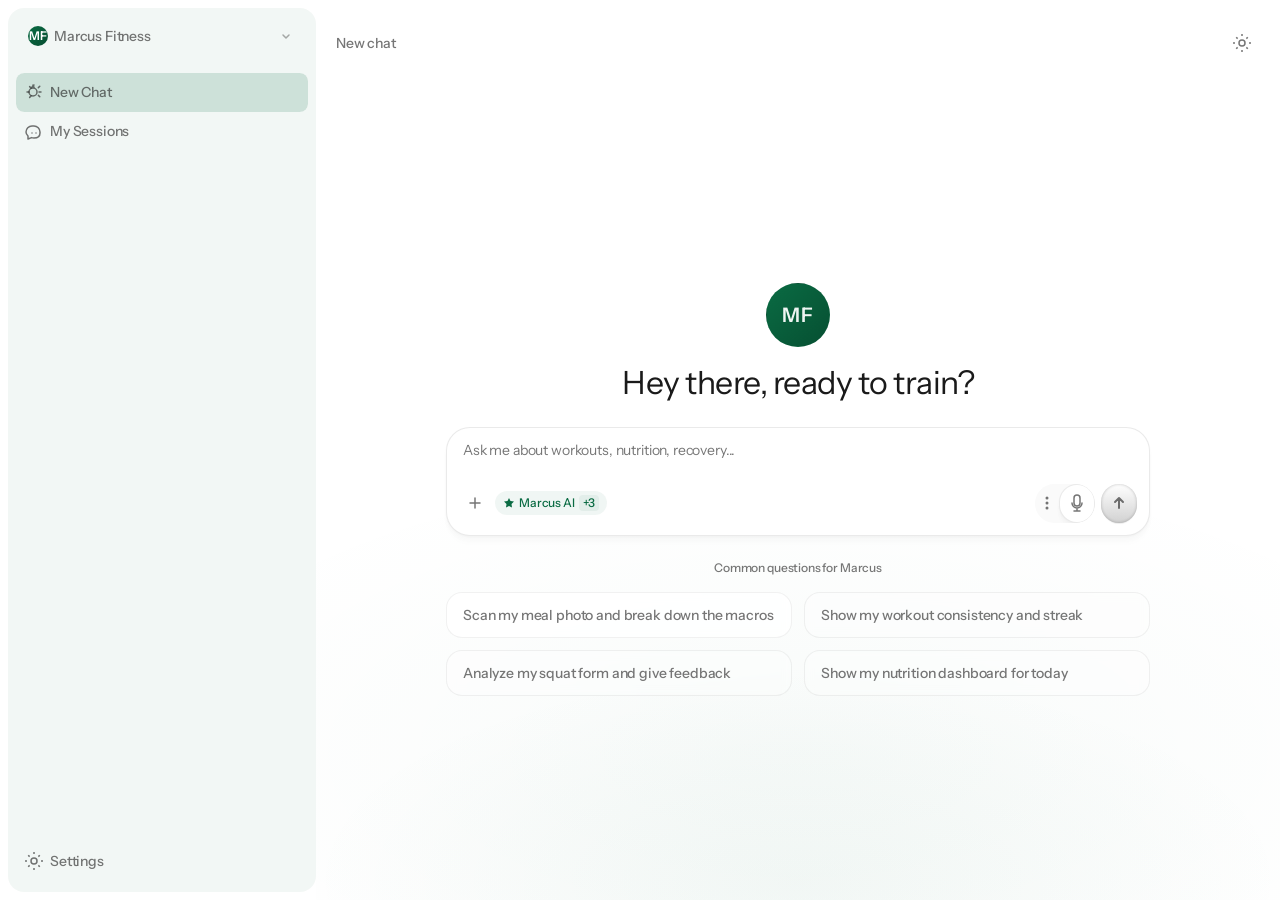
==== index.html @ bab1c17f "Add per-demo design system with 16 themed color palettes Replace the single hardcoded green brand wi" ====
<!DOCTYPE html>
<html lang="en">
<head>
  <meta charset="UTF-8">
  <meta name="viewport" content="width=device-width, initial-scale=1.0">
  <title>Coach Marcus Fitness AI — Kodara</title>
  <link rel="preconnect" href="https://fonts.googleapis.com">
  <link rel="preconnect" href="https://fonts.gstatic.com" crossorigin>
  <link href="https://fonts.googleapis.com/css2?family=Instrument+Sans:ital,wdth,wght@0,75..100,400..700;1,75..100,400..700&display=swap" rel="stylesheet">
  <link rel="stylesheet" href="design-tokens.css">
  <link rel="stylesheet" href="styles.css">
</head>
<body>
  <div class="app-frame" id="app" data-demo="marcus">

    <!-- ===== SIDEBAR ===== -->
    <aside class="sidebar">
      <div class="sidebar-inner">
        <!-- User Info + Demo Switcher -->
        <div class="sidebar-header">
          <div class="sidebar-user" id="userProfileBtn">
            <div class="avatar avatar--sm">
              <div class="avatar-initials" id="sidebarAvatar">MF</div>
            </div>
            <span class="sidebar-username" id="sidebarUsername">Marcus Fitness</span>
            <svg class="sidebar-user-chevron" viewBox="0 0 12 12" fill="none" stroke="currentColor" stroke-width="1.5">
              <path d="M3 5l3 3 3-3" stroke-linecap="round" stroke-linejoin="round"/>
            </svg>
          </div>
          <!-- Demo switcher dropdown -->
          <div class="demo-dropdown hidden" id="demoDropdown">
            <div class="demo-dropdown__label">Switch coach</div>
            <div class="demo-dropdown__list" id="demoList">
              <!-- Items injected by JS -->
            </div>
          </div>
        </div>

        <!-- Nav Items -->
        <nav class="sidebar-nav">
          <a href="#" class="sidebar-item sidebar-item--active" data-view="dashboard">
            <svg class="icon" viewBox="0 0 20 20" fill="none" stroke="currentColor" stroke-width="1.5">
              <path d="M10 3l-1 1m0 0l-1 1M9 4l1 1m-1-1V3m4 7a4 4 0 11-8 0 4 4 0 018 0z" stroke-linecap="round" stroke-linejoin="round"/>
              <path d="M5 10H3m14 0h-2M7.05 6.05L5.636 4.636m8.728 8.728L15.778 14.778M7.05 13.95l-1.414 1.414M14.364 5.636L15.778 4.222" stroke-linecap="round"/>
            </svg>
            <span>New Chat</span>
          </a>
          <a href="#" class="sidebar-item" data-view="chat">
            <svg class="icon" viewBox="0 0 20 20" fill="none" stroke="currentColor" stroke-width="1.5">
              <path d="M8 12h.01M12 12h.01M16 12c0 3.314-2.686 5-6 5a8.065 8.065 0 01-2.472-.379L4 18v-3.08C2.78 13.752 2 12.428 2 11c0-3.314 2.686-6 6-6h2c3.314 0 6 2.686 6 6z" stroke-linecap="round" stroke-linejoin="round"/>
            </svg>
            <span>My Sessions</span>
          </a>
        </nav>

        <!-- Bottom Settings -->
        <div class="sidebar-footer">
          <a href="#" class="sidebar-item" id="settingsBtn">
            <svg class="icon" viewBox="0 0 20 20" fill="none" stroke="currentColor" stroke-width="1.5">
              <path d="M10 13a3 3 0 100-6 3 3 0 000 6z"/>
              <path d="M10 1v2m0 14v2M4.22 4.22l1.42 1.42m8.72 8.72l1.42 1.42M1 10h2m14 0h2M4.22 15.78l1.42-1.42m8.72-8.72l1.42-1.42"/>
            </svg>
            <span>Settings</span>
          </a>
        </div>
      </div>
    </aside>
    <div class="sidebar-overlay" id="sidebarOverlay"></div>

    <!-- ===== MAIN CONTENT ===== -->
    <main class="main">

      <!-- Top Bar -->
      <header class="topbar">
        <div class="topbar-inner">
          <button class="hamburger-btn" id="hamburgerBtn" aria-label="Toggle menu">
            <svg class="icon" viewBox="0 0 20 20" fill="none" stroke="currentColor" stroke-width="1.5">
              <path d="M3 5h14M3 10h14M3 15h14" stroke-linecap="round"/>
            </svg>
          </button>
          <div class="topbar-left">
            <span class="topbar-label">New chat</span>
          </div>
          <button class="icon-btn" id="settingsTopBtn" aria-label="Settings">
            <svg class="icon" viewBox="0 0 20 20" fill="none" stroke="currentColor" stroke-width="1.5">
              <path d="M10 13a3 3 0 100-6 3 3 0 000 6z"/>
              <path d="M10 1v2m0 14v2M4.22 4.22l1.42 1.42m8.72 8.72l1.42 1.42M1 10h2m14 0h2M4.22 15.78l1.42-1.42m8.72-8.72l1.42-1.42"/>
            </svg>
          </button>
        </div>
      </header>

      <!-- Background shapes -->
      <div class="bg-shapes">
        <div class="bg-ellipse bg-ellipse--1"></div>
        <div class="bg-ellipse bg-ellipse--2"></div>
      </div>

      <!-- ===== VIEW: DASHBOARD (empty state) ===== -->
      <section class="view view--dashboard" id="viewDashboard">
        <div class="dashboard-content">
          <!-- Hero Greeting -->
          <div class="hero-greeting">
            <div class="avatar avatar--lg">
              <div class="avatar-glow"></div>
              <div class="avatar-initials avatar-initials--lg">MF</div>
            </div>
            <h1 class="hero-heading">Hey there, ready to train?</h1>
          </div>

          <!-- Chat Input -->
          <div class="chat-input-card">
            <div class="chat-input-area">
              <textarea class="chat-textarea" id="chatInput" placeholder="Ask me about workouts, nutrition, recovery..." rows="1"></textarea>
            </div>
            <div class="chat-input-toolbar">
              <div class="toolbar-left">
                <button class="icon-btn icon-btn--subtle" aria-label="Attach file">
                  <svg class="icon" viewBox="0 0 20 20" fill="none" stroke="currentColor" stroke-width="1.5">
                    <path d="M10 5v10M5 10h10" stroke-linecap="round"/>
                  </svg>
                </button>
                <div class="agent-chip">
                  <svg class="agent-chip-icon" viewBox="0 0 12 12" fill="none">
                    <path d="M6 1l1.5 3 3.5.5-2.5 2.5.5 3.5L6 9l-3 1.5.5-3.5L1 4.5 4.5 4 6 1z" fill="currentColor"/>
                  </svg>
                  <span>Marcus AI</span>
                  <span class="agent-chip-badge">+3</span>
                </div>
              </div>
              <div class="toolbar-right">
                <div class="btn-group">
                  <button class="icon-btn icon-btn--subtle" aria-label="More options">
                    <svg class="icon" viewBox="0 0 20 20" fill="currentColor">
                      <circle cx="10" cy="5" r="1.5"/><circle cx="10" cy="10" r="1.5"/><circle cx="10" cy="15" r="1.5"/>
                    </svg>
                  </button>
                  <button class="icon-btn icon-btn--mic" aria-label="Voice input">
                    <svg class="icon" viewBox="0 0 20 20" fill="none" stroke="currentColor" stroke-width="1.5">
                      <path d="M10 2a3 3 0 00-3 3v5a3 3 0 006 0V5a3 3 0 00-3-3z"/>
                      <path d="M5 10a5 5 0 0010 0M10 15v3m-3 0h6" stroke-linecap="round"/>
                    </svg>
                  </button>
                </div>
                <button class="send-btn" id="sendBtn" aria-label="Send message">
                  <svg class="icon" viewBox="0 0 20 20" fill="none" stroke="currentColor" stroke-width="2">
                    <path d="M10 15V5m0 0l-4 4m4-4l4 4" stroke-linecap="round" stroke-linejoin="round"/>
                  </svg>
                  <div class="send-btn-inset"></div>
                </button>
              </div>
            </div>
          </div>

          <!-- Suggestion Cards -->
          <div class="suggestions">
            <p class="suggestions-label">Common questions for Marcus</p>
            <div class="suggestions-grid">
              <button class="suggestion-card suggestion-card--highlighted" data-prompt="Scan this food photo and tell me the macros">
                Scan my meal photo and break down the macros
              </button>
              <button class="suggestion-card" data-prompt="Show my workouts and streak this month">
                Show my workout consistency and streak
              </button>
              <button class="suggestion-card" data-prompt="Can you do a form check on my squat?">
                Analyze my squat form and give feedback
              </button>
              <button class="suggestion-card" data-prompt="Show my macros and calories today">
                Show my nutrition dashboard for today
              </button>
            </div>
          </div>
        </div>
      </section>

      <!-- ===== VIEW: CHAT CONVERSATION ===== -->
      <section class="view view--chat hidden" id="viewChat">
        <div class="chat-messages" id="chatMessages">
          <!-- Messages will be injected here -->
        </div>

        <!-- Chat Input (bottom) -->
        <div class="chat-input-bottom">
          <div class="chat-input-card">
            <div class="chat-input-area">
              <textarea class="chat-textarea" id="chatInputBottom" placeholder="Ask me about workouts, nutrition, recovery..." rows="1"></textarea>
            </div>
            <div class="chat-input-toolbar">
              <div class="toolbar-left">
                <button class="icon-btn icon-btn--subtle" aria-label="Attach file">
                  <svg class="icon" viewBox="0 0 20 20" fill="none" stroke="currentColor" stroke-width="1.5">
                    <path d="M10 5v10M5 10h10" stroke-linecap="round"/>
                  </svg>
                </button>
                <div class="agent-chip">
                  <svg class="agent-chip-icon" viewBox="0 0 12 12" fill="none">
                    <path d="M6 1l1.5 3 3.5.5-2.5 2.5.5 3.5L6 9l-3 1.5.5-3.5L1 4.5 4.5 4 6 1z" fill="currentColor"/>
                  </svg>
                  <span>Marcus AI</span>
                  <span class="agent-chip-badge">+3</span>
                </div>
              </div>
              <div class="toolbar-right">
                <div class="btn-group">
                  <button class="icon-btn icon-btn--subtle" aria-label="More options">
                    <svg class="icon" viewBox="0 0 20 20" fill="currentColor">
                      <circle cx="10" cy="5" r="1.5"/><circle cx="10" cy="10" r="1.5"/><circle cx="10" cy="15" r="1.5"/>
                    </svg>
                  </button>
                  <button class="icon-btn icon-btn--mic" aria-label="Voice input">
                    <svg class="icon" viewBox="0 0 20 20" fill="none" stroke="currentColor" stroke-width="1.5">
                      <path d="M10 2a3 3 0 00-3 3v5a3 3 0 006 0V5a3 3 0 00-3-3z"/>
                      <path d="M5 10a5 5 0 0010 0M10 15v3m-3 0h6" stroke-linecap="round"/>
                    </svg>
                  </button>
                </div>
                <button class="send-btn" aria-label="Send message">
                  <svg class="icon" viewBox="0 0 20 20" fill="none" stroke="currentColor" stroke-width="2">
                    <path d="M10 15V5m0 0l-4 4m4-4l4 4" stroke-linecap="round" stroke-linejoin="round"/>
                  </svg>
                  <div class="send-btn-inset"></div>
                </button>
              </div>
            </div>
          </div>
        </div>
      </section>

    </main>

    <!-- ===== SETTINGS MODAL ===== -->
    <div class="modal-overlay hidden" id="settingsModal">
      <div class="modal-backdrop"></div>
      <div class="settings-dialog">
        <div class="settings-header">
          <h2 class="settings-title">Settings</h2>
          <button class="close-btn" id="closeSettings" aria-label="Close">
            <svg class="icon" viewBox="0 0 20 20" fill="none" stroke="currentColor" stroke-width="1.8">
              <path d="M6 6l8 8M14 6l-8 8" stroke-linecap="round"/>
            </svg>
          </button>
        </div>

        <!-- Account Section -->
        <div class="settings-section">
          <div class="settings-section-header">
            <span class="settings-section-label">Account</span>
            <button class="settings-edit-btn">Edit</button>
          </div>
          <div class="settings-info-card">
            <div class="settings-row settings-row--bordered">
              <div class="settings-row-left">
                <svg class="icon" viewBox="0 0 20 20" fill="none" stroke="currentColor" stroke-width="1.5">
                  <circle cx="10" cy="7" r="3"/><path d="M3 18c0-3.314 3.134-6 7-6s7 2.686 7 6"/>
                </svg>
                <span>Name</span>
              </div>
              <span class="settings-row-value">Jamie Rodriguez</span>
            </div>
            <div class="settings-row settings-row--bordered">
              <div class="settings-row-left">
                <svg class="icon" viewBox="0 0 20 20" fill="none" stroke="currentColor" stroke-width="1.5">
                  <rect x="2" y="4" width="16" height="12" rx="2"/><path d="M2 6l8 5 8-5"/>
                </svg>
                <span>Email</span>
              </div>
              <span class="settings-row-value">jamie@email.com</span>
            </div>
            <div class="settings-row">
              <div class="settings-row-left">
                <svg class="icon" viewBox="0 0 20 20" fill="none" stroke="currentColor" stroke-width="1.5">
                  <path d="M3 5a2 2 0 012-2h2.28a1 1 0 01.948.684l.74 2.22a1 1 0 01-.45 1.13l-.85.56a10 10 0 004.77 4.77l.56-.85a1 1 0 011.13-.45l2.22.74a1 1 0 01.684.949V15a2 2 0 01-2 2h-1C7.61 17 3 12.39 3 6.5V5z"/>
                </svg>
                <span>Phone</span>
              </div>
              <span class="settings-row-value">+1 415 555 0142</span>
            </div>
          </div>
        </div>

        <!-- Password Section -->
        <div class="settings-section">
          <div class="settings-section-header">
            <span class="settings-section-label">Security</span>
            <button class="settings-edit-btn">Edit</button>
          </div>
          <div class="settings-info-card">
            <div class="settings-row">
              <div class="settings-row-left">
                <svg class="icon" viewBox="0 0 20 20" fill="none" stroke="currentColor" stroke-width="1.5">
                  <rect x="5" y="9" width="10" height="8" rx="2"/><path d="M7 9V6a3 3 0 016 0v3"/>
                </svg>
                <span>Password</span>
              </div>
              <span class="settings-row-value password-dots">••••••••••</span>
            </div>
          </div>
        </div>

        <button class="btn btn--primary btn--full">Save changes</button>
      </div>
    </div>

  </div>

  <script src="app.js"></script>
</body>
</html>
---- design-tokens.css ----
/* ========================================================
   Design Tokens — Per-Demo Theming System
   Each demo gets a purpose-built palette, typography,
   spacing, shadows, and interactive states.

   Activated via [data-demo="<id>"] on .app-frame
   ======================================================== */

/* --------------------------------------------------------
   GLOBAL FOUNDATIONS
   Shared across all demos — structural tokens only
   -------------------------------------------------------- */
:root {
  /* --- Spacing Scale (4px base) --- */
  --space-1: 0.25rem;   /* 4px */
  --space-2: 0.5rem;    /* 8px */
  --space-3: 0.75rem;   /* 12px */
  --space-4: 1rem;      /* 16px */
  --space-5: 1.25rem;   /* 20px */
  --space-6: 1.5rem;    /* 24px */
  --space-7: 1.75rem;   /* 28px */
  --space-8: 2rem;      /* 32px */
  --space-9: 2.25rem;   /* 36px */
  --space-10: 2.5rem;   /* 40px */
  --space-11: 2.75rem;  /* 44px */
  --space-12: 3rem;     /* 48px */

  /* --- Border Radius --- */
  --radius-sm: 0.25rem;   /* 4px */
  --radius-md: 0.5rem;    /* 8px */
  --radius-lg: 0.75rem;   /* 12px */
  --radius-xl: 1rem;      /* 16px */
  --radius-2xl: 1.5rem;   /* 24px */
  --radius-full: 999px;

  /* --- Container --- */
  --container-max-width: 720px;
  --grid-gap: 1rem;

  /* --- Transition Timing --- */
  --transition-fast: 150ms ease;
  --transition-normal: 250ms ease;
  --transition-slow: 400ms ease;

  /* --- Breakpoints (for reference, used in media queries) --- */
  /* --bp-sm: 640px */
  /* --bp-md: 768px */
  /* --bp-lg: 1024px */
  /* --bp-xl: 1280px */

  /* --- Typography Scale (fluid with clamp) --- */
  --font-size-xs: clamp(0.6875rem, 0.65rem + 0.15vw, 0.75rem);        /* ~11-12px */
  --font-size-sm: clamp(0.8125rem, 0.775rem + 0.15vw, 0.875rem);      /* ~13-14px */
  --font-size-base: clamp(0.875rem, 0.825rem + 0.2vw, 1rem);          /* ~14-16px */
  --font-size-lg: clamp(1.125rem, 1.05rem + 0.3vw, 1.25rem);          /* ~18-20px */
  --font-size-xl: clamp(1.25rem, 1.1rem + 0.5vw, 1.5rem);             /* ~20-24px */
  --font-size-2xl: clamp(1.5rem, 1.3rem + 0.7vw, 1.875rem);           /* ~24-30px */
  --font-size-3xl: clamp(1.75rem, 1.5rem + 0.9vw, 2.25rem);           /* ~28-36px */
  --font-size-4xl: clamp(2rem, 1.7rem + 1.1vw, 2.75rem);              /* ~32-44px */

  --font-weight-normal: 400;
  --font-weight-medium: 500;
  --font-weight-bold: 600;

  --line-height-tight: 1.2;
  --line-height-normal: 1.5;
  --line-height-relaxed: 1.7;

  --letter-spacing-tight: -0.02em;
  --letter-spacing-normal: -0.01em;
  --letter-spacing-wide: 0.02em;
}

/* --------------------------------------------------------
   DEFAULT THEME (Marcus Fitness — Personal Trainer)
   Bold, energetic fitness: deep charcoal + electric green
   -------------------------------------------------------- */
:root,
[data-demo="marcus"] {
  --font-family-heading: 'Instrument Sans', system-ui, sans-serif;
  --font-family-body: 'Instrument Sans', system-ui, sans-serif;

  --color-primary: #0a6b43;
  --color-primary-light: #10b981;
  --color-primary-dark: #064e31;
  --color-secondary: #f59e0b;
  --color-background: #ffffff;
  --color-surface: #f9fafb;
  --color-text-primary: #1a1a1a;
  --color-text-secondary: #6b7280;
  --color-text-on-primary: #ffffff;
  --color-success: #059669;
  --color-warning: #d97706;
  --color-error: #dc2626;
  --color-border: #e5e7eb;

  --shadow-sm: 0 1px 2px rgba(0, 0, 0, 0.05);
  --shadow-md: 0 4px 6px -1px rgba(0, 0, 0, 0.07), 0 2px 4px -2px rgba(0, 0, 0, 0.05);
  --shadow-lg: 0 10px 15px -3px rgba(0, 0, 0, 0.08), 0 4px 6px -4px rgba(0, 0, 0, 0.04);
}

/* --------------------------------------------------------
   LUCAS AI — Media Buyer
   Professional, data-driven: slate + vibrant blue + green accents
   -------------------------------------------------------- */
[data-demo="lucas"] {
  --font-family-heading: 'Instrument Sans', system-ui, sans-serif;
  --font-family-body: 'Instrument Sans', system-ui, sans-serif;

  --color-primary: #1d4ed8;
  --color-primary-light: #3b82f6;
  --color-primary-dark: #1e3a8a;
  --color-secondary: #10b981;
  --color-background: #ffffff;
  --color-surface: #f8fafc;
  --color-text-primary: #0f172a;
  --color-text-secondary: #64748b;
  --color-text-on-primary: #ffffff;
  --color-success: #059669;
  --color-warning: #d97706;
  --color-error: #dc2626;
  --color-border: #e2e8f0;

  --shadow-sm: 0 1px 2px rgba(15, 23, 42, 0.05);
  --shadow-md: 0 4px 6px -1px rgba(15, 23, 42, 0.07), 0 2px 4px -2px rgba(15, 23, 42, 0.04);
  --shadow-lg: 0 10px 15px -3px rgba(15, 23, 42, 0.08), 0 4px 6px -4px rgba(15, 23, 42, 0.03);
}

/* --------------------------------------------------------
   ALEX RIVERA — Mindset Coach
   Warm, approachable: soft purples + warm highlights
   -------------------------------------------------------- */
[data-demo="alex"] {
  --font-family-heading: 'Instrument Sans', system-ui, sans-serif;
  --font-family-body: 'Instrument Sans', system-ui, sans-serif;

  --color-primary: #7c3aed;
  --color-primary-light: #a78bfa;
  --color-primary-dark: #5b21b6;
  --color-secondary: #f59e0b;
  --color-background: #ffffff;
  --color-surface: #faf5ff;
  --color-text-primary: #1c1917;
  --color-text-secondary: #78716c;
  --color-text-on-primary: #ffffff;
  --color-success: #059669;
  --color-warning: #d97706;
  --color-error: #dc2626;
  --color-border: #e7e5e4;

  --shadow-sm: 0 1px 2px rgba(28, 25, 23, 0.04);
  --shadow-md: 0 4px 6px -1px rgba(28, 25, 23, 0.06), 0 2px 4px -2px rgba(28, 25, 23, 0.04);
  --shadow-lg: 0 10px 15px -3px rgba(28, 25, 23, 0.07), 0 4px 6px -4px rgba(28, 25, 23, 0.03);
}

/* --------------------------------------------------------
   NATHAN CROSS — Business Operations
   Trustworthy, corporate: navy + blue accents + clean
   -------------------------------------------------------- */
[data-demo="nathan"] {
  --font-family-heading: 'Instrument Sans', system-ui, sans-serif;
  --font-family-body: 'Instrument Sans', system-ui, sans-serif;

  --color-primary: #1e3a5f;
  --color-primary-light: #3b82f6;
  --color-primary-dark: #172554;
  --color-secondary: #0ea5e9;
  --color-background: #ffffff;
  --color-surface: #f8fafc;
  --color-text-primary: #0f172a;
  --color-text-secondary: #64748b;
  --color-text-on-primary: #ffffff;
  --color-success: #059669;
  --color-warning: #d97706;
  --color-error: #dc2626;
  --color-border: #e2e8f0;

  --shadow-sm: 0 1px 2px rgba(15, 23, 42, 0.06);
  --shadow-md: 0 4px 6px -1px rgba(15, 23, 42, 0.08), 0 2px 4px -2px rgba(15, 23, 42, 0.04);
  --shadow-lg: 0 10px 15px -3px rgba(15, 23, 42, 0.1), 0 4px 6px -4px rgba(15, 23, 42, 0.04);
}

/* --------------------------------------------------------
   MIKE AI — Copywriting AI
   Creative, bold: rich purple + vibrant energy
   -------------------------------------------------------- */
[data-demo="mike"] {
  --font-family-heading: 'Instrument Sans', system-ui, sans-serif;
  --font-family-body: 'Instrument Sans', system-ui, sans-serif;

  --color-primary: #7c3aed;
  --color-primary-light: #a78bfa;
  --color-primary-dark: #5b21b6;
  --color-secondary: #ec4899;
  --color-background: #ffffff;
  --color-surface: #faf5ff;
  --color-text-primary: #1e1b4b;
  --color-text-secondary: #6b7280;
  --color-text-on-primary: #ffffff;
  --color-success: #059669;
  --color-warning: #d97706;
  --color-error: #dc2626;
  --color-border: #e9d5ff;

  --shadow-sm: 0 1px 2px rgba(30, 27, 75, 0.05);
  --shadow-md: 0 4px 6px -1px rgba(30, 27, 75, 0.07), 0 2px 4px -2px rgba(30, 27, 75, 0.04);
  --shadow-lg: 0 10px 15px -3px rgba(30, 27, 75, 0.08), 0 4px 6px -4px rgba(30, 27, 75, 0.03);
}

/* --------------------------------------------------------
   COACH FLEX — Personal Trainer (alt)
   Energetic fitness: bright emerald + high-energy accents
   -------------------------------------------------------- */
[data-demo="trainer"] {
  --font-family-heading: 'Instrument Sans', system-ui, sans-serif;
  --font-family-body: 'Instrument Sans', system-ui, sans-serif;

  --color-primary: #059669;
  --color-primary-light: #34d399;
  --color-primary-dark: #047857;
  --color-secondary: #f97316;
  --color-background: #ffffff;
  --color-surface: #f0fdf4;
  --color-text-primary: #14532d;
  --color-text-secondary: #6b7280;
  --color-text-on-primary: #ffffff;
  --color-success: #059669;
  --color-warning: #d97706;
  --color-error: #dc2626;
  --color-border: #d1fae5;

  --shadow-sm: 0 1px 2px rgba(5, 150, 105, 0.06);
  --shadow-md: 0 4px 6px -1px rgba(5, 150, 105, 0.08), 0 2px 4px -2px rgba(5, 150, 105, 0.04);
  --shadow-lg: 0 10px 15px -3px rgba(5, 150, 105, 0.1), 0 4px 6px -4px rgba(5, 150, 105, 0.04);
}

/* --------------------------------------------------------
   NEXUS AI — Business Consultant
   Executive polish: deep navy + blue gradient + authority
   -------------------------------------------------------- */
[data-demo="bizconsult"] {
  --font-family-heading: 'Instrument Sans', system-ui, sans-serif;
  --font-family-body: 'Instrument Sans', system-ui, sans-serif;

  --color-primary: #1e3a5f;
  --color-primary-light: #3b82f6;
  --color-primary-dark: #0f172a;
  --color-secondary: #06b6d4;
  --color-background: #ffffff;
  --color-surface: #f8fafc;
  --color-text-primary: #0f172a;
  --color-text-secondary: #64748b;
  --color-text-on-primary: #ffffff;
  --color-success: #059669;
  --color-warning: #d97706;
  --color-error: #dc2626;
  --color-border: #cbd5e1;

  --shadow-sm: 0 1px 2px rgba(15, 23, 42, 0.06);
  --shadow-md: 0 4px 6px -1px rgba(15, 23, 42, 0.08), 0 2px 4px -2px rgba(15, 23, 42, 0.05);
  --shadow-lg: 0 10px 15px -3px rgba(15, 23, 42, 0.1), 0 4px 6px -4px rgba(15, 23, 42, 0.04);
}

/* --------------------------------------------------------
   SAGE AI — Mindset & Relationship Coach
   Spiritual, calming: violet gradients + soft warmth
   -------------------------------------------------------- */
[data-demo="mindset"] {
  --font-family-heading: 'Instrument Sans', system-ui, sans-serif;
  --font-family-body: 'Instrument Sans', system-ui, sans-serif;

  --color-primary: #7c3aed;
  --color-primary-light: #c084fc;
  --color-primary-dark: #5b21b6;
  --color-secondary: #f472b6;
  --color-background: #ffffff;
  --color-surface: #faf5ff;
  --color-text-primary: #1e1b4b;
  --color-text-secondary: #6b7280;
  --color-text-on-primary: #ffffff;
  --color-success: #059669;
  --color-warning: #d97706;
  --color-error: #dc2626;
  --color-border: #e9d5ff;

  --shadow-sm: 0 1px 2px rgba(91, 33, 182, 0.05);
  --shadow-md: 0 4px 6px -1px rgba(91, 33, 182, 0.07), 0 2px 4px -2px rgba(91, 33, 182, 0.04);
  --shadow-lg: 0 10px 15px -3px rgba(91, 33, 182, 0.08), 0 4px 6px -4px rgba(91, 33, 182, 0.03);
}

/* --------------------------------------------------------
   CLOSER AI — Sales Call Coach
   High-energy sales: bold red/orange + conversion focus
   -------------------------------------------------------- */
[data-demo="salescoach"] {
  --font-family-heading: 'Instrument Sans', system-ui, sans-serif;
  --font-family-body: 'Instrument Sans', system-ui, sans-serif;

  --color-primary: #dc2626;
  --color-primary-light: #f87171;
  --color-primary-dark: #991b1b;
  --color-secondary: #f97316;
  --color-background: #ffffff;
  --color-surface: #fef2f2;
  --color-text-primary: #1c1917;
  --color-text-secondary: #78716c;
  --color-text-on-primary: #ffffff;
  --color-success: #059669;
  --color-warning: #d97706;
  --color-error: #dc2626;
  --color-border: #fecaca;

  --shadow-sm: 0 1px 2px rgba(220, 38, 38, 0.05);
  --shadow-md: 0 4px 6px -1px rgba(220, 38, 38, 0.07), 0 2px 4px -2px rgba(220, 38, 38, 0.04);
  --shadow-lg: 0 10px 15px -3px rgba(220, 38, 38, 0.08), 0 4px 6px -4px rgba(220, 38, 38, 0.03);
}

/* --------------------------------------------------------
   PROPVAL AI — Real Estate CMA Expert
   Sophisticated, grounded: teal + warm neutrals
   -------------------------------------------------------- */
[data-demo="realestate"] {
  --font-family-heading: 'Instrument Sans', system-ui, sans-serif;
  --font-family-body: 'Instrument Sans', system-ui, sans-serif;

  --color-primary: #0891b2;
  --color-primary-light: #22d3ee;
  --color-primary-dark: #0e7490;
  --color-secondary: #059669;
  --color-background: #ffffff;
  --color-surface: #f0fdfa;
  --color-text-primary: #134e4a;
  --color-text-secondary: #6b7280;
  --color-text-on-primary: #ffffff;
  --color-success: #059669;
  --color-warning: #d97706;
  --color-error: #dc2626;
  --color-border: #ccfbf1;

  --shadow-sm: 0 1px 2px rgba(8, 145, 178, 0.05);
  --shadow-md: 0 4px 6px -1px rgba(8, 145, 178, 0.07), 0 2px 4px -2px rgba(8, 145, 178, 0.04);
  --shadow-lg: 0 10px 15px -3px rgba(8, 145, 178, 0.08), 0 4px 6px -4px rgba(8, 145, 178, 0.03);
}

/* --------------------------------------------------------
   DEALFLOW AI — Transaction Coordinator
   Organized, reliable: teal/mint + clear structure
   -------------------------------------------------------- */
[data-demo="txcoord"] {
  --font-family-heading: 'Instrument Sans', system-ui, sans-serif;
  --font-family-body: 'Instrument Sans', system-ui, sans-serif;

  --color-primary: #0d9488;
  --color-primary-light: #2dd4bf;
  --color-primary-dark: #0f766e;
  --color-secondary: #6366f1;
  --color-background: #ffffff;
  --color-surface: #f0fdfa;
  --color-text-primary: #134e4a;
  --color-text-secondary: #6b7280;
  --color-text-on-primary: #ffffff;
  --color-success: #059669;
  --color-warning: #d97706;
  --color-error: #dc2626;
  --color-border: #99f6e4;

  --shadow-sm: 0 1px 2px rgba(13, 148, 136, 0.05);
  --shadow-md: 0 4px 6px -1px rgba(13, 148, 136, 0.07), 0 2px 4px -2px rgba(13, 148, 136, 0.04);
  --shadow-lg: 0 10px 15px -3px rgba(13, 148, 136, 0.08), 0 4px 6px -4px rgba(13, 148, 136, 0.03);
}

/* --------------------------------------------------------
   LEADIQ AI — Executive Leadership Coach
   Authoritative, refined: deep indigo + subtle violet
   -------------------------------------------------------- */
[data-demo="executive"] {
  --font-family-heading: 'Instrument Sans', system-ui, sans-serif;
  --font-family-body: 'Instrument Sans', system-ui, sans-serif;

  --color-primary: #4338ca;
  --color-primary-light: #818cf8;
  --color-primary-dark: #312e81;
  --color-secondary: #0ea5e9;
  --color-background: #ffffff;
  --color-surface: #eef2ff;
  --color-text-primary: #1e1b4b;
  --color-text-secondary: #6b7280;
  --color-text-on-primary: #ffffff;
  --color-success: #059669;
  --color-warning: #d97706;
  --color-error: #dc2626;
  --color-border: #c7d2fe;

  --shadow-sm: 0 1px 2px rgba(67, 56, 202, 0.05);
  --shadow-md: 0 4px 6px -1px rgba(67, 56, 202, 0.07), 0 2px 4px -2px rgba(67, 56, 202, 0.04);
  --shadow-lg: 0 10px 15px -3px rgba(67, 56, 202, 0.08), 0 4px 6px -4px rgba(67, 56, 202, 0.03);
}

/* --------------------------------------------------------
   WEALTHIQ AI — Financial Coach
   Trust and stability: emerald green + clean neutrals
   -------------------------------------------------------- */
[data-demo="finance"] {
  --font-family-heading: 'Instrument Sans', system-ui, sans-serif;
  --font-family-body: 'Instrument Sans', system-ui, sans-serif;

  --color-primary: #059669;
  --color-primary-light: #34d399;
  --color-primary-dark: #047857;
  --color-secondary: #0ea5e9;
  --color-background: #ffffff;
  --color-surface: #f0fdf4;
  --color-text-primary: #14532d;
  --color-text-secondary: #6b7280;
  --color-text-on-primary: #ffffff;
  --color-success: #059669;
  --color-warning: #d97706;
  --color-error: #dc2626;
  --color-border: #d1fae5;

  --shadow-sm: 0 1px 2px rgba(5, 150, 105, 0.05);
  --shadow-md: 0 4px 6px -1px rgba(5, 150, 105, 0.07), 0 2px 4px -2px rgba(5, 150, 105, 0.04);
  --shadow-lg: 0 10px 15px -3px rgba(5, 150, 105, 0.08), 0 4px 6px -4px rgba(5, 150, 105, 0.03);
}

/* --------------------------------------------------------
   VIRALMIND AI — Content & Reel Coach
   Vibrant, expressive: rose/pink + creative energy
   -------------------------------------------------------- */
[data-demo="influencer"] {
  --font-family-heading: 'Instrument Sans', system-ui, sans-serif;
  --font-family-body: 'Instrument Sans', system-ui, sans-serif;

  --color-primary: #e11d48;
  --color-primary-light: #fb7185;
  --color-primary-dark: #be123c;
  --color-secondary: #8b5cf6;
  --color-background: #ffffff;
  --color-surface: #fff1f2;
  --color-text-primary: #1c1917;
  --color-text-secondary: #78716c;
  --color-text-on-primary: #ffffff;
  --color-success: #059669;
  --color-warning: #d97706;
  --color-error: #dc2626;
  --color-border: #fecdd3;

  --shadow-sm: 0 1px 2px rgba(225, 29, 72, 0.05);
  --shadow-md: 0 4px 6px -1px rgba(225, 29, 72, 0.07), 0 2px 4px -2px rgba(225, 29, 72, 0.04);
  --shadow-lg: 0 10px 15px -3px rgba(225, 29, 72, 0.08), 0 4px 6px -4px rgba(225, 29, 72, 0.03);
}

/* --------------------------------------------------------
   REFLECT AI — Guided Journaling Coach
   Serene, contemplative: lavender + warm accents
   -------------------------------------------------------- */
[data-demo="journal"] {
  --font-family-heading: 'Instrument Sans', system-ui, sans-serif;
  --font-family-body: 'Instrument Sans', system-ui, sans-serif;

  --color-primary: #7c3aed;
  --color-primary-light: #c084fc;
  --color-primary-dark: #6d28d9;
  --color-secondary: #f59e0b;
  --color-background: #ffffff;
  --color-surface: #faf5ff;
  --color-text-primary: #1e1b4b;
  --color-text-secondary: #6b7280;
  --color-text-on-primary: #ffffff;
  --color-success: #059669;
  --color-warning: #d97706;
  --color-error: #dc2626;
  --color-border: #e9d5ff;

  --shadow-sm: 0 1px 2px rgba(124, 58, 237, 0.04);
  --shadow-md: 0 4px 6px -1px rgba(124, 58, 237, 0.06), 0 2px 4px -2px rgba(124, 58, 237, 0.03);
  --shadow-lg: 0 10px 15px -3px rgba(124, 58, 237, 0.07), 0 4px 6px -4px rgba(124, 58, 237, 0.03);
}

/* --------------------------------------------------------
   PULSE AI — Progress Report Generator
   Editorial, structured: navy + data-focused blue
   -------------------------------------------------------- */
[data-demo="reporter"] {
  --font-family-heading: 'Instrument Sans', system-ui, sans-serif;
  --font-family-body: 'Instrument Sans', system-ui, sans-serif;

  --color-primary: #1e3a5f;
  --color-primary-light: #60a5fa;
  --color-primary-dark: #172554;
  --color-secondary: #8b5cf6;
  --color-background: #ffffff;
  --color-surface: #f8fafc;
  --color-text-primary: #0f172a;
  --color-text-secondary: #64748b;
  --color-text-on-primary: #ffffff;
  --color-success: #059669;
  --color-warning: #d97706;
  --color-error: #dc2626;
  --color-border: #e2e8f0;

  --shadow-sm: 0 1px 2px rgba(15, 23, 42, 0.05);
  --shadow-md: 0 4px 6px -1px rgba(15, 23, 42, 0.07), 0 2px 4px -2px rgba(15, 23, 42, 0.04);
  --shadow-lg: 0 10px 15px -3px rgba(15, 23, 42, 0.09), 0 4px 6px -4px rgba(15, 23, 42, 0.04);
}


/* ========================================================
   INTERACTIVE STATES
   Applied to all demos using semantic color tokens
   ======================================================== */

/* Focus-visible outlines — all interactive elements */
:focus-visible {
  outline: 2px solid var(--color-primary);
  outline-offset: 2px;
}

/* Disabled state */
[disabled],
.disabled {
  opacity: 0.5;
  cursor: not-allowed;
  pointer-events: none;
}

/* ========================================================
   REDUCED MOTION
   ======================================================== */
@media (prefers-reduced-motion: reduce) {
  *,
  *::before,
  *::after {
    animation-duration: 0.01ms !important;
    animation-iteration-count: 1 !important;
    transition-duration: 0.01ms !important;
    scroll-behavior: auto !important;
  }
}

/* ========================================================
   MOBILE-FIRST BASELINE
   ======================================================== */

/* Minimum tap targets */
button,
a,
input,
select,
textarea,
[role="button"] {
  min-height: 2.75rem; /* 44px */
}

/* Prevent iOS zoom on input focus */
input,
select,
textarea {
  font-size: max(1rem, 16px);
}

/* Responsive images */
img {
  max-width: 100%;
  height: auto;
}
---- styles.css ----
/* ========================================================
   Kodara Whitelabel — Personal Trainer AI Mockup
   Design System: see DESIGN_SYSTEM.md
   ======================================================== */

/* --- CSS Custom Properties (from design system) --- */
:root {
  /* Base */
  --white: #ffffff;
  --black: #1a1a1a;

  /* Alpha Light (rgba 26,26,26) */
  --alpha-light-25: rgba(26, 26, 26, 0.04);
  --alpha-light-50: rgba(26, 26, 26, 0.06);
  --alpha-light-100: rgba(26, 26, 26, 0.09);
  --alpha-light-200: rgba(26, 26, 26, 0.20);
  --alpha-light-300: rgba(26, 26, 26, 0.28);
  --alpha-light-400: rgba(26, 26, 26, 0.36);
  --alpha-light-500: rgba(26, 26, 26, 0.48);
  --alpha-light-600: rgba(26, 26, 26, 0.60);
  --alpha-light-900: rgba(26, 26, 26, 0.80);

  /* Alpha Dark (rgba 255,255,255) */
  --alpha-dark-300: rgba(255, 255, 255, 0.28);
  --alpha-dark-600: rgba(255, 255, 255, 0.60);
  --alpha-dark-800: rgba(255, 255, 255, 0.75);
  --alpha-dark-900: rgba(255, 255, 255, 0.80);

  /* Brand — derived from --color-primary */
  --alpha-brand-50: color-mix(in srgb, var(--color-primary, #106844) 6%, transparent);
  --alpha-brand-100: color-mix(in srgb, var(--color-primary, #106844) 8%, transparent);
  --alpha-brand-950: var(--color-primary, #106844);

  /* Neutrals */
  --neutral-50: #fafafa;
  --neutral-200: #e5e5e5;
  --neutral-300: #d4d4d4;
  --neutral-500: #737373;
  --neutral-700: #404040;

  /* Semantic */
  --red-600: #dc2626;
  --green-600: #106844;
  --amber-500: #f59e0b;

  /* Shadows */
  --shadow-card: 0px 22px 6px rgba(0,0,0,0), 0px 14px 6px rgba(0,0,0,0), 0px 8px 5px rgba(0,0,0,0.01), 0px 4px 4px rgba(0,0,0,0.02), 0px 1px 2px rgba(0,0,0,0.02);
  --shadow-modal: 0px 67px 19px rgba(0,0,0,0), 0px 43px 17px rgba(0,0,0,0.01), 0px 24px 15px rgba(0,0,0,0.02), 0px 11px 11px rgba(0,0,0,0.03), 0px 3px 6px rgba(0,0,0,0.04);
  --shadow-avatar: 0px 20px 6px rgba(12,48,70,0), 0px 13px 5px rgba(12,48,70,0.02), 0px 7px 4px rgba(12,48,70,0.07), 0px 3px 3px rgba(12,48,70,0.12), 0px 1px 2px rgba(12,48,70,0.14);
  --shadow-send-outer: 0px 2px 1px -1px rgba(0,0,0,0.08);
  --shadow-send-inset: inset 0px 0px 3px rgba(26,26,26,0.28);

  /* Spacing (4px grid) */
  --space-0: 0px;
  --space-1: 1px;
  --space-2: 2px;
  --space-4: 4px;
  --space-6: 6px;
  --space-8: 8px;
  --space-10: 10px;
  --space-12: 12px;
  --space-16: 16px;
  --space-20: 20px;
  --space-24: 24px;
  --space-28: 28px;
  --space-32: 32px;

  /* Border Radius */
  --radius-4: 4px;
  --radius-6: 6px;
  --radius-8: 8px;
  --radius-12: 12px;
  --radius-16: 16px;
  --radius-24: 24px;
  --radius-full: 999px;

  /* Typography */
  --font-primary: 'Instrument Sans', sans-serif;
  --font-custom: 'Montserrat', sans-serif;
  --weight-regular: 400;
  --weight-medium: 500;
  --weight-semibold: 600;
  --text-xs: 12px;
  --text-sm: 14px;
  --text-base: 16px;
  --text-lg: 20px;
  --text-xl: 32px;
  --leading-xs: 16px;
  --leading-sm: 20px;
  --leading-base: 24px;
  --leading-lg: 28px;
  --leading-xl: 40px;

  /* Sidebar */
  --sidebar-width: 316px;
  --sidebar-tint: color-mix(in srgb, var(--color-primary, #00b4d4) 5%, transparent);
}

/* --- Reset & Base --- */
*, *::before, *::after {
  margin: 0;
  padding: 0;
  box-sizing: border-box;
}

html, body {
  height: 100%;
  font-family: 'Instrument Sans', sans-serif;
  font-variation-settings: 'wdth' 100;
  font-weight: 500;
  font-size: 14px;
  line-height: 20px;
  letter-spacing: -0.15px;
  color: var(--alpha-light-600);
  background: var(--white);
  -webkit-font-smoothing: antialiased;
}

.hidden { display: none !important; }

/* --- App Frame --- */
.app-frame {
  display: flex;
  width: 100vw;
  height: 100vh;
  overflow: hidden;
  background: var(--white);
  position: relative;
}

/* --- Sidebar --- */
.sidebar {
  width: var(--sidebar-width);
  background: var(--white);
  padding: 8px 0 8px 8px;
  flex-shrink: 0;
  display: flex;
}

.sidebar-inner {
  flex: 1;
  display: flex;
  flex-direction: column;
  gap: 1px;
  background: var(--sidebar-tint);
  backdrop-filter: blur(6px);
  border-radius: 16px;
  min-height: 0;
}

.sidebar-header {
  padding: 12px 16px 12px 12px;
  display: flex;
  flex-direction: column;
  gap: 24px;
  position: relative;
}

.sidebar-user {
  display: flex;
  align-items: center;
  gap: 6px;
  padding: 6px 8px;
  border-radius: 8px;
  cursor: pointer;
  transition: background-color 100ms ease-out;
}

.sidebar-user:hover {
  background: var(--alpha-light-50);
}

.sidebar-username {
  font-weight: 500;
  font-size: 14px;
  white-space: nowrap;
  flex: 1;
}

.sidebar-user-chevron {
  width: 12px;
  height: 12px;
  flex-shrink: 0;
  color: var(--alpha-light-400);
  transition: transform 150ms ease-out;
}

.sidebar-user--open .sidebar-user-chevron {
  transform: rotate(180deg);
}

/* Demo Switcher Dropdown */
.demo-dropdown {
  position: absolute;
  top: 100%;
  left: 8px;
  right: 8px;
  z-index: 50;
  background: var(--white);
  border: 1px solid var(--alpha-light-100);
  border-radius: 16px;
  box-shadow: var(--shadow-modal);
  padding: 6px;
  animation: dropdownIn 150ms ease-out;
}

@keyframes dropdownIn {
  from { opacity: 0; transform: translateY(-4px); }
  to { opacity: 1; transform: translateY(0); }
}

.demo-dropdown__label {
  font-size: 12px;
  font-weight: 500;
  color: var(--alpha-light-400);
  padding: 6px 8px 4px;
}

.demo-dropdown__list {
  display: flex;
  flex-direction: column;
  gap: 2px;
}

.demo-dropdown__item {
  display: flex;
  align-items: center;
  gap: 8px;
  padding: 8px;
  border-radius: 8px;
  cursor: pointer;
  transition: background-color 100ms ease-out;
  border: none;
  background: none;
  width: 100%;
  text-align: left;
  font-family: inherit;
  font-variation-settings: 'wdth' 100;
}

.demo-dropdown__item:hover {
  background: var(--alpha-light-50);
}

.demo-dropdown__item:active {
  background: var(--alpha-light-100);
}

.demo-dropdown__item:focus-visible {
  outline: 2px solid var(--alpha-light-200);
  outline-offset: -2px;
}

.demo-dropdown__item--active {
  background: var(--alpha-brand-50);
}

.demo-dropdown__item--active:hover {
  background: var(--alpha-brand-100);
}

.demo-dropdown__item-avatar {
  width: 24px;
  height: 24px;
  border-radius: 999px;
  display: flex;
  align-items: center;
  justify-content: center;
  font-size: 12px;
  font-weight: 600;
  color: var(--white);
  flex-shrink: 0;
}

.demo-dropdown__item-info {
  display: flex;
  flex-direction: column;
  min-width: 0;
}

.demo-dropdown__item-name {
  font-size: 14px;
  font-weight: 500;
  color: var(--alpha-light-900);
  white-space: nowrap;
  overflow: hidden;
  text-overflow: ellipsis;
}

.demo-dropdown__item-role {
  font-size: 12px;
  font-weight: 500;
  color: var(--alpha-light-500);
  white-space: nowrap;
  overflow: hidden;
  text-overflow: ellipsis;
}

.demo-dropdown__item-check {
  margin-left: auto;
  width: 16px;
  height: 16px;
  color: var(--alpha-brand-950);
  flex-shrink: 0;
}

/* Sidebar Nav */
.sidebar-nav {
  display: flex;
  flex-direction: column;
  padding: 8px 0;
  flex: 1;
}

.sidebar-item {
  display: flex;
  align-items: center;
  gap: 6px;
  height: 32px;
  padding: 8px 10px 8px 8px;
  margin: 0 8px;
  border-radius: 8px;
  text-decoration: none;
  color: var(--alpha-light-600);
  font-weight: 500;
  font-size: 14px;
  white-space: nowrap;
  overflow: hidden;
  text-overflow: ellipsis;
  cursor: pointer;
  transition: background-color 100ms ease-out;
  position: relative;
}

.sidebar-item:hover {
  background: var(--alpha-light-50);
}

.sidebar-item:focus-visible {
  outline: 2px solid var(--color-primary, var(--alpha-light-200));
  outline-offset: -2px;
}

.sidebar-item--active {
  background: color-mix(in srgb, var(--color-primary, #106844) 8%, transparent);
}

.sidebar-item--active:hover {
  background: color-mix(in srgb, var(--color-primary, #106844) 8%, transparent);
}

.sidebar-item--active::before {
  content: '';
  position: absolute;
  inset: 0;
  border-radius: 8px;
  background: color-mix(in srgb, var(--color-primary, #106844) 8%, transparent);
  mix-blend-mode: multiply;
  pointer-events: none;
}

.sidebar-footer {
  padding: 8px 0 12px;
}

/* --- Icons --- */
.icon {
  width: 20px;
  height: 20px;
  flex-shrink: 0;
}

/* --- Avatar --- */
.avatar {
  border-radius: 999px;
  overflow: hidden;
  flex-shrink: 0;
  position: relative;
  display: flex;
  align-items: center;
  justify-content: center;
}

.avatar--sm {
  width: 20px;
  height: 20px;
}

.avatar--lg {
  width: 64px;
  height: 64px;
}

.avatar--chat {
  width: 24px;
  height: 24px;
}

.avatar-initials {
  background: linear-gradient(135deg, var(--color-primary, rgba(16, 104, 68, 0.92)), var(--color-primary-dark, rgba(16, 104, 68, 0.80)));
  color: var(--color-text-on-primary, var(--white));
  font-size: 12px;
  font-weight: 600;
  width: 100%;
  height: 100%;
  display: flex;
  align-items: center;
  justify-content: center;
  letter-spacing: 0.5px;
}

.avatar-initials--lg {
  font-size: 20px;
  letter-spacing: 1px;
  box-shadow: var(--shadow-avatar);
  border: 1px solid var(--alpha-light-50);
}

.avatar-glow {
  position: absolute;
  width: 200%;
  height: 200%;
  top: -50%;
  left: -50%;
  background: radial-gradient(circle, color-mix(in srgb, var(--color-primary, #106844) 8%, transparent) 0%, transparent 70%);
  pointer-events: none;
}

/* --- Main Content --- */
.main {
  flex: 1;
  position: relative;
  display: flex;
  flex-direction: column;
  overflow: hidden;
}

/* Background shapes */
.bg-shapes {
  position: absolute;
  inset: 0;
  pointer-events: none;
  overflow: hidden;
}

.bg-ellipse {
  position: absolute;
  border-radius: 50%;
}

.bg-ellipse--1 {
  width: 1411px;
  height: 609px;
  bottom: -158px;
  left: 50%;
  transform: translateX(-50%);
  background: radial-gradient(ellipse, color-mix(in srgb, var(--color-primary, #106844) 3%, transparent) 0%, transparent 70%);
}

.bg-ellipse--2 {
  width: 1003px;
  height: 433px;
  bottom: -197px;
  left: 50%;
  transform: translateX(-50%);
  background: radial-gradient(ellipse, color-mix(in srgb, var(--color-primary, #106844) 4%, transparent) 0%, transparent 70%);
}

/* --- Top Bar --- */
.topbar {
  position: sticky;
  top: 0;
  z-index: 10;
  background: var(--alpha-dark-800);
  backdrop-filter: blur(4px);
  padding: 24px 20px 0;
}

.topbar-inner {
  display: flex;
  align-items: center;
  justify-content: space-between;
  padding-bottom: 16px;
}

.topbar-left {
  display: flex;
  align-items: center;
  gap: 6px;
}

.topbar-label {
  font-weight: 500;
  font-size: 14px;
}

/* --- Views --- */
.view {
  position: relative;
  z-index: 1;
}

.view--dashboard {
  flex: 1;
  display: flex;
  flex-direction: column;
  align-items: center;
  justify-content: center;
  padding: 0 20px;
}

.dashboard-content {
  display: flex;
  flex-direction: column;
  align-items: center;
  gap: 24px;
  width: 704px;
  max-width: 100%;
}

/* Hero Greeting */
.hero-greeting {
  display: flex;
  flex-direction: column;
  align-items: center;
  gap: 16px;
}

.hero-heading {
  font-size: 32px;
  line-height: 40px;
  letter-spacing: -0.5px;
  font-weight: 400;
  color: var(--black);
  text-align: center;
}

/* --- Chat Input Card --- */
.chat-input-card {
  background: var(--white);
  border: 1px solid var(--alpha-light-100);
  border-radius: 24px;
  box-shadow: var(--shadow-card);
  overflow: hidden;
  width: 100%;
  padding: 12px 12px 12px 16px;
  display: flex;
  flex-direction: column;
  gap: 24px;
  transition: border-color 150ms ease-out;
}

.chat-input-card:focus-within {
  border-color: color-mix(in srgb, var(--color-primary, #106844) 30%, var(--alpha-light-200));
}

.chat-input-area {
  display: flex;
  flex-direction: column;
  gap: 12px;
}

.chat-textarea {
  width: 100%;
  border: none;
  outline: none;
  resize: none;
  font-family: inherit;
  font-variation-settings: 'wdth' 100;
  font-size: 14px;
  line-height: 20px;
  letter-spacing: -0.15px;
  font-weight: 400;
  color: var(--alpha-light-900);
  background: transparent;
  min-height: 20px;
  max-height: 120px;
}

.chat-textarea::placeholder {
  color: var(--alpha-light-600);
}

.chat-input-toolbar {
  display: flex;
  align-items: flex-end;
  justify-content: space-between;
}

.toolbar-left,
.toolbar-right {
  display: flex;
  align-items: center;
  gap: 8px;
}

.toolbar-right {
  gap: 6px;
}

/* Button Group (dots + mic) */
.btn-group {
  display: flex;
  align-items: center;
  background: var(--neutral-50);
  border-radius: 999px;
  overflow: hidden;
}

/* --- Buttons --- */

/* Icon Button (Ghost) */
.icon-btn {
  display: flex;
  align-items: center;
  justify-content: center;
  width: 36px;
  height: 36px;
  border: none;
  border-radius: 24px;
  padding: 8px;
  background: transparent;
  color: var(--alpha-light-600);
  cursor: pointer;
  transition: background-color 150ms ease-out;
}

.icon-btn:hover {
  background: var(--alpha-light-50);
}

.icon-btn:active {
  background: var(--alpha-light-100);
}

.icon-btn:focus-visible {
  outline: 2px solid var(--color-primary, var(--alpha-light-300));
  outline-offset: 2px;
}

.icon-btn--subtle {
  width: 24px;
  height: 24px;
  padding: 2px;
  border-radius: 6px;
}

/* Mic Button */
.icon-btn--mic {
  background: var(--white);
  border: 1px solid var(--alpha-light-100);
  border-radius: 24px;
  box-shadow: var(--shadow-card);
}

.icon-btn--mic:hover {
  background: var(--neutral-50);
}

.icon-btn--mic:focus-visible {
  outline: 2px solid var(--color-primary, var(--alpha-light-300));
  outline-offset: 2px;
}

/* Send Button */
.send-btn {
  display: flex;
  align-items: center;
  justify-content: center;
  width: 36px;
  height: 36px;
  padding: 8px;
  border: none;
  border-radius: 999px;
  background-image:
    linear-gradient(180deg, transparent 0%, var(--alpha-light-200) 100%),
    linear-gradient(90deg, #fff 0%, #fff 100%);
  box-shadow: 0px 2px 1px -1px rgba(0,0,0,0.08);
  cursor: pointer;
  position: relative;
  color: var(--alpha-light-600);
  transition: opacity 150ms ease-out;
}

.send-btn:hover {
  opacity: 0.85;
}

.send-btn:focus-visible {
  outline: 2px solid var(--color-primary, var(--alpha-light-300));
  outline-offset: 2px;
}

.send-btn:disabled {
  opacity: 0.4;
  pointer-events: none;
}

.send-btn:disabled .send-btn-inset {
  box-shadow: none;
}

.send-btn-inset {
  position: absolute;
  inset: 0;
  border-radius: inherit;
  box-shadow: inset 0px 0px 3px rgba(26,26,26,0.28);
  pointer-events: none;
}

/* Agent Chip */
.agent-chip {
  display: flex;
  align-items: center;
  gap: 4px;
  background: color-mix(in srgb, var(--color-primary, #106844) 6%, transparent);
  border-radius: 24px;
  padding: 4px 8px;
  font-size: 12px;
  line-height: 16px;
  font-weight: 500;
  color: var(--color-primary, var(--alpha-brand-950));
  cursor: pointer;
  transition: background-color 150ms ease-out;
}

.agent-chip:hover {
  background: color-mix(in srgb, var(--color-primary, #106844) 10%, transparent);
}

.agent-chip:focus-visible {
  outline: 2px solid var(--color-primary, var(--alpha-brand-950));
  outline-offset: 2px;
}

.agent-chip-icon {
  width: 12px;
  height: 12px;
  flex-shrink: 0;
}

.agent-chip-badge {
  background: var(--alpha-brand-50);
  border-radius: 4px;
  padding: 0 2px;
  font-size: 12px;
  min-width: 20px;
  height: 16px;
  display: flex;
  align-items: center;
  justify-content: center;
}

/* --- Suggestion Cards --- */
.suggestions {
  display: flex;
  flex-direction: column;
  align-items: center;
  gap: 16px;
  width: 100%;
}

.suggestions-label {
  font-size: 12px;
  line-height: 16px;
  font-weight: 500;
  color: var(--alpha-light-600);
  text-align: center;
}

.suggestions-grid {
  display: grid;
  grid-template-columns: 1fr 1fr;
  gap: 12px;
  width: 100%;
}

.suggestion-card {
  background: var(--alpha-dark-300);
  border: 1px solid var(--alpha-light-50);
  border-radius: 16px;
  padding: 12px 16px;
  backdrop-filter: blur(4px);
  font-family: inherit;
  font-variation-settings: 'wdth' 100;
  font-size: 14px;
  line-height: 20px;
  letter-spacing: -0.15px;
  font-weight: 500;
  color: var(--alpha-light-600);
  text-align: left;
  cursor: pointer;
  transition: background-color 150ms ease-out, border-color 150ms ease-out;
}

.suggestion-card:hover {
  background: var(--alpha-dark-600);
  border-color: var(--alpha-light-100);
}

.suggestion-card:active {
  background: var(--alpha-dark-800);
}

.suggestion-card:focus-visible {
  outline: 2px solid var(--color-primary, var(--alpha-light-300));
  outline-offset: 2px;
}

.suggestion-card--highlighted {
  background: var(--alpha-dark-900);
}

/* --- Chat View --- */
.view--chat {
  flex: 1;
  display: flex;
  flex-direction: column;
  overflow: hidden;
}

.chat-messages {
  flex: 1;
  overflow-y: auto;
  padding: 24px 20px;
  display: flex;
  flex-direction: column;
  gap: 16px;
  max-width: 704px;
  width: 100%;
  margin: 0 auto;
}

.chat-input-bottom {
  padding: 16px 20px 20px;
  max-width: 704px;
  width: 100%;
  margin: 0 auto;
}

/* --- Chat Messages --- */

/* User message */
.message-user {
  display: flex;
  justify-content: flex-end;
}

.message-user-bubble {
  background: var(--alpha-dark-300);
  border: 1px solid var(--alpha-light-50);
  border-radius: 16px;
  padding: 16px;
  backdrop-filter: blur(4px);
  max-width: 480px;
  font-weight: 500;
  color: var(--alpha-light-900);
}

/* AI message */
.message-ai {
  display: flex;
  gap: 8px;
  align-items: flex-start;
  max-width: 600px;
}

.message-ai-content {
  display: flex;
  flex-direction: column;
  gap: 16px;
}

.message-ai-text {
  font-weight: 400;
  color: var(--alpha-light-900);
  line-height: 28px;
}

.message-ai-text--spaced {
  margin-bottom: 12px;
}

.message-ai-text p {
  margin-bottom: 12px;
}

.message-ai-text p:last-child {
  margin-bottom: 0;
}

.message-ai-text strong {
  font-weight: 600;
}

.message-ai-text ul, .message-ai-text ol {
  padding-left: 20px;
  margin-bottom: 12px;
}

.message-ai-text li {
  margin-bottom: 4px;
}

/* Action Chips (below AI response) */
.action-chips {
  display: flex;
  flex-direction: column;
  gap: 6px;
}

.action-chip {
  display: inline-flex;
  align-items: center;
  gap: 6px;
  background: var(--alpha-light-50);
  border: 1px solid var(--alpha-light-50);
  border-radius: 12px;
  padding: 8px 16px 8px 12px;
  backdrop-filter: blur(4px);
  font-family: inherit;
  font-variation-settings: 'wdth' 100;
  font-size: 14px;
  font-weight: 500;
  color: var(--alpha-light-900);
  cursor: pointer;
  width: fit-content;
  transition: background-color 150ms ease-out;
}

.action-chip:hover {
  background: var(--alpha-light-100);
  border-color: var(--alpha-light-100);
}

.action-chip:active {
  background: var(--alpha-light-200);
}

/* Loading / Thinking */
.message-loading {
  display: flex;
  align-items: center;
  gap: 8px;
}

.loading-text {
  font-weight: 500;
  color: var(--alpha-light-900);
}

.loading-dots {
  display: flex;
  gap: 4px;
  align-items: center;
}

.loading-dots span {
  width: 2px;
  height: 2px;
  background: var(--alpha-light-600);
  border-radius: 999px;
  animation: dotPulse 1.4s ease-in-out infinite;
}

.loading-dots span:nth-child(2) { animation-delay: 0.15s; }
.loading-dots span:nth-child(3) { animation-delay: 0.3s; }

@keyframes dotPulse {
  0%, 80%, 100% { opacity: 0.3; transform: scale(1); }
  40% { opacity: 1; transform: scale(1.3); }
}

/* Error state */
.message-error {
  display: flex;
  align-items: center;
  gap: 8px;
  color: var(--red-600);
  font-weight: 500;
}

.message-error .icon {
  color: var(--red-600);
}

/* --- Settings Modal --- */
.modal-overlay {
  position: absolute;
  inset: 0;
  z-index: 100;
  display: flex;
  align-items: center;
  justify-content: center;
}

.modal-backdrop {
  position: absolute;
  inset: 0;
  background: var(--alpha-dark-900);
  animation: backdropIn 200ms ease-out;
}

.modal-overlay.closing .modal-backdrop {
  animation: backdropOut 150ms ease-in forwards;
}

@keyframes backdropIn {
  from { opacity: 0; }
  to { opacity: 1; }
}

@keyframes backdropOut {
  from { opacity: 1; }
  to { opacity: 0; }
}

.settings-dialog {
  position: relative;
  width: 480px;
  background: var(--alpha-dark-600);
  backdrop-filter: blur(10px);
  border: 1px solid var(--alpha-light-100);
  border-radius: 16px;
  box-shadow: var(--shadow-modal);
  padding: 24px;
  display: flex;
  flex-direction: column;
  gap: 16px;
  animation: dialogIn 200ms ease-out;
}

.modal-overlay.closing .settings-dialog {
  animation: dialogOut 150ms ease-in forwards;
}

@keyframes dialogIn {
  from { opacity: 0; transform: scale(0.95); }
  to { opacity: 1; transform: scale(1); }
}

@keyframes dialogOut {
  from { opacity: 1; transform: scale(1); }
  to { opacity: 0; transform: scale(0.95); }
}

.settings-header {
  display: flex;
  align-items: center;
  justify-content: space-between;
}

.settings-title {
  font-size: 20px;
  line-height: 28px;
  font-weight: 500;
  color: var(--alpha-light-900);
  letter-spacing: 0;
}

/* Close Button */
.close-btn {
  display: flex;
  align-items: center;
  justify-content: center;
  width: 28px;
  height: 28px;
  padding: 4px;
  border: none;
  border-radius: 999px;
  background: var(--alpha-light-50);
  color: var(--alpha-light-600);
  cursor: pointer;
  transition: background-color 150ms ease-out;
}

.close-btn:hover {
  background: var(--alpha-light-100);
}

.close-btn:active {
  background: var(--alpha-light-200);
}

.close-btn:focus-visible {
  outline: 2px solid var(--alpha-light-300);
  outline-offset: 2px;
}

/* Settings Sections */
.settings-section {
  display: flex;
  flex-direction: column;
  gap: 12px;
}

.settings-section-header {
  display: flex;
  align-items: center;
  justify-content: space-between;
}

.settings-section-label {
  font-size: 14px;
  line-height: 20px;
  font-weight: 600;
  color: var(--alpha-light-900);
}

.settings-edit-btn {
  font-family: inherit;
  font-variation-settings: 'wdth' 100;
  font-size: 14px;
  line-height: 20px;
  font-weight: 600;
  color: var(--alpha-light-900);
  background: none;
  border: none;
  cursor: pointer;
  transition: opacity 150ms;
}

.settings-edit-btn:hover {
  opacity: 0.7;
}

.settings-edit-btn:focus-visible {
  outline: 2px solid var(--alpha-light-300);
  outline-offset: 2px;
}

.settings-info-card {
  background: var(--alpha-light-25);
  border-radius: 16px;
  padding: 12px;
  display: flex;
  flex-direction: column;
  gap: 10px;
}

.settings-row {
  display: flex;
  align-items: center;
  justify-content: space-between;
}

.settings-row--bordered {
  padding-bottom: 10px;
  border-bottom: 1px solid var(--alpha-light-50);
}

.settings-row-left {
  display: flex;
  align-items: center;
  gap: 8px;
  color: var(--alpha-light-600);
  font-weight: 500;
}

.settings-row-value {
  font-weight: 500;
  color: var(--alpha-light-900);
}

.password-dots {
  letter-spacing: 2px;
}

/* --- Primary Button --- */
.btn {
  font-family: inherit;
  font-variation-settings: 'wdth' 100;
  font-size: 14px;
  line-height: 20px;
  letter-spacing: -0.15px;
  font-weight: 500;
  border: none;
  border-radius: 8px;
  padding: 8px 20px;
  cursor: pointer;
  position: relative;
  overflow: hidden;
  text-align: center;
  transition: opacity 150ms ease-out;
}

.btn--primary {
  background: linear-gradient(to bottom, var(--neutral-500), var(--neutral-700));
  color: var(--alpha-dark-900);
}

.btn--primary::after {
  content: '';
  position: absolute;
  inset: 0;
  border: 1.5px solid var(--white);
  border-radius: inherit;
  filter: blur(0.2px);
  pointer-events: none;
}

.btn--primary:hover {
  background: linear-gradient(to bottom, #808080, #505050);
}

.btn--primary:active {
  background: linear-gradient(to bottom, #606060, #303030);
}

.btn:focus-visible {
  outline: 2px solid var(--color-primary, var(--alpha-brand-950));
  outline-offset: 2px;
}

.btn--full {
  width: 100%;
}

.btn--disabled {
  background: linear-gradient(to bottom, var(--neutral-200), var(--neutral-300));
  color: var(--alpha-light-400);
  cursor: not-allowed;
}

/* --- Utility --- */
::selection {
  background: color-mix(in srgb, var(--color-primary, #106844) 15%, transparent);
}

/* Scrollbar */
::-webkit-scrollbar {
  width: 6px;
}
::-webkit-scrollbar-track {
  background: transparent;
}
::-webkit-scrollbar-thumb {
  background: var(--alpha-light-200);
  border-radius: 999px;
}
::-webkit-scrollbar-thumb:hover {
  background: var(--alpha-light-300);
}

/* Firefox scrollbar */
* {
  scrollbar-width: thin;
  scrollbar-color: var(--alpha-light-200) transparent;
}

/* ========================================================
   CHAT RESPONSE COMPONENTS — Shared Card Base
   ======================================================== */

.chat-response-card {
  background: var(--white);
  border: 1px solid var(--alpha-light-100);
  border-radius: 16px;
  box-shadow: var(--shadow-card);
  overflow: hidden;
  width: 100%;
  max-width: 520px;
  animation: cardFadeIn 300ms ease-out;
}

@keyframes cardFadeIn {
  from { opacity: 0; transform: translateY(8px); }
  to { opacity: 1; transform: translateY(0); }
}

.chat-response-card__header {
  display: flex;
  align-items: center;
  justify-content: space-between;
  padding: 16px 16px 12px;
  border-bottom: 1px solid var(--alpha-light-50);
}

.chat-response-card__title {
  font-size: 14px;
  line-height: 20px;
  font-weight: 600;
  color: var(--alpha-light-900);
  letter-spacing: -0.15px;
}

.chat-response-card__subtitle {
  font-size: 12px;
  line-height: 16px;
  font-weight: 500;
  color: var(--alpha-light-500);
}

.chat-response-card__body {
  padding: 16px;
}

.chat-response-card__footer {
  padding: 12px 16px;
  border-top: 1px solid var(--alpha-light-50);
}

/* Toggle Pill (shared between components) */
.toggle-pill {
  display: inline-flex;
  background: var(--alpha-light-25);
  border-radius: 999px;
  padding: 2px;
  gap: 2px;
}

.toggle-pill__btn {
  font-family: inherit;
  font-variation-settings: 'wdth' 100;
  font-size: 12px;
  line-height: 16px;
  font-weight: 500;
  color: var(--alpha-light-500);
  background: transparent;
  border: none;
  border-radius: 999px;
  padding: 4px 12px;
  cursor: pointer;
  transition: all 150ms ease-out;
}

.toggle-pill__btn--active {
  background: var(--white);
  color: var(--alpha-light-900);
  box-shadow: 0px 1px 2px rgba(0,0,0,0.06);
}

.toggle-pill__btn:hover:not(.toggle-pill__btn--active) {
  color: var(--alpha-light-600);
}

/* ========================================================
   1. CAL AI — Photo-to-Macros Scanner
   ======================================================== */

.cal-ai__scanning {
  position: relative;
  padding: 24px 16px;
  display: flex;
  flex-direction: column;
  align-items: center;
  gap: 12px;
}

.cal-ai__scan-icon {
  width: 48px;
  height: 48px;
  border-radius: 999px;
  background: var(--alpha-brand-50);
  display: flex;
  align-items: center;
  justify-content: center;
  animation: scanPulse 1.5s ease-in-out infinite;
}

.cal-ai__scan-icon svg {
  width: 24px;
  height: 24px;
  color: var(--alpha-brand-950);
}

@keyframes scanPulse {
  0%, 100% { transform: scale(1); opacity: 0.8; }
  50% { transform: scale(1.08); opacity: 1; }
}

.cal-ai__scan-text {
  font-size: 14px;
  font-weight: 500;
  color: var(--alpha-light-600);
}

.cal-ai__scan-bar {
  width: 120px;
  height: 4px;
  background: var(--alpha-light-50);
  border-radius: 999px;
  overflow: hidden;
}

.cal-ai__scan-bar-fill {
  height: 100%;
  width: 0%;
  background: var(--alpha-brand-950);
  border-radius: 999px;
  animation: scanBarFill 2s ease-out forwards;
}

@keyframes scanBarFill {
  0% { width: 0%; }
  100% { width: 100%; }
}

.cal-ai__photo {
  width: 100%;
  height: 140px;
  background: linear-gradient(135deg, rgba(26,26,26,0.03) 0%, rgba(16,104,68,0.03) 100%);
  border-bottom: 1px solid var(--alpha-light-50);
  display: flex;
  align-items: center;
  justify-content: center;
  position: relative;
  overflow: hidden;
}

.cal-ai__photo-img {
  width: 100%;
  height: 100%;
  object-fit: cover;
}

.cal-ai__photo-placeholder {
  font-size: 32px;
  line-height: 1;
}

.cal-ai__photo-overlay {
  position: absolute;
  inset: 0;
  background: linear-gradient(180deg, transparent 60%, rgba(26,26,26,0.04) 100%);
  pointer-events: none;
}

.cal-ai__items {
  display: flex;
  flex-direction: column;
  gap: 8px;
  padding: 16px;
}

.cal-ai__item {
  display: flex;
  align-items: center;
  justify-content: space-between;
  padding-bottom: 8px;
  border-bottom: 1px solid var(--alpha-light-50);
}

.cal-ai__item:last-child {
  border-bottom: none;
  padding-bottom: 0;
}

.cal-ai__item-left {
  display: flex;
  align-items: center;
  gap: 8px;
}

.cal-ai__item-emoji {
  font-size: 16px;
  width: 24px;
  text-align: center;
}

.cal-ai__item-name {
  font-size: 14px;
  font-weight: 500;
  color: var(--alpha-light-900);
}

.cal-ai__item-portion {
  font-size: 12px;
  font-weight: 500;
  color: var(--alpha-light-500);
}

.cal-ai__item-macros {
  display: flex;
  gap: 12px;
  align-items: center;
}

.cal-ai__macro {
  text-align: right;
  min-width: 36px;
}

.cal-ai__macro-value {
  font-size: 14px;
  font-weight: 600;
  color: var(--alpha-light-900);
  display: block;
}

.cal-ai__macro-label {
  font-size: 12px;
  font-weight: 500;
  color: var(--alpha-light-400);
  letter-spacing: -0.15px;
}

.cal-ai__total {
  display: flex;
  align-items: center;
  justify-content: space-between;
  padding: 12px 16px;
  background: var(--alpha-light-25);
  border-top: 1px solid var(--alpha-light-50);
}

.cal-ai__total-label {
  font-size: 14px;
  font-weight: 600;
  color: var(--alpha-light-900);
}

.cal-ai__total-cal {
  font-size: 16px;
  font-weight: 600;
  color: var(--alpha-light-900);
}

.cal-ai__total-cal span {
  font-size: 12px;
  font-weight: 500;
  color: var(--alpha-light-500);
}

.cal-ai__add-btn {
  display: flex;
  align-items: center;
  justify-content: center;
  gap: 6px;
  width: 100%;
  padding: 10px 16px;
  font-family: inherit;
  font-variation-settings: 'wdth' 100;
  font-size: 14px;
  font-weight: 500;
  color: var(--alpha-brand-950);
  background: var(--alpha-brand-50);
  border: 1px solid color-mix(in srgb, var(--color-primary) 8%, transparent);
  border-radius: 8px;
  cursor: pointer;
  transition: all 150ms ease-out;
}

.cal-ai__add-btn:hover {
  background: var(--alpha-brand-100);
}

.cal-ai__add-btn:active {
  background: var(--alpha-brand-100);
}

.cal-ai__add-btn svg {
  width: 16px;
  height: 16px;
}

.cal-ai__added {
  display: flex;
  align-items: center;
  justify-content: center;
  gap: 6px;
  padding: 10px 16px;
  font-size: 14px;
  font-weight: 500;
  color: var(--alpha-brand-950);
  background: var(--alpha-brand-50);
  border-radius: 8px;
  animation: addedFade 300ms ease-out;
}

.cal-ai__added svg {
  width: 16px;
  height: 16px;
}

@keyframes addedFade {
  from { opacity: 0; transform: scale(0.95); }
  to { opacity: 1; transform: scale(1); }
}

/* ========================================================
   2. HABIT TRACKER — Minimal Workout Calendar
   ======================================================== */

/* Stats row */
.habit-stats {
  display: flex;
  gap: 1px;
  background: var(--alpha-light-50);
  margin: 0 16px;
  border-radius: 12px;
  overflow: hidden;
}

.habit-stat {
  flex: 1;
  display: flex;
  flex-direction: column;
  align-items: center;
  gap: 2px;
  padding: 12px 8px;
  background: var(--white);
}

.habit-stat--streak {
  position: relative;
}

.habit-stat__number {
  font-size: 20px;
  font-weight: 600;
  color: var(--alpha-light-900);
  line-height: 1;
}

.habit-stat__label {
  font-size: 12px;
  font-weight: 500;
  color: var(--alpha-light-500);
  line-height: 16px;
}

/* This week strip */
.habit-week-strip {
  padding: 16px 16px 12px;
}

.habit-week-title {
  font-size: 12px;
  font-weight: 600;
  color: var(--alpha-light-900);
  display: block;
  padding-bottom: 8px;
}

.habit-week-row {
  display: flex;
  gap: 6px;
}

.habit-week-col {
  flex: 1;
  display: flex;
  flex-direction: column;
  align-items: center;
  gap: 6px;
}

.habit-week-day {
  font-size: 12px;
  font-weight: 500;
  color: var(--alpha-light-400);
  line-height: 16px;
}

.habit-dot {
  width: 28px;
  height: 28px;
  border-radius: 999px;
  display: flex;
  align-items: center;
  justify-content: center;
  background: var(--alpha-light-25);
  transition: all 150ms ease-out;
}

.habit-dot svg {
  width: 12px;
  height: 12px;
}

.habit-dot--done {
  background: var(--alpha-brand-100);
  color: var(--alpha-brand-950);
}

.habit-dot--today {
  background: transparent;
  outline: 2px solid var(--alpha-light-300);
  outline-offset: -2px;
}

.habit-dot--future {
  background: var(--alpha-light-25);
  opacity: 0.5;
}

.habit-dot--rest {
  background: var(--alpha-light-25);
}

/* Month heatmap */
.habit-month {
  padding: 0 16px 16px;
  border-top: 1px solid var(--alpha-light-50);
}

.habit-month-header {
  display: grid;
  grid-template-columns: repeat(7, 1fr);
  gap: 4px;
  padding: 12px 0 6px;
}

.habit-month-header span {
  font-size: 12px;
  font-weight: 500;
  color: var(--alpha-light-400);
  text-align: center;
  line-height: 16px;
}

.habit-month-grid {
  display: grid;
  grid-template-columns: repeat(7, 1fr);
  gap: 4px;
}

.habit-cell {
  aspect-ratio: 1;
  border-radius: 4px;
  background: var(--alpha-light-25);
  transition: background-color 150ms ease-out;
}

.habit-cell--done {
  background: var(--alpha-brand-100);
}

.habit-cell--today {
  outline: 2px solid var(--alpha-light-300);
  outline-offset: -1px;
}

.habit-cell--future {
  background: var(--alpha-light-25);
  opacity: 0.4;
}

/* Legend */
.habit-legend {
  display: flex;
  gap: 16px;
  padding-top: 8px;
  justify-content: flex-end;
}

.habit-legend-item {
  display: flex;
  align-items: center;
  gap: 4px;
}

.habit-legend-item span {
  font-size: 12px;
  font-weight: 500;
  color: var(--alpha-light-400);
  line-height: 16px;
}

.habit-legend-swatch {
  width: 12px;
  height: 12px;
}

/* ========================================================
   3. EXERCISE FORM ANALYZER
   ======================================================== */

.form-analyzer__image-wrap {
  position: relative;
  width: 100%;
  aspect-ratio: 4/3;
  background: linear-gradient(180deg, rgba(26,26,26,0.02) 0%, rgba(26,26,26,0.04) 100%);
  overflow: hidden;
}

.form-analyzer__body-svg {
  width: 100%;
  height: 100%;
}

.form-analyzer__photo {
  width: 100%;
  height: 100%;
  object-fit: cover;
}

.form-analyzer__overlay-svg {
  position: absolute;
  inset: 0;
  width: 100%;
  height: 100%;
  pointer-events: none;
}

.form-analyzer__side-photo {
  width: 100%;
  height: 100%;
  object-fit: cover;
}

.form-analyzer__annotation {
  position: absolute;
  display: flex;
  align-items: flex-start;
  gap: 4px;
  pointer-events: none;
}

.form-analyzer__annotation-num {
  width: 20px;
  height: 20px;
  border-radius: 999px;
  font-size: 12px;
  font-weight: 600;
  display: flex;
  align-items: center;
  justify-content: center;
  flex-shrink: 0;
  box-shadow: var(--shadow-card);
}

.form-analyzer__annotation-num--good {
  background: var(--green-600);
  color: var(--white);
}

.form-analyzer__annotation-num--warning {
  background: var(--amber-500);
  color: var(--white);
}

.form-analyzer__annotation-num--fix {
  background: var(--red-600);
  color: var(--white);
}

.form-analyzer__annotation-text {
  font-size: 12px;
  font-weight: 500;
  color: var(--white);
  background: rgba(26, 26, 26, 0.7);
  backdrop-filter: blur(4px);
  padding: 2px 8px;
  border-radius: 6px;
  white-space: nowrap;
}

.form-analyzer__feedback {
  display: flex;
  flex-direction: column;
  gap: 8px;
  padding: 16px;
}

.form-analyzer__feedback-item {
  display: flex;
  align-items: flex-start;
  gap: 8px;
}

.form-analyzer__severity {
  width: 6px;
  height: 6px;
  border-radius: 999px;
  flex-shrink: 0;
  margin-top: 8px;
}

.form-analyzer__severity--good { background: var(--green-600); }
.form-analyzer__severity--warning { background: var(--amber-500); }
.form-analyzer__severity--fix { background: var(--red-600); }

.form-analyzer__feedback-text {
  font-size: 14px;
  font-weight: 500;
  color: var(--alpha-light-900);
  line-height: 20px;
}

.form-analyzer__feedback-detail {
  font-size: 12px;
  font-weight: 500;
  color: var(--alpha-light-500);
  line-height: 16px;
  margin-top: 2px;
}

.form-analyzer__compare {
  display: flex;
  align-items: center;
  gap: 8px;
  padding: 12px 16px;
  border-top: 1px solid var(--alpha-light-50);
  cursor: pointer;
  transition: background-color 150ms ease-out;
}

.form-analyzer__compare:hover {
  background: var(--alpha-light-25);
}

.form-analyzer__compare-toggle {
  width: 36px;
  height: 20px;
  background: var(--alpha-light-200);
  border-radius: 999px;
  position: relative;
  flex-shrink: 0;
  transition: background-color 200ms ease-out;
}

.form-analyzer__compare-toggle--active {
  background: var(--alpha-brand-950);
}

.form-analyzer__compare-toggle::after {
  content: '';
  position: absolute;
  width: 16px;
  height: 16px;
  background: var(--white);
  border-radius: 999px;
  top: 2px;
  left: 2px;
  box-shadow: 0 1px 2px rgba(0,0,0,0.12);
  transition: transform 200ms ease-out;
}

.form-analyzer__compare-toggle--active::after {
  transform: translateX(16px);
}

.form-analyzer__compare-label {
  font-size: 14px;
  font-weight: 500;
  color: var(--alpha-light-600);
}

.form-analyzer__side-by-side {
  display: grid;
  grid-template-columns: 1fr 1fr;
  gap: 2px;
  background: var(--alpha-light-50);
}

.form-analyzer__side-label {
  font-size: 12px;
  font-weight: 600;
  text-align: center;
  padding: 6px;
  letter-spacing: -0.15px;
}

.form-analyzer__side-label--yours {
  color: var(--alpha-light-600);
  background: var(--alpha-light-25);
}

.form-analyzer__side-label--ideal {
  color: var(--alpha-brand-950);
  background: var(--alpha-brand-50);
}

.form-analyzer__side-image {
  aspect-ratio: 3/4;
  background: var(--alpha-light-25);
  display: flex;
  align-items: center;
  justify-content: center;
}

.form-analyzer__side-image--ideal {
  background: var(--alpha-brand-50);
}

.form-analyzer__score {
  display: flex;
  align-items: center;
  gap: 6px;
  padding: 0 16px 4px;
}

.form-analyzer__score-value {
  font-size: 20px;
  font-weight: 600;
  color: var(--alpha-light-900);
}

.form-analyzer__score-max {
  font-size: 14px;
  font-weight: 500;
  color: var(--alpha-light-400);
}

.form-analyzer__score-label {
  font-size: 12px;
  font-weight: 500;
  color: var(--alpha-light-500);
}

/* ========================================================
   4. NUTRITION TRACKER — Daily/Weekly Macros Dashboard
   ======================================================== */

.nutrition__ring-section {
  display: flex;
  align-items: center;
  gap: 24px;
  padding: 16px;
}

.nutrition__ring-wrap {
  position: relative;
  width: 100px;
  height: 100px;
  flex-shrink: 0;
}

.nutrition__ring-svg {
  width: 100%;
  height: 100%;
  transform: rotate(-90deg);
}

.nutrition__ring-bg {
  fill: none;
  stroke: var(--alpha-light-50);
  stroke-width: 8;
}

.nutrition__ring-fill {
  fill: none;
  stroke-width: 8;
  stroke-linecap: round;
  transition: stroke-dashoffset 600ms ease-out;
}

.nutrition__ring-fill--cal {
  stroke: var(--alpha-light-900);
}

.nutrition__ring-center {
  position: absolute;
  inset: 0;
  display: flex;
  flex-direction: column;
  align-items: center;
  justify-content: center;
}

.nutrition__ring-number {
  font-size: 20px;
  font-weight: 600;
  color: var(--alpha-light-900);
  line-height: 1;
}

.nutrition__ring-label {
  font-size: 12px;
  font-weight: 500;
  color: var(--alpha-light-500);
  margin-top: 2px;
}

.nutrition__macro-list {
  display: flex;
  flex-direction: column;
  gap: 10px;
  flex: 1;
}

.nutrition__macro-row {
  display: flex;
  flex-direction: column;
  gap: 4px;
}

.nutrition__macro-row-top {
  display: flex;
  align-items: center;
  justify-content: space-between;
}

.nutrition__macro-name {
  font-size: 14px;
  font-weight: 500;
  color: var(--alpha-light-600);
}

.nutrition__macro-values {
  font-size: 14px;
  font-weight: 600;
  color: var(--alpha-light-900);
}

.nutrition__macro-values span {
  font-weight: 500;
  color: var(--alpha-light-400);
}

.nutrition__macro-bar {
  height: 4px;
  background: var(--alpha-light-50);
  border-radius: 999px;
  overflow: hidden;
}

.nutrition__macro-bar-fill {
  height: 100%;
  border-radius: 999px;
  transition: width 600ms ease-out;
}

.nutrition__macro-bar-fill--protein { background: color-mix(in srgb, var(--color-primary) 70%, transparent); }
.nutrition__macro-bar-fill--carbs { background: rgba(26, 26, 26, 0.5); }
.nutrition__macro-bar-fill--fat { background: rgba(26, 26, 26, 0.25); }

.nutrition__meals {
  display: flex;
  flex-direction: column;
  gap: 6px;
  padding: 0 16px 16px;
}

.nutrition__meals-title {
  font-size: 12px;
  font-weight: 600;
  color: var(--alpha-light-900);
  padding-bottom: 4px;
  letter-spacing: -0.15px;
}

.nutrition__meal {
  display: flex;
  align-items: center;
  justify-content: space-between;
  padding: 8px 12px;
  background: var(--alpha-light-25);
  border-radius: 8px;
  transition: background-color 150ms ease-out;
}

.nutrition__meal:hover {
  background: var(--alpha-light-50);
}

.nutrition__meal-left {
  display: flex;
  align-items: center;
  gap: 8px;
}

.nutrition__meal-icon {
  font-size: 16px;
  width: 20px;
  text-align: center;
}

.nutrition__meal-info {
  display: flex;
  flex-direction: column;
}

.nutrition__meal-name {
  font-size: 14px;
  font-weight: 500;
  color: var(--alpha-light-900);
}

.nutrition__meal-detail {
  font-size: 12px;
  font-weight: 500;
  color: var(--alpha-light-400);
}

.nutrition__meal-cal {
  font-size: 14px;
  font-weight: 600;
  color: var(--alpha-light-900);
}

.nutrition__meal-cal span {
  font-size: 12px;
  font-weight: 500;
  color: var(--alpha-light-400);
}

.nutrition__meal-cal--empty {
  color: var(--alpha-light-400);
}

.nutrition__quick-add {
  display: flex;
  align-items: center;
  justify-content: center;
  gap: 4px;
  padding: 8px 12px;
  background: transparent;
  border: 1px dashed var(--alpha-light-200);
  border-radius: 8px;
  font-family: inherit;
  font-variation-settings: 'wdth' 100;
  font-size: 14px;
  font-weight: 500;
  color: var(--alpha-light-500);
  cursor: pointer;
  transition: all 150ms ease-out;
}

.nutrition__quick-add:hover {
  background: var(--alpha-light-25);
  border-color: var(--alpha-light-300);
  color: var(--alpha-light-600);
}

.nutrition__quick-add svg {
  width: 14px;
  height: 14px;
}

.nutrition__weekly-chart {
  display: flex;
  align-items: flex-end;
  justify-content: space-between;
  gap: 4px;
  height: 120px;
  padding: 16px 16px 0;
  position: relative;
}

.nutrition__chart-target-line {
  position: absolute;
  left: 16px;
  right: 16px;
  border-top: 1.5px dashed var(--alpha-light-300);
  z-index: 1;
}

.nutrition__chart-target-label {
  position: absolute;
  right: 16px;
  font-size: 12px;
  font-weight: 500;
  color: var(--alpha-light-400);
  transform: translateY(-14px);
}

.nutrition__chart-bar-wrap {
  display: flex;
  flex-direction: column;
  align-items: center;
  gap: 4px;
  flex: 1;
}

.nutrition__chart-bar {
  width: 100%;
  max-width: 32px;
  border-radius: 4px 4px 0 0;
  transition: height 600ms ease-out;
}

.nutrition__chart-bar--under { background: var(--alpha-light-200); }
.nutrition__chart-bar--over { background: color-mix(in srgb, var(--color-primary) 50%, transparent); }
.nutrition__chart-bar--today { background: var(--alpha-light-900); }

.nutrition__chart-day-label {
  font-size: 12px;
  font-weight: 500;
  color: var(--alpha-light-400);
  padding-bottom: 8px;
}

.nutrition__chart-cal-label {
  font-size: 12px;
  font-weight: 500;
  color: var(--alpha-light-500);
  padding-top: 2px;
}

.nutrition__weekly-wrapper {
  position: relative;
  padding-bottom: 16px;
}

.nutrition__weekly-stats {
  padding: 0 16px 16px;
}

.nutrition__weekly-stats-row {
  display: flex;
  justify-content: space-between;
  padding-top: 8px;
  border-top: 1px solid var(--alpha-light-50);
}

.nutrition__weekly-stat-label {
  font-size: 12px;
  font-weight: 500;
  color: var(--alpha-light-500);
}

.nutrition__weekly-stat-value {
  font-size: 16px;
  font-weight: 600;
  color: var(--alpha-light-900);
}

.nutrition__weekly-stat-unit {
  font-size: 12px;
  font-weight: 500;
  color: var(--alpha-light-400);
}

.nutrition__weekly-stat--right {
  text-align: right;
}

/* User message with image */
.message-user-image {
  width: 100%;
  max-width: 200px;
  border-radius: 12px;
  overflow: hidden;
  margin-bottom: 8px;
  background: var(--alpha-light-25);
  display: flex;
  align-items: center;
  justify-content: center;
  aspect-ratio: 4/3;
  font-size: 32px;
}

.message-user-image img {
  width: 100%;
  height: 100%;
  object-fit: cover;
  border-radius: 12px;
}

.message-user--with-image {
  display: flex;
  flex-direction: column;
  align-items: flex-end;
  gap: 4px;
}

/* ========================================================
   5. FACEBOOK ADS PERFORMANCE ANALYZER
   ======================================================== */

/* Connection / syncing states */
.fb-ads__status {
  display: flex;
  align-items: center;
  gap: 8px;
  padding: 16px;
}

.fb-ads__status-dot {
  width: 8px;
  height: 8px;
  border-radius: 999px;
  background: var(--green-600);
  animation: fbAdsPulse 1.5s ease-in-out infinite;
  flex-shrink: 0;
}

@keyframes fbAdsPulse {
  0%, 100% { opacity: 0.4; transform: scale(1); }
  50% { opacity: 1; transform: scale(1.2); }
}

.fb-ads__status-text {
  font-size: 14px;
  font-weight: 500;
  color: var(--alpha-light-600);
}

.fb-ads__sync-details {
  display: flex;
  flex-direction: column;
  gap: 6px;
  padding: 0 16px 16px;
}

.fb-ads__sync-item {
  font-size: 12px;
  font-weight: 500;
  color: var(--alpha-light-500);
  display: flex;
  align-items: center;
  gap: 6px;
  animation: fbAdsSyncFade 400ms ease-out both;
}

.fb-ads__sync-item:nth-child(1) { animation-delay: 0ms; }
.fb-ads__sync-item:nth-child(2) { animation-delay: 600ms; }
.fb-ads__sync-item:nth-child(3) { animation-delay: 1200ms; }

.fb-ads__sync-check {
  width: 14px;
  height: 14px;
  color: var(--green-600);
  flex-shrink: 0;
}

@keyframes fbAdsSyncFade {
  from { opacity: 0; transform: translateX(-4px); }
  to { opacity: 1; transform: translateX(0); }
}

.fb-ads__sync-bar {
  width: 100%;
  height: 4px;
  background: var(--alpha-light-50);
  border-radius: 999px;
  overflow: hidden;
  margin: 4px 16px 16px;
  max-width: calc(100% - 32px);
}

.fb-ads__sync-bar-fill {
  height: 100%;
  width: 0%;
  background: var(--green-600);
  border-radius: 999px;
  animation: fbAdsSyncBarFill 3s ease-out forwards;
}

@keyframes fbAdsSyncBarFill {
  0% { width: 0%; }
  100% { width: 100%; }
}

/* Live badge */
.fb-ads__live-badge {
  display: inline-flex;
  align-items: center;
  gap: 4px;
  padding: 2px 8px;
  background: color-mix(in srgb, var(--color-primary) 8%, transparent);
  border-radius: 999px;
  font-size: 12px;
  font-weight: 600;
  color: var(--green-600);
  line-height: 16px;
}

.fb-ads__live-dot {
  width: 6px;
  height: 6px;
  border-radius: 999px;
  background: var(--green-600);
  animation: fbAdsPulse 2s ease-in-out infinite;
}

/* Campaign cards */
.fb-ads__campaigns {
  display: flex;
  flex-direction: column;
  gap: 8px;
  padding: 12px 16px;
}

.fb-ads__campaign {
  background: var(--alpha-light-25);
  border-radius: 12px;
  padding: 12px;
  display: flex;
  flex-direction: column;
  gap: 8px;
}

.fb-ads__campaign-header {
  display: flex;
  align-items: center;
  justify-content: space-between;
  gap: 8px;
}

.fb-ads__campaign-name {
  font-size: 14px;
  font-weight: 600;
  color: var(--alpha-light-900);
  letter-spacing: -0.15px;
  white-space: nowrap;
  overflow: hidden;
  text-overflow: ellipsis;
  flex: 1;
  min-width: 0;
}

.fb-ads__status-pill {
  display: inline-flex;
  align-items: center;
  padding: 2px 8px;
  border-radius: 999px;
  font-size: 12px;
  font-weight: 500;
  line-height: 16px;
  flex-shrink: 0;
}

.fb-ads__status-pill--active {
  background: color-mix(in srgb, var(--color-primary) 8%, transparent);
  color: var(--green-600);
}

.fb-ads__status-pill--paused {
  background: var(--alpha-light-50);
  color: var(--alpha-light-500);
}

.fb-ads__metrics {
  display: grid;
  grid-template-columns: repeat(3, 1fr);
  gap: 6px;
}

.fb-ads__metric {
  display: flex;
  flex-direction: column;
  gap: 1px;
}

.fb-ads__metric-value {
  font-size: 14px;
  font-weight: 600;
  color: var(--alpha-light-900);
  line-height: 20px;
}

.fb-ads__metric-label {
  font-size: 12px;
  font-weight: 500;
  color: var(--alpha-light-400);
  line-height: 16px;
  letter-spacing: -0.15px;
}

.fb-ads__metric-value--good { color: var(--green-600); }
.fb-ads__metric-value--avg { color: var(--amber-500); }
.fb-ads__metric-value--bad { color: var(--red-600); }

/* Mini trend bars */
.fb-ads__trend {
  display: flex;
  align-items: flex-end;
  gap: 2px;
  height: 24px;
  padding-top: 4px;
}

.fb-ads__trend-bar {
  flex: 1;
  border-radius: 4px 4px 0 0;
  min-width: 4px;
  transition: height 300ms ease-out;
}

.fb-ads__trend-bar--up { background: color-mix(in srgb, var(--color-primary) 28%, transparent); }
.fb-ads__trend-bar--down { background: rgba(220, 38, 38, 0.2); }
.fb-ads__trend-bar--flat { background: var(--alpha-light-200); }

/* Summary */
.fb-ads__summary {
  padding: 12px 16px;
  border-top: 1px solid var(--alpha-light-50);
  font-size: 14px;
  font-weight: 400;
  color: var(--alpha-light-900);
  line-height: 24px;
}

.fb-ads__summary strong {
  font-weight: 600;
}

/* ========================================================
   6. COMPETITOR AD LIBRARY BROWSER
   ======================================================== */

/* Search / scanning state */
.competitor__search-status {
  display: flex;
  flex-direction: column;
  align-items: center;
  gap: 12px;
  padding: 24px 16px;
}

.competitor__search-icon {
  width: 48px;
  height: 48px;
  border-radius: 999px;
  background: var(--alpha-light-25);
  display: flex;
  align-items: center;
  justify-content: center;
  animation: scanPulse 1.5s ease-in-out infinite;
}

.competitor__search-icon svg {
  width: 24px;
  height: 24px;
  color: var(--alpha-light-500);
}

.competitor__search-text {
  font-size: 14px;
  font-weight: 500;
  color: var(--alpha-light-600);
}

.competitor__search-bar {
  width: 120px;
  height: 4px;
  background: var(--alpha-light-50);
  border-radius: 999px;
  overflow: hidden;
}

.competitor__search-bar-fill {
  height: 100%;
  width: 0%;
  background: var(--alpha-light-900);
  border-radius: 999px;
  animation: scanBarFill 2.5s ease-out forwards;
}

/* Filter row */
.competitor__filters {
  padding: 12px 16px;
  display: flex;
  gap: 6px;
  border-bottom: 1px solid var(--alpha-light-50);
  overflow-x: auto;
}

.competitor__filter-btn {
  display: inline-flex;
  align-items: center;
  gap: 4px;
  font-family: inherit;
  font-variation-settings: 'wdth' 100;
  font-size: 12px;
  font-weight: 500;
  color: var(--alpha-light-500);
  background: var(--alpha-light-25);
  border: 1px solid transparent;
  border-radius: 999px;
  padding: 4px 10px;
  cursor: pointer;
  white-space: nowrap;
  transition: all 150ms ease-out;
  line-height: 16px;
  letter-spacing: -0.15px;
}

.competitor__filter-btn--active {
  background: var(--white);
  border-color: var(--alpha-light-100);
  color: var(--alpha-light-900);
  box-shadow: 0px 1px 2px rgba(0,0,0,0.06);
}

.competitor__filter-btn:hover:not(.competitor__filter-btn--active) {
  color: var(--alpha-light-600);
  background: var(--alpha-light-50);
}

.competitor__filter-count {
  font-size: 12px;
  font-weight: 600;
  color: var(--alpha-light-400);
}

/* Gallery grid */
.competitor__gallery {
  padding: 12px 16px;
}

.competitor__grid {
  display: grid;
  grid-template-columns: 1fr 1fr;
  gap: 8px;
}

.competitor__ad-card {
  background: var(--alpha-light-25);
  border-radius: 8px;
  overflow: hidden;
  cursor: pointer;
  transition: background-color 150ms ease-out;
}

.competitor__ad-card:hover {
  background: var(--alpha-light-50);
}

.competitor__ad-thumb {
  width: 100%;
  display: flex;
  align-items: center;
  justify-content: center;
  position: relative;
  overflow: hidden;
}

.competitor__ad-thumb--feed { aspect-ratio: 1/1; }
.competitor__ad-thumb--story { aspect-ratio: 9/16; max-height: 160px; }

.competitor__ad-thumb-inner {
  width: 100%;
  height: 100%;
  display: flex;
  flex-direction: column;
  align-items: center;
  justify-content: center;
  gap: 4px;
  padding: 12px;
  background: linear-gradient(135deg, rgba(26,26,26,0.03) 0%, rgba(26,26,26,0.06) 100%);
}

.competitor__ad-thumb-icon {
  width: 24px;
  height: 24px;
  color: var(--alpha-light-300);
}

.competitor__ad-thumb-label {
  font-size: 12px;
  font-weight: 500;
  color: var(--alpha-light-400);
  text-align: center;
  line-height: 16px;
}

.competitor__ad-info {
  padding: 8px;
}

.competitor__ad-copy {
  font-size: 12px;
  font-weight: 500;
  color: var(--alpha-light-600);
  line-height: 16px;
  letter-spacing: -0.15px;
  display: -webkit-box;
  -webkit-line-clamp: 2;
  -webkit-box-orient: vertical;
  overflow: hidden;
}

.competitor__ad-see-more {
  font-size: 12px;
  font-weight: 500;
  color: var(--alpha-light-400);
  cursor: pointer;
}

.competitor__ad-meta {
  display: flex;
  align-items: center;
  justify-content: space-between;
  margin-top: 6px;
}

.competitor__format-badge {
  display: inline-flex;
  align-items: center;
  padding: 1px 6px;
  border-radius: 4px;
  font-size: 12px;
  font-weight: 600;
  background: var(--alpha-light-50);
  color: var(--alpha-light-500);
  line-height: 16px;
}

.competitor__ad-duration {
  font-size: 12px;
  font-weight: 500;
  color: var(--alpha-light-400);
}

/* Analysis section */
.competitor__analysis {
  padding: 16px;
  border-top: 1px solid var(--alpha-light-50);
}

.competitor__analysis-title {
  font-size: 14px;
  font-weight: 600;
  color: var(--alpha-light-900);
  letter-spacing: -0.15px;
  margin-bottom: 8px;
}

.competitor__analysis-text {
  font-size: 14px;
  font-weight: 400;
  color: var(--alpha-light-600);
  line-height: 24px;
  margin-bottom: 12px;
}

.competitor__patterns-title {
  font-size: 12px;
  font-weight: 600;
  color: var(--alpha-light-900);
  margin-bottom: 8px;
  letter-spacing: -0.15px;
}

.competitor__patterns {
  display: flex;
  flex-wrap: wrap;
  gap: 6px;
}

.competitor__pattern-chip {
  display: inline-flex;
  align-items: center;
  padding: 4px 10px;
  background: var(--alpha-light-25);
  border: 1px solid var(--alpha-light-50);
  border-radius: 999px;
  font-size: 12px;
  font-weight: 500;
  color: var(--alpha-light-600);
  line-height: 16px;
  letter-spacing: -0.15px;
}

/* ========================================================
   7. AD CREATIVE GENERATOR
   ======================================================== */

/* Thinking / generating state */
.ad-gen__thinking {
  display: flex;
  flex-direction: column;
  align-items: center;
  gap: 12px;
  padding: 24px 16px;
}

.ad-gen__thinking-icon {
  width: 48px;
  height: 48px;
  border-radius: 999px;
  background: var(--alpha-brand-50);
  display: flex;
  align-items: center;
  justify-content: center;
  animation: scanPulse 1.5s ease-in-out infinite;
}

.ad-gen__thinking-icon svg {
  width: 24px;
  height: 24px;
  color: var(--alpha-brand-950);
}

.ad-gen__thinking-text {
  font-size: 14px;
  font-weight: 500;
  color: var(--alpha-light-600);
  text-align: center;
}

/* Tabs */
.ad-gen__tabs {
  display: flex;
  gap: 2px;
  padding: 12px 16px;
  border-bottom: 1px solid var(--alpha-light-50);
}

.ad-gen__tab {
  flex: 1;
  font-family: inherit;
  font-variation-settings: 'wdth' 100;
  font-size: 12px;
  font-weight: 500;
  color: var(--alpha-light-500);
  background: var(--alpha-light-25);
  border: none;
  border-radius: 8px;
  padding: 8px 12px;
  cursor: pointer;
  text-align: center;
  transition: all 150ms ease-out;
  line-height: 16px;
  letter-spacing: -0.15px;
}

.ad-gen__tab--active {
  background: var(--white);
  color: var(--alpha-light-900);
  box-shadow: 0px 1px 2px rgba(0,0,0,0.06);
}

.ad-gen__tab:hover:not(.ad-gen__tab--active) {
  color: var(--alpha-light-600);
}

/* Concept panel */
.ad-gen__concept {
  padding: 16px;
  display: flex;
  flex-direction: column;
  gap: 12px;
}

.ad-gen__strategy-tag {
  display: inline-flex;
  align-items: center;
  padding: 4px 10px;
  background: var(--alpha-brand-50);
  border-radius: 999px;
  font-size: 12px;
  font-weight: 500;
  color: var(--alpha-brand-950);
  width: fit-content;
  line-height: 16px;
}

/* Copy section */
.ad-gen__copy {
  display: flex;
  flex-direction: column;
  gap: 8px;
}

.ad-gen__copy-field {
  display: flex;
  flex-direction: column;
  gap: 2px;
}

.ad-gen__copy-label {
  font-size: 12px;
  font-weight: 600;
  color: var(--alpha-light-400);
  letter-spacing: -0.15px;
  line-height: 16px;
}

.ad-gen__copy-value {
  font-size: 14px;
  font-weight: 500;
  color: var(--alpha-light-900);
  line-height: 20px;
  letter-spacing: -0.15px;
}

.ad-gen__copy-value--body {
  line-height: 24px;
  color: var(--alpha-light-600);
}

/* Creative preview placeholder */
.ad-gen__preview {
  border-radius: 8px;
  overflow: hidden;
  border: 1px solid var(--alpha-light-50);
}

.ad-gen__preview-frame {
  width: 100%;
  aspect-ratio: 1/1;
  background: linear-gradient(135deg, rgba(26,26,26,0.03) 0%, rgba(16,104,68,0.04) 100%);
  display: flex;
  flex-direction: column;
  align-items: center;
  justify-content: center;
  gap: 8px;
  padding: 24px;
}

.ad-gen__preview-icon {
  width: 32px;
  height: 32px;
  color: var(--alpha-light-300);
}

.ad-gen__preview-desc {
  font-size: 12px;
  font-weight: 500;
  color: var(--alpha-light-400);
  text-align: center;
  line-height: 20px;
  max-width: 280px;
  letter-spacing: -0.15px;
}

/* Format pills */
.ad-gen__formats {
  display: flex;
  align-items: center;
  gap: 6px;
  flex-wrap: wrap;
}

.ad-gen__formats-label {
  font-size: 12px;
  font-weight: 500;
  color: var(--alpha-light-500);
  letter-spacing: -0.15px;
}

.ad-gen__format-pill {
  display: inline-flex;
  padding: 2px 8px;
  background: var(--alpha-light-25);
  border-radius: 999px;
  font-size: 12px;
  font-weight: 500;
  color: var(--alpha-light-600);
  line-height: 16px;
}

/* Performance prediction */
.ad-gen__prediction {
  background: var(--alpha-light-25);
  border-radius: 8px;
  padding: 10px 12px;
  display: flex;
  align-items: flex-start;
  gap: 8px;
}

.ad-gen__prediction-icon {
  width: 16px;
  height: 16px;
  color: var(--alpha-brand-950);
  flex-shrink: 0;
  margin-top: 1px;
}

.ad-gen__prediction-text {
  font-size: 12px;
  font-weight: 500;
  color: var(--alpha-light-600);
  line-height: 20px;
  letter-spacing: -0.15px;
}

.ad-gen__prediction-text strong {
  font-weight: 600;
  color: var(--alpha-light-900);
}

/* Action buttons row */
.ad-gen__actions {
  display: flex;
  flex-wrap: wrap;
  gap: 8px;
  padding: 12px 16px;
  border-top: 1px solid var(--alpha-light-50);
}

.ad-gen__btn {
  font-family: inherit;
  font-variation-settings: 'wdth' 100;
  font-size: 14px;
  font-weight: 500;
  border-radius: 8px;
  padding: 8px 16px;
  cursor: pointer;
  transition: all 150ms ease-out;
  border: none;
  line-height: 20px;
  letter-spacing: -0.15px;
}

.ad-gen__btn--primary {
  background: linear-gradient(to bottom, var(--neutral-500), var(--neutral-700));
  color: var(--alpha-dark-900);
  position: relative;
  overflow: hidden;
}

.ad-gen__btn--primary::after {
  content: '';
  position: absolute;
  inset: 0;
  border: 1.5px solid var(--white);
  border-radius: inherit;
  filter: blur(0.2px);
  pointer-events: none;
}

.ad-gen__btn--primary:hover {
  background: linear-gradient(to bottom, #808080, #505050);
}

.ad-gen__btn--primary:active {
  background: linear-gradient(to bottom, #606060, #303030);
}

.ad-gen__btn--secondary {
  background: var(--alpha-light-50);
  color: var(--alpha-light-900);
}

.ad-gen__btn--secondary:hover {
  background: var(--alpha-light-100);
}

.ad-gen__btn--ghost {
  background: transparent;
  color: var(--alpha-light-600);
}

.ad-gen__btn--ghost:hover {
  background: var(--alpha-light-50);
}

/* ========================================================
   8. GENERATED CREATIVE PREVIEW
   ======================================================== */

/* Generation loading state */
.creative-preview__loading {
  padding: 24px 16px;
  display: flex;
  flex-direction: column;
  align-items: center;
  gap: 12px;
}

.creative-preview__loading-icon {
  width: 48px;
  height: 48px;
  border-radius: 999px;
  background: var(--alpha-light-25);
  display: flex;
  align-items: center;
  justify-content: center;
  animation: scanPulse 1.5s ease-in-out infinite;
}

.creative-preview__loading-icon svg {
  width: 24px;
  height: 24px;
  color: var(--alpha-light-500);
}

.creative-preview__loading-text {
  font-size: 14px;
  font-weight: 500;
  color: var(--alpha-light-600);
}

.creative-preview__progress {
  width: 160px;
  height: 4px;
  background: var(--alpha-light-50);
  border-radius: 999px;
  overflow: hidden;
}

.creative-preview__progress-fill {
  height: 100%;
  width: 0%;
  background: var(--alpha-light-900);
  border-radius: 999px;
  animation: creativeProgressFill 3s ease-out forwards;
}

@keyframes creativeProgressFill {
  0% { width: 0%; }
  25% { width: 25%; }
  50% { width: 50%; }
  75% { width: 75%; }
  100% { width: 100%; }
}

.creative-preview__progress-label {
  font-size: 12px;
  font-weight: 500;
  color: var(--alpha-light-400);
}

/* Variation grid */
.creative-preview__grid {
  display: grid;
  grid-template-columns: 1fr 1fr;
  gap: 8px;
  padding: 12px 16px;
}

.creative-preview__variation {
  position: relative;
  border-radius: 8px;
  overflow: hidden;
  cursor: pointer;
  border: 2px solid transparent;
  transition: all 150ms ease-out;
}

.creative-preview__variation:hover {
  border-color: var(--alpha-light-200);
}

.creative-preview__variation--selected {
  border-color: var(--alpha-brand-950);
}

.creative-preview__image {
  width: 100%;
  aspect-ratio: 1/1;
  display: flex;
  flex-direction: column;
  align-items: center;
  justify-content: center;
  padding: 16px;
  position: relative;
}

.creative-preview__overlay-text {
  font-size: 12px;
  font-weight: 600;
  color: var(--white);
  text-align: center;
  line-height: 20px;
  text-shadow: 0 1px 3px rgba(0,0,0,0.3);
  position: relative;
  z-index: 1;
  letter-spacing: -0.15px;
}

.creative-preview__check {
  position: absolute;
  top: 8px;
  right: 8px;
  width: 20px;
  height: 20px;
  border-radius: 999px;
  background: var(--alpha-brand-950);
  color: var(--white);
  display: flex;
  align-items: center;
  justify-content: center;
  opacity: 0;
  transform: scale(0.8);
  transition: all 150ms ease-out;
  z-index: 2;
}

.creative-preview__variation--selected .creative-preview__check {
  opacity: 1;
  transform: scale(1);
}

.creative-preview__meta {
  display: flex;
  align-items: center;
  justify-content: space-between;
  padding: 6px 8px;
  background: rgba(26,26,26,0.03);
}

.creative-preview__label {
  font-size: 12px;
  font-weight: 500;
  color: var(--alpha-light-600);
  letter-spacing: -0.15px;
}

.creative-preview__format {
  font-size: 12px;
  font-weight: 500;
  color: var(--alpha-light-400);
}

/* Selection status */
.creative-preview__selection {
  padding: 8px 16px;
  font-size: 14px;
  font-weight: 500;
  color: var(--alpha-light-600);
  letter-spacing: -0.15px;
}

.creative-preview__selection strong {
  font-weight: 600;
  color: var(--alpha-light-900);
}

/* A/B test suggestion */
.creative-preview__ab-note {
  margin: 0 16px 12px;
  padding: 10px 12px;
  background: var(--alpha-brand-50);
  border-radius: 8px;
  font-size: 12px;
  font-weight: 500;
  color: var(--alpha-light-600);
  line-height: 20px;
  letter-spacing: -0.15px;
}

.creative-preview__ab-note strong {
  font-weight: 600;
  color: var(--alpha-brand-950);
}

/* Actions */
.creative-preview__actions {
  display: flex;
  flex-wrap: wrap;
  gap: 8px;
  padding: 12px 16px;
  border-top: 1px solid var(--alpha-light-50);
}

/* ========================================================
   9. VIDEO DIAGNOSTIC — Thinking + Video Response
   ======================================================== */

.video-diagnostic__thinking {
  display: flex;
  flex-direction: column;
  align-items: center;
  gap: 16px;
  padding: 32px 24px;
  text-align: center;
}

.video-diagnostic__thinking-icon {
  width: 40px;
  height: 40px;
  color: var(--alpha-light-500);
  animation: videoDiagPulse 2s ease-in-out infinite;
}

.video-diagnostic__thinking-icon svg {
  width: 100%;
  height: 100%;
}

@keyframes videoDiagPulse {
  0%, 100% { opacity: 0.5; transform: scale(1); }
  50% { opacity: 1; transform: scale(1.08); }
}

.video-diagnostic__thinking-text {
  font-size: 14px;
  font-weight: 500;
  color: var(--alpha-light-900);
}

.video-diagnostic__steps {
  display: flex;
  flex-direction: column;
  gap: 10px;
  align-items: flex-start;
  width: 100%;
  max-width: 280px;
}

.video-diagnostic__step {
  display: flex;
  align-items: center;
  gap: 8px;
  font-size: 12px;
  font-weight: 500;
  color: var(--alpha-light-400);
}

.video-diagnostic__step-dot {
  width: 6px;
  height: 6px;
  border-radius: 999px;
  background: var(--alpha-light-300);
  flex-shrink: 0;
}

.video-diagnostic__step:nth-child(1) {
  animation: stepActivate 400ms ease-out 0.5s forwards;
}

.video-diagnostic__step:nth-child(2) {
  animation: stepActivate 400ms ease-out 3s forwards;
}

.video-diagnostic__step:nth-child(3) {
  animation: stepActivate 400ms ease-out 5.5s forwards;
}

.video-diagnostic__step:nth-child(1) .video-diagnostic__step-dot {
  animation: stepDotActivate 400ms ease-out 0.5s forwards;
}

.video-diagnostic__step:nth-child(2) .video-diagnostic__step-dot {
  animation: stepDotActivate 400ms ease-out 3s forwards;
}

.video-diagnostic__step:nth-child(3) .video-diagnostic__step-dot {
  animation: stepDotActivate 400ms ease-out 5.5s forwards;
}

@keyframes stepActivate {
  to { color: var(--alpha-light-900); }
}

@keyframes stepDotActivate {
  to { background: var(--alpha-brand-950); }
}

.video-diagnostic__progress {
  width: 100%;
  height: 4px;
  background: var(--alpha-light-50);
  border-radius: 999px;
  overflow: hidden;
}

.video-diagnostic__progress-fill {
  height: 100%;
  background: var(--alpha-brand-950);
  border-radius: 999px;
  animation: videoDiagProgress 8s ease-in-out forwards;
}

@keyframes videoDiagProgress {
  0% { width: 0%; }
  30% { width: 35%; }
  60% { width: 65%; }
  85% { width: 88%; }
  100% { width: 100%; }
}

/* Video Response */
.video-diagnostic__badge {
  display: inline-flex;
  align-items: center;
  gap: 4px;
  background: var(--alpha-light-25);
  border-radius: 999px;
  padding: 4px 10px;
  font-size: 12px;
  font-weight: 500;
  color: var(--alpha-light-600);
}

.video-diagnostic__badge svg {
  width: 14px;
  height: 14px;
}

.video-diagnostic__wrap {
  position: relative;
  padding: 0;
  line-height: 0;
  border-radius: 16px;
  overflow: hidden;
  max-width: 520px;
}

.video-diagnostic__player {
  width: 100%;
  display: block;
  border-radius: 16px;
  outline: none;
  background: #000;
  cursor: pointer;
}

/* Volume control — visible on hover */
.video-diagnostic__volume {
  position: absolute;
  bottom: 12px;
  right: 12px;
  display: flex;
  align-items: center;
  gap: 6px;
  background: rgba(0, 0, 0, 0.55);
  backdrop-filter: blur(8px);
  border-radius: 999px;
  padding: 4px 10px 4px 4px;
  opacity: 0;
  transition: opacity 200ms ease-out;
}

.video-diagnostic__wrap:hover .video-diagnostic__volume {
  opacity: 1;
}

.video-diagnostic__volume-btn {
  display: flex;
  align-items: center;
  justify-content: center;
  width: 28px;
  height: 28px;
  padding: 4px;
  border: none;
  border-radius: 999px;
  background: transparent;
  color: rgba(255, 255, 255, 0.9);
  cursor: pointer;
  transition: background 150ms ease-out;
}

.video-diagnostic__volume-btn:hover {
  background: rgba(255, 255, 255, 0.12);
}

.video-diagnostic__volume-btn svg {
  width: 18px;
  height: 18px;
}

.video-diagnostic__volume-slider {
  -webkit-appearance: none;
  appearance: none;
  width: 72px;
  height: 4px;
  background: rgba(255, 255, 255, 0.25);
  border-radius: 999px;
  outline: none;
  cursor: pointer;
}

.video-diagnostic__volume-slider::-webkit-slider-thumb {
  -webkit-appearance: none;
  appearance: none;
  width: 12px;
  height: 12px;
  background: var(--white);
  border-radius: 999px;
  border: none;
  cursor: pointer;
}

.video-diagnostic__volume-slider::-moz-range-thumb {
  width: 12px;
  height: 12px;
  background: var(--white);
  border-radius: 999px;
  border: none;
  cursor: pointer;
}

/* ========================================================
   BUSINESS COMPONENTS — Shared Connection Sequence
   ======================================================== */

.connect-seq {
  display: flex;
  flex-direction: column;
  gap: 10px;
  padding: 16px;
}

.connect-seq__item {
  display: flex;
  align-items: center;
  gap: 8px;
  font-size: 14px;
  font-weight: 500;
  color: var(--alpha-light-600);
  opacity: 0;
  animation: connectItemIn 400ms ease-out forwards;
}

.connect-seq__item:nth-child(1) { animation-delay: 0ms; }
.connect-seq__item:nth-child(2) { animation-delay: 800ms; }
.connect-seq__item:nth-child(3) { animation-delay: 1600ms; }
.connect-seq__item:nth-child(4) { animation-delay: 2200ms; }

@keyframes connectItemIn {
  from { opacity: 0; transform: translateX(-6px); }
  to { opacity: 1; transform: translateX(0); }
}

.connect-seq__platform {
  width: 20px;
  height: 20px;
  border-radius: 4px;
  display: flex;
  align-items: center;
  justify-content: center;
  font-size: 12px;
  font-weight: 600;
  color: var(--white);
  flex-shrink: 0;
}

.connect-seq__check {
  width: 14px;
  height: 14px;
  color: var(--green-600);
  flex-shrink: 0;
  margin-left: auto;
}

.connect-seq__pulse {
  width: 8px;
  height: 8px;
  border-radius: 999px;
  margin-left: auto;
  flex-shrink: 0;
  animation: connectPulseAnim 1.2s ease-in-out infinite;
}

@keyframes connectPulseAnim {
  0%, 100% { opacity: 0.3; transform: scale(0.8); }
  50% { opacity: 1; transform: scale(1.2); }
}

.connect-seq__synced {
  display: flex;
  align-items: center;
  gap: 8px;
  padding: 10px 16px;
  background: color-mix(in srgb, var(--color-primary) 6%, transparent);
  border-top: 1px solid var(--alpha-light-50);
  font-size: 12px;
  font-weight: 500;
  color: var(--alpha-light-600);
  opacity: 0;
  animation: connectItemIn 400ms ease-out forwards;
  animation-delay: 2400ms;
}

.connect-seq__synced-logos {
  display: flex;
  gap: 4px;
}

.connect-seq__synced-logo {
  width: 20px;
  height: 20px;
  border-radius: 4px;
  display: flex;
  align-items: center;
  justify-content: center;
  font-size: 12px;
  font-weight: 600;
  color: var(--white);
}

.connect-seq__synced-text {
  font-size: 12px;
  font-weight: 500;
  color: var(--alpha-light-400);
  margin-left: auto;
}

/* Shared source pill for platform badges */
.source-pill {
  display: inline-flex;
  align-items: center;
  gap: 4px;
  padding: 1px 6px;
  border-radius: 4px;
  font-size: 12px;
  font-weight: 600;
  line-height: 16px;
  letter-spacing: -0.15px;
}

.source-pill--monday { background: rgba(255, 61, 87, 0.08); color: rgba(255, 61, 87, 0.85); }
.source-pill--clickup { background: rgba(124, 58, 237, 0.08); color: rgba(124, 58, 237, 0.85); }
.source-pill--asana { background: rgba(246, 114, 80, 0.08); color: rgba(246, 114, 80, 0.85); }
.source-pill--quickbooks { background: color-mix(in srgb, var(--color-primary) 8%, transparent); color: var(--color-primary); }
.source-pill--gmail { background: rgba(220, 38, 38, 0.08); color: rgba(220, 38, 38, 0.85); }
.source-pill--calendar { background: var(--alpha-light-50); color: var(--alpha-light-900); }

/* Shared status pill */
.status-pill {
  display: inline-flex;
  align-items: center;
  padding: 2px 8px;
  border-radius: 999px;
  font-size: 12px;
  font-weight: 500;
  line-height: 16px;
  white-space: nowrap;
}

.status-pill--on-track { background: color-mix(in srgb, var(--color-primary) 8%, transparent); color: var(--green-600); }
.status-pill--at-risk { background: rgba(245, 158, 11, 0.08); color: var(--amber-500); }
.status-pill--overdue { background: rgba(220, 38, 38, 0.08); color: var(--red-600); }
.status-pill--in-progress { background: rgba(59, 130, 246, 0.08); color: #3b82f6; }
.status-pill--pending { background: rgba(26, 26, 26, 0.04); color: rgba(26, 26, 26, 0.55); }

/* Shared action button styles (reused across business components) */
.biz-btn {
  font-family: inherit;
  font-variation-settings: 'wdth' 100;
  font-size: 14px;
  font-weight: 500;
  border-radius: 8px;
  padding: 8px 16px;
  cursor: pointer;
  transition: all 150ms ease-out;
  border: none;
  line-height: 20px;
  letter-spacing: -0.15px;
}

.biz-btn--primary {
  background: linear-gradient(to bottom, var(--neutral-500), var(--neutral-700));
  color: var(--alpha-dark-900);
  position: relative;
  overflow: hidden;
}

.biz-btn--primary::after {
  content: '';
  position: absolute;
  inset: 0;
  border: 1.5px solid var(--white);
  border-radius: inherit;
  filter: blur(0.2px);
  pointer-events: none;
}

.biz-btn--primary:hover {
  background: linear-gradient(to bottom, #808080, #505050);
}

.biz-btn--secondary {
  background: var(--alpha-light-50);
  color: var(--alpha-light-900);
}

.biz-btn--secondary:hover {
  background: var(--alpha-light-100);
}

.biz-btn--ghost {
  background: transparent;
  color: var(--alpha-light-600);
}

.biz-btn--ghost:hover {
  background: var(--alpha-light-50);
}

.biz-btn:focus-visible {
  outline: 2px solid var(--alpha-brand-950);
  outline-offset: 2px;
}

/* Shared AI insight paragraph */
.ai-insight {
  padding: 12px 16px;
  border-top: 1px solid var(--alpha-light-50);
  font-size: 14px;
  font-weight: 400;
  color: var(--alpha-light-900);
  line-height: 24px;
}

.ai-insight strong {
  font-weight: 600;
}

/* ========================================================
   COMPONENT 1: Project Management Hub
   ======================================================== */

.pm-hub__stats {
  display: grid;
  grid-template-columns: repeat(4, 1fr);
  gap: 1px;
  background: var(--alpha-light-50);
  margin: 0 16px;
  border-radius: 12px;
  overflow: hidden;
}

.pm-hub__stat {
  display: flex;
  flex-direction: column;
  align-items: center;
  gap: 2px;
  padding: 12px 8px;
  background: var(--white);
}

.pm-hub__stat-number {
  font-size: 20px;
  font-weight: 600;
  color: var(--alpha-light-900);
  line-height: 1;
}

.pm-hub__stat-number--warning {
  color: var(--red-600);
}

.pm-hub__stat-label {
  font-size: 12px;
  font-weight: 500;
  color: var(--alpha-light-500);
  line-height: 16px;
  text-align: center;
}

.pm-hub__projects {
  display: flex;
  flex-direction: column;
  gap: 0;
  padding: 12px 16px;
}

.pm-hub__projects-title {
  font-size: 12px;
  font-weight: 600;
  color: var(--alpha-light-900);
  letter-spacing: -0.15px;
  padding-bottom: 8px;
}

.pm-hub__project {
  display: flex;
  align-items: center;
  gap: 8px;
  padding: 8px 0;
  border-bottom: 1px solid var(--alpha-light-50);
}

.pm-hub__project:last-child {
  border-bottom: none;
  padding-bottom: 0;
}

.pm-hub__project-name {
  font-size: 14px;
  font-weight: 500;
  color: var(--alpha-light-900);
  flex: 1;
  min-width: 0;
  white-space: nowrap;
  overflow: hidden;
  text-overflow: ellipsis;
}

.pm-hub__project-meta {
  display: flex;
  align-items: center;
  gap: 6px;
  flex-shrink: 0;
}

.pm-hub__project-assignee {
  font-size: 12px;
  font-weight: 500;
  color: var(--alpha-light-500);
  white-space: nowrap;
}

.pm-hub__project-due {
  font-size: 12px;
  font-weight: 500;
  color: var(--alpha-light-400);
  white-space: nowrap;
}

/* Team Workload */
.pm-hub__workload {
  padding: 12px 16px;
  border-top: 1px solid var(--alpha-light-50);
}

.pm-hub__workload-title {
  font-size: 12px;
  font-weight: 600;
  color: var(--alpha-light-900);
  letter-spacing: -0.15px;
  padding-bottom: 8px;
}

.pm-hub__workload-rows {
  display: flex;
  flex-direction: column;
  gap: 6px;
}

.pm-hub__workload-row {
  display: flex;
  align-items: center;
  gap: 8px;
}

.pm-hub__workload-name {
  font-size: 12px;
  font-weight: 500;
  color: var(--alpha-light-600);
  width: 72px;
  flex-shrink: 0;
  white-space: nowrap;
  overflow: hidden;
  text-overflow: ellipsis;
}

.pm-hub__workload-bar {
  flex: 1;
  height: 6px;
  background: var(--alpha-light-50);
  border-radius: 999px;
  overflow: hidden;
}

.pm-hub__workload-bar-fill {
  height: 100%;
  border-radius: 999px;
  transition: width 600ms ease-out;
}

.pm-hub__workload-bar-fill--normal { background: color-mix(in srgb, var(--color-primary) 40%, transparent); }
.pm-hub__workload-bar-fill--heavy { background: rgba(245, 158, 11, 0.6); }
.pm-hub__workload-bar-fill--overloaded { background: rgba(220, 38, 38, 0.5); }
.pm-hub__workload-bar-fill--light { background: rgba(26, 26, 26, 0.15); }

.pm-hub__workload-count {
  font-size: 12px;
  font-weight: 600;
  color: var(--alpha-light-500);
  width: 28px;
  text-align: right;
  flex-shrink: 0;
}

/* ========================================================
   COMPONENT 2: Financial Overview
   ======================================================== */

.fin__stats {
  display: grid;
  grid-template-columns: repeat(4, 1fr);
  gap: 1px;
  background: var(--alpha-light-50);
  margin: 0 16px;
  border-radius: 12px;
  overflow: hidden;
}

.fin__stat-card {
  display: flex;
  flex-direction: column;
  gap: 2px;
  padding: 12px 8px;
  background: var(--white);
  align-items: center;
}

.fin__stat-value {
  font-size: 16px;
  font-weight: 600;
  color: var(--alpha-light-900);
  line-height: 1.2;
}

.fin__stat-label {
  font-size: 12px;
  font-weight: 500;
  color: var(--alpha-light-500);
  line-height: 16px;
  text-align: center;
}

.fin__stat-trend {
  display: flex;
  align-items: center;
  gap: 2px;
  font-size: 12px;
  font-weight: 600;
  line-height: 16px;
}

.fin__stat-trend--up { color: var(--green-600); }
.fin__stat-trend--down { color: var(--red-600); }

.fin__stat-trend svg {
  width: 12px;
  height: 12px;
}

/* Revenue vs Expenses Chart */
.fin__chart {
  padding: 16px;
  border-top: 1px solid var(--alpha-light-50);
}

.fin__chart-title {
  font-size: 12px;
  font-weight: 600;
  color: var(--alpha-light-900);
  letter-spacing: -0.15px;
  padding-bottom: 12px;
}

.fin__chart-bars {
  display: flex;
  align-items: flex-end;
  gap: 8px;
  height: 80px;
}

.fin__chart-col {
  flex: 1;
  display: flex;
  flex-direction: column;
  align-items: center;
  gap: 4px;
  height: 100%;
  justify-content: flex-end;
}

.fin__chart-bar-group {
  display: flex;
  gap: 2px;
  width: 100%;
  align-items: flex-end;
}

.fin__chart-bar {
  flex: 1;
  border-radius: 4px 4px 0 0;
  transition: height 600ms ease-out;
  min-height: 2px;
}

.fin__chart-bar--revenue { background: color-mix(in srgb, var(--color-primary) 50%, transparent); }
.fin__chart-bar--expense { background: rgba(26, 26, 26, 0.2); }

.fin__chart-month {
  font-size: 12px;
  font-weight: 500;
  color: var(--alpha-light-400);
  line-height: 16px;
}

.fin__chart-legend {
  display: flex;
  gap: 16px;
  padding-top: 8px;
  justify-content: flex-end;
}

.fin__chart-legend-item {
  display: flex;
  align-items: center;
  gap: 4px;
}

.fin__chart-legend-dot {
  width: 8px;
  height: 8px;
  border-radius: 4px;
}

.fin__chart-legend-dot--revenue { background: color-mix(in srgb, var(--color-primary) 50%, transparent); }
.fin__chart-legend-dot--expense { background: rgba(26, 26, 26, 0.2); }

.fin__chart-legend-label {
  font-size: 12px;
  font-weight: 500;
  color: var(--alpha-light-400);
}

/* AR Aging */
.fin__ar {
  padding: 12px 16px;
  border-top: 1px solid var(--alpha-light-50);
}

.fin__ar-title {
  font-size: 12px;
  font-weight: 600;
  color: var(--alpha-light-900);
  letter-spacing: -0.15px;
  padding-bottom: 8px;
}

.fin__ar-rows {
  display: flex;
  flex-direction: column;
  gap: 4px;
}

.fin__ar-row {
  display: flex;
  align-items: center;
  justify-content: space-between;
  padding: 4px 0;
}

.fin__ar-row--total {
  border-top: 1px solid var(--alpha-light-50);
  padding-top: 8px;
  margin-top: 4px;
}

.fin__ar-label {
  font-size: 14px;
  font-weight: 500;
  color: var(--alpha-light-600);
}

.fin__ar-value {
  font-size: 14px;
  font-weight: 600;
  color: var(--alpha-light-900);
}

.fin__ar-value--warning {
  color: var(--red-600);
}

.fin__ar-row--total .fin__ar-label {
  font-weight: 600;
  color: var(--alpha-light-900);
}

/* Transactions */
.fin__transactions {
  padding: 12px 16px;
  border-top: 1px solid var(--alpha-light-50);
}

.fin__transactions-title {
  font-size: 12px;
  font-weight: 600;
  color: var(--alpha-light-900);
  letter-spacing: -0.15px;
  padding-bottom: 8px;
}

.fin__transaction {
  display: flex;
  align-items: center;
  justify-content: space-between;
  padding: 6px 0;
  border-bottom: 1px solid var(--alpha-light-50);
}

.fin__transaction:last-child {
  border-bottom: none;
}

.fin__transaction-left {
  display: flex;
  flex-direction: column;
  min-width: 0;
}

.fin__transaction-desc {
  font-size: 14px;
  font-weight: 500;
  color: var(--alpha-light-900);
  white-space: nowrap;
  overflow: hidden;
  text-overflow: ellipsis;
}

.fin__transaction-meta {
  display: flex;
  gap: 6px;
  font-size: 12px;
  font-weight: 500;
  color: var(--alpha-light-400);
}

.fin__transaction-amount {
  font-size: 14px;
  font-weight: 600;
  flex-shrink: 0;
  margin-left: 12px;
}

.fin__transaction-amount--positive { color: var(--green-600); }
.fin__transaction-amount--negative { color: var(--alpha-light-900); }

/* ========================================================
   COMPONENT 3: Unified Data Chat
   ======================================================== */

.unified__thinking {
  display: flex;
  flex-direction: column;
  gap: 10px;
  padding: 16px;
}

.unified__thinking-header {
  font-size: 14px;
  font-weight: 500;
  color: var(--alpha-light-600);
  padding-bottom: 4px;
}

.unified__thinking-item {
  display: flex;
  align-items: center;
  gap: 8px;
  font-size: 12px;
  font-weight: 500;
  color: var(--alpha-light-500);
  opacity: 0;
  animation: connectItemIn 400ms ease-out forwards;
}

.unified__thinking-item:nth-child(2) { animation-delay: 600ms; }
.unified__thinking-item:nth-child(3) { animation-delay: 1200ms; }
.unified__thinking-item:nth-child(4) { animation-delay: 1800ms; }
.unified__thinking-item:nth-child(5) { animation-delay: 2400ms; }

.unified__thinking-check {
  width: 14px;
  height: 14px;
  color: var(--green-600);
  flex-shrink: 0;
}

/* Client Profitability Table */
.unified__table {
  padding: 12px 16px;
}

.unified__table-title {
  font-size: 12px;
  font-weight: 600;
  color: var(--alpha-light-900);
  letter-spacing: -0.15px;
  padding-bottom: 8px;
}

.unified__table-header {
  display: grid;
  grid-template-columns: 1.5fr 0.8fr 0.7fr 0.7fr 0.7fr;
  gap: 4px;
  padding-bottom: 6px;
  border-bottom: 1px solid var(--alpha-light-100);
}

.unified__table-header span {
  font-size: 12px;
  font-weight: 600;
  color: var(--alpha-light-400);
  letter-spacing: -0.15px;
}

.unified__table-row {
  display: grid;
  grid-template-columns: 1.5fr 0.8fr 0.7fr 0.7fr 0.7fr;
  gap: 4px;
  padding: 8px 0;
  border-bottom: 1px solid var(--alpha-light-50);
  align-items: center;
}

.unified__table-row:last-child {
  border-bottom: none;
}

.unified__table-cell {
  font-size: 12px;
  font-weight: 500;
  color: var(--alpha-light-900);
  letter-spacing: -0.15px;
}

.unified__table-cell--client {
  font-weight: 600;
  white-space: nowrap;
  overflow: hidden;
  text-overflow: ellipsis;
}

.unified__table-cell--muted {
  color: var(--alpha-light-500);
}

.unified__table-cell--highlight {
  font-weight: 600;
  color: var(--alpha-brand-950);
}

/* Churn Risk Flags */
.unified__churn {
  padding: 12px 16px;
  border-top: 1px solid var(--alpha-light-50);
}

.unified__churn-title {
  font-size: 12px;
  font-weight: 600;
  color: var(--alpha-light-900);
  letter-spacing: -0.15px;
  padding-bottom: 8px;
}

.unified__churn-flag {
  display: flex;
  align-items: flex-start;
  gap: 8px;
  padding: 10px 12px;
  background: rgba(245, 158, 11, 0.04);
  border: 1px solid rgba(245, 158, 11, 0.12);
  border-radius: 8px;
  margin-bottom: 8px;
}

.unified__churn-flag:last-child {
  margin-bottom: 0;
}

.unified__churn-dot {
  width: 6px;
  height: 6px;
  border-radius: 999px;
  background: var(--amber-500);
  flex-shrink: 0;
  margin-top: 8px;
}

.unified__churn-content {
  display: flex;
  flex-direction: column;
  gap: 4px;
}

.unified__churn-client {
  font-size: 14px;
  font-weight: 600;
  color: var(--alpha-light-900);
}

.unified__churn-detail {
  font-size: 12px;
  font-weight: 400;
  color: var(--alpha-light-600);
  line-height: 20px;
}

.unified__churn-sources {
  display: flex;
  gap: 4px;
  padding-top: 2px;
}

.unified__recommendation {
  padding: 12px 16px;
  border-top: 1px solid var(--alpha-light-50);
  font-size: 14px;
  font-weight: 400;
  color: var(--alpha-light-900);
  line-height: 24px;
}

.unified__recommendation strong {
  font-weight: 600;
}

.unified__actions {
  display: flex;
  flex-wrap: wrap;
  gap: 8px;
  padding: 12px 16px;
  border-top: 1px solid var(--alpha-light-50);
}

/* ========================================================
   COMPONENT 4: Accountability Watchdog
   ======================================================== */

.watchdog-card {
  background: var(--white);
  border: 1px solid var(--alpha-light-100);
  border-left: 3px solid color-mix(in srgb, var(--color-primary) 50%, transparent);
  border-radius: 16px;
  box-shadow: var(--shadow-card);
  overflow: hidden;
  width: 100%;
  max-width: 520px;
  animation: cardFadeIn 300ms ease-out;
}

.watchdog__header {
  display: flex;
  align-items: center;
  gap: 8px;
  padding: 16px 16px 12px;
  border-bottom: 1px solid var(--alpha-light-50);
}

.watchdog__header-icon {
  width: 32px;
  height: 32px;
  border-radius: 999px;
  background: color-mix(in srgb, var(--color-primary) 6%, transparent);
  display: flex;
  align-items: center;
  justify-content: center;
  flex-shrink: 0;
}

.watchdog__header-icon svg {
  width: 18px;
  height: 18px;
  color: var(--alpha-brand-950);
}

.watchdog__header-text {
  display: flex;
  flex-direction: column;
  gap: 1px;
}

.watchdog__header-title {
  font-size: 14px;
  font-weight: 600;
  color: var(--alpha-light-900);
  letter-spacing: -0.15px;
}

.watchdog__header-time {
  font-size: 12px;
  font-weight: 500;
  color: var(--alpha-light-400);
}

.watchdog__alerts {
  display: flex;
  flex-direction: column;
  gap: 0;
  padding: 0;
}

.watchdog__alert {
  display: flex;
  align-items: flex-start;
  gap: 10px;
  padding: 12px 16px;
  border-bottom: 1px solid var(--alpha-light-50);
  transition: background-color 150ms ease-out;
}

.watchdog__alert:last-child {
  border-bottom: none;
}

.watchdog__alert:hover {
  background: var(--alpha-light-25);
}

.watchdog__severity-dot {
  width: 8px;
  height: 8px;
  border-radius: 999px;
  flex-shrink: 0;
  margin-top: 6px;
}

.watchdog__severity-dot--urgent { background: var(--red-600); }
.watchdog__severity-dot--warning { background: var(--amber-500); }
.watchdog__severity-dot--info { background: var(--alpha-light-400); }

.watchdog__alert-content {
  flex: 1;
  min-width: 0;
  display: flex;
  flex-direction: column;
  gap: 6px;
}

.watchdog__alert-text {
  font-size: 14px;
  font-weight: 400;
  color: var(--alpha-light-900);
  line-height: 24px;
}

.watchdog__alert-sources {
  display: flex;
  gap: 4px;
}

.watchdog__alert-action {
  font-family: inherit;
  font-variation-settings: 'wdth' 100;
  font-size: 12px;
  font-weight: 600;
  color: var(--alpha-brand-950);
  background: var(--alpha-brand-50);
  border: 1px solid color-mix(in srgb, var(--color-primary) 8%, transparent);
  border-radius: 6px;
  padding: 4px 10px;
  cursor: pointer;
  transition: all 150ms ease-out;
  width: fit-content;
  line-height: 16px;
}

.watchdog__alert-action:hover {
  background: var(--alpha-brand-100);
}

.watchdog__alert-action:focus-visible {
  outline: 2px solid var(--alpha-brand-950);
  outline-offset: 2px;
}

.watchdog__footer {
  display: flex;
  align-items: center;
  justify-content: space-between;
  padding: 12px 16px;
  border-top: 1px solid var(--alpha-light-50);
  background: var(--alpha-brand-50);
}

.watchdog__footer-text {
  font-size: 14px;
  font-weight: 500;
  color: var(--alpha-light-600);
}

.watchdog__footer-text strong {
  font-weight: 600;
  color: var(--alpha-light-900);
}

.watchdog__footer-actions {
  display: flex;
  gap: 8px;
}

.biz-btn--sm {
  font-size: 12px;
  padding: 4px 10px;
}

/* Transaction counting animation */
.fin__counting {
  display: flex;
  flex-direction: column;
  align-items: center;
  gap: 8px;
  padding: 16px;
}

.fin__counting-text {
  font-size: 14px;
  font-weight: 500;
  color: var(--alpha-light-600);
}

.fin__counting-number {
  font-size: 20px;
  font-weight: 600;
  color: var(--alpha-light-900);
}

/* Live badge for financial */
.fin__live-badge {
  display: inline-flex;
  align-items: center;
  gap: 4px;
  padding: 2px 8px;
  background: color-mix(in srgb, var(--color-primary) 8%, transparent);
  border-radius: 999px;
  font-size: 12px;
  font-weight: 600;
  color: var(--green-600);
  line-height: 16px;
}

.fin__live-dot {
  width: 6px;
  height: 6px;
  border-radius: 999px;
  background: var(--green-600);
  animation: fbAdsPulse 2s ease-in-out infinite;
}

/* ========================================================
   MINDSET COACH COMPONENTS — Alex Rivera
   ======================================================== */

/* --- Shared Thinking State --- */
.mindset__thinking {
  padding: 24px 16px;
  display: flex;
  flex-direction: column;
  align-items: center;
  gap: 12px;
}

.mindset__thinking-icon {
  width: 48px;
  height: 48px;
  border-radius: 999px;
  background: color-mix(in srgb, var(--color-primary) 8%, transparent);
  display: flex;
  align-items: center;
  justify-content: center;
  animation: scanPulse 1.5s ease-in-out infinite;
}

.mindset__thinking-icon svg {
  width: 24px;
  height: 24px;
  color: var(--alpha-brand-950);
}

.mindset__thinking-text {
  font-size: 14px;
  font-weight: 500;
  color: var(--alpha-light-600);
}

.mindset__thinking-steps {
  display: flex;
  flex-direction: column;
  gap: 6px;
  width: 100%;
  max-width: 280px;
}

.mindset__thinking-step {
  display: flex;
  align-items: center;
  gap: 8px;
  font-size: 12px;
  font-weight: 500;
  color: var(--alpha-light-500);
  animation: stepFadeIn 600ms ease-out both;
}

.mindset__thinking-step:nth-child(1) { animation-delay: 0ms; }
.mindset__thinking-step:nth-child(2) { animation-delay: 400ms; }
.mindset__thinking-step:nth-child(3) { animation-delay: 800ms; }
.mindset__thinking-step:nth-child(4) { animation-delay: 1200ms; }

@keyframes stepFadeIn {
  from { opacity: 0; transform: translateY(4px); }
  to { opacity: 1; transform: translateY(0); }
}

.mindset__thinking-step .connect-seq__check {
  width: 14px;
  height: 14px;
  color: var(--green-600);
  flex-shrink: 0;
  margin-left: 0;
}

.mindset__progress {
  width: 120px;
  height: 4px;
  background: var(--alpha-light-50);
  border-radius: 999px;
  overflow: hidden;
}

.mindset__progress-fill {
  height: 100%;
  width: 0%;
  background: var(--green-600);
  border-radius: 999px;
  animation: scanBarFill 2.8s ease-out forwards;
}

/* ========================================================
   Personality Insights Dashboard
   ======================================================== */

.personality__types {
  display: grid;
  grid-template-columns: repeat(3, 1fr);
  gap: 1px;
  background: var(--alpha-light-50);
  margin: 0;
}

.personality__type-card {
  display: flex;
  flex-direction: column;
  align-items: center;
  gap: 4px;
  padding: 16px 12px;
  background: var(--white);
  text-align: center;
}

.personality__type-label {
  font-size: 12px;
  font-weight: 600;
  color: var(--alpha-light-400);
  letter-spacing: -0.15px;
}

.personality__type-badge {
  width: 40px;
  height: 40px;
  border-radius: 12px;
  display: flex;
  align-items: center;
  justify-content: center;
  font-size: 14px;
  font-weight: 600;
  color: var(--white);
  margin: 4px 0;
}

.personality__type-badge--disc {
  background: linear-gradient(135deg, var(--color-primary), color-mix(in srgb, var(--color-primary) 70%, transparent));
}

.personality__type-badge--enneagram {
  background: linear-gradient(to bottom, var(--neutral-500), var(--neutral-700));
}

.personality__type-badge--attachment {
  background: linear-gradient(135deg, #d97706, var(--amber-500));
}

.personality__type-name {
  font-size: 12px;
  font-weight: 600;
  color: var(--alpha-light-900);
}

.personality__type-desc {
  font-size: 12px;
  font-weight: 500;
  color: var(--alpha-light-500);
  line-height: 16px;
}

/* Coaching implications */
.personality__coaching {
  padding: 16px;
}

.personality__coaching-title {
  font-size: 12px;
  font-weight: 600;
  color: var(--alpha-light-900);
  margin-bottom: 12px;
}

.personality__coaching-items {
  display: flex;
  flex-direction: column;
  gap: 12px;
}

.personality__coaching-item {
  display: flex;
  gap: 10px;
  align-items: flex-start;
}

.personality__coaching-icon {
  width: 28px;
  height: 28px;
  border-radius: 8px;
  display: flex;
  align-items: center;
  justify-content: center;
  flex-shrink: 0;
}

.personality__coaching-icon svg {
  width: 14px;
  height: 14px;
}

.personality__coaching-icon--strength {
  background: color-mix(in srgb, var(--color-primary) 8%, transparent);
  color: var(--green-600);
}

.personality__coaching-icon--growth {
  background: rgba(245, 158, 11, 0.1);
  color: #f59e0b;
}

.personality__coaching-icon--approach {
  background: var(--alpha-light-50);
  color: var(--alpha-light-900);
}

.personality__coaching-label {
  display: block;
  font-size: 12px;
  font-weight: 600;
  color: var(--alpha-light-900);
  margin-bottom: 2px;
}

.personality__coaching-text {
  display: block;
  font-size: 12px;
  font-weight: 500;
  color: var(--alpha-light-600);
  line-height: 20px;
}

/* Traits panel */
.personality__traits-section {
  padding: 16px;
}

.personality__traits-title {
  font-size: 12px;
  font-weight: 600;
  color: var(--alpha-light-900);
  margin-bottom: 12px;
}

.personality__trait {
  margin-bottom: 10px;
}

.personality__trait:last-child {
  margin-bottom: 0;
}

.personality__trait-header {
  display: flex;
  justify-content: space-between;
  margin-bottom: 4px;
}

.personality__trait-name {
  font-size: 12px;
  font-weight: 500;
  color: var(--alpha-light-900);
}

.personality__trait-value {
  font-size: 12px;
  font-weight: 600;
  color: var(--alpha-light-600);
}

.personality__trait-bar {
  height: 6px;
  background: var(--alpha-light-50);
  border-radius: 999px;
  overflow: hidden;
}

.personality__trait-bar-fill {
  height: 100%;
  border-radius: 999px;
  transition: width 600ms ease-out;
}

.personality__traits-note {
  padding: 12px 16px;
  margin: 0 16px 16px;
  background: var(--alpha-brand-50);
  border-radius: 12px;
  font-size: 12px;
  font-weight: 500;
  color: var(--alpha-light-600);
  line-height: 20px;
}

.personality__traits-note strong {
  color: var(--alpha-light-900);
}

/* ========================================================
   Session History & Client Journey
   ======================================================== */

.session__stats {
  display: flex;
  gap: 1px;
  background: var(--alpha-light-50);
}

.session__stat {
  flex: 1;
  display: flex;
  flex-direction: column;
  align-items: center;
  gap: 2px;
  padding: 12px 8px;
  background: var(--white);
}

.session__stat-number {
  font-size: 20px;
  font-weight: 600;
  color: var(--alpha-light-900);
  line-height: 1;
}

.session__stat-number--highlight {
  color: var(--green-600);
}

.session__stat-label {
  font-size: 12px;
  font-weight: 500;
  color: var(--alpha-light-500);
  line-height: 16px;
  text-align: center;
}

/* Emotion chart */
.session__chart {
  padding: 16px;
  position: relative;
}

.session__chart-title {
  font-size: 12px;
  font-weight: 600;
  color: var(--alpha-light-900);
  margin-bottom: 8px;
}

.session__chart-labels {
  position: absolute;
  right: 16px;
  top: 16px;
  display: flex;
  flex-direction: column;
  justify-content: space-between;
  height: 80px;
  font-size: 12px;
  font-weight: 500;
  color: var(--alpha-light-400);
}

.session__chart-svg {
  width: 100%;
  height: auto;
  display: block;
}

.session__chart-x-labels {
  display: flex;
  justify-content: space-between;
  padding: 4px 10px 0;
  font-size: 12px;
  font-weight: 500;
  color: var(--alpha-light-400);
}

/* Session timeline */
.session__timeline {
  padding: 0 16px 16px;
}

.session__timeline-title {
  font-size: 12px;
  font-weight: 600;
  color: var(--alpha-light-900);
  margin-bottom: 12px;
}

.session__timeline-item {
  display: flex;
  gap: 12px;
  padding-bottom: 12px;
  margin-bottom: 12px;
  border-bottom: 1px solid var(--alpha-light-50);
  position: relative;
}

.session__timeline-item:last-child {
  border-bottom: none;
  margin-bottom: 0;
  padding-bottom: 0;
}

.session__timeline-dot {
  width: 10px;
  height: 10px;
  border-radius: 999px;
  background: var(--alpha-light-200);
  flex-shrink: 0;
  margin-top: 4px;
}

.session__timeline-dot--breakthrough {
  background: var(--green-600);
  box-shadow: 0 0 0 3px color-mix(in srgb, var(--color-primary) 8%, transparent);
}

.session__timeline-content {
  display: flex;
  flex-direction: column;
  gap: 2px;
  min-width: 0;
}

.session__timeline-header {
  display: flex;
  align-items: center;
  gap: 8px;
}

.session__timeline-date {
  font-size: 12px;
  font-weight: 500;
  color: var(--alpha-light-400);
}

.session__mood-pill {
  font-size: 12px;
  font-weight: 600;
  padding: 1px 8px;
  border-radius: 999px;
}

.session__mood-pill--positive {
  background: color-mix(in srgb, var(--color-primary) 8%, transparent);
  color: var(--alpha-brand-950);
}

.session__mood-pill--neutral {
  background: var(--alpha-light-50);
  color: var(--alpha-light-600);
}

.session__mood-pill--negative {
  background: rgba(245, 158, 11, 0.1);
  color: var(--amber-500);
}

.session__timeline-title {
  font-size: 12px;
  font-weight: 600;
  color: var(--alpha-light-900);
}

.session__timeline-summary {
  font-size: 12px;
  font-weight: 500;
  color: var(--alpha-light-500);
  line-height: 16px;
}

/* ========================================================
   Difficult Conversation Guide
   ======================================================== */

.convo__context {
  display: flex;
  gap: 10px;
  padding: 12px 16px;
  margin: 0;
  background: rgba(245, 158, 11, 0.06);
  border-bottom: 1px solid var(--alpha-light-50);
}

.convo__context-icon {
  flex-shrink: 0;
  width: 20px;
  height: 20px;
  color: var(--amber-500);
  margin-top: 1px;
}

.convo__context-icon svg {
  width: 16px;
  height: 16px;
}

.convo__context-text {
  font-size: 12px;
  font-weight: 500;
  color: var(--alpha-light-600);
  line-height: 20px;
}

.convo__context-text strong {
  color: var(--alpha-light-900);
}

/* Phase accordion */
.convo__phases {
  padding: 12px 16px;
  display: flex;
  flex-direction: column;
  gap: 8px;
}

.convo__phase {
  border: 1px solid var(--alpha-light-50);
  border-radius: 12px;
  overflow: hidden;
  transition: border-color 150ms ease-out;
}

.convo__phase--active {
  border-color: color-mix(in srgb, var(--color-primary) 8%, transparent);
}

.convo__phase-header {
  display: flex;
  align-items: center;
  gap: 10px;
  padding: 10px 12px;
  cursor: pointer;
  transition: background-color 100ms ease-out;
}

.convo__phase-header:hover {
  background: var(--alpha-light-25);
}

.convo__phase-num {
  width: 24px;
  height: 24px;
  border-radius: 999px;
  background: var(--alpha-light-50);
  display: flex;
  align-items: center;
  justify-content: center;
  font-size: 12px;
  font-weight: 600;
  color: var(--alpha-light-600);
  flex-shrink: 0;
}

.convo__phase--active .convo__phase-num {
  background: var(--alpha-brand-100);
  color: var(--alpha-brand-950);
}

.convo__phase-title {
  display: block;
  font-size: 12px;
  font-weight: 600;
  color: var(--alpha-light-900);
}

.convo__phase-subtitle {
  display: block;
  font-size: 12px;
  font-weight: 500;
  color: var(--alpha-light-500);
}

.convo__phase-body {
  display: none;
  padding: 0 12px 12px;
  flex-direction: column;
  gap: 10px;
}

.convo__phase--active .convo__phase-body {
  display: flex;
}

.convo__script {
  background: var(--alpha-brand-50);
  border-radius: 12px;
  padding: 10px 12px;
}

.convo__script-label {
  display: block;
  font-size: 12px;
  font-weight: 600;
  color: var(--alpha-brand-950);
  margin-bottom: 4px;
}

.convo__script-text {
  display: block;
  font-size: 12px;
  font-weight: 500;
  color: var(--alpha-light-900);
  line-height: 20px;
  font-style: italic;
}

.convo__reframe {
  background: var(--alpha-light-25);
  border-radius: 12px;
  padding: 10px 12px;
}

.convo__reframe-label {
  display: block;
  font-size: 12px;
  font-weight: 600;
  color: var(--alpha-light-600);
  margin-bottom: 4px;
}

.convo__reframe-text {
  display: block;
  font-size: 12px;
  font-weight: 500;
  color: var(--alpha-light-600);
  line-height: 20px;
}

/* Pre-conversation checkin */
.convo__checkin {
  padding: 12px 16px;
  border-top: 1px solid var(--alpha-light-50);
}

.convo__checkin-title {
  font-size: 12px;
  font-weight: 600;
  color: var(--alpha-light-900);
  margin-bottom: 10px;
}

.convo__checkin-items {
  display: flex;
  flex-direction: column;
  gap: 8px;
}

.convo__checkin-item {
  display: flex;
  align-items: flex-start;
  gap: 8px;
  cursor: pointer;
  font-size: 12px;
  font-weight: 500;
  color: var(--alpha-light-600);
  line-height: 20px;
}

.convo__checkin-box {
  width: 16px;
  height: 16px;
  border-radius: 4px;
  border: 1.5px solid var(--alpha-light-200);
  flex-shrink: 0;
  cursor: pointer;
  accent-color: var(--green-600);
  margin-top: 1px;
}

/* ========================================================
   Burnout Assessment & Recovery
   ======================================================== */

.burnout__assessment {
  padding: 16px;
}

.burnout__score-section {
  display: flex;
  align-items: center;
  gap: 16px;
  margin-bottom: 16px;
}

.burnout__score-ring {
  position: relative;
  width: 80px;
  height: 80px;
  flex-shrink: 0;
}

.burnout__score-ring svg {
  width: 80px;
  height: 80px;
}

.burnout__score-center {
  position: absolute;
  inset: 0;
  display: flex;
  align-items: center;
  justify-content: center;
}

.burnout__score-value {
  font-size: 20px;
  font-weight: 600;
  color: #f59e0b;
}

.burnout__score-max {
  font-size: 12px;
  font-weight: 500;
  color: var(--alpha-light-400);
}

.burnout__score-detail {
  display: flex;
  flex-direction: column;
  gap: 2px;
}

.burnout__score-label {
  font-size: 14px;
  font-weight: 600;
  color: var(--alpha-light-900);
}

.burnout__score-desc {
  font-size: 12px;
  font-weight: 500;
  color: var(--alpha-light-600);
  line-height: 20px;
}

/* Burnout dimensions */
.burnout__dimensions {
  display: flex;
  flex-direction: column;
  gap: 8px;
}

.burnout__dimension {
  display: flex;
  align-items: center;
  gap: 8px;
}

.burnout__dimension-name {
  font-size: 12px;
  font-weight: 500;
  color: var(--alpha-light-600);
  width: 140px;
  flex-shrink: 0;
}

.burnout__dimension-bar {
  flex: 1;
  height: 6px;
  background: var(--alpha-light-50);
  border-radius: 999px;
  overflow: hidden;
}

.burnout__dimension-fill {
  height: 100%;
  border-radius: 999px;
}

.burnout__dimension-fill--high {
  background: #dc2626;
}

.burnout__dimension-fill--mid {
  background: #f59e0b;
}

.burnout__dimension-fill--low {
  background: var(--green-600);
}

.burnout__dimension-value {
  font-size: 12px;
  font-weight: 600;
  color: var(--alpha-light-500);
  width: 56px;
  text-align: right;
}

/* Energy chart */
.burnout__energy {
  padding: 0 16px 16px;
}

.burnout__energy-title {
  font-size: 12px;
  font-weight: 600;
  color: var(--alpha-light-900);
  margin-bottom: 10px;
}

.burnout__energy-chart {
  display: flex;
  gap: 6px;
  align-items: flex-end;
  height: 64px;
  padding-bottom: 16px;
}

.burnout__energy-col {
  flex: 1;
  display: flex;
  flex-direction: column;
  align-items: center;
  gap: 4px;
}

.burnout__energy-bar {
  width: 100%;
  border-radius: 4px 4px 0 0;
  min-height: 4px;
}

.burnout__energy-bar--low {
  background: #dc2626;
}

.burnout__energy-bar--mid {
  background: #f59e0b;
}

.burnout__energy-bar--high {
  background: var(--green-600);
}

.burnout__energy-day {
  font-size: 12px;
  font-weight: 500;
  color: var(--alpha-light-400);
}

.burnout__energy-avg {
  font-size: 12px;
  font-weight: 500;
  color: var(--alpha-light-500);
  padding-top: 8px;
  border-top: 1px solid var(--alpha-light-50);
}

.burnout__energy-avg strong {
  color: var(--alpha-light-900);
}

/* Recovery protocol */
.burnout__recovery {
  padding: 0 16px 16px;
}

.burnout__recovery-title {
  font-size: 12px;
  font-weight: 600;
  color: var(--alpha-light-900);
  margin-bottom: 12px;
}

.burnout__phases {
  display: flex;
  flex-direction: column;
  gap: 12px;
}

.burnout__phase {
  border: 1px solid var(--alpha-light-50);
  border-radius: 12px;
  overflow: hidden;
}

.burnout__phase-header {
  display: flex;
  align-items: center;
  gap: 8px;
  padding: 10px 12px;
  background: var(--alpha-light-25);
}

.burnout__phase-num {
  font-size: 12px;
  font-weight: 600;
  color: var(--alpha-brand-950);
  background: color-mix(in srgb, var(--color-primary) 8%, transparent);
  padding: 2px 8px;
  border-radius: 999px;
}

.burnout__phase-label {
  font-size: 12px;
  font-weight: 600;
  color: var(--alpha-light-900);
}

.burnout__phase-items {
  display: flex;
  flex-direction: column;
  gap: 8px;
  padding: 10px 12px;
}

.burnout__phase-item {
  display: flex;
  align-items: flex-start;
  gap: 8px;
}

.burnout__phase-item svg {
  width: 14px;
  height: 14px;
  flex-shrink: 0;
  color: var(--alpha-light-300);
  margin-top: 1px;
}

.burnout__phase-item span {
  font-size: 12px;
  font-weight: 500;
  color: var(--alpha-light-600);
  line-height: 20px;
}

/* ========================================================
   MIKE AI — COPYWRITING COMPONENTS
   ======================================================== */

/* --- Shared Thinking State --- */
.mike__thinking {
  padding: 24px 16px;
  display: flex;
  flex-direction: column;
  align-items: center;
  gap: 12px;
}

.mike__thinking-icon {
  width: 48px;
  height: 48px;
  border-radius: 999px;
  background: rgba(139, 92, 246, 0.10);
  display: flex;
  align-items: center;
  justify-content: center;
  animation: scanPulse 1.5s ease-in-out infinite;
}

.mike__thinking-icon svg {
  width: 24px;
  height: 24px;
  color: #7C3AED;
}

.mike__thinking-text {
  font-size: 14px;
  font-weight: 500;
  color: var(--alpha-light-600);
}

.mike__thinking-steps {
  display: flex;
  flex-direction: column;
  gap: 6px;
  width: 100%;
  max-width: 280px;
}

.mike__thinking-step {
  display: flex;
  align-items: center;
  gap: 8px;
  font-size: 12px;
  font-weight: 500;
  color: var(--alpha-light-500);
  animation: stepFadeIn 600ms ease-out both;
}

.mike__thinking-step:nth-child(1) { animation-delay: 0ms; }
.mike__thinking-step:nth-child(2) { animation-delay: 400ms; }
.mike__thinking-step:nth-child(3) { animation-delay: 800ms; }
.mike__thinking-step:nth-child(4) { animation-delay: 1200ms; }
.mike__thinking-step:nth-child(5) { animation-delay: 1600ms; }

.mike__thinking-step .connect-seq__check {
  width: 14px;
  height: 14px;
  color: #7C3AED;
  flex-shrink: 0;
  margin-left: 0;
}

.mike__progress {
  width: 120px;
  height: 4px;
  background: var(--alpha-light-50);
  border-radius: 999px;
  overflow: hidden;
}

.mike__progress-fill {
  width: 100%;
  height: 100%;
  background: linear-gradient(90deg, #8B5CF6, #6D28D9);
  border-radius: 999px;
  animation: scanBarFill 3s ease-out forwards;
}

.mike__progress-fill--long {
  animation: scanBarFill 18.5s ease-in-out forwards;
}

/* Slower step stagger for 20s thinking states */
.mike__thinking--long .mike__thinking-step:nth-child(1) { animation-delay: 0ms; }
.mike__thinking--long .mike__thinking-step:nth-child(2) { animation-delay: 3000ms; }
.mike__thinking--long .mike__thinking-step:nth-child(3) { animation-delay: 7000ms; }
.mike__thinking--long .mike__thinking-step:nth-child(4) { animation-delay: 11000ms; }
.mike__thinking--long .mike__thinking-step:nth-child(5) { animation-delay: 15000ms; }

/* ========================================================
   COMPONENT 1: WEBINAR SCRIPT GENERATOR
   ======================================================== */

/* Section accordion */
.webinar__sections {
  padding: 12px 16px;
  display: flex;
  flex-direction: column;
  gap: 8px;
}

.webinar__section {
  border: 1px solid var(--alpha-light-50);
  border-radius: 12px;
  overflow: hidden;
  transition: border-color 150ms ease-out;
}

.webinar__section--active {
  border-color: rgba(139, 92, 246, 0.12);
}

.webinar__section-header {
  display: flex;
  align-items: center;
  gap: 10px;
  padding: 10px 12px;
  cursor: pointer;
  transition: background-color 100ms ease-out;
}

.webinar__section-header:hover {
  background: var(--alpha-light-25);
}

.webinar__section-num {
  width: 24px;
  height: 24px;
  border-radius: 999px;
  background: var(--alpha-light-50);
  display: flex;
  align-items: center;
  justify-content: center;
  font-size: 12px;
  font-weight: 600;
  color: var(--alpha-light-600);
  flex-shrink: 0;
}

.webinar__section--active .webinar__section-num {
  background: rgba(139, 92, 246, 0.10);
  color: #7C3AED;
}

.webinar__section-title {
  display: block;
  font-size: 12px;
  font-weight: 600;
  color: var(--alpha-light-900);
}

.webinar__section-time {
  display: block;
  font-size: 12px;
  font-weight: 500;
  color: var(--alpha-light-500);
}

.webinar__section-body {
  display: none;
  padding: 0 12px 12px;
  flex-direction: column;
  gap: 10px;
}

.webinar__section--active .webinar__section-body {
  display: flex;
}

.webinar__section-direction {
  font-size: 12px;
  font-weight: 500;
  color: var(--alpha-light-600);
  line-height: 20px;
  margin: 0;
}

/* Key line — left border accent */
.webinar__key-line {
  border-left: 3px solid #7C3AED;
  padding: 8px 12px;
  font-size: 12px;
  font-weight: 500;
  color: var(--alpha-light-900);
  line-height: 20px;
  font-style: italic;
  background: rgba(139, 92, 246, 0.04);
  border-radius: 0 8px 8px 0;
}

.webinar__section-transition {
  font-size: 12px;
  font-weight: 500;
  color: var(--alpha-light-500);
  line-height: 20px;
  margin: 0;
}

.webinar__section-transition strong {
  font-weight: 600;
  color: var(--alpha-light-600);
}

/* Offer stack */
.webinar__offer-stack {
  display: flex;
  flex-direction: column;
  border: 1px solid var(--alpha-light-50);
  border-radius: 8px;
  overflow: hidden;
}

.webinar__offer-row {
  display: flex;
  justify-content: space-between;
  align-items: center;
  padding: 8px 12px;
  font-size: 12px;
  font-weight: 500;
  color: var(--alpha-light-600);
  line-height: 20px;
}

.webinar__offer-row:nth-child(even) {
  background: var(--alpha-light-25);
}

.webinar__offer-item {
  flex: 1;
}

.webinar__offer-price {
  font-weight: 600;
  color: var(--alpha-light-500);
  white-space: nowrap;
  margin-left: 12px;
}

.webinar__offer-total {
  display: flex;
  justify-content: space-between;
  padding: 8px 12px;
  font-size: 12px;
  font-weight: 600;
  color: var(--alpha-light-900);
  border-top: 1px solid var(--alpha-light-100);
  line-height: 20px;
}

.webinar__offer-actual {
  display: flex;
  justify-content: space-between;
  padding: 10px 12px;
  font-size: 14px;
  font-weight: 700;
  color: #7C3AED;
  background: rgba(139, 92, 246, 0.06);
  line-height: 20px;
}

/* Objection handling */
.webinar__objections {
  display: flex;
  flex-direction: column;
  gap: 8px;
}

.webinar__objection {
  background: var(--alpha-light-25);
  border-radius: 8px;
  padding: 10px 12px;
}

.webinar__objection-q {
  font-size: 12px;
  font-weight: 600;
  color: var(--alpha-light-900);
  margin-bottom: 4px;
  font-style: italic;
}

.webinar__objection-a {
  font-size: 12px;
  font-weight: 500;
  color: var(--alpha-light-600);
  line-height: 20px;
}

/* Framework note */
.webinar__framework-note {
  display: flex;
  align-items: flex-start;
  gap: 8px;
  padding: 10px 16px;
  border-top: 1px solid var(--alpha-light-50);
}

.webinar__framework-note svg {
  width: 16px;
  height: 16px;
  color: var(--alpha-light-400);
  flex-shrink: 0;
  margin-top: 2px;
}

.webinar__framework-note span {
  font-size: 12px;
  font-weight: 500;
  color: var(--alpha-light-500);
  line-height: 20px;
}

.webinar__framework-note strong {
  font-weight: 600;
  color: var(--alpha-light-700);
}

/* Full script view */
.webinar__full-script {
  padding: 16px;
  display: flex;
  flex-direction: column;
  gap: 16px;
}

.webinar__full-note {
  font-size: 12px;
  font-weight: 500;
  color: var(--alpha-light-400);
  text-align: center;
}

.webinar__full-section {
  display: flex;
  flex-direction: column;
  gap: 8px;
}

.webinar__full-para {
  font-size: 13px;
  font-weight: 400;
  color: var(--alpha-light-700);
  line-height: 22px;
  margin: 0;
}

.webinar__full-continue {
  font-size: 12px;
  font-weight: 500;
  color: var(--alpha-light-400);
  text-align: center;
  font-style: italic;
  margin: 0;
}

/* ========================================================
   COMPONENT 2: FUNNEL COPY + AD CAMPAIGN BUILDER
   ======================================================== */

.funnel__page-content {
  padding: 16px;
  display: flex;
  flex-direction: column;
  gap: 16px;
}

.funnel__section {
  display: flex;
  flex-direction: column;
  gap: 4px;
}

.funnel__headline {
  font-size: 20px;
  font-weight: 600;
  color: var(--alpha-light-900);
  line-height: 28px;
  letter-spacing: -0.3px;
}

.funnel__subheadline {
  font-size: 14px;
  font-weight: 500;
  color: var(--alpha-light-600);
  line-height: 22px;
}

.funnel__body-text {
  font-size: 13px;
  font-weight: 400;
  color: var(--alpha-light-700);
  line-height: 22px;
  margin: 0;
}

.funnel__body-text + .funnel__body-text {
  margin-top: 8px;
}

/* Pain points */
.funnel__pain-points {
  display: flex;
  flex-direction: column;
  gap: 6px;
}

.funnel__pain-point {
  display: flex;
  align-items: flex-start;
  gap: 8px;
  font-size: 13px;
  font-weight: 500;
  color: var(--alpha-light-700);
  line-height: 20px;
}

.funnel__pain-x {
  color: #ef4444;
  font-weight: 600;
  flex-shrink: 0;
}

/* Guarantee */
.funnel__guarantee {
  display: flex;
  align-items: flex-start;
  gap: 12px;
  padding: 12px;
  background: rgba(139, 92, 246, 0.04);
  border: 1px solid rgba(139, 92, 246, 0.10);
  border-radius: 12px;
}

.funnel__guarantee svg {
  width: 24px;
  height: 24px;
  color: #7C3AED;
  flex-shrink: 0;
  margin-top: 2px;
}

.funnel__guarantee strong {
  display: block;
  font-size: 13px;
  font-weight: 600;
  color: var(--alpha-light-900);
  margin-bottom: 4px;
}

.funnel__guarantee span {
  font-size: 12px;
  font-weight: 500;
  color: var(--alpha-light-600);
  line-height: 20px;
}

/* FAQ accordion */
.funnel__faq {
  display: flex;
  flex-direction: column;
  gap: 6px;
}

.funnel__faq-item {
  border: 1px solid var(--alpha-light-50);
  border-radius: 8px;
  overflow: hidden;
  transition: border-color 150ms ease-out;
}

.funnel__faq-item--active {
  border-color: rgba(139, 92, 246, 0.10);
}

.funnel__faq-q {
  padding: 10px 12px;
  font-size: 13px;
  font-weight: 600;
  color: var(--alpha-light-900);
  cursor: pointer;
  transition: background-color 100ms ease-out;
}

.funnel__faq-q:hover {
  background: var(--alpha-light-25);
}

.funnel__faq-a {
  display: none;
  padding: 0 12px 10px;
  font-size: 12px;
  font-weight: 500;
  color: var(--alpha-light-600);
  line-height: 20px;
}

.funnel__faq-item--active .funnel__faq-a {
  display: block;
}

/* Ad cards */
.funnel__ads-grid {
  padding: 16px;
  display: flex;
  flex-direction: column;
  gap: 12px;
}

.funnel__ad-card {
  border: 1px solid var(--alpha-light-50);
  border-radius: 12px;
  padding: 12px;
  display: flex;
  flex-direction: column;
  gap: 10px;
}

/* Platform headers */
.funnel__platform-header {
  display: flex;
  align-items: center;
  gap: 10px;
  padding: 12px 16px;
  border-bottom: 1px solid var(--alpha-light-50);
}

.funnel__platform-header--fb {
  border-top: 1px solid var(--alpha-light-50);
}

.funnel__platform-icon {
  width: 32px;
  height: 32px;
  border-radius: 8px;
  display: flex;
  align-items: center;
  justify-content: center;
  flex-shrink: 0;
}

.funnel__platform-icon svg {
  width: 18px;
  height: 18px;
}

.funnel__platform-icon--cf {
  background: rgba(139, 92, 246, 0.10);
  color: #7C3AED;
}

.funnel__platform-icon--fb {
  background: rgba(37, 99, 235, 0.10);
  color: #2563eb;
}

.funnel__platform-name {
  font-size: 13px;
  font-weight: 600;
  color: var(--alpha-light-900);
  display: flex;
  align-items: center;
  gap: 6px;
}

.funnel__platform-badge {
  font-size: 11px;
  font-weight: 500;
  color: var(--alpha-light-500);
  background: var(--alpha-light-25);
  padding: 1px 6px;
  border-radius: 999px;
}

.funnel__platform-status {
  display: flex;
  align-items: center;
  gap: 4px;
  font-size: 12px;
  font-weight: 500;
  color: var(--alpha-light-500);
  margin-top: 1px;
}

.funnel__platform-status .connect-seq__check {
  width: 12px;
  height: 12px;
  color: #22c55e;
  flex-shrink: 0;
}

.funnel__ad-header {
  display: flex;
  align-items: center;
  gap: 8px;
}

.funnel__ad-name {
  font-size: 12px;
  font-weight: 600;
  color: var(--alpha-light-900);
}

/* Angle pills */
.funnel__angle-pill {
  display: inline-flex;
  padding: 2px 8px;
  border-radius: 999px;
  font-size: 11px;
  font-weight: 600;
  line-height: 16px;
}

.funnel__angle-pill--pain {
  background: rgba(239, 68, 68, 0.08);
  color: #dc2626;
}

.funnel__angle-pill--curiosity {
  background: rgba(245, 158, 11, 0.08);
  color: #d97706;
}

.funnel__angle-pill--proof {
  background: color-mix(in srgb, var(--color-primary) 8%, transparent);
  color: var(--alpha-brand-950);
}

.funnel__angle-pill--fomo {
  background: rgba(139, 92, 246, 0.08);
  color: #7C3AED;
}

.funnel__angle-pill--authority {
  background: rgba(37, 99, 235, 0.08);
  color: #2563eb;
}

.funnel__angle-pill--benefit {
  background: rgba(6, 182, 212, 0.08);
  color: #0891b2;
}

.funnel__angle-pill--challenge {
  background: rgba(249, 115, 22, 0.08);
  color: #ea580c;
}

.funnel__angle-pill--story {
  background: rgba(168, 85, 247, 0.08);
  color: #9333ea;
}

.funnel__ad-meta {
  display: flex;
  align-items: center;
  justify-content: space-between;
  gap: 8px;
}

.funnel__roas-pill {
  font-size: 11px;
  font-weight: 600;
  color: var(--alpha-light-500);
  white-space: nowrap;
}

/* ========================================================
   COMPONENT 3: EMAIL WELCOME SEQUENCE
   ======================================================== */

/* Timeline */
.email-seq__timeline {
  display: flex;
  align-items: center;
  justify-content: space-between;
  padding: 16px 24px;
  position: relative;
}

.email-seq__timeline::before {
  content: '';
  position: absolute;
  top: 50%;
  left: 40px;
  right: 40px;
  height: 2px;
  background: var(--alpha-light-50);
  transform: translateY(-4px);
}

.email-seq__timeline-point {
  display: flex;
  flex-direction: column;
  align-items: center;
  gap: 6px;
  position: relative;
  z-index: 1;
}

.email-seq__timeline-dot {
  width: 12px;
  height: 12px;
  border-radius: 999px;
  background: var(--alpha-light-100);
  border: 2px solid var(--white);
  box-shadow: 0 0 0 2px var(--alpha-light-50);
  transition: all 200ms ease-out;
}

.email-seq__timeline-point--active .email-seq__timeline-dot {
  background: #7C3AED;
  box-shadow: 0 0 0 2px rgba(139, 92, 246, 0.20);
}

.email-seq__timeline-label {
  font-size: 11px;
  font-weight: 600;
  color: var(--alpha-light-400);
}

.email-seq__timeline-point--active .email-seq__timeline-label {
  color: #7C3AED;
}

/* Email accordion */
.email-seq__emails {
  padding: 12px 16px;
  display: flex;
  flex-direction: column;
  gap: 8px;
}

.email-seq__email {
  border: 1px solid var(--alpha-light-50);
  border-radius: 12px;
  overflow: hidden;
  transition: border-color 150ms ease-out;
}

.email-seq__email--active {
  border-color: rgba(139, 92, 246, 0.12);
}

.email-seq__email-header {
  display: flex;
  align-items: center;
  gap: 10px;
  padding: 10px 12px;
  cursor: pointer;
  transition: background-color 100ms ease-out;
}

.email-seq__email-header:hover {
  background: var(--alpha-light-25);
}

.email-seq__email-num {
  width: 24px;
  height: 24px;
  border-radius: 999px;
  background: var(--alpha-light-50);
  display: flex;
  align-items: center;
  justify-content: center;
  font-size: 12px;
  font-weight: 600;
  color: var(--alpha-light-600);
  flex-shrink: 0;
}

.email-seq__email--active .email-seq__email-num {
  background: rgba(139, 92, 246, 0.10);
  color: #7C3AED;
}

.email-seq__email-title {
  display: block;
  font-size: 12px;
  font-weight: 600;
  color: var(--alpha-light-900);
}

.email-seq__email-meta {
  display: block;
  font-size: 12px;
  font-weight: 500;
  color: var(--alpha-light-500);
}

.email-seq__email-body {
  display: none;
  padding: 0 12px 12px;
  flex-direction: column;
  gap: 10px;
}

.email-seq__email--active .email-seq__email-body {
  display: flex;
}

.email-seq__subject-line,
.email-seq__preview-text {
  display: flex;
  flex-direction: column;
  gap: 2px;
}

.email-seq__subject-text {
  font-size: 13px;
  font-weight: 600;
  color: var(--alpha-light-900);
}

.email-seq__preview-value {
  font-size: 12px;
  font-weight: 500;
  color: var(--alpha-light-500);
  font-style: italic;
}

.email-seq__email-content {
  background: var(--alpha-light-25);
  border-radius: 8px;
  padding: 12px;
}

.email-seq__email-content p {
  font-size: 12px;
  font-weight: 400;
  color: var(--alpha-light-700);
  line-height: 20px;
  margin: 0 0 8px 0;
}

.email-seq__email-content p:last-child {
  margin-bottom: 0;
}

.email-seq__email-content strong {
  font-weight: 600;
  color: var(--alpha-light-900);
}

.email-seq__email-content ul {
  margin: 4px 0 8px;
  padding-left: 16px;
}

.email-seq__email-content li {
  font-size: 12px;
  font-weight: 400;
  color: var(--alpha-light-700);
  line-height: 20px;
}

/* Stats row */
.email-seq__stats {
  display: grid;
  grid-template-columns: repeat(4, 1fr);
  gap: 1px;
  background: var(--alpha-light-50);
  margin: 0 16px;
  border-radius: 12px;
  overflow: hidden;
}

.email-seq__stat {
  display: flex;
  flex-direction: column;
  align-items: center;
  gap: 2px;
  padding: 10px 8px;
  background: var(--white);
}

.email-seq__stat-value {
  font-size: 14px;
  font-weight: 700;
  color: var(--alpha-light-900);
}

.email-seq__stat-label {
  font-size: 11px;
  font-weight: 500;
  color: var(--alpha-light-400);
}

/* ========================================================
   COMPONENT 4: AD HOOK GENERATOR
   ======================================================== */

.hook-gen__filters {
  padding: 12px 16px;
  display: flex;
  gap: 6px;
  border-bottom: 1px solid var(--alpha-light-50);
  overflow-x: auto;
}

.hook-gen__cards {
  padding: 12px 16px;
  display: flex;
  flex-direction: column;
  gap: 10px;
}

.hook-gen__card {
  border: 1px solid var(--alpha-light-50);
  border-radius: 12px;
  padding: 12px;
  display: flex;
  flex-direction: column;
  gap: 8px;
  transition: border-color 150ms ease-out;
}

.hook-gen__card:hover {
  border-color: var(--alpha-light-100);
}

.hook-gen__card-top {
  display: flex;
  align-items: center;
  gap: 8px;
}

.hook-gen__num {
  font-size: 20px;
  font-weight: 600;
  color: var(--alpha-light-200);
  line-height: 1;
}

.hook-gen__text {
  font-size: 16px;
  font-weight: 500;
  color: var(--alpha-light-900);
  line-height: 24px;
  letter-spacing: -0.2px;
}

.hook-gen__meta {
  display: flex;
  align-items: center;
  justify-content: space-between;
  gap: 8px;
}

.hook-gen__use {
  font-size: 11px;
  font-weight: 500;
  color: var(--alpha-light-400);
}

.hook-gen__perf {
  font-size: 11px;
  font-weight: 500;
  color: var(--alpha-light-500);
}

/* Strategy section */
.hook-gen__strategy {
  padding: 12px 16px;
  border-top: 1px solid var(--alpha-light-50);
  display: flex;
  flex-direction: column;
  gap: 8px;
}

.hook-gen__strategy-title {
  font-size: 12px;
  font-weight: 600;
  color: var(--alpha-light-900);
}

.hook-gen__strategy-chips {
  display: flex;
  flex-wrap: wrap;
  gap: 6px;
}

.hook-gen__strategy-text {
  font-size: 12px;
  font-weight: 500;
  color: var(--alpha-light-600);
  line-height: 20px;
  margin: 0;
}

.hook-gen__strategy-text strong {
  font-weight: 600;
  color: var(--alpha-light-900);
}


/* =============================================
   DEMOS 1-3: TRAINER, FB ADS, BUSINESS CONSULTANT
   ============================================= */
/* ================================================================
   BATCH 1 — CSS Styles
   Demo 1: Personal Trainer AI (trainer)
   Demo 2: Marketing Consultant AI - Facebook Ads Manager (fbads)
   Demo 3: General Business Consultant AI (bizconsult)
   ================================================================ */


/* ================================================================
   DEMO 1: PERSONAL TRAINER AI
   ================================================================ */

/* ========================================================
   1a. MEAL PLAN BUILDER
   ======================================================== */

.meal-plan__day-nav {
  display: flex;
  justify-content: center;
  padding: 12px 16px 0;
}

.meal-plan__day-nav .toggle-pill {
  flex-wrap: nowrap;
}

.meal-plan__panels {
  padding: 0;
}

.meal-plan__day-panel {
  display: flex;
  flex-direction: column;
  gap: 0;
  padding: 12px 16px 0;
  animation: cardFadeIn 200ms ease-out;
}

.meal-plan__row {
  display: flex;
  align-items: center;
  justify-content: space-between;
  padding: 10px 0;
  border-bottom: 1px solid var(--alpha-light-50);
}

.meal-plan__row:last-of-type {
  border-bottom: none;
}

.meal-plan__row-left {
  display: flex;
  flex-direction: column;
  gap: 2px;
  flex: 1;
  min-width: 0;
}

.meal-plan__meal-type {
  font-size: 12px;
  font-weight: 600;
  color: var(--alpha-light-500);
  line-height: 16px;
  letter-spacing: -0.15px;
  text-transform: uppercase;
  font-variation-settings: 'wdth' 100;
}

.meal-plan__food-name {
  font-size: 14px;
  font-weight: 500;
  color: var(--alpha-light-900);
  line-height: 20px;
  letter-spacing: -0.15px;
  white-space: nowrap;
  overflow: hidden;
  text-overflow: ellipsis;
}

.meal-plan__row-right {
  display: flex;
  align-items: center;
  gap: 12px;
  flex-shrink: 0;
  margin-left: 12px;
}

.meal-plan__row-cal {
  font-size: 14px;
  font-weight: 600;
  color: var(--alpha-light-900);
  line-height: 20px;
}

.meal-plan__row-cal span {
  font-size: 12px;
  font-weight: 500;
  color: var(--alpha-light-400);
}

.meal-plan__row-protein {
  font-size: 14px;
  font-weight: 600;
  color: var(--color-primary);
  line-height: 20px;
  min-width: 36px;
  text-align: right;
}

.meal-plan__totals {
  display: flex;
  align-items: center;
  justify-content: space-between;
  padding: 12px 16px;
  margin: 0 -16px;
  background: var(--alpha-light-25);
  border-top: 1px solid var(--alpha-light-50);
}

.meal-plan__totals-label {
  font-size: 14px;
  font-weight: 600;
  color: var(--alpha-light-900);
}

.meal-plan__totals-values {
  display: flex;
  align-items: center;
  gap: 12px;
}

.meal-plan__totals-cal {
  font-size: 16px;
  font-weight: 600;
  color: var(--alpha-light-900);
}

.meal-plan__totals-cal span {
  font-size: 12px;
  font-weight: 500;
  color: var(--alpha-light-500);
}

.meal-plan__totals-protein {
  font-size: 14px;
  font-weight: 600;
  color: var(--color-primary);
}

.meal-plan__totals-protein span {
  font-size: 12px;
  font-weight: 500;
  color: var(--alpha-light-500);
}

.meal-plan__actions {
  display: flex;
  gap: 8px;
}

.meal-plan__action-btn {
  flex: 1;
  display: flex;
  align-items: center;
  justify-content: center;
  gap: 6px;
  padding: 10px 16px;
  font-family: inherit;
  font-variation-settings: 'wdth' 100;
  font-size: 14px;
  font-weight: 500;
  border-radius: 8px;
  cursor: pointer;
  transition: all 150ms ease-out;
  border: none;
}

.meal-plan__action-btn svg {
  width: 16px;
  height: 16px;
}

.meal-plan__action-btn--secondary {
  color: var(--alpha-light-600);
  background: var(--alpha-light-25);
  border: 1px solid var(--alpha-light-100);
}

.meal-plan__action-btn--secondary:hover {
  background: var(--alpha-light-50);
}

.meal-plan__action-btn--primary {
  color: var(--alpha-brand-950);
  background: var(--alpha-brand-50);
  border: 1px solid color-mix(in srgb, var(--color-primary) 8%, transparent);
}

.meal-plan__action-btn--primary:hover {
  background: var(--alpha-brand-100);
}


/* ========================================================
   1b. PHOTO-TO-MACROS SCANNER
   ======================================================== */

/* Scanning/thinking state */
.photo-macros__scanning {
  padding: 24px 16px;
  display: flex;
  flex-direction: column;
  align-items: center;
  gap: 12px;
}

.photo-macros__scan-icon {
  width: 48px;
  height: 48px;
  border-radius: 999px;
  background: var(--alpha-brand-50);
  display: flex;
  align-items: center;
  justify-content: center;
  animation: scanPulse 1.5s ease-in-out infinite;
}

.photo-macros__scan-icon svg {
  width: 24px;
  height: 24px;
  color: var(--alpha-brand-950);
}

.photo-macros__scan-text {
  font-size: 14px;
  font-weight: 500;
  color: var(--alpha-light-600);
}

.photo-macros__scan-bar {
  width: 120px;
  height: 4px;
  background: var(--alpha-light-50);
  border-radius: 999px;
  overflow: hidden;
}

.photo-macros__scan-bar-fill {
  height: 100%;
  width: 0%;
  background: var(--alpha-brand-950);
  border-radius: 999px;
  animation: scanBarFill 2s ease-out forwards;
}

/* Results */
.photo-macros__items {
  display: flex;
  flex-direction: column;
  gap: 8px;
  padding: 16px;
}

.photo-macros__item {
  display: flex;
  align-items: center;
  justify-content: space-between;
  padding-bottom: 8px;
  border-bottom: 1px solid var(--alpha-light-50);
}

.photo-macros__item:last-child {
  border-bottom: none;
  padding-bottom: 0;
}

.photo-macros__item-left {
  display: flex;
  align-items: center;
  gap: 8px;
}

.photo-macros__item-emoji {
  font-size: 16px;
  width: 24px;
  text-align: center;
}

.photo-macros__item-name {
  font-size: 14px;
  font-weight: 500;
  color: var(--alpha-light-900);
}

.photo-macros__item-portion {
  font-size: 12px;
  font-weight: 500;
  color: var(--alpha-light-500);
}

.photo-macros__item-macros {
  display: flex;
  gap: 10px;
  align-items: center;
}

.photo-macros__macro {
  text-align: right;
  min-width: 32px;
}

.photo-macros__macro-val {
  font-size: 14px;
  font-weight: 600;
  color: var(--alpha-light-900);
  display: block;
}

.photo-macros__macro-lbl {
  font-size: 12px;
  font-weight: 500;
  color: var(--alpha-light-400);
  letter-spacing: -0.15px;
}

.photo-macros__total {
  display: flex;
  align-items: center;
  justify-content: space-between;
  padding: 12px 16px;
  background: var(--alpha-light-25);
  border-top: 1px solid var(--alpha-light-50);
}

.photo-macros__total-label {
  font-size: 14px;
  font-weight: 600;
  color: var(--alpha-light-900);
}

.photo-macros__total-macros {
  display: flex;
  align-items: center;
  gap: 6px;
}

.photo-macros__total-cal {
  font-size: 16px;
  font-weight: 600;
  color: var(--alpha-light-900);
}

.photo-macros__total-cal span {
  font-size: 12px;
  font-weight: 500;
  color: var(--alpha-light-500);
}

.photo-macros__total-sep {
  color: var(--alpha-light-300);
  font-size: 12px;
}

.photo-macros__total-macro {
  font-size: 12px;
  font-weight: 600;
  color: var(--alpha-light-600);
}

.photo-macros__add-btn {
  display: flex;
  align-items: center;
  justify-content: center;
  gap: 6px;
  width: 100%;
  padding: 10px 16px;
  font-family: inherit;
  font-variation-settings: 'wdth' 100;
  font-size: 14px;
  font-weight: 500;
  color: var(--alpha-brand-950);
  background: var(--alpha-brand-50);
  border: 1px solid color-mix(in srgb, var(--color-primary) 8%, transparent);
  border-radius: 8px;
  cursor: pointer;
  transition: all 150ms ease-out;
}

.photo-macros__add-btn:hover {
  background: var(--alpha-brand-100);
}

.photo-macros__add-btn svg {
  width: 16px;
  height: 16px;
}


/* ========================================================
   1c. WORKOUT PLAN
   ======================================================== */

.workout-plan__days {
  display: flex;
  flex-direction: column;
  gap: 6px;
  padding: 12px 16px;
}

.workout-plan__day {
  background: var(--alpha-light-25);
  border-radius: 12px;
  overflow: hidden;
  transition: background-color 150ms ease-out;
}

.workout-plan__day--current {
  background: var(--alpha-brand-50);
  border: 1px solid color-mix(in srgb, var(--color-primary) 8%, transparent);
}

.workout-plan__day--completed {
  opacity: 0.7;
}

.workout-plan__day-header {
  display: flex;
  align-items: center;
  justify-content: space-between;
  padding: 10px 12px;
  cursor: pointer;
  transition: background-color 150ms ease-out;
}

.workout-plan__day-header:hover {
  background: var(--alpha-light-50);
}

.workout-plan__day--current .workout-plan__day-header:hover {
  background: color-mix(in srgb, var(--color-primary) 6%, transparent);
}

.workout-plan__day-left {
  display: flex;
  align-items: center;
  gap: 8px;
}

.workout-plan__day-icon {
  font-size: 16px;
  width: 20px;
  text-align: center;
}

.workout-plan__check {
  width: 16px;
  height: 16px;
  color: var(--green-600);
  flex-shrink: 0;
}

.workout-plan__day-name {
  font-size: 14px;
  font-weight: 600;
  color: var(--alpha-light-900);
  line-height: 20px;
  display: block;
}

.workout-plan__day-type {
  font-size: 12px;
  font-weight: 500;
  color: var(--alpha-light-500);
  line-height: 16px;
  display: block;
}

.workout-plan__today-badge {
  display: inline-flex;
  align-items: center;
  padding: 2px 8px;
  background: color-mix(in srgb, var(--color-primary) 8%, transparent);
  border-radius: 999px;
  font-size: 12px;
  font-weight: 600;
  color: var(--green-600);
  line-height: 16px;
  margin-right: auto;
  margin-left: 8px;
}

.workout-plan__chevron {
  width: 16px;
  height: 16px;
  color: var(--alpha-light-400);
  flex-shrink: 0;
  transition: transform 200ms ease-out;
}

.workout-plan__day.workout-plan__day--expanded .workout-plan__chevron {
  transform: rotate(90deg);
}

.workout-plan__exercises {
  padding: 0 12px 12px;
  animation: cardFadeIn 200ms ease-out;
}

.workout-plan__exercises.hidden {
  display: none;
}

.workout-plan__exercises-header {
  display: grid;
  grid-template-columns: 1fr 80px 50px;
  gap: 8px;
  padding: 6px 0;
  border-bottom: 1px solid var(--alpha-light-50);
}

.workout-plan__exercises-header span {
  font-size: 12px;
  font-weight: 600;
  color: var(--alpha-light-400);
  letter-spacing: -0.15px;
}

.workout-plan__exercise {
  display: grid;
  grid-template-columns: 1fr 80px 50px;
  gap: 8px;
  padding: 8px 0;
  border-bottom: 1px solid var(--alpha-light-50);
}

.workout-plan__exercise:last-child {
  border-bottom: none;
  padding-bottom: 0;
}

.workout-plan__exercise-name {
  font-size: 14px;
  font-weight: 500;
  color: var(--alpha-light-900);
  line-height: 20px;
}

.workout-plan__exercise-sets {
  font-size: 14px;
  font-weight: 600;
  color: var(--alpha-light-900);
  line-height: 20px;
}

.workout-plan__exercise-rest {
  font-size: 12px;
  font-weight: 500;
  color: var(--alpha-light-500);
  line-height: 20px;
}

.workout-plan__log {
  padding: 24px 16px;
}

.workout-plan__log.hidden {
  display: none;
}

.workout-plan__log-empty {
  display: flex;
  flex-direction: column;
  align-items: center;
  gap: 8px;
  text-align: center;
}

.workout-plan__log-icon {
  width: 32px;
  height: 32px;
  color: var(--alpha-light-300);
}

.workout-plan__log-empty p {
  font-size: 14px;
  font-weight: 500;
  color: var(--alpha-light-500);
  line-height: 20px;
}

.workout-plan__start-btn {
  display: flex;
  align-items: center;
  justify-content: center;
  gap: 6px;
  width: 100%;
  padding: 10px 16px;
  font-family: inherit;
  font-variation-settings: 'wdth' 100;
  font-size: 14px;
  font-weight: 500;
  color: rgba(255, 255, 255, 0.9);
  background: linear-gradient(to bottom, var(--neutral-500), var(--neutral-700));
  border: none;
  border-radius: 8px;
  cursor: pointer;
  transition: all 150ms ease-out;
  position: relative;
  overflow: hidden;
}

.workout-plan__start-btn::after {
  content: '';
  position: absolute;
  inset: 0;
  border: 1.5px solid rgba(255, 255, 255, 0.2);
  border-radius: 8px;
  filter: blur(0.2px);
  pointer-events: none;
}

.workout-plan__start-btn:hover {
  background: linear-gradient(to bottom, #808080, #525252);
}

.workout-plan__start-btn svg {
  width: 16px;
  height: 16px;
}


/* ========================================================
   1d. ACCOUNTABILITY CHECK-IN
   ======================================================== */

.checkin__streak {
  display: inline-flex;
  align-items: center;
  gap: 4px;
  padding: 2px 8px;
  background: rgba(245, 158, 11, 0.1);
  border-radius: 999px;
  flex-shrink: 0;
}

.checkin__streak-icon {
  width: 14px;
  height: 14px;
  color: var(--amber-500);
}

.checkin__streak-text {
  font-size: 12px;
  font-weight: 600;
  color: var(--amber-500);
  line-height: 16px;
}

.checkin__items {
  display: flex;
  flex-direction: column;
  gap: 12px;
  padding: 16px;
}

.checkin__item {
  display: flex;
  flex-direction: column;
  gap: 6px;
}

.checkin__item-top {
  display: flex;
  align-items: center;
  gap: 8px;
}

.checkin__item-icon {
  font-size: 14px;
  width: 20px;
  text-align: center;
}

.checkin__item-label {
  font-size: 14px;
  font-weight: 500;
  color: var(--alpha-light-600);
  flex: 1;
}

.checkin__item-value {
  font-size: 14px;
  font-weight: 600;
  color: var(--alpha-light-900);
}

.checkin__item-value--complete {
  color: var(--green-600);
}

.checkin__bar {
  height: 4px;
  background: var(--alpha-light-50);
  border-radius: 999px;
  overflow: hidden;
}

.checkin__bar-fill {
  height: 100%;
  border-radius: 999px;
  background: var(--alpha-light-300);
  transition: width 600ms ease-out;
}

.checkin__bar-fill--complete {
  background: color-mix(in srgb, var(--color-primary) 70%, transparent);
}

.checkin__feedback {
  padding: 12px 16px;
  border-top: 1px solid var(--alpha-light-50);
}

.checkin__feedback-header {
  display: flex;
  align-items: center;
  gap: 6px;
  padding-bottom: 8px;
}

.checkin__feedback-header span {
  font-size: 12px;
  font-weight: 600;
  color: var(--alpha-light-900);
  letter-spacing: -0.15px;
}

.checkin__feedback-icon {
  width: 14px;
  height: 14px;
  color: var(--alpha-brand-950);
}

.checkin__feedback-text {
  font-size: 14px;
  font-weight: 400;
  color: var(--alpha-light-900);
  line-height: 22px;
}


/* ================================================================
   DEMO 2: FACEBOOK ADS MANAGER
   ================================================================ */

/* ========================================================
   2a. CAMPAIGN DASHBOARD
   ======================================================== */

/* Thinking state extras */
.campaign-dash__loading-steps {
  padding: 0 16px 16px;
}

.campaign-dash__loading-step {
  display: flex;
  align-items: center;
  gap: 8px;
  font-size: 12px;
  font-weight: 500;
  color: var(--alpha-light-500);
}

.campaign-dash__loading-spinner {
  width: 14px;
  height: 14px;
  border: 2px solid var(--alpha-light-100);
  border-top-color: var(--green-600);
  border-radius: 999px;
  animation: dashLoadSpin 800ms linear infinite;
}

@keyframes dashLoadSpin {
  to { transform: rotate(360deg); }
}

/* Health score */
.campaign-dash__health {
  display: inline-flex;
  align-items: baseline;
  gap: 1px;
  padding: 4px 10px;
  background: color-mix(in srgb, var(--color-primary) 8%, transparent);
  border-radius: 999px;
  flex-shrink: 0;
}

.campaign-dash__health-score {
  font-size: 16px;
  font-weight: 600;
  color: var(--green-600);
  line-height: 1;
}

.campaign-dash__health-label {
  font-size: 12px;
  font-weight: 500;
  color: color-mix(in srgb, var(--color-primary) 60%, transparent);
}

/* Top metrics row */
.campaign-dash__top-metrics {
  display: grid;
  grid-template-columns: repeat(4, 1fr);
  gap: 1px;
  background: var(--alpha-light-50);
  border-bottom: 1px solid var(--alpha-light-50);
}

.campaign-dash__top-metric {
  display: flex;
  flex-direction: column;
  align-items: center;
  gap: 2px;
  padding: 14px 8px;
  background: var(--white);
}

.campaign-dash__top-metric-value {
  font-size: 18px;
  font-weight: 600;
  color: var(--alpha-light-900);
  line-height: 1;
}

.campaign-dash__top-metric-value--accent {
  color: var(--green-600);
}

.campaign-dash__top-metric-label {
  font-size: 12px;
  font-weight: 500;
  color: var(--alpha-light-500);
  line-height: 16px;
}

/* Campaign table */
.campaign-dash__table-wrap {
  overflow-x: auto;
  padding: 0;
}

.campaign-dash__table {
  width: 100%;
  border-collapse: collapse;
  font-size: 12px;
}

.campaign-dash__thead-row {
  border-bottom: 1px solid var(--alpha-light-100);
}

.campaign-dash__th {
  padding: 10px 8px;
  font-size: 12px;
  font-weight: 600;
  color: var(--alpha-light-500);
  text-align: left;
  white-space: nowrap;
  letter-spacing: -0.15px;
}

.campaign-dash__th:first-child {
  padding-left: 16px;
}

.campaign-dash__th:last-child {
  padding-right: 16px;
}

.campaign-dash__row {
  border-bottom: 1px solid var(--alpha-light-50);
  transition: background-color 150ms ease-out;
}

.campaign-dash__row:hover {
  background: var(--alpha-light-25);
}

.campaign-dash__row:last-child {
  border-bottom: none;
}

.campaign-dash__cell {
  padding: 10px 8px;
  font-size: 13px;
  font-weight: 500;
  color: var(--alpha-light-900);
  white-space: nowrap;
  line-height: 20px;
}

.campaign-dash__cell:first-child {
  padding-left: 16px;
}

.campaign-dash__cell:last-child {
  padding-right: 16px;
}

.campaign-dash__cell--name {
  font-weight: 600;
  max-width: 180px;
  overflow: hidden;
  text-overflow: ellipsis;
}

.campaign-dash__cell--good { color: var(--green-600); font-weight: 600; }
.campaign-dash__cell--avg { color: var(--amber-500); font-weight: 600; }
.campaign-dash__cell--bad { color: var(--red-600); font-weight: 600; }


/* ========================================================
   2b. PAUSE UNDERPERFORMERS
   ======================================================== */

.underperform__items {
  display: flex;
  flex-direction: column;
  gap: 8px;
  padding: 12px 16px;
}

.underperform__item {
  background: var(--alpha-light-25);
  border-radius: 12px;
  padding: 12px;
  display: flex;
  flex-direction: column;
  gap: 10px;
}

.underperform__item-header {
  display: flex;
  align-items: flex-start;
  gap: 8px;
}

.underperform__severity-dot {
  width: 8px;
  height: 8px;
  border-radius: 999px;
  flex-shrink: 0;
  margin-top: 6px;
}

.underperform__severity-dot--critical { background: var(--red-600); }
.underperform__severity-dot--warning { background: var(--amber-500); }

.underperform__item-info {
  display: flex;
  flex-direction: column;
  gap: 1px;
}

.underperform__item-name {
  font-size: 14px;
  font-weight: 600;
  color: var(--alpha-light-900);
  letter-spacing: -0.15px;
}

.underperform__item-spend {
  font-size: 12px;
  font-weight: 500;
  color: var(--alpha-light-500);
}

.underperform__reasons {
  display: flex;
  flex-direction: column;
  gap: 4px;
  padding-left: 16px;
}

.underperform__reason {
  display: flex;
  align-items: center;
  gap: 6px;
  font-size: 13px;
  font-weight: 500;
  color: var(--alpha-light-600);
  line-height: 20px;
}

.underperform__reason svg {
  width: 14px;
  height: 14px;
  color: var(--alpha-light-400);
  flex-shrink: 0;
}

.underperform__pause-btn {
  display: flex;
  align-items: center;
  justify-content: center;
  gap: 6px;
  padding: 8px 12px;
  font-family: inherit;
  font-variation-settings: 'wdth' 100;
  font-size: 13px;
  font-weight: 500;
  color: var(--red-600);
  background: rgba(220, 38, 38, 0.06);
  border: 1px solid rgba(220, 38, 38, 0.1);
  border-radius: 8px;
  cursor: pointer;
  transition: all 150ms ease-out;
  align-self: flex-start;
}

.underperform__pause-btn:hover {
  background: rgba(220, 38, 38, 0.1);
}

.underperform__pause-btn svg {
  width: 14px;
  height: 14px;
}

.underperform__summary {
  padding: 12px 16px;
  border-top: 1px solid var(--alpha-light-50);
  font-size: 14px;
  font-weight: 400;
  color: var(--alpha-light-900);
  line-height: 22px;
}

.underperform__summary strong {
  font-weight: 600;
}

.underperform__pause-all-btn {
  display: flex;
  align-items: center;
  justify-content: center;
  gap: 6px;
  width: 100%;
  padding: 10px 16px;
  font-family: inherit;
  font-variation-settings: 'wdth' 100;
  font-size: 14px;
  font-weight: 500;
  color: var(--red-600);
  background: rgba(220, 38, 38, 0.06);
  border: 1px solid rgba(220, 38, 38, 0.1);
  border-radius: 8px;
  cursor: pointer;
  transition: all 150ms ease-out;
}

.underperform__pause-all-btn:hover {
  background: rgba(220, 38, 38, 0.1);
}

.underperform__pause-all-btn svg {
  width: 16px;
  height: 16px;
}


/* ========================================================
   2c. AD VARIATIONS
   ======================================================== */

.ad-vars__top-performer {
  padding: 12px 16px;
  background: var(--alpha-light-25);
  border-bottom: 1px solid var(--alpha-light-50);
}

.ad-vars__top-label {
  display: flex;
  align-items: center;
  gap: 4px;
  font-size: 12px;
  font-weight: 600;
  color: var(--alpha-brand-950);
  padding-bottom: 6px;
}

.ad-vars__top-label svg {
  width: 14px;
  height: 14px;
}

.ad-vars__top-headline {
  font-size: 14px;
  font-weight: 600;
  color: var(--alpha-light-900);
  line-height: 20px;
  padding-bottom: 4px;
}

.ad-vars__top-body {
  font-size: 13px;
  font-weight: 400;
  color: var(--alpha-light-600);
  line-height: 20px;
  padding-bottom: 6px;
}

.ad-vars__top-stats {
  display: flex;
  align-items: center;
  gap: 6px;
  font-size: 12px;
  font-weight: 600;
  color: var(--green-600);
}

.ad-vars__top-stats-sep {
  color: var(--alpha-light-300);
  font-weight: 400;
}

.ad-vars__tabs {
  display: flex;
  justify-content: center;
  padding: 12px 16px 0;
}

.ad-vars__panels {
  padding: 0;
}

.ad-vars__panel {
  display: flex;
  flex-direction: column;
  gap: 8px;
  padding: 12px 16px;
  animation: cardFadeIn 200ms ease-out;
}

.ad-vars__variation {
  background: var(--alpha-light-25);
  border-radius: 12px;
  padding: 12px;
  display: flex;
  flex-direction: column;
  gap: 6px;
}

.ad-vars__variation-header {
  display: flex;
  align-items: center;
  justify-content: space-between;
}

.ad-vars__variation-num {
  font-size: 12px;
  font-weight: 600;
  color: var(--alpha-light-500);
  letter-spacing: -0.15px;
}

.ad-vars__predicted {
  font-size: 12px;
  font-weight: 600;
  padding: 1px 8px;
  border-radius: 999px;
  line-height: 16px;
}

.ad-vars__predicted--positive {
  background: color-mix(in srgb, var(--color-primary) 8%, transparent);
  color: var(--green-600);
}

.ad-vars__variation-headline {
  font-size: 14px;
  font-weight: 600;
  color: var(--alpha-light-900);
  line-height: 20px;
}

.ad-vars__variation-body {
  font-size: 13px;
  font-weight: 400;
  color: var(--alpha-light-600);
  line-height: 20px;
}

.ad-vars__variation-cta {
  font-size: 13px;
  font-weight: 600;
  color: var(--alpha-brand-950);
  padding-top: 2px;
}


/* ========================================================
   2d. A/B TEST SUGGESTIONS
   ======================================================== */

.ab-test__items {
  display: flex;
  flex-direction: column;
  gap: 8px;
  padding: 12px 16px;
}

.ab-test__item {
  background: var(--alpha-light-25);
  border-radius: 12px;
  padding: 12px;
  display: flex;
  flex-direction: column;
  gap: 10px;
}

.ab-test__item-header {
  display: flex;
  align-items: center;
  gap: 8px;
}

.ab-test__priority {
  display: inline-flex;
  align-items: center;
  padding: 2px 10px;
  border-radius: 999px;
  font-size: 12px;
  font-weight: 600;
  line-height: 16px;
  flex-shrink: 0;
}

.ab-test__priority--high {
  background: rgba(220, 38, 38, 0.08);
  color: var(--red-600);
}

.ab-test__priority--medium {
  background: rgba(245, 158, 11, 0.1);
  color: var(--amber-500);
}

.ab-test__priority--low {
  background: var(--alpha-light-50);
  color: var(--alpha-light-500);
}

.ab-test__campaign {
  font-size: 12px;
  font-weight: 500;
  color: var(--alpha-light-500);
  white-space: nowrap;
  overflow: hidden;
  text-overflow: ellipsis;
}

.ab-test__hypothesis {
  display: flex;
  flex-direction: column;
  gap: 2px;
}

.ab-test__hypothesis-label {
  font-size: 12px;
  font-weight: 600;
  color: var(--alpha-light-500);
  letter-spacing: -0.15px;
}

.ab-test__hypothesis p {
  font-size: 14px;
  font-weight: 500;
  color: var(--alpha-light-900);
  line-height: 20px;
  margin: 0;
}

.ab-test__details {
  display: flex;
  flex-direction: column;
  gap: 6px;
}

.ab-test__detail {
  display: flex;
  flex-direction: column;
  gap: 1px;
}

.ab-test__detail-label {
  font-size: 12px;
  font-weight: 600;
  color: var(--alpha-light-400);
  letter-spacing: -0.15px;
}

.ab-test__detail-value {
  font-size: 13px;
  font-weight: 500;
  color: var(--alpha-light-600);
  line-height: 20px;
}

.ab-test__detail-value--positive {
  color: var(--green-600);
}

.ab-test__launch-btn {
  display: flex;
  align-items: center;
  justify-content: center;
  gap: 6px;
  padding: 8px 12px;
  font-family: inherit;
  font-variation-settings: 'wdth' 100;
  font-size: 13px;
  font-weight: 500;
  color: var(--alpha-brand-950);
  background: var(--alpha-brand-50);
  border: 1px solid color-mix(in srgb, var(--color-primary) 8%, transparent);
  border-radius: 8px;
  cursor: pointer;
  transition: all 150ms ease-out;
  align-self: flex-start;
}

.ab-test__launch-btn:hover {
  background: var(--alpha-brand-100);
}

.ab-test__launch-btn svg {
  width: 14px;
  height: 14px;
}


/* ================================================================
   DEMO 3: GENERAL BUSINESS CONSULTANT AI
   ================================================================ */

/* ========================================================
   3a. MULTI-PLATFORM DASHBOARD (shared loading)
   ======================================================== */

.biz-dash__loading {
  padding: 24px 16px;
  display: flex;
  flex-direction: column;
  align-items: center;
  gap: 12px;
}

.biz-dash__loading-icon {
  width: 48px;
  height: 48px;
  border-radius: 999px;
  background: var(--alpha-brand-50);
  display: flex;
  align-items: center;
  justify-content: center;
  animation: scanPulse 1.5s ease-in-out infinite;
}

.biz-dash__loading-icon svg {
  width: 24px;
  height: 24px;
  color: var(--alpha-brand-950);
  animation: dashLoadSpin 2s linear infinite;
}

.biz-dash__loading-text {
  font-size: 14px;
  font-weight: 500;
  color: var(--alpha-light-600);
  text-align: center;
}

.biz-dash__loading-bar {
  width: 160px;
  height: 4px;
  background: var(--alpha-light-50);
  border-radius: 999px;
  overflow: hidden;
}

.biz-dash__loading-bar-fill {
  height: 100%;
  width: 0%;
  background: var(--alpha-brand-950);
  border-radius: 999px;
  animation: scanBarFill 3s ease-out forwards;
}

/* Platform pills */
.biz-dash__platforms {
  display: flex;
  gap: 6px;
  padding: 12px 16px 0;
  flex-wrap: wrap;
}

.biz-dash__platform-pill {
  display: inline-flex;
  align-items: center;
  gap: 6px;
  padding: 4px 10px;
  background: var(--alpha-light-25);
  border-radius: 999px;
  font-size: 12px;
  font-weight: 500;
  color: var(--alpha-light-600);
  line-height: 16px;
}

.biz-dash__platform-dot {
  width: 6px;
  height: 6px;
  border-radius: 999px;
}

.biz-dash__platform-dot--connected {
  background: var(--green-600);
}

.biz-dash__platform-dot--disconnected {
  background: var(--red-600);
}

/* Metrics row */
.biz-dash__metrics {
  display: grid;
  grid-template-columns: repeat(3, 1fr);
  gap: 1px;
  background: var(--alpha-light-50);
  margin: 12px 16px 0;
  border-radius: 12px;
  overflow: hidden;
}

.biz-dash__metric {
  display: flex;
  flex-direction: column;
  align-items: center;
  gap: 2px;
  padding: 14px 8px;
  background: var(--white);
}

.biz-dash__metric-value {
  font-size: 20px;
  font-weight: 600;
  color: var(--alpha-light-900);
  line-height: 1;
}

.biz-dash__metric-label {
  font-size: 12px;
  font-weight: 500;
  color: var(--alpha-light-500);
  line-height: 16px;
}

.biz-dash__metric-trend {
  font-size: 12px;
  font-weight: 600;
  color: var(--alpha-light-400);
  line-height: 16px;
}

.biz-dash__metric-trend--up {
  color: var(--green-600);
}

.biz-dash__metric-trend--down {
  color: var(--red-600);
}

/* Activity feed */
.biz-dash__activity {
  padding: 12px 16px 16px;
  border-top: 1px solid var(--alpha-light-50);
  margin-top: 12px;
}

.biz-dash__activity-title {
  font-size: 12px;
  font-weight: 600;
  color: var(--alpha-light-900);
  letter-spacing: -0.15px;
  padding-bottom: 8px;
}

.biz-dash__activity-item {
  display: flex;
  align-items: flex-start;
  gap: 8px;
  padding: 8px 0;
  border-bottom: 1px solid var(--alpha-light-50);
}

.biz-dash__activity-item:last-child {
  border-bottom: none;
  padding-bottom: 0;
}

.biz-dash__activity-icon {
  font-size: 14px;
  width: 20px;
  text-align: center;
  flex-shrink: 0;
  margin-top: 1px;
}

.biz-dash__activity-content {
  flex: 1;
  min-width: 0;
}

.biz-dash__activity-action {
  font-size: 13px;
  font-weight: 500;
  color: var(--alpha-light-900);
  line-height: 20px;
}

.biz-dash__activity-meta {
  display: flex;
  align-items: center;
  gap: 8px;
}

.biz-dash__activity-platform {
  font-size: 12px;
  font-weight: 500;
  color: var(--alpha-light-400);
}

.biz-dash__activity-time {
  font-size: 12px;
  font-weight: 500;
  color: var(--alpha-light-400);
}

.biz-dash__activity-amount {
  font-size: 13px;
  font-weight: 600;
  flex-shrink: 0;
  margin-top: 1px;
}

.biz-dash__activity-amount--positive {
  color: var(--green-600);
}

.biz-dash__activity-amount--negative {
  color: var(--red-600);
}


/* ========================================================
   3b. PROJECT TRACKER
   ======================================================== */

.proj-tracker__filters {
  display: flex;
  justify-content: center;
  padding: 12px 16px 0;
}

.proj-tracker__projects {
  display: flex;
  flex-direction: column;
  gap: 8px;
  padding: 12px 16px;
}

.proj-tracker__project {
  background: var(--alpha-light-25);
  border-radius: 12px;
  padding: 12px;
  display: flex;
  flex-direction: column;
  gap: 8px;
  transition: opacity 200ms ease-out;
}

.proj-tracker__project--hidden {
  display: none;
}

.proj-tracker__project-header {
  display: flex;
  align-items: flex-start;
  justify-content: space-between;
  gap: 8px;
}

.proj-tracker__project-info {
  display: flex;
  flex-direction: column;
  gap: 1px;
}

.proj-tracker__project-name {
  font-size: 14px;
  font-weight: 600;
  color: var(--alpha-light-900);
  letter-spacing: -0.15px;
}

.proj-tracker__project-client {
  font-size: 12px;
  font-weight: 500;
  color: var(--alpha-light-500);
}

.proj-tracker__status {
  display: inline-flex;
  align-items: center;
  padding: 2px 8px;
  border-radius: 999px;
  font-size: 12px;
  font-weight: 500;
  line-height: 16px;
  flex-shrink: 0;
}

.proj-tracker__status--on-track {
  background: color-mix(in srgb, var(--color-primary) 8%, transparent);
  color: var(--green-600);
}

.proj-tracker__status--at-risk {
  background: rgba(245, 158, 11, 0.1);
  color: var(--amber-500);
}

.proj-tracker__status--overdue {
  background: rgba(220, 38, 38, 0.08);
  color: var(--red-600);
}

.proj-tracker__progress {
  display: flex;
  align-items: center;
  gap: 8px;
}

.proj-tracker__progress-bar {
  flex: 1;
  height: 4px;
  background: var(--alpha-light-50);
  border-radius: 999px;
  overflow: hidden;
}

.proj-tracker__progress-fill {
  height: 100%;
  border-radius: 999px;
  transition: width 600ms ease-out;
}

.proj-tracker__progress-fill--on-track {
  background: color-mix(in srgb, var(--color-primary) 60%, transparent);
}

.proj-tracker__progress-fill--at-risk {
  background: rgba(245, 158, 11, 0.6);
}

.proj-tracker__progress-fill--overdue {
  background: rgba(220, 38, 38, 0.5);
}

.proj-tracker__progress-pct {
  font-size: 12px;
  font-weight: 600;
  color: var(--alpha-light-900);
  min-width: 30px;
  text-align: right;
}

.proj-tracker__milestones {
  display: flex;
  flex-wrap: wrap;
  gap: 4px;
}

.proj-tracker__milestone {
  display: inline-flex;
  padding: 2px 8px;
  border-radius: 999px;
  font-size: 12px;
  font-weight: 500;
  line-height: 16px;
  background: var(--alpha-light-50);
  color: var(--alpha-light-400);
}

.proj-tracker__milestone--done {
  background: color-mix(in srgb, var(--color-primary) 8%, transparent);
  color: var(--green-600);
  text-decoration: line-through;
  text-decoration-color: color-mix(in srgb, var(--color-primary) 30%, transparent);
}

.proj-tracker__milestone--current {
  background: var(--alpha-light-100);
  color: var(--alpha-light-900);
  font-weight: 600;
}

.proj-tracker__due {
  font-size: 12px;
  font-weight: 500;
  color: var(--alpha-light-400);
}


/* ========================================================
   3c. WEEKLY SUMMARY
   ======================================================== */

.weekly-summary__section {
  padding: 12px 16px;
  border-bottom: 1px solid var(--alpha-light-50);
}

.weekly-summary__section:last-of-type {
  border-bottom: none;
}

.weekly-summary__section-header {
  display: flex;
  align-items: center;
  gap: 6px;
  padding-bottom: 10px;
}

.weekly-summary__section-header svg {
  width: 16px;
  height: 16px;
  color: var(--alpha-light-600);
  flex-shrink: 0;
}

.weekly-summary__section-header span {
  font-size: 14px;
  font-weight: 600;
  color: var(--alpha-light-900);
  letter-spacing: -0.15px;
}

/* Key metrics */
.weekly-summary__metrics {
  display: flex;
  flex-direction: column;
  gap: 8px;
}

.weekly-summary__metric-row {
  display: flex;
  align-items: center;
  gap: 8px;
  padding: 6px 0;
  border-bottom: 1px solid var(--alpha-light-50);
}

.weekly-summary__metric-row:last-child {
  border-bottom: none;
  padding-bottom: 0;
}

.weekly-summary__metric-label {
  font-size: 13px;
  font-weight: 500;
  color: var(--alpha-light-600);
  min-width: 130px;
  flex-shrink: 0;
}

.weekly-summary__metric-value {
  font-size: 14px;
  font-weight: 600;
  color: var(--alpha-light-900);
  min-width: 60px;
}

.weekly-summary__metric-change {
  font-size: 12px;
  font-weight: 500;
  color: var(--alpha-light-400);
  flex: 1;
}

.weekly-summary__metric-change--up {
  color: var(--green-600);
}

.weekly-summary__metric-change--down {
  color: var(--red-600);
}

/* Action items */
.weekly-summary__actions {
  display: flex;
  flex-direction: column;
  gap: 8px;
}

.weekly-summary__action {
  display: flex;
  align-items: flex-start;
  gap: 8px;
  font-size: 13px;
  font-weight: 500;
  color: var(--alpha-light-900);
  line-height: 20px;
}

.weekly-summary__action-priority {
  width: 20px;
  height: 20px;
  border-radius: 999px;
  display: flex;
  align-items: center;
  justify-content: center;
  font-size: 12px;
  font-weight: 700;
  flex-shrink: 0;
  line-height: 1;
}

.weekly-summary__action-priority--high {
  background: rgba(220, 38, 38, 0.1);
  color: var(--red-600);
}

.weekly-summary__action-priority--medium {
  background: rgba(245, 158, 11, 0.1);
  color: var(--amber-500);
}

.weekly-summary__action-priority--low {
  background: var(--alpha-light-50);
  color: var(--alpha-light-400);
}

/* Risks */
.weekly-summary__risks {
  display: flex;
  flex-direction: column;
  gap: 10px;
}

.weekly-summary__risk {
  display: flex;
  align-items: flex-start;
  gap: 8px;
  font-size: 13px;
  font-weight: 400;
  color: var(--alpha-light-900);
  line-height: 20px;
}

.weekly-summary__risk strong {
  font-weight: 600;
}

.weekly-summary__risk-dot {
  width: 6px;
  height: 6px;
  border-radius: 999px;
  flex-shrink: 0;
  margin-top: 7px;
}

.weekly-summary__risk-dot--critical { background: var(--red-600); }
.weekly-summary__risk-dot--warning { background: var(--amber-500); }
.weekly-summary__risk-dot--info { background: var(--alpha-light-300); }

/* Footer actions */
.weekly-summary__footer-actions {
  display: flex;
  gap: 8px;
}

.weekly-summary__action-btn {
  flex: 1;
  display: flex;
  align-items: center;
  justify-content: center;
  gap: 6px;
  padding: 10px 16px;
  font-family: inherit;
  font-variation-settings: 'wdth' 100;
  font-size: 14px;
  font-weight: 500;
  border-radius: 8px;
  cursor: pointer;
  transition: all 150ms ease-out;
  border: none;
}

.weekly-summary__action-btn svg {
  width: 16px;
  height: 16px;
}

.weekly-summary__action-btn--secondary {
  color: var(--alpha-light-600);
  background: var(--alpha-light-25);
  border: 1px solid var(--alpha-light-100);
}

.weekly-summary__action-btn--secondary:hover {
  background: var(--alpha-light-50);
}

.weekly-summary__action-btn--primary {
  color: var(--alpha-brand-950);
  background: var(--alpha-brand-50);
  border: 1px solid color-mix(in srgb, var(--color-primary) 8%, transparent);
}

.weekly-summary__action-btn--primary:hover {
  background: var(--alpha-brand-100);
}


/* ========================================================
   3d. TEAM NOTIFICATIONS
   ======================================================== */

.notif__mark-all {
  display: inline-flex;
  align-items: center;
  padding: 4px 10px;
  font-family: inherit;
  font-variation-settings: 'wdth' 100;
  font-size: 12px;
  font-weight: 500;
  color: var(--alpha-light-600);
  background: var(--alpha-light-25);
  border: 1px solid var(--alpha-light-100);
  border-radius: 999px;
  cursor: pointer;
  transition: all 150ms ease-out;
  flex-shrink: 0;
}

.notif__mark-all:hover {
  background: var(--alpha-light-50);
}

.notif__groups {
  display: flex;
  flex-direction: column;
  gap: 0;
}

.notif__group {
  padding: 0 16px;
  border-bottom: 1px solid var(--alpha-light-50);
}

.notif__group:last-child {
  border-bottom: none;
}

.notif__group-header {
  display: flex;
  align-items: center;
  gap: 6px;
  padding: 10px 0 6px;
}

.notif__group-label {
  font-size: 12px;
  font-weight: 600;
  letter-spacing: -0.15px;
  line-height: 16px;
}

.notif__group--critical .notif__group-label { color: var(--red-600); }
.notif__group--important .notif__group-label { color: var(--amber-500); }
.notif__group--fyi .notif__group-label { color: var(--alpha-light-500); }

.notif__group-count {
  display: inline-flex;
  align-items: center;
  justify-content: center;
  min-width: 18px;
  height: 18px;
  padding: 0 4px;
  border-radius: 999px;
  font-size: 11px;
  font-weight: 600;
  line-height: 1;
}

.notif__group--critical .notif__group-count {
  background: rgba(220, 38, 38, 0.1);
  color: var(--red-600);
}

.notif__group--important .notif__group-count {
  background: rgba(245, 158, 11, 0.1);
  color: var(--amber-500);
}

.notif__group--fyi .notif__group-count {
  background: var(--alpha-light-50);
  color: var(--alpha-light-500);
}

.notif__item {
  display: flex;
  align-items: flex-start;
  gap: 8px;
  padding: 8px 0;
  border-bottom: 1px solid var(--alpha-light-50);
}

.notif__item:last-child {
  border-bottom: none;
}

.notif__item-icon {
  font-size: 14px;
  width: 20px;
  text-align: center;
  flex-shrink: 0;
  margin-top: 1px;
}

.notif__item-content {
  flex: 1;
  min-width: 0;
}

.notif__item-message {
  font-size: 13px;
  font-weight: 500;
  color: var(--alpha-light-900);
  line-height: 20px;
  display: block;
}

.notif__item-meta {
  display: flex;
  align-items: center;
  gap: 8px;
  margin-top: 2px;
}

.notif__item-platform {
  font-size: 12px;
  font-weight: 500;
  color: var(--alpha-light-400);
}

.notif__item-time {
  font-size: 12px;
  font-weight: 500;
  color: var(--alpha-light-400);
}

.notif__item-action {
  display: inline-flex;
  align-items: center;
  padding: 4px 10px;
  font-family: inherit;
  font-variation-settings: 'wdth' 100;
  font-size: 12px;
  font-weight: 500;
  color: var(--alpha-brand-950);
  background: var(--alpha-brand-50);
  border: 1px solid color-mix(in srgb, var(--color-primary) 8%, transparent);
  border-radius: 6px;
  cursor: pointer;
  transition: all 150ms ease-out;
  flex-shrink: 0;
  margin-top: 1px;
  white-space: nowrap;
}

.notif__item-action:hover {
  background: var(--alpha-brand-100);
}

/* =============================================
   DEMOS 4-6: MINDSET COACH, SALES COACH, REAL ESTATE CMA
   ============================================= */
/* ========================================================
   BATCH 2 — CSS Styles
   Demo 4: Mindset / Relationship Coach (Onboarding, Memory, Plan, Check-In, Timeline)
   Demo 5: Sales Coach (Scorecard, Call History, Playbook)
   Demo 6: Real Estate (CMA Report, Comparables, Market Trends)
   ======================================================== */


/* ========================================================
   DEMO 4: MINDSET — Onboarding Flow
   ======================================================== */

.onboard__steps {
  padding: 20px 16px 0;
}

.onboard__step-indicators {
  display: flex;
  align-items: center;
  justify-content: center;
  gap: 0;
}

.onboard__step-dot {
  width: 28px;
  height: 28px;
  border-radius: 999px;
  background: var(--alpha-light-25);
  border: 1.5px solid var(--alpha-light-100);
  display: flex;
  align-items: center;
  justify-content: center;
  font-size: 12px;
  font-weight: 600;
  color: var(--alpha-light-400);
  transition: all 200ms ease-out;
  flex-shrink: 0;
}

.onboard__step-dot--active {
  background: color-mix(in srgb, var(--color-primary) 8%, transparent);
  border-color: color-mix(in srgb, var(--color-primary) 20%, transparent);
  color: var(--alpha-brand-950);
}

.onboard__step-dot--done {
  background: var(--alpha-brand-950);
  border-color: var(--alpha-brand-950);
  color: var(--alpha-dark-900);
}

.onboard__step-line {
  width: 32px;
  height: 2px;
  background: var(--alpha-light-100);
  flex-shrink: 0;
}

.onboard__step-labels {
  display: flex;
  justify-content: space-between;
  padding: 8px 0 0;
}

.onboard__step-label {
  font-size: 11px;
  font-weight: 500;
  color: var(--alpha-light-400);
  text-align: center;
  flex: 1;
  letter-spacing: -0.15px;
  transition: color 150ms ease-out;
}

.onboard__step-label--active {
  color: var(--alpha-brand-950);
  font-weight: 600;
}

.onboard__body {
  padding: 20px 16px;
}

.onboard__section-title {
  font-size: 16px;
  font-weight: 600;
  color: var(--alpha-light-900);
  line-height: 24px;
  margin-bottom: 4px;
}

.onboard__section-desc {
  font-size: 14px;
  font-weight: 400;
  color: var(--alpha-light-600);
  line-height: 20px;
  margin-bottom: 16px;
}

.onboard__field {
  margin-bottom: 16px;
}

.onboard__label {
  display: block;
  font-size: 14px;
  font-weight: 500;
  color: var(--alpha-light-900);
  line-height: 20px;
  letter-spacing: -0.15px;
  margin-bottom: 6px;
}

.onboard__textarea {
  width: 100%;
  padding: 8px 12px;
  font-family: var(--font-primary);
  font-variation-settings: 'wdth' 100;
  font-size: 14px;
  font-weight: 400;
  color: var(--alpha-light-900);
  line-height: 20px;
  letter-spacing: -0.15px;
  background: var(--white);
  border: 1px solid var(--alpha-light-100);
  border-radius: 8px;
  resize: vertical;
  transition: border-color 150ms ease-out;
}

.onboard__textarea::placeholder {
  color: var(--alpha-light-500);
}

.onboard__textarea:focus {
  outline: none;
  border-color: var(--alpha-light-300);
  box-shadow: 0 0 0 2px rgba(26, 26, 26, 0.06);
}

.onboard__hint {
  display: flex;
  align-items: flex-start;
  gap: 8px;
  padding: 10px 12px;
  background: var(--alpha-light-25);
  border-radius: 8px;
  margin-top: 4px;
}

.onboard__hint svg {
  width: 16px;
  height: 16px;
  color: var(--alpha-light-500);
  flex-shrink: 0;
  margin-top: 1px;
}

.onboard__hint span {
  font-size: 13px;
  font-weight: 400;
  color: var(--alpha-light-600);
  line-height: 18px;
}

.onboard__footer {
  display: flex;
  align-items: center;
  justify-content: space-between;
}

.onboard__progress-text {
  font-size: 12px;
  font-weight: 500;
  color: var(--alpha-light-500);
}

.onboard__next-btn {
  display: inline-flex;
  align-items: center;
  gap: 6px;
  padding: 8px 20px;
  font-family: var(--font-primary);
  font-variation-settings: 'wdth' 100;
  font-size: 14px;
  font-weight: 500;
  color: var(--alpha-dark-900);
  background: linear-gradient(to bottom, var(--neutral-500), var(--neutral-700));
  border: none;
  border-radius: 8px;
  cursor: pointer;
  position: relative;
  overflow: hidden;
  transition: all 150ms ease-out;
}

.onboard__next-btn::after {
  content: '';
  position: absolute;
  inset: 0;
  border: 1.5px solid rgba(255, 255, 255, 0.30);
  border-radius: 8px;
  pointer-events: none;
  filter: blur(0.2px);
}

.onboard__next-btn:hover {
  background: linear-gradient(to bottom, #808080, #525252);
}

.onboard__next-btn:active {
  background: linear-gradient(to bottom, #525252, #333333);
}

.onboard__next-btn svg {
  width: 14px;
  height: 14px;
}


/* ========================================================
   DEMO 4: MINDSET — AI Memory Display
   ======================================================== */

.memory__body {
  padding: 12px 16px;
  display: flex;
  flex-direction: column;
  gap: 16px;
}

.memory__section {
  display: flex;
  flex-direction: column;
  gap: 8px;
}

.memory__section-header {
  display: flex;
  align-items: center;
  justify-content: space-between;
}

.memory__section-label {
  font-size: 12px;
  font-weight: 600;
  color: var(--alpha-light-600);
  letter-spacing: -0.15px;
  text-transform: uppercase;
  letter-spacing: 0.3px;
}

.memory__add-btn {
  display: inline-flex;
  align-items: center;
  gap: 4px;
  padding: 2px 8px;
  font-family: var(--font-primary);
  font-variation-settings: 'wdth' 100;
  font-size: 12px;
  font-weight: 500;
  color: var(--alpha-brand-950);
  background: var(--alpha-brand-50);
  border: 1px solid color-mix(in srgb, var(--color-primary) 8%, transparent);
  border-radius: 999px;
  cursor: pointer;
  transition: all 150ms ease-out;
}

.memory__add-btn:hover {
  background: var(--alpha-brand-100);
}

.memory__add-btn svg {
  width: 10px;
  height: 10px;
}

.memory__tags {
  display: flex;
  flex-wrap: wrap;
  gap: 6px;
}

.memory__tag {
  display: inline-flex;
  align-items: center;
  gap: 6px;
  padding: 4px 10px;
  background: var(--alpha-light-25);
  border: 1px solid var(--alpha-light-50);
  border-radius: 999px;
  transition: all 150ms ease-out;
}

.memory__tag-text {
  font-size: 13px;
  font-weight: 500;
  color: var(--alpha-light-900);
  line-height: 18px;
  letter-spacing: -0.15px;
}

.memory__tag-remove {
  display: flex;
  align-items: center;
  justify-content: center;
  width: 14px;
  height: 14px;
  padding: 0;
  background: transparent;
  border: none;
  border-radius: 999px;
  cursor: pointer;
  opacity: 0.4;
  transition: opacity 150ms ease-out;
}

.memory__tag-remove:hover {
  opacity: 0.8;
}

.memory__tag-remove svg {
  width: 10px;
  height: 10px;
  color: var(--alpha-light-900);
}

.memory__footer {
  display: flex;
  align-items: center;
  gap: 12px;
}

.memory__edit-btn,
.memory__clear-btn {
  display: inline-flex;
  align-items: center;
  gap: 6px;
  padding: 6px 14px;
  font-family: var(--font-primary);
  font-variation-settings: 'wdth' 100;
  font-size: 13px;
  font-weight: 500;
  background: transparent;
  border: 1px solid var(--alpha-light-100);
  border-radius: 8px;
  cursor: pointer;
  transition: all 150ms ease-out;
}

.memory__edit-btn {
  color: var(--alpha-brand-950);
}

.memory__edit-btn:hover {
  background: var(--alpha-brand-50);
  border-color: color-mix(in srgb, var(--color-primary) 12%, transparent);
}

.memory__clear-btn {
  color: var(--alpha-light-500);
}

.memory__clear-btn:hover {
  color: var(--red-600);
  border-color: rgba(220, 38, 38, 0.15);
  background: rgba(220, 38, 38, 0.04);
}

.memory__edit-btn svg,
.memory__clear-btn svg {
  width: 14px;
  height: 14px;
}


/* ========================================================
   DEMO 4: MINDSET — 30/60/90 Day Coaching Plan
   ======================================================== */

.plan__timeline {
  padding: 16px;
  display: flex;
  flex-direction: column;
  gap: 12px;
}

.plan__phase {
  border: 1px solid var(--alpha-light-50);
  border-radius: 12px;
  overflow: hidden;
  transition: all 200ms ease-out;
}

.plan__phase--active {
  border-color: color-mix(in srgb, var(--color-primary) 15%, transparent);
  background: color-mix(in srgb, var(--color-primary) 2%, transparent);
}

.plan__phase-header {
  display: flex;
  align-items: center;
  gap: 12px;
  padding: 12px 16px;
}

.plan__phase-badge {
  padding: 4px 10px;
  font-size: 11px;
  font-weight: 600;
  color: var(--alpha-light-600);
  background: var(--alpha-light-25);
  border-radius: 999px;
  white-space: nowrap;
}

.plan__phase-badge--active {
  color: var(--alpha-brand-950);
  background: color-mix(in srgb, var(--color-primary) 8%, transparent);
}

.plan__phase-info {
  display: flex;
  flex-direction: column;
  flex: 1;
  min-width: 0;
}

.plan__phase-title {
  font-size: 14px;
  font-weight: 600;
  color: var(--alpha-light-900);
  line-height: 20px;
  letter-spacing: -0.15px;
}

.plan__phase-range {
  font-size: 12px;
  font-weight: 500;
  color: var(--alpha-light-500);
  line-height: 16px;
}

.plan__phase-progress {
  padding: 4px 10px;
  font-size: 12px;
  font-weight: 600;
  color: var(--alpha-brand-950);
  background: color-mix(in srgb, var(--color-primary) 8%, transparent);
  border-radius: 999px;
  white-space: nowrap;
}

.plan__progress-bar {
  height: 3px;
  margin: 0 16px;
  background: color-mix(in srgb, var(--color-primary) 8%, transparent);
  border-radius: 999px;
  overflow: hidden;
}

.plan__progress-bar-fill {
  height: 100%;
  background: var(--alpha-brand-950);
  border-radius: 999px;
  transition: width 600ms ease-out;
}

.plan__areas {
  padding: 8px 16px 12px;
  display: flex;
  flex-direction: column;
  gap: 6px;
}

.plan__area {
  display: flex;
  align-items: flex-start;
  gap: 8px;
}

.plan__area--done .plan__area-text {
  color: var(--alpha-light-500);
  text-decoration: line-through;
}

.plan__area-check {
  width: 16px;
  height: 16px;
  flex-shrink: 0;
  margin-top: 2px;
}

.plan__area-check svg {
  width: 14px;
  height: 14px;
}

.plan__area--done .plan__area-check svg {
  color: var(--green-600);
}

.plan__area:not(.plan__area--done) .plan__area-check svg {
  color: var(--alpha-light-300);
}

.plan__area-text {
  font-size: 13px;
  font-weight: 400;
  color: var(--alpha-light-900);
  line-height: 18px;
  letter-spacing: -0.15px;
}

.plan__milestone {
  display: flex;
  align-items: center;
  gap: 8px;
  padding: 8px 16px 12px;
  border-top: 1px solid var(--alpha-light-50);
}

.plan__milestone svg {
  width: 14px;
  height: 14px;
  color: var(--amber-500);
  flex-shrink: 0;
}

.plan__milestone span {
  font-size: 12px;
  font-weight: 500;
  color: var(--alpha-light-600);
  font-style: italic;
}


/* ========================================================
   DEMO 4: MINDSET — Daily Check-In
   ======================================================== */

.checkin__body {
  padding: 16px;
  display: flex;
  flex-direction: column;
  gap: 20px;
}

.checkin__section {
  display: flex;
  flex-direction: column;
  gap: 8px;
}

.checkin__section-title {
  font-size: 14px;
  font-weight: 600;
  color: var(--alpha-light-900);
  line-height: 20px;
  letter-spacing: -0.15px;
}

.checkin__mood-selector {
  display: flex;
  gap: 8px;
}

.checkin__mood-btn {
  display: flex;
  flex-direction: column;
  align-items: center;
  gap: 6px;
  flex: 1;
  padding: 10px 4px;
  font-family: var(--font-primary);
  font-variation-settings: 'wdth' 100;
  font-size: 12px;
  font-weight: 500;
  color: var(--alpha-light-500);
  background: var(--alpha-light-25);
  border: 1.5px solid transparent;
  border-radius: 12px;
  cursor: pointer;
  transition: all 150ms ease-out;
}

.checkin__mood-btn:hover {
  background: var(--alpha-light-50);
  color: var(--alpha-light-900);
}

.checkin__mood-btn--selected {
  background: color-mix(in srgb, var(--color-primary) 4%, transparent);
  border-color: color-mix(in srgb, var(--color-primary) 20%, transparent);
  color: var(--alpha-brand-950);
}

.checkin__mood-circle {
  width: 24px;
  height: 24px;
  border-radius: 999px;
}

.checkin__mood-circle--struggling {
  background: linear-gradient(135deg, #dc2626, #f87171);
}

.checkin__mood-circle--low {
  background: linear-gradient(135deg, #f59e0b, #fbbf24);
}

.checkin__mood-circle--neutral {
  background: linear-gradient(135deg, #a3a3a3, #d4d4d4);
}

.checkin__mood-circle--good {
  background: linear-gradient(135deg, #10b981, #34d399);
}

.checkin__mood-circle--great {
  background: linear-gradient(135deg, #059669, #10b981);
}

.checkin__textarea {
  width: 100%;
  padding: 8px 12px;
  font-family: var(--font-primary);
  font-variation-settings: 'wdth' 100;
  font-size: 14px;
  font-weight: 400;
  color: var(--alpha-light-900);
  line-height: 20px;
  background: var(--white);
  border: 1px solid var(--alpha-light-100);
  border-radius: 8px;
  resize: none;
  transition: border-color 150ms ease-out;
}

.checkin__textarea::placeholder {
  color: var(--alpha-light-500);
}

.checkin__textarea:focus {
  outline: none;
  border-color: var(--alpha-light-300);
  box-shadow: 0 0 0 2px rgba(26, 26, 26, 0.06);
}

.checkin__slider-wrap {
  padding: 4px 0;
}

.checkin__slider {
  width: 100%;
  height: 4px;
  -webkit-appearance: none;
  appearance: none;
  background: var(--alpha-light-100);
  border-radius: 999px;
  outline: none;
  cursor: pointer;
}

.checkin__slider::-webkit-slider-thumb {
  -webkit-appearance: none;
  width: 18px;
  height: 18px;
  border-radius: 999px;
  background: var(--white);
  border: 2px solid var(--alpha-brand-950);
  box-shadow: 0px 1px 3px rgba(0, 0, 0, 0.1);
  cursor: pointer;
}

.checkin__slider::-moz-range-thumb {
  width: 18px;
  height: 18px;
  border-radius: 999px;
  background: var(--white);
  border: 2px solid var(--alpha-brand-950);
  box-shadow: 0px 1px 3px rgba(0, 0, 0, 0.1);
  cursor: pointer;
}

.checkin__slider-labels {
  display: flex;
  justify-content: space-between;
  align-items: center;
  margin-top: 4px;
}

.checkin__slider-labels span {
  font-size: 11px;
  font-weight: 500;
  color: var(--alpha-light-400);
}

.checkin__slider-value {
  font-size: 14px !important;
  font-weight: 600 !important;
  color: var(--alpha-brand-950) !important;
}

.checkin__sleep-rating {
  display: flex;
  gap: 6px;
}

.checkin__sleep-btn {
  flex: 1;
  padding: 6px 8px;
  font-family: var(--font-primary);
  font-variation-settings: 'wdth' 100;
  font-size: 13px;
  font-weight: 500;
  color: var(--alpha-light-500);
  background: var(--alpha-light-25);
  border: 1.5px solid transparent;
  border-radius: 8px;
  cursor: pointer;
  text-align: center;
  transition: all 150ms ease-out;
}

.checkin__sleep-btn:hover {
  background: var(--alpha-light-50);
  color: var(--alpha-light-900);
}

.checkin__sleep-btn--selected {
  background: color-mix(in srgb, var(--color-primary) 4%, transparent);
  border-color: color-mix(in srgb, var(--color-primary) 20%, transparent);
  color: var(--alpha-brand-950);
}

.checkin__footer {
  display: flex;
  justify-content: flex-end;
}

.checkin__submit-btn {
  display: inline-flex;
  align-items: center;
  gap: 8px;
  padding: 8px 20px;
  font-family: var(--font-primary);
  font-variation-settings: 'wdth' 100;
  font-size: 14px;
  font-weight: 500;
  color: var(--alpha-dark-900);
  background: linear-gradient(to bottom, var(--neutral-500), var(--neutral-700));
  border: none;
  border-radius: 8px;
  cursor: pointer;
  position: relative;
  overflow: hidden;
  transition: all 150ms ease-out;
}

.checkin__submit-btn::after {
  content: '';
  position: absolute;
  inset: 0;
  border: 1.5px solid rgba(255, 255, 255, 0.30);
  border-radius: 8px;
  pointer-events: none;
  filter: blur(0.2px);
}

.checkin__submit-btn:hover {
  background: linear-gradient(to bottom, #808080, #525252);
}

.checkin__submit-btn svg {
  width: 14px;
  height: 14px;
}

.checkin__previous {
  padding: 12px 16px;
  border-top: 1px solid var(--alpha-light-50);
  background: var(--alpha-light-25);
}

.checkin__previous-title {
  font-size: 12px;
  font-weight: 600;
  color: var(--alpha-light-600);
  letter-spacing: 0.3px;
  text-transform: uppercase;
  margin-bottom: 8px;
}

.checkin__previous-row {
  display: flex;
  align-items: baseline;
  gap: 8px;
  padding: 4px 0;
}

.checkin__previous-row:not(:last-child) {
  border-bottom: 1px solid var(--alpha-light-50);
  padding-bottom: 6px;
  margin-bottom: 2px;
}

.checkin__previous-label {
  font-size: 12px;
  font-weight: 600;
  color: var(--alpha-light-500);
  min-width: 52px;
}

.checkin__previous-value {
  font-size: 13px;
  font-weight: 400;
  color: var(--alpha-light-900);
  line-height: 18px;
}


/* ========================================================
   DEMO 4: MINDSET — Progress Timeline
   ======================================================== */

.progress-tl__streak-badge {
  display: inline-flex;
  align-items: center;
  gap: 6px;
  padding: 4px 10px;
  font-size: 12px;
  font-weight: 600;
  color: var(--amber-500);
  background: rgba(245, 158, 11, 0.08);
  border-radius: 999px;
  white-space: nowrap;
}

.progress-tl__streak-badge svg {
  width: 14px;
  height: 14px;
}

.progress-tl__stats {
  display: grid;
  grid-template-columns: repeat(4, 1fr);
  gap: 1px;
  background: var(--alpha-light-50);
  margin: 0 16px;
  border-radius: 12px;
  overflow: hidden;
}

.progress-tl__stat {
  display: flex;
  flex-direction: column;
  align-items: center;
  gap: 2px;
  padding: 12px 8px;
  background: var(--white);
}

.progress-tl__stat-number {
  font-size: 18px;
  font-weight: 600;
  color: var(--alpha-light-900);
  line-height: 24px;
}

.progress-tl__stat-number--highlight {
  color: var(--alpha-brand-950);
}

.progress-tl__stat-label {
  font-size: 11px;
  font-weight: 500;
  color: var(--alpha-light-500);
  text-align: center;
}

.progress-tl__chart-wrap {
  display: flex;
  gap: 8px;
  padding: 16px 16px 4px;
}

.progress-tl__chart-y {
  display: flex;
  flex-direction: column;
  justify-content: space-between;
  padding: 0 0 4px;
}

.progress-tl__chart-y span {
  font-size: 10px;
  font-weight: 500;
  color: var(--alpha-light-400);
  white-space: nowrap;
}

.progress-tl__chart-container {
  flex: 1;
  position: relative;
  min-height: 110px;
}

.progress-tl__chart-svg {
  width: 100%;
  height: auto;
}

.progress-tl__milestones {
  position: absolute;
  inset: 0;
  pointer-events: none;
}

.progress-tl__milestone {
  position: absolute;
  top: 0;
  transform: translateX(-50%);
}

.progress-tl__milestone-line {
  width: 1px;
  height: 100%;
  background: rgba(245, 158, 11, 0.25);
  margin: 0 auto;
  min-height: 80px;
}

.progress-tl__milestone-label {
  display: block;
  font-size: 10px;
  font-weight: 500;
  color: var(--amber-500);
  background: rgba(245, 158, 11, 0.08);
  padding: 2px 6px;
  border-radius: 4px;
  white-space: nowrap;
  margin-top: 4px;
  text-align: center;
}

.progress-tl__x-labels {
  display: flex;
  justify-content: space-between;
  padding: 0 16px 12px;
  margin-left: 36px;
}

.progress-tl__x-labels span {
  font-size: 10px;
  font-weight: 500;
  color: var(--alpha-light-400);
}

.progress-tl__legend {
  display: flex;
  justify-content: center;
  gap: 16px;
  padding: 0 16px 12px;
}

.progress-tl__legend-item {
  display: flex;
  align-items: center;
  gap: 6px;
}

.progress-tl__legend-item span {
  font-size: 11px;
  font-weight: 500;
  color: var(--alpha-light-500);
}

.progress-tl__legend-dot {
  width: 8px;
  height: 8px;
  border-radius: 999px;
}

.progress-tl__legend-dot--mood {
  background: var(--color-primary);
}

.progress-tl__legend-dot--milestone {
  background: #f59e0b;
}

.progress-tl__legend-line {
  width: 16px;
  height: 2px;
  background: color-mix(in srgb, var(--color-primary) 15%, transparent);
  border-radius: 999px;
}


/* ========================================================
   DEMO 5: SALES COACH — Call Scorecard
   ======================================================== */

.scorecard__overview {
  padding: 16px;
}

.scorecard__overall {
  display: flex;
  align-items: center;
  gap: 16px;
}

.scorecard__overall-ring {
  position: relative;
  width: 80px;
  height: 80px;
  flex-shrink: 0;
}

.scorecard__overall-ring svg {
  width: 80px;
  height: 80px;
}

.scorecard__overall-center {
  position: absolute;
  inset: 0;
  display: flex;
  align-items: center;
  justify-content: center;
}

.scorecard__overall-value {
  font-size: 22px;
  font-weight: 700;
  color: var(--alpha-light-900);
  line-height: 1;
}

.scorecard__overall-max {
  font-size: 12px;
  font-weight: 500;
  color: var(--alpha-light-400);
  margin-top: 2px;
}

.scorecard__overall-detail {
  flex: 1;
}

.scorecard__overall-grade {
  display: block;
  font-size: 14px;
  font-weight: 600;
  color: var(--alpha-light-900);
  margin-bottom: 4px;
}

.scorecard__overall-desc {
  font-size: 13px;
  font-weight: 400;
  color: var(--alpha-light-600);
  line-height: 18px;
}

.scorecard__categories {
  padding: 0 16px 16px;
  display: flex;
  flex-direction: column;
  gap: 4px;
}

.scorecard__category {
  border: 1px solid var(--alpha-light-50);
  border-radius: 10px;
  overflow: hidden;
  transition: all 150ms ease-out;
}

.scorecard__category:hover {
  border-color: var(--alpha-light-100);
}

.scorecard__category-header {
  display: flex;
  align-items: center;
  gap: 12px;
  padding: 10px 12px;
  cursor: pointer;
}

.scorecard__category-info {
  display: flex;
  align-items: center;
  gap: 8px;
  min-width: 160px;
}

.scorecard__category-name {
  font-size: 13px;
  font-weight: 500;
  color: var(--alpha-light-900);
  letter-spacing: -0.15px;
}

.scorecard__category-grade {
  font-size: 12px;
  font-weight: 700;
}

.scorecard__category-score {
  display: flex;
  align-items: center;
  gap: 8px;
  flex: 1;
}

.scorecard__category-bar {
  flex: 1;
  height: 4px;
  background: var(--alpha-light-50);
  border-radius: 999px;
  overflow: hidden;
}

.scorecard__category-bar-fill {
  height: 100%;
  border-radius: 999px;
  transition: width 600ms ease-out;
}

.scorecard__category-value {
  font-size: 13px;
  font-weight: 600;
  color: var(--alpha-light-900);
  min-width: 24px;
  text-align: right;
}

.scorecard__category-chevron {
  width: 16px;
  height: 16px;
  color: var(--alpha-light-400);
  flex-shrink: 0;
  transition: transform 200ms ease-out;
}

.scorecard__category--open .scorecard__category-chevron {
  transform: rotate(180deg);
}

.scorecard__category-detail {
  display: none;
  padding: 0 12px 12px;
  flex-direction: column;
  gap: 8px;
}

.scorecard__category--open .scorecard__category-detail {
  display: flex;
}

.scorecard__quote {
  display: flex;
  gap: 8px;
  padding: 8px 12px;
  background: var(--alpha-light-25);
  border-radius: 8px;
  border-left: 3px solid var(--alpha-light-200);
}

.scorecard__quote svg {
  width: 14px;
  height: 14px;
  color: var(--alpha-light-400);
  flex-shrink: 0;
  margin-top: 2px;
}

.scorecard__quote-text {
  display: block;
  font-size: 13px;
  font-weight: 400;
  font-style: italic;
  color: var(--alpha-light-900);
  line-height: 18px;
}

.scorecard__quote-time {
  display: block;
  font-size: 11px;
  font-weight: 500;
  color: var(--alpha-light-400);
  margin-top: 4px;
}

.scorecard__tip {
  display: flex;
  gap: 8px;
  padding: 8px 12px;
  background: color-mix(in srgb, var(--color-primary) 3%, transparent);
  border-radius: 8px;
  border-left: 3px solid color-mix(in srgb, var(--color-primary) 20%, transparent);
}

.scorecard__tip svg {
  width: 14px;
  height: 14px;
  color: var(--alpha-brand-950);
  flex-shrink: 0;
  margin-top: 2px;
}

.scorecard__tip span {
  font-size: 13px;
  font-weight: 400;
  color: var(--alpha-light-900);
  line-height: 18px;
}

.scorecard__transcript-btn {
  display: inline-flex;
  align-items: center;
  gap: 6px;
  padding: 8px 16px;
  font-family: var(--font-primary);
  font-variation-settings: 'wdth' 100;
  font-size: 13px;
  font-weight: 500;
  color: var(--alpha-light-600);
  background: transparent;
  border: 1px solid var(--alpha-light-100);
  border-radius: 8px;
  cursor: pointer;
  transition: all 150ms ease-out;
}

.scorecard__transcript-btn:hover {
  background: var(--alpha-light-25);
  color: var(--alpha-light-900);
}

.scorecard__transcript-btn svg {
  width: 14px;
  height: 14px;
}


/* ========================================================
   DEMO 5: SALES COACH — Call History
   ======================================================== */

.callhist__summary {
  display: grid;
  grid-template-columns: repeat(4, 1fr);
  gap: 1px;
  background: var(--alpha-light-50);
  margin: 0 16px;
  border-radius: 12px;
  overflow: hidden;
}

.callhist__summary-stat {
  display: flex;
  flex-direction: column;
  align-items: center;
  gap: 2px;
  padding: 12px 8px;
  background: var(--white);
}

.callhist__summary-number {
  font-size: 16px;
  font-weight: 600;
  color: var(--alpha-light-900);
  line-height: 22px;
}

.callhist__summary-number--up {
  color: var(--green-600);
}

.callhist__summary-number--down {
  color: var(--red-600);
}

.callhist__summary-label {
  font-size: 11px;
  font-weight: 500;
  color: var(--alpha-light-500);
  text-align: center;
}

.callhist__filters {
  display: flex;
  gap: 6px;
  padding: 12px 16px;
}

.callhist__filter {
  padding: 4px 14px;
  font-family: var(--font-primary);
  font-variation-settings: 'wdth' 100;
  font-size: 12px;
  font-weight: 500;
  color: var(--alpha-light-500);
  background: var(--alpha-light-25);
  border: 1px solid transparent;
  border-radius: 999px;
  cursor: pointer;
  transition: all 150ms ease-out;
}

.callhist__filter:hover {
  color: var(--alpha-light-900);
  background: var(--alpha-light-50);
}

.callhist__filter--active {
  color: var(--alpha-brand-950);
  background: color-mix(in srgb, var(--color-primary) 6%, transparent);
  border-color: color-mix(in srgb, var(--color-primary) 12%, transparent);
}

.callhist__list {
  padding: 0 16px 16px;
  display: flex;
  flex-direction: column;
  gap: 2px;
}

.callhist__item {
  display: flex;
  align-items: center;
  justify-content: space-between;
  padding: 10px 12px;
  border-radius: 8px;
  transition: background 150ms ease-out;
}

.callhist__item:hover {
  background: var(--alpha-light-25);
}

.callhist__item-left {
  display: flex;
  align-items: center;
  gap: 12px;
}

.callhist__date {
  font-size: 12px;
  font-weight: 500;
  color: var(--alpha-light-400);
  min-width: 48px;
}

.callhist__client-info {
  display: flex;
  align-items: center;
  gap: 8px;
}

.callhist__client {
  font-size: 14px;
  font-weight: 500;
  color: var(--alpha-light-900);
  letter-spacing: -0.15px;
}

.callhist__type {
  padding: 2px 8px;
  font-size: 11px;
  font-weight: 500;
  border-radius: 999px;
}

.callhist__type--discovery {
  color: #2563eb;
  background: rgba(37, 99, 235, 0.06);
}

.callhist__type--demo {
  color: #7c3aed;
  background: rgba(124, 58, 237, 0.06);
}

.callhist__type--closing {
  color: #059669;
  background: rgba(5, 150, 105, 0.06);
}

.callhist__item-right {
  display: flex;
  align-items: center;
  gap: 8px;
}

.callhist__score-wrap {
  display: flex;
  align-items: center;
  gap: 4px;
}

.callhist__score {
  font-size: 16px;
  font-weight: 600;
  color: var(--alpha-light-900);
}

.callhist__trend {
  width: 12px;
  height: 12px;
}

.callhist__trend--up {
  color: var(--green-600);
}

.callhist__trend--down {
  color: var(--red-600);
}

.callhist__trend--same {
  color: var(--alpha-light-400);
}


/* ========================================================
   DEMO 5: SALES COACH — Sales Playbook
   ======================================================== */

.playbook__body {
  padding: 12px 16px 16px;
  display: flex;
  flex-direction: column;
  gap: 6px;
}

.playbook__section {
  border: 1px solid var(--alpha-light-50);
  border-radius: 10px;
  overflow: hidden;
  transition: all 150ms ease-out;
}

.playbook__section:hover {
  border-color: var(--alpha-light-100);
}

.playbook__section-header {
  display: flex;
  align-items: center;
  gap: 10px;
  padding: 10px 12px;
  cursor: pointer;
}

.playbook__section-icon {
  width: 28px;
  height: 28px;
  border-radius: 8px;
  background: var(--alpha-light-25);
  display: flex;
  align-items: center;
  justify-content: center;
  flex-shrink: 0;
}

.playbook__section-icon svg {
  width: 14px;
  height: 14px;
  color: var(--alpha-light-600);
}

.playbook__section-title {
  flex: 1;
  font-size: 14px;
  font-weight: 600;
  color: var(--alpha-light-900);
  letter-spacing: -0.15px;
}

.playbook__section-chevron {
  width: 16px;
  height: 16px;
  color: var(--alpha-light-400);
  flex-shrink: 0;
  transition: transform 200ms ease-out;
}

.playbook__section--open .playbook__section-chevron {
  transform: rotate(180deg);
}

.playbook__section-body {
  display: none;
  padding: 0 12px 12px;
}

.playbook__section--open .playbook__section-body {
  display: block;
}

.playbook__list {
  list-style: none;
  padding: 0;
  margin: 0 0 12px 0;
  display: flex;
  flex-direction: column;
  gap: 8px;
}

.playbook__list-item {
  position: relative;
  padding-left: 16px;
  font-size: 13px;
  font-weight: 400;
  color: var(--alpha-light-900);
  line-height: 20px;
}

.playbook__list-item::before {
  content: '';
  position: absolute;
  left: 0;
  top: 8px;
  width: 5px;
  height: 5px;
  border-radius: 999px;
  background: var(--alpha-light-300);
}

.playbook__tip {
  padding: 10px 12px;
  background: color-mix(in srgb, var(--color-primary) 3%, transparent);
  border-radius: 8px;
  border-left: 3px solid color-mix(in srgb, var(--color-primary) 20%, transparent);
}

.playbook__tip-badge {
  display: inline-block;
  font-size: 11px;
  font-weight: 600;
  color: var(--alpha-brand-950);
  background: color-mix(in srgb, var(--color-primary) 8%, transparent);
  padding: 2px 8px;
  border-radius: 4px;
  margin-bottom: 6px;
}

.playbook__tip span {
  display: block;
  font-size: 13px;
  font-weight: 400;
  color: var(--alpha-light-900);
  line-height: 18px;
}


/* ========================================================
   DEMO 6: REAL ESTATE — CMA Report
   ======================================================== */

.cma__subject {
  padding: 16px;
  border-bottom: 1px solid var(--alpha-light-50);
}

.cma__subject-header {
  font-size: 12px;
  font-weight: 600;
  color: var(--alpha-light-600);
  text-transform: uppercase;
  letter-spacing: 0.3px;
  margin-bottom: 10px;
}

.cma__subject-details {
  display: flex;
  gap: 1px;
  background: var(--alpha-light-50);
  border-radius: 10px;
  overflow: hidden;
}

.cma__subject-stat {
  flex: 1;
  display: flex;
  flex-direction: column;
  align-items: center;
  gap: 2px;
  padding: 10px 8px;
  background: var(--white);
}

.cma__subject-stat-value {
  font-size: 16px;
  font-weight: 600;
  color: var(--alpha-light-900);
  line-height: 22px;
}

.cma__subject-stat-label {
  font-size: 11px;
  font-weight: 500;
  color: var(--alpha-light-500);
}

.cma__estimate {
  padding: 16px;
  background: rgba(8, 145, 178, 0.03);
  border-bottom: 1px solid var(--alpha-light-50);
}

.cma__estimate-label {
  font-size: 12px;
  font-weight: 600;
  color: var(--alpha-light-600);
  text-transform: uppercase;
  letter-spacing: 0.3px;
  margin-bottom: 10px;
}

.cma__estimate-range {
  display: flex;
  align-items: center;
  gap: 12px;
}

.cma__estimate-low,
.cma__estimate-high {
  font-size: 14px;
  font-weight: 600;
  color: var(--alpha-light-900);
  white-space: nowrap;
}

.cma__estimate-bar {
  flex: 1;
  height: 8px;
  background: rgba(8, 145, 178, 0.10);
  border-radius: 999px;
  position: relative;
  overflow: visible;
}

.cma__estimate-bar-fill {
  position: absolute;
  inset: 0;
  background: linear-gradient(90deg, rgba(8, 145, 178, 0.20), rgba(8, 145, 178, 0.50));
  border-radius: 999px;
}

.cma__estimate-bar-marker {
  position: absolute;
  top: 50%;
  left: 54%;
  transform: translate(-50%, -50%);
  width: 14px;
  height: 14px;
  background: #0891b2;
  border: 2px solid var(--white);
  border-radius: 999px;
  box-shadow: 0 1px 3px rgba(0, 0, 0, 0.15);
}

.cma__estimate-bar-marker span {
  position: absolute;
  bottom: calc(100% + 6px);
  left: 50%;
  transform: translateX(-50%);
  font-size: 12px;
  font-weight: 600;
  color: #0891b2;
  white-space: nowrap;
  background: var(--white);
  padding: 2px 6px;
  border-radius: 4px;
  box-shadow: 0 1px 3px rgba(0, 0, 0, 0.08);
}

.cma__estimate-note {
  margin-top: 10px;
  font-size: 13px;
  font-weight: 500;
  color: var(--alpha-light-600);
  text-align: center;
}

.cma__estimate-note strong {
  color: #0891b2;
  font-weight: 700;
}

.cma__comps {
  padding: 16px;
}

.cma__comps-title {
  font-size: 12px;
  font-weight: 600;
  color: var(--alpha-light-600);
  text-transform: uppercase;
  letter-spacing: 0.3px;
  margin-bottom: 10px;
}

.cma__comps-table-wrap {
  overflow-x: auto;
  border: 1px solid var(--alpha-light-50);
  border-radius: 8px;
}

.cma__comps-table {
  width: 100%;
  border-collapse: collapse;
  font-size: 12px;
  white-space: nowrap;
}

.cma__comps-table thead {
  background: var(--alpha-light-25);
}

.cma__comps-table th {
  padding: 8px 10px;
  font-weight: 600;
  color: var(--alpha-light-600);
  text-align: left;
  border-bottom: 1px solid var(--alpha-light-50);
}

.cma__comp-row {
  transition: background 150ms ease-out;
}

.cma__comp-row:hover {
  background: var(--alpha-light-25);
}

.cma__comp-row:not(:last-child) {
  border-bottom: 1px solid var(--alpha-light-50);
}

.cma__comp-cell {
  padding: 8px 10px;
  font-weight: 500;
  color: var(--alpha-light-600);
}

.cma__comp-cell--address {
  font-weight: 600;
  color: var(--alpha-light-900);
}

.cma__comp-cell--price {
  font-weight: 600;
  color: var(--alpha-light-900);
}

.cma__comp-cell--adjusted {
  font-weight: 700;
  color: #0891b2;
}

.cma__adj-badge {
  display: inline-block;
  padding: 1px 6px;
  font-size: 11px;
  font-weight: 600;
  border-radius: 4px;
  background: var(--alpha-light-25);
  color: var(--alpha-light-900);
  margin-right: 4px;
}

.cma__adj-note {
  font-size: 10px;
  font-weight: 400;
  color: var(--alpha-light-400);
}

.cma__notes {
  padding: 12px 16px;
  border-top: 1px solid var(--alpha-light-50);
}

.cma__notes-title {
  font-size: 12px;
  font-weight: 600;
  color: var(--alpha-light-600);
  text-transform: uppercase;
  letter-spacing: 0.3px;
  margin-bottom: 8px;
}

.cma__notes-list {
  list-style: none;
  padding: 0;
  margin: 0;
  display: flex;
  flex-direction: column;
  gap: 4px;
}

.cma__notes-list li {
  position: relative;
  padding-left: 14px;
  font-size: 12px;
  font-weight: 400;
  color: var(--alpha-light-600);
  line-height: 18px;
}

.cma__notes-list li::before {
  content: '';
  position: absolute;
  left: 0;
  top: 7px;
  width: 4px;
  height: 4px;
  border-radius: 999px;
  background: var(--alpha-light-300);
}

.cma__footer {
  display: flex;
  align-items: center;
  gap: 10px;
}

.cma__export-btn,
.cma__share-btn {
  display: inline-flex;
  align-items: center;
  gap: 6px;
  padding: 8px 16px;
  font-family: var(--font-primary);
  font-variation-settings: 'wdth' 100;
  font-size: 13px;
  font-weight: 500;
  background: transparent;
  border: 1px solid var(--alpha-light-100);
  border-radius: 8px;
  cursor: pointer;
  transition: all 150ms ease-out;
}

.cma__export-btn {
  color: #0891b2;
}

.cma__export-btn:hover {
  background: rgba(8, 145, 178, 0.04);
  border-color: rgba(8, 145, 178, 0.15);
}

.cma__share-btn {
  color: var(--alpha-light-600);
}

.cma__share-btn:hover {
  background: var(--alpha-light-25);
  color: var(--alpha-light-900);
}

.cma__export-btn svg,
.cma__share-btn svg {
  width: 14px;
  height: 14px;
}


/* ========================================================
   DEMO 6: REAL ESTATE — Comparable Properties
   ======================================================== */

.comp__filters {
  display: flex;
  gap: 6px;
  padding: 12px 16px;
}

.comp__filter {
  padding: 4px 14px;
  font-family: var(--font-primary);
  font-variation-settings: 'wdth' 100;
  font-size: 12px;
  font-weight: 500;
  color: var(--alpha-light-500);
  background: var(--alpha-light-25);
  border: 1px solid transparent;
  border-radius: 999px;
  cursor: pointer;
  transition: all 150ms ease-out;
}

.comp__filter:hover {
  color: var(--alpha-light-900);
  background: var(--alpha-light-50);
}

.comp__filter--active {
  color: #0891b2;
  background: rgba(8, 145, 178, 0.06);
  border-color: rgba(8, 145, 178, 0.12);
}

.comp__grid {
  display: grid;
  grid-template-columns: repeat(2, 1fr);
  gap: 10px;
  padding: 0 16px 16px;
}

.comp__card {
  border: 1px solid var(--alpha-light-50);
  border-radius: 12px;
  padding: 12px;
  transition: all 150ms ease-out;
}

.comp__card:hover {
  border-color: var(--alpha-light-100);
  box-shadow: 0px 4px 4px rgba(0, 0, 0, 0.02), 0px 1px 2px rgba(0, 0, 0, 0.02);
}

.comp__card-header {
  display: flex;
  align-items: flex-start;
  justify-content: space-between;
  gap: 8px;
  margin-bottom: 8px;
}

.comp__card-address {
  font-size: 13px;
  font-weight: 600;
  color: var(--alpha-light-900);
  line-height: 18px;
  letter-spacing: -0.15px;
}

.comp__card-status {
  padding: 2px 8px;
  font-size: 10px;
  font-weight: 600;
  border-radius: 999px;
  white-space: nowrap;
}

.comp__card-status--sold {
  color: #059669;
  background: rgba(5, 150, 105, 0.08);
}

.comp__card-status--active {
  color: #2563eb;
  background: rgba(37, 99, 235, 0.08);
}

.comp__card-status--pending {
  color: #d97706;
  background: rgba(217, 119, 6, 0.08);
}

.comp__card-stats {
  display: flex;
  gap: 8px;
  margin-bottom: 8px;
}

.comp__card-stat-value {
  font-size: 12px;
  font-weight: 500;
  color: var(--alpha-light-600);
}

.comp__card-price-row {
  display: flex;
  align-items: baseline;
  justify-content: space-between;
  margin-bottom: 8px;
  padding-bottom: 8px;
  border-bottom: 1px solid var(--alpha-light-50);
}

.comp__card-price {
  font-size: 16px;
  font-weight: 700;
  color: var(--alpha-light-900);
}

.comp__card-ppsf {
  font-size: 12px;
  font-weight: 500;
  color: var(--alpha-light-400);
  margin-left: 6px;
}

.comp__card-dom {
  font-size: 12px;
  font-weight: 500;
  color: var(--alpha-light-500);
  white-space: nowrap;
}

.comp__card-features {
  display: flex;
  flex-wrap: wrap;
  gap: 4px;
}

.comp__card-feature {
  padding: 2px 8px;
  font-size: 11px;
  font-weight: 500;
  color: var(--alpha-light-600);
  background: var(--alpha-light-25);
  border-radius: 4px;
}


/* ========================================================
   DEMO 6: REAL ESTATE — Market Trends
   ======================================================== */

.market__badge {
  display: inline-flex;
  align-items: center;
  gap: 4px;
  padding: 4px 10px;
  font-size: 12px;
  font-weight: 600;
  color: #059669;
  background: rgba(5, 150, 105, 0.08);
  border-radius: 999px;
  white-space: nowrap;
}

.market__badge svg {
  width: 12px;
  height: 12px;
}

.market__metrics {
  display: grid;
  grid-template-columns: repeat(4, 1fr);
  gap: 1px;
  background: var(--alpha-light-50);
  margin: 0 16px;
  border-radius: 12px;
  overflow: hidden;
}

.market__metric {
  display: flex;
  flex-direction: column;
  align-items: center;
  gap: 4px;
  padding: 14px 8px;
  background: var(--white);
}

.market__metric-label {
  font-size: 11px;
  font-weight: 500;
  color: var(--alpha-light-500);
  text-align: center;
}

.market__metric-value {
  font-size: 18px;
  font-weight: 700;
  color: var(--alpha-light-900);
  line-height: 24px;
}

.market__metric-change {
  display: flex;
  align-items: center;
  gap: 2px;
  font-size: 12px;
  font-weight: 600;
}

.market__metric-change--positive {
  color: #059669;
}

.market__metric-change--negative {
  color: var(--red-600);
}

.market__metric-arrow {
  width: 12px;
  height: 12px;
}

.market__metric-arrow--up {
  color: #059669;
}

.market__metric-arrow--down-good {
  color: #059669;
}

.market__table-section {
  padding: 16px;
}

.market__table-title {
  font-size: 12px;
  font-weight: 600;
  color: var(--alpha-light-600);
  text-transform: uppercase;
  letter-spacing: 0.3px;
  margin-bottom: 10px;
}

.market__table-wrap {
  overflow-x: auto;
  border: 1px solid var(--alpha-light-50);
  border-radius: 8px;
}

.market__table {
  width: 100%;
  border-collapse: collapse;
  font-size: 12px;
}

.market__table thead {
  background: var(--alpha-light-25);
}

.market__table th {
  padding: 8px 12px;
  font-weight: 600;
  color: var(--alpha-light-600);
  text-align: left;
  border-bottom: 1px solid var(--alpha-light-50);
}

.market__table-row {
  transition: background 150ms ease-out;
}

.market__table-row:hover {
  background: var(--alpha-light-25);
}

.market__table-row:not(:last-child) {
  border-bottom: 1px solid var(--alpha-light-50);
}

.market__table-cell {
  padding: 8px 12px;
  font-weight: 500;
  color: var(--alpha-light-900);
}

.market__table-cell:first-child {
  font-weight: 600;
  color: var(--alpha-light-600);
}

/* =============================================
   DEMOS 7-9: TX COORDINATOR, EXECUTIVE COACH, FINANCIAL COACH
   ============================================= */
/* ============================================================
   BATCH 3 CSS
   Demo 7: DealFlow AI (txcoord)
   Demo 8: LeadIQ AI (executive)
   Demo 9: WealthIQ AI (finance)
   ============================================================ */

/* ========================================================
   DEMO 7 — DealFlow AI: Transaction Coordinator
   ======================================================== */

/* --- Thinking State --- */
.txcoord__thinking {
  padding: 24px 16px;
  display: flex;
  flex-direction: column;
  align-items: center;
  gap: 12px;
}

.txcoord__thinking-icon {
  width: 48px;
  height: 48px;
  border-radius: 999px;
  background: rgba(13, 148, 136, 0.08);
  display: flex;
  align-items: center;
  justify-content: center;
  animation: scanPulse 1.5s ease-in-out infinite;
}

.txcoord__thinking-icon svg {
  width: 24px;
  height: 24px;
  color: #0d9488;
}

.txcoord__thinking-text {
  font-size: 14px;
  font-weight: 500;
  color: var(--alpha-light-600);
}

.txcoord__thinking-steps {
  display: flex;
  flex-direction: column;
  gap: 6px;
  width: 100%;
  max-width: 280px;
}

.txcoord__thinking-step {
  display: flex;
  align-items: center;
  gap: 8px;
  font-size: 12px;
  font-weight: 500;
  color: var(--alpha-light-500);
  animation: stepFadeIn 600ms ease-out both;
}

.txcoord__thinking-step:nth-child(1) { animation-delay: 0ms; }
.txcoord__thinking-step:nth-child(2) { animation-delay: 400ms; }
.txcoord__thinking-step:nth-child(3) { animation-delay: 800ms; }
.txcoord__thinking-step:nth-child(4) { animation-delay: 1200ms; }

.txcoord__thinking-step .connect-seq__check {
  width: 14px;
  height: 14px;
  color: #0d9488;
  flex-shrink: 0;
  margin-left: 0;
}

.txcoord__progress {
  width: 120px;
  height: 4px;
  background: var(--alpha-light-50);
  border-radius: 999px;
  overflow: hidden;
}

.txcoord__progress-fill {
  height: 100%;
  width: 0%;
  background: #0d9488;
  border-radius: 999px;
  animation: scanBarFill 2.8s ease-out forwards;
}

/* --- Stats Row --- */
.txcoord__stats {
  display: flex;
  gap: 1px;
  background: var(--alpha-light-50);
  margin: 0;
}

.txcoord__stat {
  flex: 1;
  display: flex;
  flex-direction: column;
  align-items: center;
  padding: 12px 8px;
  background: var(--white);
  gap: 2px;
}

.txcoord__stat-value {
  font-size: 16px;
  font-weight: 600;
  color: var(--alpha-light-900);
  line-height: 24px;
}

.txcoord__stat-label {
  font-size: 12px;
  font-weight: 500;
  color: var(--alpha-light-500);
  line-height: 16px;
}

/* --- Stage Legend --- */
.txcoord__stage-legend {
  display: flex;
  align-items: center;
  justify-content: center;
  gap: 6px;
  padding: 10px 16px;
  border-bottom: 1px solid var(--alpha-light-50);
}

.txcoord__stage-legend-item {
  font-size: 12px;
  font-weight: 500;
  color: var(--alpha-light-500);
  letter-spacing: -0.15px;
}

.txcoord__stage-legend-sep {
  font-size: 12px;
  color: var(--alpha-light-300);
}

/* --- Transaction Rows --- */
.txcoord__transactions {
  display: flex;
  flex-direction: column;
  padding: 8px 16px;
}

.txcoord__transaction {
  display: flex;
  flex-direction: column;
  gap: 6px;
  padding: 10px 0;
  border-bottom: 1px solid var(--alpha-light-50);
}

.txcoord__transaction:last-child {
  border-bottom: none;
}

.txcoord__transaction-row1 {
  display: flex;
  align-items: flex-start;
  justify-content: space-between;
  gap: 8px;
}

.txcoord__transaction-row2 {
  display: flex;
  align-items: center;
  gap: 12px;
}

.txcoord__transaction-main {
  min-width: 0;
  flex: 1;
}

.txcoord__transaction-address {
  font-size: 14px;
  font-weight: 500;
  color: var(--alpha-light-900);
  letter-spacing: -0.15px;
}

.txcoord__transaction-parties {
  font-size: 12px;
  font-weight: 500;
  color: var(--alpha-light-500);
  line-height: 16px;
}

/* --- Stage Dots --- */
.txcoord__transaction-stage {
  display: flex;
  flex-direction: column;
  align-items: center;
  gap: 4px;
  min-width: 60px;
}

.txcoord__stage-dots {
  display: flex;
  gap: 4px;
}

.txcoord__stage-dot {
  width: 8px;
  height: 8px;
  border-radius: 999px;
  background: var(--alpha-light-100);
}

.txcoord__stage-dot--done {
  background: #0d9488;
}

.txcoord__stage-dot--active {
  background: #2dd4bf;
  box-shadow: 0 0 0 2px rgba(45, 212, 191, 0.2);
}

.txcoord__stage-label {
  font-size: 12px;
  font-weight: 500;
  color: var(--alpha-light-500);
  letter-spacing: -0.15px;
}

/* --- Progress Bar --- */
.txcoord__transaction-progress {
  flex: 1;
  display: flex;
  align-items: center;
  gap: 6px;
}

.txcoord__progress-pct {
  font-size: 12px;
  font-weight: 600;
  color: var(--alpha-light-600);
  min-width: 28px;
  text-align: right;
}

.txcoord__progress-bar {
  width: 100%;
  height: 4px;
  background: var(--alpha-light-50);
  border-radius: 999px;
  overflow: hidden;
}

.txcoord__progress-bar-fill {
  height: 100%;
  border-radius: 999px;
  transition: width 600ms ease-out;
}

.txcoord__progress-bar-fill--on-track { background: #0d9488; }
.txcoord__progress-bar-fill--at-risk { background: var(--amber-500); }
.txcoord__progress-bar-fill--urgent { background: var(--red-600); }

/* --- Days to Close --- */
.txcoord__transaction-days {
  font-size: 12px;
  font-weight: 600;
  color: var(--alpha-light-500);
  white-space: nowrap;
  flex-shrink: 0;
}

/* ========================================================
   DealFlow AI — Deal Checklist
   ======================================================== */

/* --- Summary Bar --- */
.txcoord__checklist-summary {
  padding: 12px 16px;
  border-bottom: 1px solid var(--alpha-light-50);
}

.txcoord__checklist-summary-bar {
  width: 100%;
  height: 6px;
  background: var(--alpha-light-50);
  border-radius: 999px;
  overflow: hidden;
  margin-bottom: 6px;
}

.txcoord__checklist-summary-bar-fill {
  height: 100%;
  background: #0d9488;
  border-radius: 999px;
  transition: width 800ms ease-out;
}

.txcoord__checklist-summary-text {
  font-size: 12px;
  font-weight: 500;
  color: var(--alpha-light-500);
}

/* --- Checklist Stages --- */
.txcoord__checklist {
  padding: 8px 16px 16px;
}

.txcoord__checklist-stage {
  margin-bottom: 12px;
}

.txcoord__checklist-stage:last-child {
  margin-bottom: 0;
}

.txcoord__checklist-stage-header {
  display: flex;
  align-items: center;
  gap: 8px;
  margin-bottom: 8px;
}

.txcoord__checklist-stage-dot {
  width: 10px;
  height: 10px;
  border-radius: 999px;
  border: 2px solid var(--alpha-light-200);
  background: var(--white);
  flex-shrink: 0;
}

.txcoord__checklist-stage-dot--done {
  background: #0d9488;
  border-color: #0d9488;
}

.txcoord__checklist-stage-name {
  font-size: 14px;
  font-weight: 600;
  color: var(--alpha-light-900);
  letter-spacing: -0.15px;
}

.txcoord__checklist-stage-count {
  font-size: 12px;
  font-weight: 500;
  color: var(--alpha-light-400);
  margin-left: auto;
}

/* --- Checklist Items --- */
.txcoord__checklist-items {
  display: flex;
  flex-direction: column;
  gap: 4px;
  padding-left: 18px;
  border-left: 2px solid var(--alpha-light-50);
  margin-left: 4px;
}

.txcoord__checklist-item {
  display: flex;
  align-items: center;
  gap: 8px;
  padding: 6px 8px;
  border-radius: 8px;
  transition: background-color 150ms ease-out;
}

.txcoord__checklist-item:hover {
  background: var(--alpha-light-25);
}

.txcoord__checklist-item--completed {
  opacity: 0.7;
}

/* --- Check Icons --- */
.txcoord__check-icon {
  width: 16px;
  height: 16px;
  flex-shrink: 0;
}

.txcoord__check-icon--done {
  color: #0d9488;
}

.txcoord__check-icon--progress {
  display: flex;
  align-items: center;
  justify-content: center;
}

.txcoord__spinner {
  width: 14px;
  height: 14px;
  border: 2px solid var(--alpha-light-100);
  border-top-color: #0d9488;
  border-radius: 999px;
  animation: txcoordSpin 0.8s linear infinite;
}

@keyframes txcoordSpin {
  to { transform: rotate(360deg); }
}

.txcoord__check-icon--overdue {
  color: var(--red-600);
}

.txcoord__check-icon--pending {
  width: 14px;
  height: 14px;
  border: 2px solid var(--alpha-light-200);
  border-radius: 999px;
}

/* --- Item Content --- */
.txcoord__checklist-item-content {
  flex: 1;
  min-width: 0;
  display: flex;
  align-items: center;
  gap: 8px;
}

.txcoord__checklist-item-task {
  font-size: 13px;
  font-weight: 500;
  color: var(--alpha-light-900);
  letter-spacing: -0.15px;
  flex: 1;
}

.txcoord__checklist-item--completed .txcoord__checklist-item-task {
  text-decoration: line-through;
  color: var(--alpha-light-500);
}

.txcoord__checklist-item-due {
  font-size: 12px;
  font-weight: 500;
  color: var(--alpha-light-400);
  white-space: nowrap;
}

.txcoord__checklist-item-due--overdue {
  color: var(--red-600);
}

/* --- Document Icon --- */
.txcoord__doc-icon {
  width: 14px;
  height: 14px;
  color: var(--alpha-light-400);
  flex-shrink: 0;
}

/* ========================================================
   DealFlow AI — Deadline Alerts
   ======================================================== */

.txcoord__deadline-section {
  padding: 8px 16px 16px;
}

.txcoord__deadline-group {
  margin-bottom: 12px;
}

.txcoord__deadline-group:last-child {
  margin-bottom: 0;
}

.txcoord__deadline-group-header {
  display: flex;
  align-items: center;
  gap: 6px;
  font-size: 12px;
  font-weight: 600;
  letter-spacing: -0.15px;
  padding: 8px 0 6px;
  border-bottom: 1px solid var(--alpha-light-50);
  margin-bottom: 4px;
}

.txcoord__deadline-group-header--today {
  color: var(--red-600);
}

.txcoord__deadline-group-header--tomorrow {
  color: var(--amber-500);
}

.txcoord__deadline-group-header--week {
  color: #0d9488;
}

.txcoord__deadline-group-dot {
  width: 8px;
  height: 8px;
  border-radius: 999px;
  flex-shrink: 0;
}

.txcoord__deadline-group-dot--today {
  background: var(--red-600);
}

.txcoord__deadline-group-dot--tomorrow {
  background: var(--amber-500);
}

.txcoord__deadline-group-dot--week {
  background: #0d9488;
}

.txcoord__deadline-group-count {
  font-size: 12px;
  font-weight: 500;
  color: var(--alpha-light-400);
  margin-left: auto;
}

/* --- Deadline Items --- */
.txcoord__deadline-item {
  display: flex;
  align-items: center;
  justify-content: space-between;
  gap: 12px;
  padding: 8px 0;
  border-bottom: 1px solid var(--alpha-light-50);
}

.txcoord__deadline-item:last-child {
  border-bottom: none;
}

.txcoord__deadline-item-content {
  flex: 1;
  min-width: 0;
}

.txcoord__deadline-deal {
  font-size: 12px;
  font-weight: 600;
  color: var(--alpha-light-900);
  letter-spacing: -0.15px;
  display: block;
}

.txcoord__deadline-task {
  font-size: 13px;
  font-weight: 500;
  color: var(--alpha-light-600);
  display: block;
  margin-top: 1px;
}

.txcoord__deadline-meta {
  display: flex;
  align-items: center;
  gap: 4px;
  margin-top: 2px;
}

.txcoord__deadline-time {
  font-size: 12px;
  font-weight: 500;
  color: var(--alpha-light-400);
}

.txcoord__deadline-sep {
  font-size: 12px;
  color: var(--alpha-light-300);
}

.txcoord__deadline-party {
  font-size: 12px;
  font-weight: 500;
  color: var(--alpha-light-400);
}

/* --- Send Reminder Button --- */
.txcoord__reminder-btn {
  font-family: inherit;
  font-variation-settings: 'wdth' 100;
  font-size: 12px;
  font-weight: 500;
  color: #0d9488;
  background: rgba(13, 148, 136, 0.08);
  border: none;
  border-radius: 8px;
  padding: 6px 12px;
  cursor: pointer;
  white-space: nowrap;
  transition: all 150ms ease-out;
}

.txcoord__reminder-btn:hover {
  background: rgba(13, 148, 136, 0.14);
}

.txcoord__reminder-btn:disabled {
  opacity: 0.5;
  cursor: not-allowed;
}


/* ========================================================
   DEMO 8 — LeadIQ AI: Executive Leadership Coach
   ======================================================== */

/* --- Thinking State --- */
.exec__thinking {
  padding: 24px 16px;
  display: flex;
  flex-direction: column;
  align-items: center;
  gap: 12px;
}

.exec__thinking-icon {
  width: 48px;
  height: 48px;
  border-radius: 999px;
  background: rgba(67, 56, 202, 0.08);
  display: flex;
  align-items: center;
  justify-content: center;
  animation: scanPulse 1.5s ease-in-out infinite;
}

.exec__thinking-icon svg {
  width: 24px;
  height: 24px;
  color: #4338ca;
}

.exec__thinking-text {
  font-size: 14px;
  font-weight: 500;
  color: var(--alpha-light-600);
}

.exec__thinking-steps {
  display: flex;
  flex-direction: column;
  gap: 6px;
  width: 100%;
  max-width: 280px;
}

.exec__thinking-step {
  display: flex;
  align-items: center;
  gap: 8px;
  font-size: 12px;
  font-weight: 500;
  color: var(--alpha-light-500);
  animation: stepFadeIn 600ms ease-out both;
}

.exec__thinking-step:nth-child(1) { animation-delay: 0ms; }
.exec__thinking-step:nth-child(2) { animation-delay: 400ms; }
.exec__thinking-step:nth-child(3) { animation-delay: 800ms; }
.exec__thinking-step:nth-child(4) { animation-delay: 1200ms; }

.exec__thinking-step .connect-seq__check {
  width: 14px;
  height: 14px;
  color: #4338ca;
  flex-shrink: 0;
  margin-left: 0;
}

.exec__progress {
  width: 120px;
  height: 4px;
  background: var(--alpha-light-50);
  border-radius: 999px;
  overflow: hidden;
}

.exec__progress-fill {
  height: 100%;
  width: 0%;
  background: #4338ca;
  border-radius: 999px;
  animation: scanBarFill 2.8s ease-out forwards;
}

/* --- Respondent Summary --- */
.exec__respondents {
  display: flex;
  gap: 1px;
  background: var(--alpha-light-50);
}

.exec__respondent {
  flex: 1;
  display: flex;
  flex-direction: column;
  align-items: center;
  padding: 12px 8px;
  background: var(--white);
  gap: 2px;
}

.exec__respondent-count {
  font-size: 16px;
  font-weight: 600;
  color: var(--alpha-light-900);
  line-height: 24px;
}

.exec__respondent-label {
  font-size: 12px;
  font-weight: 500;
  color: var(--alpha-light-500);
  line-height: 16px;
  text-align: center;
}

/* --- Overall Score --- */
.exec__overall {
  display: flex;
  flex-direction: column;
  align-items: center;
  padding: 16px;
  gap: 4px;
}

.exec__overall-score {
  display: flex;
  align-items: baseline;
}

.exec__overall-number {
  font-size: 32px;
  font-weight: 600;
  color: var(--alpha-light-900);
  line-height: 40px;
  letter-spacing: -0.5px;
}

.exec__overall-max {
  font-size: 16px;
  font-weight: 500;
  color: var(--alpha-light-400);
}

.exec__overall-label {
  font-size: 14px;
  font-weight: 500;
  color: var(--alpha-light-500);
}

/* --- Category Scores --- */
.exec__categories {
  padding: 12px 16px 16px;
  border-top: 1px solid var(--alpha-light-50);
}

.exec__categories-header {
  display: flex;
  align-items: center;
  justify-content: space-between;
  margin-bottom: 12px;
}

.exec__categories-title {
  font-size: 14px;
  font-weight: 600;
  color: var(--alpha-light-900);
  letter-spacing: -0.15px;
}

.exec__categories-legend {
  display: flex;
  gap: 12px;
}

.exec__legend-item {
  display: flex;
  align-items: center;
  gap: 4px;
  font-size: 12px;
  font-weight: 500;
  color: var(--alpha-light-500);
}

.exec__legend-dot {
  width: 8px;
  height: 4px;
  border-radius: 2px;
  background: #4338ca;
}

.exec__legend-dot--self {
  background: var(--alpha-light-200);
}

.exec__category {
  margin-bottom: 10px;
}

.exec__category:last-child {
  margin-bottom: 0;
}

.exec__category-header {
  display: flex;
  align-items: center;
  justify-content: space-between;
  margin-bottom: 4px;
}

.exec__category-name {
  font-size: 13px;
  font-weight: 500;
  color: var(--alpha-light-900);
  letter-spacing: -0.15px;
}

.exec__category-score {
  font-size: 14px;
  font-weight: 600;
  color: var(--alpha-light-900);
}

.exec__category-bars {
  display: flex;
  flex-direction: column;
  gap: 3px;
}

.exec__category-bar {
  width: 100%;
  height: 6px;
  background: var(--alpha-light-50);
  border-radius: 999px;
  overflow: hidden;
}

.exec__category-bar--self {
  height: 4px;
}

.exec__category-bar-fill {
  height: 100%;
  background: #4338ca;
  border-radius: 999px;
  transition: width 600ms ease-out;
}

.exec__category-bar-fill--self {
  background: var(--alpha-light-200);
}

.exec__category-gap {
  display: flex;
  justify-content: space-between;
  margin-top: 2px;
}

.exec__gap-label {
  font-size: 12px;
  font-weight: 500;
  color: var(--alpha-light-400);
}

.exec__gap-value {
  font-size: 12px;
  font-weight: 600;
  letter-spacing: -0.15px;
}

.exec__gap--positive {
  color: #059669;
}

.exec__gap--negative {
  color: var(--red-600);
}

/* --- Themes Section --- */
.exec__themes {
  padding: 12px 16px 16px;
  border-top: 1px solid var(--alpha-light-50);
  display: flex;
  flex-direction: column;
  gap: 12px;
}

.exec__themes-section {
  display: flex;
  flex-direction: column;
  gap: 6px;
}

.exec__themes-title {
  font-size: 13px;
  font-weight: 600;
  letter-spacing: -0.15px;
}

.exec__themes-title--strengths {
  color: #059669;
}

.exec__themes-title--growth {
  color: var(--amber-500);
}

.exec__themes-list {
  list-style: none;
  margin: 0;
  padding: 0;
  display: flex;
  flex-direction: column;
  gap: 4px;
}

.exec__theme-item {
  font-size: 13px;
  font-weight: 400;
  color: var(--alpha-light-600);
  line-height: 20px;
  padding-left: 16px;
  position: relative;
}

.exec__theme-item::before {
  content: '';
  position: absolute;
  left: 0;
  top: 8px;
  width: 6px;
  height: 6px;
  border-radius: 999px;
}

.exec__theme-item--strength::before {
  background: #059669;
}

.exec__theme-item--growth::before {
  background: var(--amber-500);
}


/* ========================================================
   LeadIQ AI — Survey Builder
   ======================================================== */

.exec__survey-scale-info {
  padding: 12px 16px;
  border-bottom: 1px solid var(--alpha-light-50);
  display: flex;
  align-items: center;
  gap: 8px;
}

.exec__survey-scale-info-label {
  font-size: 12px;
  font-weight: 600;
  color: var(--alpha-light-600);
  white-space: nowrap;
}

.exec__survey-scale-dots {
  display: flex;
  gap: 8px;
  font-size: 12px;
  font-weight: 500;
  color: var(--alpha-light-400);
  overflow-x: auto;
}

.exec__survey-categories {
  padding: 8px 16px;
}

.exec__survey-category {
  margin-bottom: 12px;
  padding-bottom: 12px;
  border-bottom: 1px solid var(--alpha-light-50);
}

.exec__survey-category:last-child {
  border-bottom: none;
  margin-bottom: 0;
  padding-bottom: 0;
}

.exec__survey-category-header {
  display: flex;
  align-items: center;
  justify-content: space-between;
  margin-bottom: 8px;
}

.exec__survey-category-name {
  font-size: 14px;
  font-weight: 600;
  color: var(--alpha-light-900);
  letter-spacing: -0.15px;
}

.exec__survey-category-count {
  font-size: 12px;
  font-weight: 500;
  color: var(--alpha-light-400);
}

.exec__survey-questions {
  display: flex;
  flex-direction: column;
  gap: 4px;
}

.exec__survey-question {
  display: flex;
  align-items: center;
  justify-content: space-between;
  gap: 8px;
  padding: 6px 8px;
  border-radius: 8px;
  background: var(--alpha-light-25);
}

.exec__survey-question-text {
  font-size: 13px;
  font-weight: 400;
  color: var(--alpha-light-600);
  line-height: 18px;
  flex: 1;
}

.exec__survey-scale {
  flex-shrink: 0;
}

.exec__survey-scale-label {
  font-size: 12px;
  font-weight: 500;
  color: var(--alpha-light-400);
  white-space: nowrap;
}

.exec__survey-add-btn {
  display: flex;
  align-items: center;
  gap: 4px;
  margin-top: 6px;
  font-family: inherit;
  font-variation-settings: 'wdth' 100;
  font-size: 12px;
  font-weight: 500;
  color: #4338ca;
  background: none;
  border: 1px dashed rgba(67, 56, 202, 0.2);
  border-radius: 8px;
  padding: 4px 10px;
  cursor: pointer;
  transition: all 150ms ease-out;
}

.exec__survey-add-btn:hover {
  background: rgba(67, 56, 202, 0.04);
  border-color: rgba(67, 56, 202, 0.3);
}

.exec__survey-add-btn svg {
  width: 12px;
  height: 12px;
}

/* --- Distribution Section --- */
.exec__survey-distribution {
  padding: 12px 16px;
  border-top: 1px solid var(--alpha-light-50);
}

.exec__survey-dist-title {
  font-size: 14px;
  font-weight: 600;
  color: var(--alpha-light-900);
  letter-spacing: -0.15px;
  display: block;
  margin-bottom: 8px;
}

.exec__survey-dist-row {
  display: flex;
  align-items: center;
  justify-content: space-between;
  padding: 6px 0;
  border-bottom: 1px solid var(--alpha-light-50);
}

.exec__survey-dist-row:last-child {
  border-bottom: none;
}

.exec__survey-dist-role {
  font-size: 13px;
  font-weight: 500;
  color: var(--alpha-light-600);
}

.exec__survey-dist-count {
  font-size: 13px;
  font-weight: 500;
  color: var(--alpha-light-900);
}

.exec__survey-dist-total {
  display: flex;
  align-items: center;
  justify-content: space-between;
  padding: 8px 0 0;
  margin-top: 4px;
  border-top: 1px solid var(--alpha-light-100);
  font-size: 14px;
  font-weight: 600;
  color: var(--alpha-light-900);
}


/* ========================================================
   LeadIQ AI — Development Plan
   ======================================================== */

.exec__plan-focuses {
  padding: 12px 16px;
}

.exec__plan-focus {
  margin-bottom: 16px;
  padding-bottom: 16px;
  border-bottom: 1px solid var(--alpha-light-50);
}

.exec__plan-focus:last-child {
  border-bottom: none;
  margin-bottom: 0;
  padding-bottom: 0;
}

.exec__plan-focus-header {
  display: flex;
  align-items: center;
  justify-content: space-between;
  margin-bottom: 10px;
}

.exec__plan-focus-name {
  font-size: 14px;
  font-weight: 600;
  color: var(--alpha-light-900);
  letter-spacing: -0.15px;
}

.exec__plan-focus-score {
  font-size: 12px;
  font-weight: 500;
  color: var(--alpha-light-500);
  background: var(--alpha-light-25);
  padding: 2px 8px;
  border-radius: 999px;
}

.exec__plan-actions {
  display: flex;
  flex-direction: column;
  gap: 8px;
}

.exec__plan-action {
  display: flex;
  gap: 10px;
}

.exec__plan-action-dot {
  width: 8px;
  height: 8px;
  border-radius: 999px;
  background: #4338ca;
  flex-shrink: 0;
  margin-top: 6px;
}

.exec__plan-action-content {
  flex: 1;
}

.exec__plan-action-task {
  font-size: 13px;
  font-weight: 400;
  color: var(--alpha-light-900);
  line-height: 20px;
  display: block;
}

.exec__plan-action-timeline {
  font-size: 12px;
  font-weight: 500;
  color: var(--alpha-light-400);
  display: block;
  margin-top: 1px;
}

/* --- Resources --- */
.exec__plan-resources {
  padding: 12px 16px;
  border-top: 1px solid var(--alpha-light-50);
}

.exec__plan-resources-title {
  font-size: 14px;
  font-weight: 600;
  color: var(--alpha-light-900);
  letter-spacing: -0.15px;
  display: block;
  margin-bottom: 8px;
}

.exec__plan-resource {
  display: flex;
  align-items: center;
  gap: 8px;
  padding: 6px 0;
  border-bottom: 1px solid var(--alpha-light-50);
}

.exec__plan-resource:last-child {
  border-bottom: none;
}

.exec__plan-resource-type {
  font-size: 12px;
  font-weight: 600;
  color: #4338ca;
  background: rgba(67, 56, 202, 0.08);
  padding: 2px 8px;
  border-radius: 999px;
  white-space: nowrap;
}

.exec__plan-resource-title {
  font-size: 13px;
  font-weight: 500;
  color: var(--alpha-light-900);
  flex: 1;
  min-width: 0;
}

.exec__plan-resource-area {
  font-size: 12px;
  font-weight: 500;
  color: var(--alpha-light-400);
  white-space: nowrap;
}

/* --- Milestones --- */
.exec__plan-milestones {
  padding: 12px 16px;
  border-top: 1px solid var(--alpha-light-50);
}

.exec__plan-milestones-title {
  font-size: 14px;
  font-weight: 600;
  color: var(--alpha-light-900);
  letter-spacing: -0.15px;
  display: block;
  margin-bottom: 8px;
}

.exec__plan-milestone {
  display: flex;
  gap: 12px;
  padding: 8px 0;
  border-bottom: 1px solid var(--alpha-light-50);
}

.exec__plan-milestone:last-child {
  border-bottom: none;
}

.exec__plan-milestone-day {
  font-size: 13px;
  font-weight: 600;
  color: #4338ca;
  white-space: nowrap;
  min-width: 56px;
}

.exec__plan-milestone-text {
  font-size: 13px;
  font-weight: 400;
  color: var(--alpha-light-600);
  line-height: 20px;
}


/* ========================================================
   DEMO 9 — WealthIQ AI: Financial Coach
   ======================================================== */

/* --- Thinking State --- */
.wealth__thinking {
  padding: 24px 16px;
  display: flex;
  flex-direction: column;
  align-items: center;
  gap: 12px;
}

.wealth__thinking-icon {
  width: 48px;
  height: 48px;
  border-radius: 999px;
  background: rgba(5, 150, 105, 0.08);
  display: flex;
  align-items: center;
  justify-content: center;
  animation: scanPulse 1.5s ease-in-out infinite;
}

.wealth__thinking-icon svg {
  width: 24px;
  height: 24px;
  color: #059669;
}

.wealth__thinking-text {
  font-size: 14px;
  font-weight: 500;
  color: var(--alpha-light-600);
}

.wealth__thinking-steps {
  display: flex;
  flex-direction: column;
  gap: 6px;
  width: 100%;
  max-width: 280px;
}

.wealth__thinking-step {
  display: flex;
  align-items: center;
  gap: 8px;
  font-size: 12px;
  font-weight: 500;
  color: var(--alpha-light-500);
  animation: stepFadeIn 600ms ease-out both;
}

.wealth__thinking-step:nth-child(1) { animation-delay: 0ms; }
.wealth__thinking-step:nth-child(2) { animation-delay: 400ms; }
.wealth__thinking-step:nth-child(3) { animation-delay: 800ms; }
.wealth__thinking-step:nth-child(4) { animation-delay: 1200ms; }

.wealth__thinking-step .connect-seq__check {
  width: 14px;
  height: 14px;
  color: #059669;
  flex-shrink: 0;
  margin-left: 0;
}

.wealth__progress {
  width: 120px;
  height: 4px;
  background: var(--alpha-light-50);
  border-radius: 999px;
  overflow: hidden;
}

.wealth__progress-fill {
  height: 100%;
  width: 0%;
  background: #059669;
  border-radius: 999px;
  animation: scanBarFill 2.8s ease-out forwards;
}

/* ========================================================
   WealthIQ AI — Budget Tracker
   ======================================================== */

/* --- Income Bar --- */
.wealth__income-bar {
  display: flex;
  align-items: center;
  justify-content: space-between;
  padding: 12px 16px;
  background: var(--alpha-light-25);
  border-bottom: 1px solid var(--alpha-light-50);
}

.wealth__income-label {
  font-size: 14px;
  font-weight: 500;
  color: var(--alpha-light-600);
}

.wealth__income-value {
  font-size: 16px;
  font-weight: 600;
  color: var(--alpha-light-900);
}

/* --- Budget Sections --- */
.wealth__budget-section {
  padding: 12px 16px;
  border-bottom: 1px solid var(--alpha-light-50);
}

.wealth__budget-section:last-of-type {
  border-bottom: none;
}

.wealth__budget-section-header {
  display: flex;
  align-items: center;
  justify-content: space-between;
  margin-bottom: 10px;
}

.wealth__budget-section-title {
  font-size: 14px;
  font-weight: 600;
  color: var(--alpha-light-900);
  letter-spacing: -0.15px;
}

.wealth__budget-section-amount {
  font-size: 12px;
  font-weight: 500;
  color: var(--alpha-light-500);
}

/* --- Budget Lines --- */
.wealth__budget-line {
  margin-bottom: 8px;
}

.wealth__budget-line:last-child {
  margin-bottom: 0;
}

.wealth__budget-line-header {
  display: flex;
  align-items: center;
  justify-content: space-between;
  margin-bottom: 4px;
}

.wealth__budget-line-name {
  font-size: 13px;
  font-weight: 500;
  color: var(--alpha-light-600);
}

.wealth__budget-line-amounts {
  display: flex;
  align-items: center;
  gap: 2px;
}

.wealth__budget-line-spent {
  font-size: 13px;
  font-weight: 600;
  color: var(--alpha-light-900);
}

.wealth__budget-line-sep {
  font-size: 12px;
  color: var(--alpha-light-300);
}

.wealth__budget-line-budgeted {
  font-size: 12px;
  font-weight: 500;
  color: var(--alpha-light-400);
}

.wealth__budget-bar {
  width: 100%;
  height: 4px;
  background: var(--alpha-light-50);
  border-radius: 999px;
  overflow: hidden;
}

.wealth__budget-bar-fill {
  height: 100%;
  border-radius: 999px;
  transition: width 600ms ease-out;
}

.wealth__budget-bar-fill--green { background: #059669; }
.wealth__budget-bar-fill--yellow { background: var(--amber-500); }
.wealth__budget-bar-fill--red { background: var(--red-600); }

.wealth__budget-line-remaining {
  font-size: 12px;
  font-weight: 500;
  color: var(--alpha-light-400);
  display: block;
  margin-top: 2px;
}

.wealth__budget-line-remaining--over {
  color: var(--red-600);
}

/* --- Total --- */
.wealth__budget-total {
  display: flex;
  align-items: center;
  justify-content: space-between;
  padding: 12px 16px;
  background: var(--alpha-light-25);
  border-top: 1px solid var(--alpha-light-50);
}

.wealth__budget-total-label {
  font-size: 14px;
  font-weight: 600;
  color: var(--alpha-light-900);
}

.wealth__budget-total-value {
  font-size: 14px;
  font-weight: 600;
  color: var(--alpha-light-900);
}


/* ========================================================
   WealthIQ AI — Transaction Feed
   ======================================================== */

.wealth__tx-filters {
  display: flex;
  gap: 6px;
  padding: 10px 16px;
  border-bottom: 1px solid var(--alpha-light-50);
}

.wealth__tx-filter {
  font-family: inherit;
  font-variation-settings: 'wdth' 100;
  font-size: 12px;
  font-weight: 500;
  color: var(--alpha-light-500);
  background: var(--alpha-light-25);
  border: 1px solid transparent;
  border-radius: 999px;
  padding: 4px 12px;
  cursor: pointer;
  transition: all 150ms ease-out;
  line-height: 16px;
}

.wealth__tx-filter--active {
  background: var(--white);
  border-color: var(--alpha-light-100);
  color: var(--alpha-light-900);
  box-shadow: 0px 1px 2px rgba(0,0,0,0.06);
}

.wealth__tx-filter:hover:not(.wealth__tx-filter--active) {
  color: var(--alpha-light-600);
  background: var(--alpha-light-50);
}

/* --- Transaction List --- */
.wealth__tx-list {
  padding: 0 16px;
}

.wealth__tx-row {
  display: flex;
  align-items: center;
  justify-content: space-between;
  gap: 12px;
  padding: 8px 0;
  border-bottom: 1px solid var(--alpha-light-50);
}

.wealth__tx-row:last-child {
  border-bottom: none;
}

.wealth__tx-left {
  display: flex;
  align-items: center;
  gap: 10px;
  flex: 1;
  min-width: 0;
}

.wealth__tx-date {
  font-size: 12px;
  font-weight: 500;
  color: var(--alpha-light-400);
  min-width: 40px;
  white-space: nowrap;
}

.wealth__tx-details {
  display: flex;
  align-items: center;
  gap: 8px;
  flex: 1;
  min-width: 0;
}

.wealth__tx-merchant {
  font-size: 13px;
  font-weight: 500;
  color: var(--alpha-light-900);
  white-space: nowrap;
  overflow: hidden;
  text-overflow: ellipsis;
}

.wealth__tx-category {
  display: inline-flex;
  padding: 1px 6px;
  border-radius: 999px;
  font-size: 11px;
  font-weight: 500;
  line-height: 16px;
  white-space: nowrap;
  flex-shrink: 0;
}

.wealth__tx-category--needs {
  background: rgba(5, 150, 105, 0.08);
  color: #059669;
}

.wealth__tx-category--wants {
  background: rgba(67, 56, 202, 0.08);
  color: #4338ca;
}

.wealth__tx-category--income {
  background: color-mix(in srgb, var(--color-primary) 8%, transparent);
  color: var(--green-600);
}

/* --- Transaction Right Side --- */
.wealth__tx-right {
  display: flex;
  flex-direction: column;
  align-items: flex-end;
  gap: 1px;
}

.wealth__tx-amount {
  font-size: 13px;
  font-weight: 600;
  line-height: 18px;
}

.wealth__tx-amount--positive {
  color: #059669;
}

.wealth__tx-amount--negative {
  color: var(--alpha-light-900);
}

.wealth__tx-balance {
  font-size: 12px;
  font-weight: 500;
  color: var(--alpha-light-400);
}

/* --- AI Insight Callout --- */
.wealth__tx-insight {
  display: flex;
  gap: 8px;
  padding: 12px 16px;
  margin: 8px 16px 16px;
  background: rgba(245, 158, 11, 0.06);
  border: 1px solid rgba(245, 158, 11, 0.12);
  border-radius: 12px;
}

.wealth__tx-insight-icon {
  flex-shrink: 0;
  width: 16px;
  height: 16px;
  color: var(--amber-500);
  margin-top: 2px;
}

.wealth__tx-insight-icon svg {
  width: 16px;
  height: 16px;
}

.wealth__tx-insight-text {
  font-size: 13px;
  font-weight: 400;
  color: var(--alpha-light-600);
  line-height: 20px;
}

.wealth__tx-insight-text strong {
  font-weight: 600;
  color: var(--alpha-light-900);
}


/* ========================================================
   WealthIQ AI — Savings Goals
   ======================================================== */

.wealth__goals {
  padding: 12px 16px;
  display: flex;
  flex-direction: column;
  gap: 16px;
}

.wealth__goal {
  padding-bottom: 16px;
  border-bottom: 1px solid var(--alpha-light-50);
}

.wealth__goal:last-child {
  border-bottom: none;
  padding-bottom: 0;
}

.wealth__goal-header {
  display: flex;
  align-items: center;
  justify-content: space-between;
  margin-bottom: 4px;
}

.wealth__goal-name {
  font-size: 14px;
  font-weight: 600;
  color: var(--alpha-light-900);
  letter-spacing: -0.15px;
}

.wealth__goal-pct {
  font-size: 14px;
  font-weight: 600;
  color: var(--alpha-light-900);
}

.wealth__goal-amounts {
  display: flex;
  align-items: baseline;
  gap: 2px;
  margin-bottom: 6px;
}

.wealth__goal-current {
  font-size: 16px;
  font-weight: 600;
  color: var(--alpha-light-900);
}

.wealth__goal-target {
  font-size: 12px;
  font-weight: 500;
  color: var(--alpha-light-400);
}

.wealth__goal-bar {
  width: 100%;
  height: 6px;
  background: var(--alpha-light-50);
  border-radius: 999px;
  overflow: hidden;
  margin-bottom: 6px;
}

.wealth__goal-bar-fill {
  height: 100%;
  border-radius: 999px;
  transition: width 800ms ease-out;
}

.wealth__goal-meta {
  display: flex;
  align-items: center;
  justify-content: space-between;
}

.wealth__goal-contribution {
  font-size: 12px;
  font-weight: 500;
  color: var(--alpha-light-500);
}

.wealth__goal-completion {
  font-size: 12px;
  font-weight: 500;
  color: var(--alpha-light-400);
}

/* --- Recommendation --- */
.wealth__goal-recommendation {
  display: flex;
  gap: 8px;
  padding: 12px 16px;
  margin: 0 16px 12px;
  background: rgba(5, 150, 105, 0.06);
  border: 1px solid rgba(5, 150, 105, 0.12);
  border-radius: 12px;
}

.wealth__goal-recommendation-icon {
  flex-shrink: 0;
  width: 16px;
  height: 16px;
  color: #059669;
  margin-top: 2px;
}

.wealth__goal-recommendation-icon svg {
  width: 16px;
  height: 16px;
}

.wealth__goal-recommendation-text {
  font-size: 13px;
  font-weight: 400;
  color: var(--alpha-light-600);
  line-height: 20px;
}

.wealth__goal-recommendation-text strong {
  font-weight: 600;
  color: var(--alpha-light-900);
}


/* ========================================================
   WealthIQ AI — Financial Health Score
   ======================================================== */

/* --- Ring Section --- */
.wealth__health-ring-section {
  display: flex;
  flex-direction: column;
  align-items: center;
  padding: 20px 16px 16px;
  gap: 8px;
}

.wealth__health-ring {
  position: relative;
  width: 140px;
  height: 140px;
  flex-shrink: 0;
}

.wealth__health-ring-svg {
  width: 100%;
  height: 100%;
  display: block;
}

.wealth__health-ring-progress {
  transition: stroke-dashoffset 1.2s ease-out;
}

.wealth__health-ring-label {
  position: absolute;
  top: 0;
  left: 0;
  width: 100%;
  height: 100%;
  display: flex;
  flex-direction: column;
  align-items: center;
  justify-content: center;
  gap: 0;
}

.wealth__health-ring-score {
  font-size: 32px;
  font-weight: 700;
  color: var(--alpha-light-900);
  line-height: 1;
  letter-spacing: -1px;
}

.wealth__health-ring-max {
  font-size: 13px;
  font-weight: 500;
  color: var(--alpha-light-400);
  margin-top: 2px;
}

.wealth__health-ring-status {
  font-size: 14px;
  font-weight: 600;
  letter-spacing: -0.15px;
}

/* --- Component Scores --- */
.wealth__health-components {
  padding: 12px 16px 16px;
  border-top: 1px solid var(--alpha-light-50);
}

.wealth__health-components-title {
  font-size: 14px;
  font-weight: 600;
  color: var(--alpha-light-900);
  letter-spacing: -0.15px;
  display: block;
  margin-bottom: 10px;
}

.wealth__health-component {
  display: flex;
  align-items: center;
  gap: 8px;
  margin-bottom: 8px;
}

.wealth__health-component:last-child {
  margin-bottom: 0;
}

.wealth__health-component-name {
  font-size: 13px;
  font-weight: 500;
  color: var(--alpha-light-600);
  min-width: 110px;
  flex-shrink: 0;
}

.wealth__health-component-bar {
  flex: 1;
  height: 4px;
  background: var(--alpha-light-50);
  border-radius: 999px;
  overflow: hidden;
}

.wealth__health-component-bar-fill {
  height: 100%;
  background: #059669;
  border-radius: 999px;
  transition: width 600ms ease-out;
}

.wealth__health-component-score {
  font-size: 14px;
  font-weight: 600;
  color: var(--alpha-light-900);
  min-width: 24px;
  text-align: right;
}

.wealth__health-component-trend {
  display: flex;
  align-items: center;
  gap: 2px;
  font-size: 12px;
  font-weight: 600;
  min-width: 32px;
}

.wealth__health-component-trend--up {
  color: #059669;
}

.wealth__health-component-trend--down {
  color: var(--red-600);
}

.wealth__health-trend-icon {
  width: 12px;
  height: 12px;
}

.wealth__health-trend-icon--up {
  color: #059669;
}

.wealth__health-trend-icon--down {
  color: var(--red-600);
}

/* --- Recommendations --- */
.wealth__health-recs {
  padding: 12px 16px;
  border-top: 1px solid var(--alpha-light-50);
}

.wealth__health-recs-title {
  font-size: 14px;
  font-weight: 600;
  color: var(--alpha-light-900);
  letter-spacing: -0.15px;
  display: block;
  margin-bottom: 8px;
}

.wealth__health-rec {
  display: flex;
  gap: 10px;
  padding: 8px 0;
  border-bottom: 1px solid var(--alpha-light-50);
}

.wealth__health-rec:last-child {
  border-bottom: none;
}

.wealth__health-rec-num {
  width: 20px;
  height: 20px;
  border-radius: 999px;
  background: rgba(5, 150, 105, 0.08);
  color: #059669;
  font-size: 12px;
  font-weight: 600;
  display: flex;
  align-items: center;
  justify-content: center;
  flex-shrink: 0;
  line-height: 1;
}

.wealth__health-rec-text {
  font-size: 13px;
  font-weight: 400;
  color: var(--alpha-light-600);
  line-height: 20px;
}

/* --- Urgent status pill (extension of shared status-pill) --- */
.status-pill--urgent {
  background: rgba(220, 38, 38, 0.08);
  color: var(--red-600);
}

/* =============================================
   DEMOS 10-12: INFLUENCER, JOURNALING, PROGRESS REPORT
   ============================================= */
/* ========================================================
   BATCH 4 — DEMO 10: VIRALMIND AI (Influencer Coach)
              DEMO 11: REFLECT AI (Journaling Coach)
              DEMO 12: PULSE AI (Progress Reporter)
   ======================================================== */


/* ========================================================
   DEMO 10: VIRALMIND AI — Shared Thinking State
   ======================================================== */

.vm__thinking {
  padding: 24px 16px;
  display: flex;
  flex-direction: column;
  align-items: center;
  gap: 12px;
}

.vm__thinking-icon {
  width: 48px;
  height: 48px;
  border-radius: 999px;
  background: rgba(225, 29, 72, 0.10);
  display: flex;
  align-items: center;
  justify-content: center;
  animation: scanPulse 1.5s ease-in-out infinite;
}

.vm__thinking-icon svg {
  width: 24px;
  height: 24px;
  color: #e11d48;
}

.vm__thinking-text {
  font-size: 14px;
  font-weight: 500;
  color: var(--alpha-light-600);
}

.vm__thinking-steps {
  display: flex;
  flex-direction: column;
  gap: 6px;
  width: 100%;
  max-width: 280px;
}

.vm__thinking-step {
  display: flex;
  align-items: center;
  gap: 8px;
  font-size: 12px;
  font-weight: 500;
  color: var(--alpha-light-500);
  animation: stepFadeIn 600ms ease-out both;
}

.vm__thinking-step:nth-child(1) { animation-delay: 0ms; }
.vm__thinking-step:nth-child(2) { animation-delay: 400ms; }
.vm__thinking-step:nth-child(3) { animation-delay: 800ms; }

.vm__thinking-step .connect-seq__check {
  width: 14px;
  height: 14px;
  color: #e11d48;
  flex-shrink: 0;
  margin-left: 0;
}

.vm__progress {
  width: 120px;
  height: 4px;
  background: var(--alpha-light-50);
  border-radius: 999px;
  overflow: hidden;
}

.vm__progress-fill {
  width: 100%;
  height: 100%;
  background: linear-gradient(90deg, #e11d48, #fb7185);
  border-radius: 999px;
  animation: scanBarFill 3s ease-out forwards;
}


/* ========================================================
   REEL SCRIPTS
   ======================================================== */

.reel__panels {
  padding: 0;
}

.reel__panel {
  padding: 16px;
  animation: cardFadeIn 300ms ease-out;
}

.reel__section {
  padding: 12px;
  margin-bottom: 8px;
  background: var(--alpha-light-25);
  border-radius: 12px;
  border: 1px solid var(--alpha-light-50);
}

.reel__section--hook {
  background: rgba(225, 29, 72, 0.04);
  border-color: rgba(225, 29, 72, 0.08);
}

.reel__section-header {
  display: flex;
  align-items: center;
  justify-content: space-between;
  margin-bottom: 8px;
}

.reel__section-badge {
  font-size: 12px;
  font-weight: 600;
  line-height: 16px;
  letter-spacing: -0.15px;
  padding: 2px 8px;
  border-radius: 999px;
  color: var(--alpha-light-900);
  background: var(--alpha-light-50);
}

.reel__section-badge--hook {
  background: rgba(225, 29, 72, 0.10);
  color: #e11d48;
}

.reel__section-badge--body {
  background: color-mix(in srgb, var(--color-primary) 8%, transparent);
  color: var(--alpha-brand-950);
}

.reel__section-badge--cta {
  background: rgba(59, 130, 246, 0.10);
  color: #2563eb;
}

.reel__section-time {
  font-size: 12px;
  font-weight: 500;
  color: var(--alpha-light-400);
  line-height: 16px;
}

.reel__section-text {
  font-size: 14px;
  font-weight: 500;
  color: var(--alpha-light-900);
  line-height: 22px;
  letter-spacing: -0.15px;
}

.reel__section-text--hook {
  font-weight: 600;
  font-style: italic;
}

.reel__body-points {
  list-style: none;
  padding: 0;
  margin: 0;
  display: flex;
  flex-direction: column;
  gap: 6px;
}

.reel__body-point {
  font-size: 14px;
  font-weight: 500;
  color: var(--alpha-light-600);
  line-height: 20px;
  letter-spacing: -0.15px;
  padding-left: 16px;
  position: relative;
}

.reel__body-point::before {
  content: '';
  position: absolute;
  left: 0;
  top: 8px;
  width: 4px;
  height: 4px;
  border-radius: 999px;
  background: var(--alpha-light-300);
}

.reel__meta-row {
  display: flex;
  flex-direction: column;
  gap: 8px;
  padding: 12px;
  margin-top: 4px;
  background: var(--alpha-light-25);
  border-radius: 12px;
  border: 1px solid var(--alpha-light-50);
}

.reel__meta-item {
  display: flex;
  flex-direction: column;
  gap: 2px;
}

.reel__meta-label {
  font-size: 12px;
  font-weight: 600;
  color: var(--alpha-light-500);
  line-height: 16px;
  letter-spacing: -0.15px;
}

.reel__meta-value {
  font-size: 14px;
  font-weight: 500;
  color: var(--alpha-light-600);
  line-height: 20px;
  letter-spacing: -0.15px;
}

.reel__meta-value--highlight {
  color: var(--alpha-light-900);
  font-weight: 600;
}

.reel__copy-btn-wrap {
  padding-top: 12px;
  display: flex;
  justify-content: flex-end;
}


/* ========================================================
   TRENDING SUGGESTIONS
   ======================================================== */

.trend__categories {
  padding: 16px;
  display: flex;
  flex-direction: column;
  gap: 16px;
}

.trend__category-label {
  font-size: 12px;
  font-weight: 600;
  color: var(--alpha-light-900);
  line-height: 16px;
  letter-spacing: -0.15px;
  text-transform: uppercase;
  letter-spacing: 0.5px;
  padding-bottom: 8px;
}

.trend__item {
  padding: 12px;
  background: var(--alpha-light-25);
  border: 1px solid var(--alpha-light-50);
  border-radius: 12px;
  margin-bottom: 8px;
}

.trend__item:last-child {
  margin-bottom: 0;
}

.trend__item-top {
  display: flex;
  align-items: center;
  justify-content: space-between;
  margin-bottom: 6px;
}

.trend__item-name {
  font-size: 14px;
  font-weight: 600;
  color: var(--alpha-light-900);
  line-height: 20px;
  letter-spacing: -0.15px;
}

.trend__heat {
  display: flex;
  align-items: center;
  gap: 8px;
}

.trend__heat-bar {
  width: 60px;
  height: 6px;
  background: var(--alpha-light-50);
  border-radius: 999px;
  overflow: hidden;
}

.trend__heat-fill {
  height: 100%;
  border-radius: 999px;
  background: linear-gradient(90deg, #fb7185, #e11d48);
  transition: width 600ms ease-out;
}

.trend__heat-score {
  font-size: 12px;
  font-weight: 600;
  color: #e11d48;
  line-height: 16px;
  min-width: 20px;
  text-align: right;
}

.trend__item-desc {
  font-size: 14px;
  font-weight: 400;
  color: var(--alpha-light-600);
  line-height: 20px;
  letter-spacing: -0.15px;
  margin: 0 0 8px;
}

.trend__item-audio {
  display: flex;
  align-items: center;
  gap: 6px;
  font-size: 12px;
  font-weight: 500;
  color: var(--alpha-light-500);
  line-height: 16px;
  margin-bottom: 10px;
}

.trend__item-audio svg {
  width: 14px;
  height: 14px;
  flex-shrink: 0;
}

.trend__use-btn {
  font-family: inherit;
  font-variation-settings: 'wdth' 100;
  font-size: 12px;
  font-weight: 500;
  color: #e11d48;
  background: rgba(225, 29, 72, 0.06);
  border: 1px solid rgba(225, 29, 72, 0.10);
  border-radius: 8px;
  padding: 6px 12px;
  cursor: pointer;
  transition: all 150ms ease-out;
  line-height: 16px;
  letter-spacing: -0.15px;
}

.trend__use-btn:hover {
  background: rgba(225, 29, 72, 0.10);
}


/* ========================================================
   CONTENT CALENDAR
   ======================================================== */

.cal-content__days {
  display: flex;
  flex-direction: column;
}

.cal-content__day {
  display: flex;
  flex-direction: column;
  gap: 4px;
  padding: 12px 16px;
  border-bottom: 1px solid var(--alpha-light-50);
  transition: background-color 100ms ease-out;
}

.cal-content__day:last-child {
  border-bottom: none;
}

.cal-content__day:hover {
  background: var(--alpha-light-25);
}

.cal-content__day-top {
  display: flex;
  align-items: center;
  justify-content: space-between;
  gap: 8px;
}

.cal-content__day-info {
  display: flex;
  align-items: baseline;
  gap: 6px;
}

.cal-content__day-name {
  font-size: 14px;
  font-weight: 600;
  color: var(--alpha-light-900);
  line-height: 20px;
  letter-spacing: -0.15px;
}

.cal-content__day-date {
  font-size: 12px;
  font-weight: 500;
  color: var(--alpha-light-400);
  line-height: 16px;
}

.cal-content__day-badges {
  display: flex;
  align-items: center;
  gap: 6px;
  flex-shrink: 0;
}

.cal-content__type-pill {
  font-size: 12px;
  font-weight: 600;
  line-height: 16px;
  padding: 2px 8px;
  border-radius: 999px;
  flex-shrink: 0;
  letter-spacing: -0.15px;
}

.cal-content__type-pill--reel {
  background: rgba(225, 29, 72, 0.08);
  color: #e11d48;
}

.cal-content__type-pill--carousel {
  background: rgba(59, 130, 246, 0.08);
  color: #2563eb;
}

.cal-content__type-pill--story {
  background: color-mix(in srgb, var(--color-primary) 8%, transparent);
  color: var(--alpha-brand-950);
}

.cal-content__topic {
  font-size: 14px;
  font-weight: 500;
  color: var(--alpha-light-600);
  line-height: 20px;
  letter-spacing: -0.15px;
}

.cal-content__time {
  font-size: 12px;
  font-weight: 500;
  color: var(--alpha-light-400);
  line-height: 16px;
}

.cal-content__status {
  font-size: 12px;
  font-weight: 600;
  line-height: 16px;
  letter-spacing: -0.15px;
}

.cal-content__status--scheduled {
  color: var(--alpha-brand-950);
}

.cal-content__status--draft {
  color: #f59e0b;
}

.cal-content__status--idea {
  color: var(--alpha-light-400);
}


/* ========================================================
   CONTENT PERFORMANCE
   ======================================================== */

.perf__metrics {
  display: grid;
  grid-template-columns: repeat(4, 1fr);
  gap: 1px;
  background: var(--alpha-light-50);
  margin: 0 16px;
  border-radius: 12px;
  overflow: hidden;
}

.perf__metric {
  display: flex;
  flex-direction: column;
  align-items: center;
  gap: 2px;
  padding: 12px 8px;
  background: var(--white);
}

.perf__metric-value {
  font-size: 20px;
  font-weight: 600;
  color: var(--alpha-light-900);
  line-height: 1;
}

.perf__metric-value--positive {
  color: var(--alpha-brand-950);
}

.perf__metric-label {
  font-size: 12px;
  font-weight: 500;
  color: var(--alpha-light-500);
  line-height: 16px;
}

.perf__section-label {
  font-size: 12px;
  font-weight: 600;
  color: var(--alpha-light-900);
  line-height: 16px;
  letter-spacing: -0.15px;
  padding: 16px 16px 8px;
}

.perf__posts {
  display: flex;
  flex-direction: column;
}

.perf__post {
  display: flex;
  align-items: flex-start;
  gap: 10px;
  padding: 10px 16px;
  border-bottom: 1px solid var(--alpha-light-50);
  transition: background-color 100ms ease-out;
}

.perf__post:last-child {
  border-bottom: none;
}

.perf__post:hover {
  background: var(--alpha-light-25);
}

.perf__post-rank {
  font-size: 12px;
  font-weight: 600;
  color: var(--alpha-light-400);
  line-height: 20px;
  min-width: 16px;
  flex-shrink: 0;
}

.perf__post-thumb {
  width: 36px;
  height: 36px;
  border-radius: 8px;
  background: var(--alpha-light-25);
  display: flex;
  align-items: center;
  justify-content: center;
  flex-shrink: 0;
}

.perf__post-thumb svg {
  width: 16px;
  height: 16px;
  color: var(--alpha-light-400);
}

.perf__post-info {
  flex: 1;
  min-width: 0;
}

.perf__post-caption {
  font-size: 14px;
  font-weight: 500;
  color: var(--alpha-light-900);
  line-height: 20px;
  letter-spacing: -0.15px;
  display: block;
  overflow: hidden;
  text-overflow: ellipsis;
  white-space: nowrap;
}

.perf__post-stats {
  display: flex;
  gap: 10px;
  margin-top: 2px;
}

.perf__stat-mini {
  font-size: 12px;
  font-weight: 500;
  color: var(--alpha-light-400);
  line-height: 16px;
}

.perf__best-time {
  display: flex;
  align-items: center;
  gap: 8px;
  padding: 10px 16px;
  background: rgba(225, 29, 72, 0.04);
  border-top: 1px solid var(--alpha-light-50);
  font-size: 14px;
  font-weight: 500;
  color: var(--alpha-light-600);
  line-height: 20px;
}

.perf__best-time svg {
  width: 16px;
  height: 16px;
  color: #e11d48;
  flex-shrink: 0;
}

.perf__best-time strong {
  font-weight: 600;
  color: var(--alpha-light-900);
}


/* ========================================================
   DEMO 11: REFLECT AI — Shared Thinking State
   ======================================================== */

.reflect__thinking {
  padding: 24px 16px;
  display: flex;
  flex-direction: column;
  align-items: center;
  gap: 12px;
}

.reflect__thinking-icon {
  width: 48px;
  height: 48px;
  border-radius: 999px;
  background: rgba(124, 58, 237, 0.10);
  display: flex;
  align-items: center;
  justify-content: center;
  animation: scanPulse 1.5s ease-in-out infinite;
}

.reflect__thinking-icon svg {
  width: 24px;
  height: 24px;
  color: #7c3aed;
}

.reflect__thinking-text {
  font-size: 14px;
  font-weight: 500;
  color: var(--alpha-light-600);
}

.reflect__thinking-steps {
  display: flex;
  flex-direction: column;
  gap: 6px;
  width: 100%;
  max-width: 280px;
}

.reflect__thinking-step {
  display: flex;
  align-items: center;
  gap: 8px;
  font-size: 12px;
  font-weight: 500;
  color: var(--alpha-light-500);
  animation: stepFadeIn 600ms ease-out both;
}

.reflect__thinking-step:nth-child(1) { animation-delay: 0ms; }
.reflect__thinking-step:nth-child(2) { animation-delay: 400ms; }
.reflect__thinking-step:nth-child(3) { animation-delay: 800ms; }

.reflect__thinking-step .connect-seq__check {
  width: 14px;
  height: 14px;
  color: #7c3aed;
  flex-shrink: 0;
  margin-left: 0;
}

.reflect__progress {
  width: 120px;
  height: 4px;
  background: var(--alpha-light-50);
  border-radius: 999px;
  overflow: hidden;
}

.reflect__progress-fill {
  width: 100%;
  height: 100%;
  background: linear-gradient(90deg, #7c3aed, #c084fc);
  border-radius: 999px;
  animation: scanBarFill 3s ease-out forwards;
}


/* ========================================================
   JOURNAL PROMPT
   ======================================================== */

.journal__prompt-area {
  padding: 16px;
}

.journal__ai-prompt {
  display: flex;
  gap: 10px;
  padding: 12px;
  background: rgba(124, 58, 237, 0.04);
  border: 1px solid rgba(124, 58, 237, 0.08);
  border-radius: 12px;
  margin-bottom: 12px;
}

.journal__ai-prompt svg {
  width: 16px;
  height: 16px;
  color: #7c3aed;
  flex-shrink: 0;
  margin-top: 2px;
}

.journal__ai-prompt p {
  font-size: 14px;
  font-weight: 500;
  color: var(--alpha-light-900);
  line-height: 22px;
  letter-spacing: -0.15px;
  margin: 0;
}

.journal__prev-prompt {
  display: flex;
  gap: 6px;
  margin-bottom: 12px;
  opacity: 0.5;
}

.journal__prev-label {
  font-size: 12px;
  font-weight: 500;
  color: var(--alpha-light-400);
  line-height: 16px;
  flex-shrink: 0;
}

.journal__prev-text {
  font-size: 12px;
  font-weight: 400;
  color: var(--alpha-light-400);
  line-height: 16px;
  font-style: italic;
}

.journal__writing-area {
  position: relative;
}

.journal__textarea {
  width: 100%;
  min-height: 140px;
  padding: 16px;
  background: var(--white);
  border: 1px solid var(--alpha-light-100);
  border-radius: 12px;
  font-family: inherit;
  font-variation-settings: 'wdth' 100;
  font-size: 14px;
  font-weight: 400;
  color: var(--alpha-light-900);
  line-height: 24px;
  letter-spacing: -0.15px;
  resize: none;
  outline: none;
  box-sizing: border-box;
  transition: border-color 150ms ease-out;
}

.journal__textarea:focus {
  border-color: var(--alpha-light-300);
}

.journal__placeholder {
  color: var(--alpha-light-400);
  font-style: italic;
}

.journal__word-count {
  position: absolute;
  bottom: 8px;
  right: 12px;
  font-size: 12px;
  font-weight: 500;
  color: var(--alpha-light-300);
  line-height: 16px;
}

.journal__mood-section {
  padding: 0 16px 12px;
}

.journal__mood-label {
  font-size: 12px;
  font-weight: 600;
  color: var(--alpha-light-900);
  line-height: 16px;
  display: block;
  margin-bottom: 8px;
}

.journal__mood-tags {
  display: flex;
  flex-wrap: wrap;
  gap: 6px;
}

.journal__mood-tag {
  font-family: inherit;
  font-variation-settings: 'wdth' 100;
  font-size: 12px;
  font-weight: 500;
  color: var(--alpha-light-500);
  background: var(--alpha-light-25);
  border: 1px solid transparent;
  border-radius: 999px;
  padding: 4px 12px;
  cursor: pointer;
  transition: all 150ms ease-out;
  line-height: 16px;
  letter-spacing: -0.15px;
}

.journal__mood-tag--active {
  background: rgba(124, 58, 237, 0.08);
  color: #7c3aed;
  border-color: rgba(124, 58, 237, 0.12);
}

.journal__mood-tag:hover:not(.journal__mood-tag--active) {
  background: var(--alpha-light-50);
  color: var(--alpha-light-600);
}


/* ========================================================
   JOURNAL HISTORY
   ======================================================== */

.journal-hist__filters {
  padding: 12px 16px;
  display: flex;
  gap: 6px;
  border-bottom: 1px solid var(--alpha-light-50);
  overflow-x: auto;
}

.journal-hist__entries {
  display: flex;
  flex-direction: column;
}

.journal-hist__entry {
  padding: 12px 16px;
  border-bottom: 1px solid var(--alpha-light-50);
  transition: background-color 100ms ease-out;
}

.journal-hist__entry:last-child {
  border-bottom: none;
}

.journal-hist__entry:hover {
  background: var(--alpha-light-25);
}

.journal-hist__entry-top {
  display: flex;
  align-items: center;
  justify-content: space-between;
  margin-bottom: 4px;
}

.journal-hist__date {
  font-size: 12px;
  font-weight: 600;
  color: var(--alpha-light-900);
  line-height: 16px;
}

.journal-hist__mood {
  font-size: 12px;
  font-weight: 600;
  line-height: 16px;
  padding: 2px 8px;
  border-radius: 999px;
  letter-spacing: -0.15px;
}

.journal-hist__mood--calm {
  background: color-mix(in srgb, var(--color-primary) 8%, transparent);
  color: var(--alpha-brand-950);
}

.journal-hist__mood--anxious {
  background: rgba(245, 158, 11, 0.10);
  color: #d97706;
}

.journal-hist__mood--grateful {
  background: color-mix(in srgb, var(--color-primary) 8%, transparent);
  color: var(--alpha-brand-950);
}

.journal-hist__mood--frustrated {
  background: rgba(220, 38, 38, 0.08);
  color: #dc2626;
}

.journal-hist__mood--hopeful {
  background: rgba(59, 130, 246, 0.08);
  color: #2563eb;
}

.journal-hist__mood--reflective {
  background: rgba(124, 58, 237, 0.08);
  color: #7c3aed;
}

.journal-hist__preview {
  font-size: 14px;
  font-weight: 400;
  color: var(--alpha-light-600);
  line-height: 20px;
  letter-spacing: -0.15px;
  margin: 0 0 8px;
  display: -webkit-box;
  -webkit-line-clamp: 2;
  -webkit-box-orient: vertical;
  overflow: hidden;
}

.journal-hist__themes {
  display: flex;
  flex-wrap: wrap;
  gap: 4px;
  margin-bottom: 8px;
}

.journal-hist__theme {
  font-size: 12px;
  font-weight: 500;
  color: var(--alpha-light-500);
  background: var(--alpha-light-25);
  border-radius: 999px;
  padding: 2px 8px;
  line-height: 16px;
  letter-spacing: -0.15px;
}

.journal-hist__view-btn {
  font-family: inherit;
  font-variation-settings: 'wdth' 100;
  font-size: 12px;
  font-weight: 500;
  color: #7c3aed;
  background: transparent;
  border: none;
  cursor: pointer;
  padding: 0;
  line-height: 16px;
  letter-spacing: -0.15px;
  transition: opacity 150ms ease-out;
}

.journal-hist__view-btn:hover {
  opacity: 0.7;
}


/* ========================================================
   PATTERN INSIGHTS
   ======================================================== */

.pattern__mood-trend {
  display: flex;
  align-items: center;
  gap: 8px;
  padding: 12px 16px;
  background: rgba(124, 58, 237, 0.04);
  border-bottom: 1px solid var(--alpha-light-50);
  font-size: 14px;
  font-weight: 500;
  color: var(--alpha-light-600);
  line-height: 20px;
}

.pattern__mood-trend svg {
  width: 16px;
  height: 16px;
  color: #7c3aed;
  flex-shrink: 0;
}

.pattern__mood-trend strong {
  font-weight: 600;
  color: var(--alpha-light-900);
}

.pattern__items {
  padding: 16px;
  display: flex;
  flex-direction: column;
  gap: 12px;
}

.pattern__item {
  padding: 12px;
  background: var(--alpha-light-25);
  border: 1px solid var(--alpha-light-50);
  border-radius: 12px;
}

.pattern__item-title {
  font-size: 14px;
  font-weight: 600;
  color: var(--alpha-light-900);
  line-height: 20px;
  letter-spacing: -0.15px;
  margin-bottom: 6px;
}

.pattern__item-observation {
  font-size: 14px;
  font-weight: 400;
  color: var(--alpha-light-600);
  line-height: 22px;
  letter-spacing: -0.15px;
  margin: 0 0 8px;
}

.pattern__item-quote {
  font-size: 14px;
  font-weight: 400;
  font-style: italic;
  color: var(--alpha-light-500);
  line-height: 20px;
  letter-spacing: -0.15px;
  padding-left: 12px;
  border-left: 2px solid rgba(124, 58, 237, 0.20);
}

.pattern__themes-section {
  padding: 0 16px 16px;
  border-top: 1px solid var(--alpha-light-50);
}

.pattern__themes-label {
  font-size: 12px;
  font-weight: 600;
  color: var(--alpha-light-900);
  line-height: 16px;
  letter-spacing: -0.15px;
  padding: 12px 0 8px;
}

.pattern__themes {
  display: flex;
  flex-direction: column;
  gap: 8px;
}

.pattern__theme-row {
  display: flex;
  align-items: center;
  gap: 10px;
}

.pattern__theme-name {
  font-size: 14px;
  font-weight: 500;
  color: var(--alpha-light-600);
  line-height: 20px;
  min-width: 100px;
  flex-shrink: 0;
}

.pattern__theme-bar {
  flex: 1;
  height: 8px;
  background: var(--alpha-light-25);
  border-radius: 999px;
  overflow: hidden;
}

.pattern__theme-fill {
  height: 100%;
  background: linear-gradient(90deg, #7c3aed, #c084fc);
  border-radius: 999px;
  transition: width 600ms ease-out;
}

.pattern__theme-count {
  font-size: 14px;
  font-weight: 600;
  color: var(--alpha-light-900);
  line-height: 20px;
  min-width: 16px;
  text-align: right;
}


/* ========================================================
   JOURNAL STREAK
   ======================================================== */

.streak__hero {
  display: flex;
  align-items: center;
  justify-content: space-between;
  padding: 20px 16px;
  border-bottom: 1px solid var(--alpha-light-50);
}

.streak__current {
  display: flex;
  align-items: baseline;
  gap: 8px;
}

.streak__current-number {
  font-size: 48px;
  font-weight: 600;
  color: #7c3aed;
  line-height: 1;
}

.streak__current-label {
  font-size: 14px;
  font-weight: 500;
  color: var(--alpha-light-500);
  line-height: 20px;
}

.streak__best {
  display: flex;
  flex-direction: column;
  align-items: flex-end;
  gap: 2px;
}

.streak__best-label {
  font-size: 12px;
  font-weight: 500;
  color: var(--alpha-light-400);
  line-height: 16px;
}

.streak__best-value {
  font-size: 16px;
  font-weight: 600;
  color: var(--alpha-light-900);
  line-height: 20px;
}

.streak__heatmap-section {
  padding: 12px 16px 16px;
  border-bottom: 1px solid var(--alpha-light-50);
}

.streak__heatmap-title {
  font-size: 12px;
  font-weight: 600;
  color: var(--alpha-light-900);
  line-height: 16px;
  margin-bottom: 8px;
}

.streak__heatmap-header {
  display: grid;
  grid-template-columns: repeat(7, 1fr);
  gap: 4px;
  padding-bottom: 6px;
}

.streak__heatmap-header span {
  font-size: 12px;
  font-weight: 500;
  color: var(--alpha-light-400);
  text-align: center;
  line-height: 16px;
}

.streak__heatmap-grid {
  display: grid;
  grid-template-columns: repeat(7, 1fr);
  gap: 4px;
}

.streak__cell {
  aspect-ratio: 1;
  border-radius: 4px;
  background: var(--alpha-light-25);
  transition: background-color 150ms ease-out;
}

.streak__cell--done {
  background: rgba(124, 58, 237, 0.15);
}

.streak__cell--today {
  outline: 2px solid #7c3aed;
  outline-offset: -1px;
}

.streak__cell--future {
  background: var(--alpha-light-25);
  opacity: 0.4;
}

.streak__heatmap-legend {
  display: flex;
  gap: 16px;
  padding-top: 8px;
  justify-content: flex-end;
}

.streak__legend-item {
  display: flex;
  align-items: center;
  gap: 4px;
}

.streak__legend-item span {
  font-size: 12px;
  font-weight: 500;
  color: var(--alpha-light-400);
  line-height: 16px;
}

.streak__legend-swatch {
  width: 12px;
  height: 12px;
}

.streak__stats-row {
  display: flex;
  gap: 1px;
  background: var(--alpha-light-50);
  margin: 0 16px;
  border-radius: 12px;
  overflow: hidden;
  margin-top: 12px;
}

.streak__stat {
  flex: 1;
  display: flex;
  flex-direction: column;
  align-items: center;
  gap: 2px;
  padding: 12px 8px;
  background: var(--white);
}

.streak__stat-value {
  font-size: 20px;
  font-weight: 600;
  color: var(--alpha-light-900);
  line-height: 1;
}

.streak__stat-label {
  font-size: 12px;
  font-weight: 500;
  color: var(--alpha-light-500);
  line-height: 16px;
}

.streak__weekly-section {
  padding: 16px;
}

.streak__weekly-title {
  font-size: 12px;
  font-weight: 600;
  color: var(--alpha-light-900);
  line-height: 16px;
  margin-bottom: 10px;
}

.streak__week-bar-row {
  display: flex;
  align-items: center;
  gap: 10px;
  margin-bottom: 8px;
}

.streak__week-bar-row:last-child {
  margin-bottom: 0;
}

.streak__week-label {
  font-size: 12px;
  font-weight: 500;
  color: var(--alpha-light-500);
  line-height: 16px;
  min-width: 52px;
  flex-shrink: 0;
}

.streak__week-bar {
  flex: 1;
  height: 8px;
  background: var(--alpha-light-25);
  border-radius: 999px;
  overflow: hidden;
}

.streak__week-bar-fill {
  height: 100%;
  background: linear-gradient(90deg, #7c3aed, #c084fc);
  border-radius: 999px;
  transition: width 600ms ease-out;
}

.streak__week-count {
  font-size: 12px;
  font-weight: 600;
  color: var(--alpha-light-900);
  line-height: 16px;
  min-width: 24px;
  text-align: right;
}

.streak__encouragement {
  display: flex;
  align-items: flex-start;
  gap: 8px;
  padding: 12px 16px;
  background: rgba(124, 58, 237, 0.04);
  border-top: 1px solid var(--alpha-light-50);
  font-size: 14px;
  font-weight: 400;
  color: var(--alpha-light-600);
  line-height: 22px;
}

.streak__encouragement svg {
  width: 16px;
  height: 16px;
  color: #7c3aed;
  flex-shrink: 0;
  margin-top: 3px;
}


/* ========================================================
   DEMO 12: PULSE AI — Shared Thinking State
   ======================================================== */

.pulse__thinking {
  padding: 24px 16px;
  display: flex;
  flex-direction: column;
  align-items: center;
  gap: 12px;
}

.pulse__thinking-icon {
  width: 48px;
  height: 48px;
  border-radius: 999px;
  background: rgba(30, 58, 95, 0.10);
  display: flex;
  align-items: center;
  justify-content: center;
  animation: scanPulse 1.5s ease-in-out infinite;
}

.pulse__thinking-icon svg {
  width: 24px;
  height: 24px;
  color: #1e3a5f;
}

.pulse__thinking-text {
  font-size: 14px;
  font-weight: 500;
  color: var(--alpha-light-600);
}

.pulse__thinking-steps {
  display: flex;
  flex-direction: column;
  gap: 6px;
  width: 100%;
  max-width: 320px;
}

.pulse__thinking-step {
  display: flex;
  align-items: center;
  gap: 8px;
  font-size: 12px;
  font-weight: 500;
  color: var(--alpha-light-500);
  animation: stepFadeIn 600ms ease-out both;
}

.pulse__thinking-step:nth-child(1) { animation-delay: 0ms; }
.pulse__thinking-step:nth-child(2) { animation-delay: 400ms; }
.pulse__thinking-step:nth-child(3) { animation-delay: 800ms; }
.pulse__thinking-step:nth-child(4) { animation-delay: 1200ms; }
.pulse__thinking-step:nth-child(5) { animation-delay: 1600ms; }

.pulse__thinking-step .connect-seq__check {
  width: 14px;
  height: 14px;
  color: #1e3a5f;
  flex-shrink: 0;
  margin-left: 0;
}

.pulse__progress {
  width: 120px;
  height: 4px;
  background: var(--alpha-light-50);
  border-radius: 999px;
  overflow: hidden;
}

.pulse__progress-fill {
  width: 100%;
  height: 100%;
  background: linear-gradient(90deg, #1e3a5f, #60a5fa);
  border-radius: 999px;
  animation: scanBarFill 3s ease-out forwards;
}

.pulse__progress-fill--long {
  animation: scanBarFill 18.5s ease-in-out forwards;
}

.pulse__thinking--long .pulse__thinking-step:nth-child(1) { animation-delay: 0ms; }
.pulse__thinking--long .pulse__thinking-step:nth-child(2) { animation-delay: 3000ms; }
.pulse__thinking--long .pulse__thinking-step:nth-child(3) { animation-delay: 7000ms; }
.pulse__thinking--long .pulse__thinking-step:nth-child(4) { animation-delay: 11000ms; }
.pulse__thinking--long .pulse__thinking-step:nth-child(5) { animation-delay: 15000ms; }


/* ========================================================
   PROGRESS REPORT
   ======================================================== */

.report__section {
  padding: 12px 16px;
  border-bottom: 1px solid var(--alpha-light-50);
}

.report__section:last-of-type {
  border-bottom: none;
}

.report__section-title {
  font-size: 12px;
  font-weight: 600;
  color: var(--alpha-light-900);
  line-height: 16px;
  letter-spacing: -0.15px;
  margin-bottom: 8px;
  text-transform: uppercase;
  letter-spacing: 0.5px;
}

.report__section-body {
  font-size: 14px;
  font-weight: 400;
  color: var(--alpha-light-600);
  line-height: 22px;
  letter-spacing: -0.15px;
  margin: 0;
}

.report__metrics {
  display: flex;
  flex-direction: column;
  gap: 8px;
}

.report__metric {
  display: flex;
  align-items: center;
  justify-content: space-between;
  padding: 8px 12px;
  background: var(--alpha-light-25);
  border-radius: 8px;
}

.report__metric-label {
  font-size: 14px;
  font-weight: 500;
  color: var(--alpha-light-600);
  line-height: 20px;
  flex-shrink: 0;
}

.report__metric-values {
  display: flex;
  align-items: baseline;
  gap: 6px;
}

.report__metric-current {
  font-size: 16px;
  font-weight: 600;
  color: var(--alpha-light-900);
  line-height: 20px;
}

.report__metric-comparison {
  font-size: 12px;
  font-weight: 500;
  color: var(--alpha-light-400);
  line-height: 16px;
}

.report__metric-change {
  font-size: 12px;
  font-weight: 600;
  line-height: 16px;
  padding: 2px 6px;
  border-radius: 4px;
  flex-shrink: 0;
}

.report__metric-change--positive {
  background: color-mix(in srgb, var(--color-primary) 8%, transparent);
  color: var(--alpha-brand-950);
}

.report__metric-change--negative {
  background: rgba(220, 38, 38, 0.08);
  color: #dc2626;
}

.report__goals {
  display: flex;
  flex-direction: column;
  gap: 12px;
}

.report__goal {
  padding: 0;
}

.report__goal-top {
  display: flex;
  align-items: center;
  justify-content: space-between;
  margin-bottom: 6px;
}

.report__goal-name {
  font-size: 14px;
  font-weight: 500;
  color: var(--alpha-light-900);
  line-height: 20px;
  letter-spacing: -0.15px;
}

.report__goal-status {
  font-size: 12px;
  font-weight: 600;
  line-height: 16px;
  padding: 2px 8px;
  border-radius: 999px;
  letter-spacing: -0.15px;
}

.report__goal-status--completed {
  background: color-mix(in srgb, var(--color-primary) 8%, transparent);
  color: var(--alpha-brand-950);
}

.report__goal-status--on-track {
  background: rgba(59, 130, 246, 0.08);
  color: #2563eb;
}

.report__goal-status--in-progress {
  background: rgba(245, 158, 11, 0.10);
  color: #d97706;
}

.report__goal-bar {
  width: 100%;
  height: 6px;
  background: var(--alpha-light-50);
  border-radius: 999px;
  overflow: hidden;
  margin-bottom: 4px;
}

.report__goal-fill {
  height: 100%;
  background: linear-gradient(90deg, #1e3a5f, #60a5fa);
  border-radius: 999px;
  transition: width 600ms ease-out;
}

.report__goal-pct {
  font-size: 12px;
  font-weight: 600;
  color: var(--alpha-light-500);
  line-height: 16px;
}

.report__highlights,
.report__improvements,
.report__next-steps {
  margin: 0;
  padding-left: 18px;
  display: flex;
  flex-direction: column;
  gap: 6px;
}

.report__highlights li,
.report__improvements li,
.report__next-steps li {
  font-size: 14px;
  font-weight: 400;
  color: var(--alpha-light-600);
  line-height: 22px;
  letter-spacing: -0.15px;
}


/* ========================================================
   ACTIVITY AGGREGATOR
   ======================================================== */

.activity__summary {
  display: grid;
  grid-template-columns: repeat(4, 1fr);
  gap: 1px;
  background: var(--alpha-light-50);
  margin: 0 16px;
  border-radius: 12px;
  overflow: hidden;
}

.activity__summary-stat {
  display: flex;
  flex-direction: column;
  align-items: center;
  gap: 2px;
  padding: 12px 8px;
  background: var(--white);
}

.activity__summary-value {
  font-size: 18px;
  font-weight: 600;
  color: var(--alpha-light-900);
  line-height: 1;
}

.activity__summary-label {
  font-size: 12px;
  font-weight: 500;
  color: var(--alpha-light-500);
  line-height: 16px;
}

.activity__filters {
  padding: 12px 16px;
  display: flex;
  gap: 6px;
  border-bottom: 1px solid var(--alpha-light-50);
  overflow-x: auto;
}

.activity__items {
  display: flex;
  flex-direction: column;
}

.activity__item {
  display: flex;
  align-items: center;
  gap: 10px;
  padding: 10px 16px;
  border-bottom: 1px solid var(--alpha-light-50);
  transition: background-color 100ms ease-out;
}

.activity__item:last-child {
  border-bottom: none;
}

.activity__item:hover {
  background: var(--alpha-light-25);
}

.activity__icon {
  width: 32px;
  height: 32px;
  border-radius: 8px;
  display: flex;
  align-items: center;
  justify-content: center;
  flex-shrink: 0;
}

.activity__icon svg {
  width: 16px;
  height: 16px;
}

.activity__icon--session {
  background: rgba(59, 130, 246, 0.08);
  color: #2563eb;
}

.activity__icon--assignment {
  background: color-mix(in srgb, var(--color-primary) 8%, transparent);
  color: var(--alpha-brand-950);
}

.activity__icon--message {
  background: rgba(124, 58, 237, 0.08);
  color: #7c3aed;
}

.activity__icon--payment {
  background: rgba(245, 158, 11, 0.10);
  color: #d97706;
}

.activity__info {
  flex: 1;
  min-width: 0;
}

.activity__desc {
  font-size: 14px;
  font-weight: 500;
  color: var(--alpha-light-900);
  line-height: 20px;
  letter-spacing: -0.15px;
  display: block;
  overflow: hidden;
  text-overflow: ellipsis;
  white-space: nowrap;
}

.activity__date {
  font-size: 12px;
  font-weight: 500;
  color: var(--alpha-light-400);
  line-height: 16px;
}

.activity__status {
  font-size: 12px;
  font-weight: 600;
  line-height: 16px;
  flex-shrink: 0;
  letter-spacing: -0.15px;
}

.activity__status--session {
  color: #2563eb;
}

.activity__status--assignment {
  color: var(--alpha-brand-950);
}

.activity__status--message {
  color: #7c3aed;
}

.activity__status--payment {
  color: #d97706;
}


/* ========================================================
   REPORT TEMPLATE
   ======================================================== */

.template__sections {
  padding: 16px;
  border-bottom: 1px solid var(--alpha-light-50);
}

.template__sections-label,
.template__branding-label {
  font-size: 12px;
  font-weight: 600;
  color: var(--alpha-light-900);
  line-height: 16px;
  letter-spacing: -0.15px;
  text-transform: uppercase;
  letter-spacing: 0.5px;
  margin-bottom: 12px;
}

.template__section-row {
  display: flex;
  align-items: center;
  gap: 10px;
  padding: 8px 0;
  border-bottom: 1px solid var(--alpha-light-50);
}

.template__section-row:last-child {
  border-bottom: none;
}

.template__section-order {
  font-size: 12px;
  font-weight: 600;
  color: var(--alpha-light-400);
  line-height: 16px;
  min-width: 16px;
  text-align: center;
}

.template__section-name {
  font-size: 14px;
  font-weight: 500;
  color: var(--alpha-light-900);
  line-height: 20px;
  letter-spacing: -0.15px;
  flex: 1;
}

.template__toggle {
  cursor: pointer;
  flex-shrink: 0;
}

.template__toggle-track {
  width: 36px;
  height: 20px;
  background: var(--alpha-light-200);
  border-radius: 999px;
  position: relative;
  transition: background-color 150ms ease-out;
}

.template__toggle--on .template__toggle-track {
  background: rgba(30, 58, 95, 0.80);
}

.template__toggle-thumb {
  width: 16px;
  height: 16px;
  background: var(--white);
  border-radius: 999px;
  position: absolute;
  top: 2px;
  left: 2px;
  transition: transform 150ms ease-out;
  box-shadow: 0px 1px 2px rgba(0,0,0,0.08);
}

.template__toggle--on .template__toggle-thumb {
  transform: translateX(16px);
}

.template__branding {
  padding: 16px;
}

.template__brand-row {
  display: flex;
  align-items: center;
  justify-content: space-between;
  padding: 8px 0;
  border-bottom: 1px solid var(--alpha-light-50);
}

.template__brand-row:last-child {
  border-bottom: none;
}

.template__brand-field-label {
  font-size: 14px;
  font-weight: 500;
  color: var(--alpha-light-600);
  line-height: 20px;
}

.template__brand-field-value {
  font-size: 14px;
  font-weight: 500;
  color: var(--alpha-light-900);
  line-height: 20px;
}

.template__logo-placeholder {
  display: flex;
  align-items: center;
  gap: 6px;
  padding: 6px 12px;
  background: var(--alpha-light-25);
  border: 1px dashed var(--alpha-light-200);
  border-radius: 8px;
  cursor: pointer;
  transition: all 150ms ease-out;
}

.template__logo-placeholder:hover {
  background: var(--alpha-light-50);
}

.template__logo-placeholder svg {
  width: 16px;
  height: 16px;
  color: var(--alpha-light-400);
}

.template__logo-placeholder span {
  font-size: 12px;
  font-weight: 500;
  color: var(--alpha-light-500);
  line-height: 16px;
}

.template__color-row {
  display: flex;
  gap: 8px;
}

.template__color-swatch {
  width: 24px;
  height: 24px;
  border-radius: 999px;
  cursor: pointer;
  transition: all 150ms ease-out;
  border: 2px solid transparent;
}

.template__color-swatch--active {
  border-color: var(--alpha-light-900);
  box-shadow: 0 0 0 2px var(--white), 0 0 0 4px var(--alpha-light-300);
}

.template__color-swatch:hover:not(.template__color-swatch--active) {
  transform: scale(1.15);
}


/* ========================================================
   REPORT SCHEDULER
   ======================================================== */

.scheduler__frequency {
  padding: 16px;
  border-bottom: 1px solid var(--alpha-light-50);
  display: flex;
  align-items: center;
  justify-content: space-between;
}

.scheduler__field-label {
  font-size: 12px;
  font-weight: 600;
  color: var(--alpha-light-900);
  line-height: 16px;
  letter-spacing: -0.15px;
}

.scheduler__timing {
  padding: 12px 16px;
  display: flex;
  gap: 16px;
  border-bottom: 1px solid var(--alpha-light-50);
}

.scheduler__timing-field {
  display: flex;
  flex-direction: column;
  gap: 4px;
  flex: 1;
}

.scheduler__field-value {
  font-size: 14px;
  font-weight: 500;
  color: var(--alpha-light-900);
  line-height: 20px;
  padding: 6px 10px;
  background: var(--alpha-light-25);
  border: 1px solid var(--alpha-light-100);
  border-radius: 8px;
}

.scheduler__recipients-section {
  padding: 12px 16px;
  border-bottom: 1px solid var(--alpha-light-50);
}

.scheduler__recipients-header {
  display: flex;
  align-items: center;
  justify-content: space-between;
  margin-bottom: 8px;
}

.scheduler__add-btn {
  display: flex;
  align-items: center;
  gap: 4px;
  font-family: inherit;
  font-variation-settings: 'wdth' 100;
  font-size: 12px;
  font-weight: 500;
  color: #1e3a5f;
  background: rgba(30, 58, 95, 0.06);
  border: 1px solid rgba(30, 58, 95, 0.10);
  border-radius: 8px;
  padding: 4px 10px;
  cursor: pointer;
  transition: all 150ms ease-out;
  line-height: 16px;
}

.scheduler__add-btn:hover {
  background: rgba(30, 58, 95, 0.10);
}

.scheduler__add-btn svg {
  width: 12px;
  height: 12px;
}

.scheduler__recipients {
  display: flex;
  flex-direction: column;
  gap: 6px;
}

.scheduler__recipient {
  display: flex;
  align-items: center;
  justify-content: space-between;
  padding: 8px 10px;
  background: var(--alpha-light-25);
  border-radius: 8px;
}

.scheduler__recipient-info {
  display: flex;
  align-items: center;
  gap: 8px;
}

.scheduler__recipient-email {
  font-size: 14px;
  font-weight: 500;
  color: var(--alpha-light-900);
  line-height: 20px;
  letter-spacing: -0.15px;
}

.scheduler__recipient-role {
  font-size: 12px;
  font-weight: 500;
  color: var(--alpha-light-400);
  line-height: 16px;
  padding: 1px 6px;
  background: var(--alpha-light-50);
  border-radius: 4px;
}

.scheduler__remove-btn {
  display: flex;
  align-items: center;
  justify-content: center;
  width: 20px;
  height: 20px;
  background: transparent;
  border: none;
  border-radius: 999px;
  cursor: pointer;
  color: var(--alpha-light-400);
  transition: all 150ms ease-out;
  padding: 0;
}

.scheduler__remove-btn:hover {
  background: var(--alpha-light-50);
  color: var(--alpha-light-600);
}

.scheduler__remove-btn svg {
  width: 12px;
  height: 12px;
}

.scheduler__next-report {
  display: flex;
  align-items: center;
  gap: 8px;
  padding: 10px 16px;
  background: rgba(30, 58, 95, 0.04);
  border-bottom: 1px solid var(--alpha-light-50);
  font-size: 14px;
  font-weight: 500;
  color: var(--alpha-light-600);
  line-height: 20px;
}

.scheduler__next-report svg {
  width: 16px;
  height: 16px;
  color: #1e3a5f;
  flex-shrink: 0;
}

.scheduler__next-report strong {
  font-weight: 600;
  color: var(--alpha-light-900);
}

.scheduler__history-section {
  padding: 12px 16px;
}

.scheduler__history {
  display: flex;
  flex-direction: column;
  gap: 6px;
  margin-top: 8px;
}

.scheduler__history-item {
  display: flex;
  align-items: center;
  justify-content: space-between;
  padding: 6px 10px;
  background: var(--alpha-light-25);
  border-radius: 8px;
}

.scheduler__history-date {
  font-size: 14px;
  font-weight: 500;
  color: var(--alpha-light-600);
  line-height: 20px;
}

.scheduler__history-status {
  font-size: 12px;
  font-weight: 600;
  line-height: 16px;
  padding: 2px 8px;
  border-radius: 999px;
  letter-spacing: -0.15px;
}

.scheduler__history-status--delivered {
  background: var(--alpha-light-50);
  color: var(--alpha-light-500);
}

.scheduler__history-status--opened {
  background: rgba(59, 130, 246, 0.08);
  color: #2563eb;
}

.scheduler__history-status--clicked {
  background: color-mix(in srgb, var(--color-primary) 8%, transparent);
  color: var(--alpha-brand-950);
}

/* =============================================
   FIXES: Minor missing classes (Demos 5-12)
   ============================================= */

/* Demo 5-6: Comparables card stat wrapper */
.comp__card-stat {
  display: flex;
  flex-direction: column;
  gap: 2px;
}

/* Demo 7: TX Coordinator checklist item status variants */
.txcoord__checklist-item--in-progress .txcoord__checklist-icon {
  color: rgba(59, 130, 246, 0.8);
}
.txcoord__checklist-item--pending {
  opacity: 0.6;
}
.txcoord__checklist-item--overdue .txcoord__checklist-icon {
  color: rgba(220, 38, 38, 0.8);
}
.txcoord__checklist-item--overdue .txcoord__checklist-item-task {
  color: rgba(220, 38, 38, 0.88);
}

/* Demo 10: Trending category wrapper */
.trend__category {
  display: flex;
  flex-direction: column;
  gap: 12px;
  margin-bottom: 20px;
}
.trend__category:last-child {
  margin-bottom: 0;
}

/* Demo 12: Activity item type modifiers (for filtering) */
.activity__item--session,
.activity__item--assignment,
.activity__item--message,
.activity__item--payment {
  /* Base styling handled by .activity__item; these exist for JS filtering */
}

/* =============================================
   FIX: Missing CSS for Demos 1-2 (Trainer, FB Ads)
   ============================================= */
/* ================================================================
   FIX-DEMOS12.CSS
   Missing CSS class definitions for Demo 1 (Personal Trainer)
   and Demo 2 (Facebook Ads Manager) builder functions in app.js
   ================================================================ */


/* ================================================================
   DEMO 1: PERSONAL TRAINER AI
   ================================================================ */

/* ========================================================
   1a. MEAL PLAN — trainer-meal__ classes
   ======================================================== */

/* Target rings row (ring + macro bars side by side) */
.trainer-meal__targets {
  display: flex;
  align-items: center;
  gap: 16px;
  padding: 16px;
  border-bottom: 1px solid rgba(26, 26, 26, 0.06);
}

/* Circular progress ring */
.trainer-meal__target-ring {
  position: relative;
  width: 80px;
  height: 80px;
  flex-shrink: 0;
}

.trainer-meal__target-ring svg {
  width: 80px;
  height: 80px;
  display: block;
}

.trainer-meal__target-ring-text {
  position: absolute;
  inset: 0;
  display: flex;
  flex-direction: column;
  align-items: center;
  justify-content: center;
  gap: 0;
}

.trainer-meal__target-ring-val {
  font-size: 16px;
  font-weight: 600;
  color: rgba(26, 26, 26, 0.88);
  line-height: 1.1;
}

.trainer-meal__target-ring-label {
  font-size: 11px;
  font-weight: 500;
  color: rgba(26, 26, 26, 0.48);
  line-height: 1.2;
}

/* Macro progress rows */
.trainer-meal__macro-row {
  display: flex;
  flex-direction: column;
  gap: 4px;
}

.trainer-meal__macro-row + .trainer-meal__macro-row {
  margin-top: 8px;
}

.trainer-meal__macro-info {
  display: flex;
  align-items: center;
  justify-content: space-between;
  gap: 8px;
}

.trainer-meal__macro-name {
  font-size: 12px;
  font-weight: 600;
  color: rgba(26, 26, 26, 0.55);
  letter-spacing: -0.15px;
}

.trainer-meal__macro-val {
  font-size: 12px;
  font-weight: 500;
  color: rgba(26, 26, 26, 0.48);
}

.trainer-meal__macro-bar {
  height: 4px;
  background: rgba(26, 26, 26, 0.06);
  border-radius: 999px;
  overflow: hidden;
}

.trainer-meal__macro-bar-fill {
  height: 100%;
  border-radius: 999px;
  transition: width 600ms ease-out;
}

/* Meal slots container */
.trainer-meal__slots {
  display: flex;
  flex-direction: column;
  gap: 0;
  padding: 0 16px;
}

/* Individual meal slot row */
.trainer-meal__slot {
  display: flex;
  align-items: center;
  justify-content: space-between;
  padding: 10px 0;
  border-bottom: 1px solid rgba(26, 26, 26, 0.06);
}

.trainer-meal__slot:last-child {
  border-bottom: none;
}

.trainer-meal__slot-left {
  display: flex;
  align-items: center;
  gap: 8px;
  flex: 1;
  min-width: 0;
}

.trainer-meal__slot-emoji {
  font-size: 16px;
  width: 24px;
  text-align: center;
  flex-shrink: 0;
}

.trainer-meal__slot-time {
  font-size: 12px;
  font-weight: 600;
  color: rgba(26, 26, 26, 0.48);
  line-height: 16px;
  letter-spacing: -0.15px;
  text-transform: uppercase;
  font-variation-settings: 'wdth' 100;
}

.trainer-meal__slot-name {
  font-size: 14px;
  font-weight: 500;
  color: rgba(26, 26, 26, 0.88);
  line-height: 20px;
  letter-spacing: -0.15px;
  white-space: nowrap;
  overflow: hidden;
  text-overflow: ellipsis;
}

.trainer-meal__slot-macros {
  display: flex;
  align-items: center;
  gap: 8px;
  flex-shrink: 0;
  margin-left: 12px;
}

.trainer-meal__slot-cal {
  font-size: 13px;
  font-weight: 600;
  color: rgba(26, 26, 26, 0.88);
  line-height: 20px;
  white-space: nowrap;
}

.trainer-meal__slot-macro {
  font-size: 12px;
  font-weight: 500;
  color: rgba(26, 26, 26, 0.48);
  white-space: nowrap;
}


/* ========================================================
   1b. WEEKLY NUTRITION — trainer-week__ classes
   ======================================================== */

/* Top row: ring + macro bars side by side */
.trainer-week__top-row {
  display: flex;
  align-items: center;
  gap: 16px;
  padding: 16px;
  border-bottom: 1px solid rgba(26, 26, 26, 0.06);
}

.trainer-week__macro-bars {
  flex: 1;
  display: flex;
  flex-direction: column;
  gap: 0;
}

/* 7-day calorie bar chart */
.trainer-week__chart {
  position: relative;
  padding: 16px;
  border-bottom: 1px solid rgba(26, 26, 26, 0.06);
}

.trainer-week__chart-title {
  font-size: 12px;
  font-weight: 600;
  color: rgba(26, 26, 26, 0.88);
  letter-spacing: -0.15px;
  margin-bottom: 12px;
}

/* Target line overlay */
.trainer-week__chart-target {
  position: absolute;
  left: 16px;
  right: 16px;
  border-top: 1px dashed rgba(26, 26, 26, 0.15);
  pointer-events: none;
}

.trainer-week__chart-target span {
  position: absolute;
  top: -10px;
  right: 0;
  font-size: 10px;
  font-weight: 500;
  color: rgba(26, 26, 26, 0.35);
  background: #fff;
  padding: 0 4px;
}

/* Bar columns container */
.trainer-week__bars {
  display: flex;
  align-items: flex-end;
  gap: 6px;
  height: 100px;
}

.trainer-week__bar-col {
  flex: 1;
  display: flex;
  flex-direction: column;
  align-items: center;
  gap: 4px;
  height: 100%;
}

.trainer-week__bar-wrap {
  flex: 1;
  width: 100%;
  display: flex;
  align-items: flex-end;
  justify-content: center;
}

.trainer-week__bar {
  width: 100%;
  max-width: 28px;
  border-radius: 4px 4px 0 0;
  transition: height 600ms ease-out;
  min-height: 2px;
}

.trainer-week__bar--under {
  background: color-mix(in srgb, var(--color-primary) 25%, transparent);
}

.trainer-week__bar--over {
  background: rgba(245, 158, 11, 0.35);
}

.trainer-week__bar--today {
  background: color-mix(in srgb, var(--color-primary) 60%, transparent);
}

.trainer-week__bar-label {
  font-size: 11px;
  font-weight: 500;
  color: rgba(26, 26, 26, 0.48);
  line-height: 1;
}

/* Today's meals section */
.trainer-week__today-meals {
  padding: 12px 16px 16px;
}

.trainer-week__meals-title {
  font-size: 12px;
  font-weight: 600;
  color: rgba(26, 26, 26, 0.88);
  letter-spacing: -0.15px;
  margin-bottom: 8px;
}

.trainer-week__meal-row {
  display: flex;
  align-items: center;
  padding: 6px 0;
  border-bottom: 1px solid rgba(26, 26, 26, 0.06);
}

.trainer-week__meal-row:last-child {
  border-bottom: none;
  padding-bottom: 0;
}

.trainer-week__meal-name {
  font-size: 13px;
  font-weight: 500;
  color: rgba(26, 26, 26, 0.88);
  flex: 1;
}

.trainer-week__meal-time {
  font-size: 12px;
  font-weight: 500;
  color: rgba(26, 26, 26, 0.48);
  margin-right: 12px;
}

.trainer-week__meal-cal {
  font-size: 13px;
  font-weight: 600;
  color: rgba(26, 26, 26, 0.88);
  white-space: nowrap;
}


/* ========================================================
   1c. WORKOUT PLAN — trainer-workout__ classes
   ======================================================== */

.trainer-workout__plan {
  display: flex;
  flex-direction: column;
  gap: 6px;
  padding: 12px 16px;
}

.trainer-workout__day {
  background: rgba(26, 26, 26, 0.04);
  border-radius: 12px;
  overflow: hidden;
}

.trainer-workout__day--rest {
  background: rgba(26, 26, 26, 0.02);
  opacity: 0.75;
}

.trainer-workout__day-header {
  display: flex;
  align-items: center;
  gap: 8px;
  padding: 10px 12px;
}

.trainer-workout__day-name {
  font-size: 14px;
  font-weight: 600;
  color: rgba(26, 26, 26, 0.88);
  line-height: 20px;
}

.trainer-workout__day-label {
  font-size: 12px;
  font-weight: 500;
  color: rgba(26, 26, 26, 0.55);
  line-height: 16px;
}

.trainer-workout__day-label--rest {
  color: rgba(26, 26, 26, 0.35);
  font-style: italic;
}

.trainer-workout__day-progress {
  font-size: 12px;
  font-weight: 600;
  color: var(--color-primary);
  margin-left: auto;
}

.trainer-workout__rest-text {
  font-size: 13px;
  font-weight: 400;
  color: rgba(26, 26, 26, 0.35);
  padding: 0 12px 10px;
  font-style: italic;
}

/* Exercise list */
.trainer-workout__exercises {
  display: flex;
  flex-direction: column;
  gap: 0;
  padding: 0 12px 10px;
  border-top: 1px solid rgba(26, 26, 26, 0.06);
}

.trainer-workout__exercise {
  display: flex;
  align-items: center;
  gap: 8px;
  padding: 7px 0;
  border-bottom: 1px solid rgba(26, 26, 26, 0.06);
}

.trainer-workout__exercise:last-child {
  border-bottom: none;
  padding-bottom: 0;
}

.trainer-workout__exercise--done {
  opacity: 0.55;
}

/* Checkbox */
.trainer-workout__check {
  width: 16px;
  height: 16px;
  border-radius: 4px;
  border: 1.5px solid rgba(26, 26, 26, 0.2);
  flex-shrink: 0;
  display: flex;
  align-items: center;
  justify-content: center;
}

.trainer-workout__check--done {
  background: color-mix(in srgb, var(--color-primary) 12%, transparent);
  border-color: color-mix(in srgb, var(--color-primary) 30%, transparent);
  color: var(--color-primary);
}

.trainer-workout__check--done svg {
  width: 12px;
  height: 12px;
}

.trainer-workout__ex-name {
  font-size: 13px;
  font-weight: 500;
  color: rgba(26, 26, 26, 0.88);
  flex: 1;
  min-width: 0;
  white-space: nowrap;
  overflow: hidden;
  text-overflow: ellipsis;
}

.trainer-workout__ex-detail {
  font-size: 12px;
  font-weight: 600;
  color: rgba(26, 26, 26, 0.55);
  white-space: nowrap;
  flex-shrink: 0;
}

.trainer-workout__ex-weight {
  font-size: 12px;
  font-weight: 500;
  color: rgba(26, 26, 26, 0.48);
  white-space: nowrap;
  flex-shrink: 0;
  min-width: 48px;
  text-align: right;
}

/* Actions row beneath workout plan */
.trainer-workout__actions {
  display: flex;
  gap: 8px;
  padding: 0 16px 16px;
}


/* ========================================================
   1d. ACCOUNTABILITY CHECK-IN — trainer-checkin__ classes
   ======================================================== */

.trainer-checkin__questions {
  display: flex;
  flex-direction: column;
  gap: 16px;
  padding: 16px;
}

.trainer-checkin__q {
  display: flex;
  flex-direction: column;
  gap: 8px;
}

.trainer-checkin__q-label {
  font-size: 14px;
  font-weight: 600;
  color: rgba(26, 26, 26, 0.88);
  line-height: 20px;
}

/* Selectable pill-button options */
.trainer-checkin__q-options {
  display: flex;
  flex-wrap: wrap;
  gap: 6px;
}

.trainer-checkin__opt {
  display: inline-flex;
  align-items: center;
  padding: 6px 12px;
  font-family: 'Instrument Sans', sans-serif;
  font-variation-settings: 'wdth' 100;
  font-size: 13px;
  font-weight: 500;
  color: rgba(26, 26, 26, 0.6);
  background: rgba(26, 26, 26, 0.04);
  border: 1px solid rgba(26, 26, 26, 0.09);
  border-radius: 999px;
  cursor: pointer;
  transition: all 150ms ease-out;
  white-space: nowrap;
}

.trainer-checkin__opt:hover {
  background: rgba(26, 26, 26, 0.06);
}

.trainer-checkin__opt.selected {
  background: color-mix(in srgb, var(--color-primary) 8%, transparent);
  border-color: color-mix(in srgb, var(--color-primary) 20%, transparent);
  color: var(--color-primary);
  font-weight: 600;
}

/* Slider (water intake) */
.trainer-checkin__slider-wrap {
  display: flex;
  align-items: center;
  gap: 12px;
}

.trainer-checkin__slider {
  flex: 1;
  -webkit-appearance: none;
  appearance: none;
  height: 4px;
  background: rgba(26, 26, 26, 0.09);
  border-radius: 999px;
  outline: none;
}

.trainer-checkin__slider::-webkit-slider-thumb {
  -webkit-appearance: none;
  appearance: none;
  width: 16px;
  height: 16px;
  border-radius: 999px;
  background: var(--color-primary);
  cursor: pointer;
  border: 2px solid #fff;
  box-shadow: 0 1px 3px rgba(0, 0, 0, 0.12);
}

.trainer-checkin__slider::-moz-range-thumb {
  width: 16px;
  height: 16px;
  border-radius: 999px;
  background: var(--color-primary);
  cursor: pointer;
  border: 2px solid #fff;
  box-shadow: 0 1px 3px rgba(0, 0, 0, 0.12);
}

.trainer-checkin__slider-val {
  font-size: 14px;
  font-weight: 600;
  color: rgba(26, 26, 26, 0.88);
  min-width: 70px;
  white-space: nowrap;
}

/* Submit button wrapper */
.trainer-checkin__submit-wrap {
  padding: 0 16px 16px;
}

/* Summary section (shown after submit) */
.trainer-checkin__summary {
  padding: 16px;
  border-top: 1px solid rgba(26, 26, 26, 0.06);
  animation: cardFadeIn 200ms ease-out;
}

.trainer-checkin__summary.hidden {
  display: none;
}

.trainer-checkin__summary-title {
  font-size: 14px;
  font-weight: 600;
  color: rgba(26, 26, 26, 0.88);
  letter-spacing: -0.15px;
  margin-bottom: 8px;
}

.trainer-checkin__summary-items {
  display: flex;
  flex-direction: column;
  gap: 6px;
  margin-bottom: 12px;
}


/* ========================================================
   1e. PHOTO MACROS — trainer-photo__ classes
   ======================================================== */

.trainer-photo__macro-summary {
  display: flex;
  flex-wrap: wrap;
  gap: 6px;
  padding: 10px 16px 12px;
}

.trainer-photo__macro-pill {
  display: inline-flex;
  align-items: center;
  padding: 3px 10px;
  border-radius: 999px;
  font-size: 12px;
  font-weight: 600;
  line-height: 16px;
}


/* ================================================================
   DEMO 2: FACEBOOK ADS MANAGER
   ================================================================ */

/* ========================================================
   2a. CAMPAIGN HEALTH GAUGE — fbads-health__ classes
   ======================================================== */

.fbads-health {
  padding: 12px 16px;
  border-top: 1px solid rgba(26, 26, 26, 0.06);
}

.fbads-health__header {
  display: flex;
  align-items: center;
  justify-content: space-between;
  margin-bottom: 8px;
}

.fbads-health__title {
  font-size: 13px;
  font-weight: 600;
  color: rgba(26, 26, 26, 0.88);
  letter-spacing: -0.15px;
}

.fbads-health__trend {
  font-size: 12px;
  font-weight: 500;
  color: rgba(26, 26, 26, 0.48);
}

.fbads-health__trend--up {
  color: var(--color-success);
}

.fbads-health__gauge {
  display: flex;
  align-items: center;
  gap: 10px;
}

.fbads-health__gauge-bar {
  flex: 1;
  height: 6px;
  background: rgba(26, 26, 26, 0.06);
  border-radius: 999px;
  overflow: hidden;
}

.fbads-health__gauge-fill {
  height: 100%;
  border-radius: 999px;
  background: color-mix(in srgb, var(--color-primary) 60%, transparent);
  transition: width 800ms ease-out;
}

.fbads-health__gauge-val {
  font-size: 13px;
  font-weight: 600;
  color: rgba(26, 26, 26, 0.88);
  white-space: nowrap;
  flex-shrink: 0;
}

/* --- FB Ads Loading Progress Bar --- */
.fbads__progress {
  width: 100%;
  height: 4px;
  background: var(--alpha-light-50);
  border-radius: 999px;
  overflow: hidden;
  margin-top: 8px;
}

.fbads__progress-fill {
  height: 100%;
  width: 0%;
  background: #1877f2;
  border-radius: 999px;
  animation: scanBarFill 2.8s ease-out forwards;
}


/* ========================================================
   2b. PAUSE UNDERPERFORMERS — fbads-pause__ classes
   ======================================================== */

.fbads-pause__list {
  display: flex;
  flex-direction: column;
  gap: 8px;
  padding: 12px 16px;
}

.fbads-pause__ad {
  background: rgba(26, 26, 26, 0.04);
  border-radius: 12px;
  padding: 12px;
  display: flex;
  flex-direction: column;
  gap: 10px;
}

.fbads-pause__ad-header {
  display: flex;
  align-items: center;
  justify-content: space-between;
  gap: 8px;
}

.fbads-pause__ad-name {
  font-size: 14px;
  font-weight: 600;
  color: rgba(26, 26, 26, 0.88);
  letter-spacing: -0.15px;
  flex: 1;
  min-width: 0;
  white-space: nowrap;
  overflow: hidden;
  text-overflow: ellipsis;
}

.fbads-pause__reason {
  display: flex;
  align-items: flex-start;
  gap: 6px;
  font-size: 13px;
  font-weight: 400;
  color: rgba(26, 26, 26, 0.6);
  line-height: 20px;
}

.fbads-pause__reason-icon {
  width: 16px;
  height: 16px;
  color: rgba(220, 38, 38, 0.6);
  flex-shrink: 0;
  margin-top: 2px;
}


/* ========================================================
   2c. AD VARIATIONS — fbads-var__ classes
   ======================================================== */

.fbads-var__original {
  padding: 12px 16px;
  background: rgba(26, 26, 26, 0.04);
  border-bottom: 1px solid rgba(26, 26, 26, 0.06);
}

.fbads-var__original-label {
  display: flex;
  align-items: center;
  gap: 4px;
  font-size: 12px;
  font-weight: 600;
  color: var(--color-primary);
  letter-spacing: -0.15px;
  margin-bottom: 8px;
}

.fbads-var__card {
  background: rgba(255, 255, 255, 0.03);
  border-radius: 12px;
  padding: 12px;
  display: flex;
  flex-direction: column;
  gap: 6px;
}

.fbads-var__card--original {
  background: transparent;
  border: 1px solid color-mix(in srgb, var(--color-primary) 12%, transparent);
}

.fbads-var__card-angle {
  display: inline-flex;
  align-items: center;
  padding: 2px 8px;
  border-radius: 999px;
  background: rgba(26, 26, 26, 0.06);
  font-size: 12px;
  font-weight: 600;
  color: rgba(26, 26, 26, 0.55);
  line-height: 16px;
  align-self: flex-start;
}

.fbads-var__card-headline {
  font-size: 14px;
  font-weight: 600;
  color: rgba(26, 26, 26, 0.88);
  line-height: 20px;
}

.fbads-var__card-text {
  font-size: 13px;
  font-weight: 400;
  color: rgba(26, 26, 26, 0.6);
  line-height: 20px;
}

.fbads-var__card-desc {
  font-size: 12px;
  font-weight: 500;
  color: rgba(26, 26, 26, 0.48);
  line-height: 16px;
  font-style: italic;
}

.fbads-var__generated {
  padding: 12px 16px;
  display: flex;
  flex-direction: column;
  gap: 8px;
}

.fbads-var__generated-label {
  font-size: 12px;
  font-weight: 600;
  color: rgba(26, 26, 26, 0.55);
  letter-spacing: -0.15px;
}


/* ========================================================
   2d. A/B TEST SUGGESTIONS — fbads-test__ classes
   ======================================================== */

.fbads-test__list {
  display: flex;
  flex-direction: column;
  gap: 8px;
  padding: 12px 16px;
}

.fbads-test__card {
  background: rgba(26, 26, 26, 0.04);
  border-radius: 12px;
  padding: 12px;
  display: flex;
  flex-direction: column;
  gap: 8px;
}

.fbads-test__card-header {
  display: flex;
  align-items: center;
  justify-content: space-between;
  gap: 8px;
}

.fbads-test__type-badge {
  display: inline-flex;
  align-items: center;
  padding: 2px 10px;
  border-radius: 999px;
  font-size: 12px;
  font-weight: 600;
  line-height: 16px;
  flex-shrink: 0;
}

.fbads-test__impact {
  font-size: 12px;
  font-weight: 600;
  line-height: 16px;
}

.fbads-test__card-title {
  font-size: 14px;
  font-weight: 600;
  color: rgba(26, 26, 26, 0.88);
  line-height: 20px;
  letter-spacing: -0.15px;
}

.fbads-test__hypothesis {
  display: flex;
  flex-direction: column;
  gap: 2px;
}

.fbads-test__hypothesis-label {
  font-size: 12px;
  font-weight: 600;
  color: rgba(26, 26, 26, 0.48);
  letter-spacing: -0.15px;
}

.fbads-test__hypothesis-text {
  font-size: 13px;
  font-weight: 400;
  color: rgba(26, 26, 26, 0.6);
  line-height: 20px;
}

.fbads-test__metric {
  font-size: 12px;
  font-weight: 600;
  color: var(--color-primary);
  line-height: 16px;
}

.fbads-test__create-btn {
  align-self: flex-start;
}


/* ========================================================
   EXTRA: Missing status pill and source pill variants
   ======================================================== */

/* Learning status for Facebook Ads campaign */
.fb-ads__status-pill--learning {
  background: rgba(245, 158, 11, 0.1);
  color: #f59e0b;
}

/* Slack source pill */
.source-pill--slack {
  background: rgba(74, 21, 75, 0.08);
  color: rgba(74, 21, 75, 0.85);
}

/* =============================================
   FIX: Missing CSS for Demos 3-4 (Biz Consultant, Mindset)
   ============================================= */
/* ========================================================
   FIX DEMOS 3 & 4 — Missing CSS Class Definitions
   Demo 3: Business Consultant (biz-* prefixed classes)
   Demo 4: Mindset Coach (sage-* prefixed classes)
   ======================================================== */


/* ========================================================
   DEMO 3: BUSINESS — Section Layout
   ======================================================== */

.biz-sections {
  padding: 0 16px 16px;
  display: flex;
  flex-direction: column;
  gap: 16px;
}

.biz-section {
  display: flex;
  flex-direction: column;
  gap: 12px;
}

.biz-section__header {
  display: flex;
  align-items: center;
  gap: 8px;
  padding-bottom: 4px;
  border-bottom: 1px solid rgba(26, 26, 26, 0.06);
}

.biz-section__title {
  font-size: 14px;
  font-weight: 600;
  color: rgba(26, 26, 26, 0.88);
  letter-spacing: -0.15px;
}


/* ========================================================
   DEMO 3: BUSINESS — QuickBooks Financials
   ======================================================== */

.biz-qb__stats {
  display: grid;
  grid-template-columns: repeat(3, 1fr);
  gap: 1px;
  background: rgba(26, 26, 26, 0.06);
  border-radius: 12px;
  overflow: hidden;
}

.biz-qb__stat {
  display: flex;
  flex-direction: column;
  align-items: center;
  gap: 2px;
  padding: 12px 8px;
  background: var(--white);
}

.biz-qb__stat-label {
  font-size: 11px;
  font-weight: 500;
  color: rgba(26, 26, 26, 0.55);
  text-align: center;
}

.biz-qb__stat-val {
  font-size: 16px;
  font-weight: 600;
  color: rgba(26, 26, 26, 0.88);
  line-height: 22px;
}

.biz-qb__stat-val--good {
  color: var(--green-600);
}

.biz-qb__chart {
  display: flex;
  align-items: flex-end;
  gap: 8px;
  height: 80px;
  padding: 4px 0;
}

.biz-qb__bar-col {
  flex: 1;
  display: flex;
  flex-direction: column;
  align-items: center;
  gap: 4px;
  height: 100%;
  justify-content: flex-end;
}

.biz-qb__bar-col span {
  font-size: 10px;
  font-weight: 500;
  color: rgba(26, 26, 26, 0.35);
}

.biz-qb__bar {
  width: 100%;
  max-width: 32px;
  border-radius: 4px 4px 0 0;
  background: color-mix(in srgb, var(--color-primary) 15%, transparent);
  transition: height 400ms ease-out;
}


/* ========================================================
   DEMO 3: BUSINESS — ClickUp Tasks
   ======================================================== */

.biz-tasks__row {
  display: grid;
  grid-template-columns: repeat(4, 1fr);
  gap: 8px;
}

.biz-tasks__col {
  display: flex;
  flex-direction: column;
  align-items: center;
  gap: 4px;
}

.biz-tasks__count {
  font-size: 18px;
  font-weight: 600;
  color: rgba(26, 26, 26, 0.88);
  line-height: 24px;
}

.biz-tasks__label {
  font-size: 11px;
  font-weight: 500;
  color: rgba(26, 26, 26, 0.55);
  text-align: center;
}

.biz-tasks__bar {
  width: 100%;
  height: 4px;
  background: rgba(26, 26, 26, 0.06);
  border-radius: 999px;
  overflow: hidden;
}

.biz-tasks__bar-fill {
  height: 100%;
  border-radius: 999px;
  transition: width 600ms ease-out;
}


/* ========================================================
   DEMO 3: BUSINESS — Activity Feed
   ======================================================== */

.biz-feed {
  display: flex;
  flex-direction: column;
  gap: 2px;
}

.biz-feed__item {
  display: flex;
  align-items: flex-start;
  gap: 10px;
  padding: 8px 0;
  border-bottom: 1px solid rgba(26, 26, 26, 0.04);
}

.biz-feed__item:last-child {
  border-bottom: none;
}

.biz-feed__avatar {
  width: 28px;
  height: 28px;
  border-radius: 999px;
  background: rgba(26, 26, 26, 0.06);
  display: flex;
  align-items: center;
  justify-content: center;
  font-size: 12px;
  font-weight: 600;
  color: rgba(26, 26, 26, 0.55);
  flex-shrink: 0;
}

.biz-feed__content {
  flex: 1;
  min-width: 0;
  display: flex;
  flex-direction: column;
  gap: 4px;
}

.biz-feed__text {
  font-size: 13px;
  font-weight: 400;
  color: rgba(26, 26, 26, 0.88);
  line-height: 18px;
  letter-spacing: -0.15px;
}

.biz-feed__text strong {
  font-weight: 600;
}

.biz-feed__meta {
  display: flex;
  align-items: center;
  gap: 8px;
}

.biz-feed__time {
  font-size: 12px;
  font-weight: 400;
  color: rgba(26, 26, 26, 0.35);
}


/* ========================================================
   DEMO 3: BUSINESS — Project Tracker
   ======================================================== */

.biz-project__list {
  padding: 12px 16px 16px;
  display: flex;
  flex-direction: column;
  gap: 12px;
}

.biz-project__card {
  border: 1px solid rgba(26, 26, 26, 0.06);
  border-radius: 12px;
  padding: 12px;
  display: flex;
  flex-direction: column;
  gap: 8px;
  transition: all 150ms ease-out;
}

.biz-project__card:hover {
  border-color: rgba(26, 26, 26, 0.09);
  box-shadow: 0px 1px 3px rgba(0, 0, 0, 0.02);
}

.biz-project__card-header {
  display: flex;
  align-items: center;
  justify-content: space-between;
  gap: 8px;
}

.biz-project__card-name {
  font-size: 14px;
  font-weight: 600;
  color: rgba(26, 26, 26, 0.88);
  letter-spacing: -0.15px;
}

.biz-project__card-meta {
  display: flex;
  align-items: center;
  gap: 12px;
  font-size: 12px;
  font-weight: 400;
  color: rgba(26, 26, 26, 0.55);
}

.biz-project__progress-wrap {
  display: flex;
  align-items: center;
  gap: 8px;
}

.biz-project__progress-bar {
  flex: 1;
  height: 4px;
  background: rgba(26, 26, 26, 0.06);
  border-radius: 999px;
  overflow: hidden;
}

.biz-project__progress-fill {
  height: 100%;
  border-radius: 999px;
  transition: width 600ms ease-out;
}

.biz-project__progress-fill--on-track {
  background: var(--green-600);
}

.biz-project__progress-fill--at-risk {
  background: var(--amber-500);
}

.biz-project__progress-fill--overdue {
  background: var(--red-600);
}

.biz-project__progress-pct {
  font-size: 12px;
  font-weight: 600;
  color: rgba(26, 26, 26, 0.88);
  min-width: 30px;
  text-align: right;
}

.biz-project__milestones {
  display: flex;
  align-items: center;
  justify-content: space-between;
  margin-top: 2px;
  padding-top: 6px;
  border-top: 1px solid rgba(26, 26, 26, 0.04);
}

.biz-project__milestone {
  display: flex;
  align-items: center;
  gap: 4px;
}

.biz-project__milestone--done .biz-project__milestone-dot {
  background: var(--green-600);
  border-color: var(--green-600);
}

.biz-project__milestone--done .biz-project__milestone-label {
  color: rgba(26, 26, 26, 0.4);
  text-decoration: line-through;
}

.biz-project__milestone-dot {
  width: 7px;
  height: 7px;
  border-radius: 999px;
  background: rgba(26, 26, 26, 0.09);
  border: 1.5px solid rgba(26, 26, 26, 0.20);
  flex-shrink: 0;
}

.biz-project__milestone-label {
  font-size: 11px;
  font-weight: 500;
  color: rgba(26, 26, 26, 0.55);
  white-space: nowrap;
}


/* ========================================================
   DEMO 3: BUSINESS — Weekly Summary
   ======================================================== */

.biz-summary__section {
  padding: 12px 16px;
  border-bottom: 1px solid rgba(26, 26, 26, 0.04);
}

.biz-summary__section:last-of-type {
  border-bottom: none;
}

.biz-summary__section-title {
  font-size: 14px;
  font-weight: 600;
  line-height: 20px;
  letter-spacing: -0.15px;
  margin-bottom: 8px;
}

.biz-summary__list {
  list-style: none;
  padding: 0;
  margin: 0;
  display: flex;
  flex-direction: column;
  gap: 6px;
}

.biz-summary__list li {
  font-size: 13px;
  font-weight: 400;
  color: rgba(26, 26, 26, 0.88);
  line-height: 18px;
  letter-spacing: -0.15px;
  padding-left: 16px;
  position: relative;
}

.biz-summary__list li::before {
  content: '';
  position: absolute;
  left: 0;
  top: 7px;
  width: 4px;
  height: 4px;
  border-radius: 999px;
  background: rgba(26, 26, 26, 0.28);
}

.biz-summary__list li strong {
  font-weight: 600;
}

.biz-summary__checklist {
  display: flex;
  flex-direction: column;
  gap: 8px;
}

.biz-summary__check-item {
  display: flex;
  align-items: flex-start;
  gap: 8px;
  font-size: 13px;
  font-weight: 400;
  color: rgba(26, 26, 26, 0.88);
  line-height: 18px;
  letter-spacing: -0.15px;
  cursor: pointer;
  transition: color 150ms ease-out;
}

.biz-summary__check-item:hover {
  color: rgba(26, 26, 26, 0.60);
}

.biz-summary__checkbox {
  width: 16px;
  height: 16px;
  margin: 0;
  flex-shrink: 0;
  margin-top: 1px;
  accent-color: var(--green-600);
  cursor: pointer;
}


/* ========================================================
   DEMO 3: BUSINESS — Delegated Tasks
   ======================================================== */

.biz-delegated__summary {
  display: flex;
  gap: 1px;
  background: rgba(26, 26, 26, 0.04);
}

.biz-delegated__summary-stat {
  flex: 1;
  display: flex;
  flex-direction: column;
  align-items: center;
  gap: 2px;
  padding: 12px 8px;
  background: var(--white);
}

.biz-delegated__summary-num {
  font-size: 20px;
  font-weight: 700;
  letter-spacing: -0.5px;
}

.biz-delegated__summary-label {
  font-size: 12px;
  font-weight: 500;
  color: rgba(26, 26, 26, 0.55);
}

.biz-delegated__list {
  padding: 8px 16px 16px;
  display: flex;
  flex-direction: column;
  gap: 8px;
}

.biz-delegated__item {
  padding: 12px;
  background: rgba(26, 26, 26, 0.02);
  border: 1px solid rgba(26, 26, 26, 0.04);
  border-radius: 10px;
  display: flex;
  flex-direction: column;
  gap: 8px;
  transition: border-color 150ms ease-out;
}

.biz-delegated__item:hover {
  border-color: rgba(26, 26, 26, 0.09);
}

.biz-delegated__item-top {
  display: flex;
  align-items: center;
  justify-content: space-between;
  gap: 8px;
}

.biz-delegated__assignee {
  display: flex;
  align-items: center;
  gap: 8px;
}

.biz-delegated__avatar {
  width: 28px;
  height: 28px;
  border-radius: 999px;
  background: rgba(26, 26, 26, 0.06);
  display: flex;
  align-items: center;
  justify-content: center;
  font-size: 11px;
  font-weight: 600;
  color: rgba(26, 26, 26, 0.55);
  flex-shrink: 0;
}

.biz-delegated__assignee-info {
  display: flex;
  flex-direction: column;
}

.biz-delegated__assignee-name {
  font-size: 13px;
  font-weight: 600;
  color: rgba(26, 26, 26, 0.88);
  letter-spacing: -0.15px;
  line-height: 16px;
}

.biz-delegated__project {
  font-size: 12px;
  font-weight: 400;
  color: rgba(26, 26, 26, 0.45);
  line-height: 16px;
}

.biz-delegated__task-text {
  font-size: 14px;
  font-weight: 500;
  color: rgba(26, 26, 26, 0.88);
  line-height: 20px;
  letter-spacing: -0.15px;
}

.biz-delegated__item-bottom {
  display: flex;
  align-items: center;
  gap: 12px;
  flex-wrap: wrap;
}

.biz-delegated__due {
  font-size: 12px;
  font-weight: 500;
  color: rgba(26, 26, 26, 0.55);
}

.biz-delegated__due--overdue {
  color: #ef4444;
  font-weight: 600;
}

.biz-delegated__update {
  font-size: 12px;
  font-weight: 400;
  color: rgba(26, 26, 26, 0.35);
}

.biz-delegated__followup-btn {
  margin-left: auto;
  padding: 4px 12px;
  font-family: 'Instrument Sans', sans-serif;
  font-variation-settings: 'wdth' 100;
  font-size: 12px;
  font-weight: 600;
  color: rgba(26, 26, 26, 0.7);
  background: rgba(26, 26, 26, 0.04);
  border: 1px solid rgba(26, 26, 26, 0.09);
  border-radius: 6px;
  cursor: pointer;
  transition: all 150ms ease-out;
}

.biz-delegated__followup-btn:hover {
  background: rgba(26, 26, 26, 0.08);
  color: rgba(26, 26, 26, 0.88);
}


/* ========================================================
   DEMO 4: MINDSET — Onboarding Flow (sage-onboard__)
   ======================================================== */

.sage-onboard__steps {
  padding: 20px 16px 0;
}

.sage-onboard__step-indicators {
  display: flex;
  align-items: center;
  justify-content: center;
  gap: 0;
}

.sage-onboard__step-dot {
  width: 28px;
  height: 28px;
  border-radius: 999px;
  background: rgba(26, 26, 26, 0.04);
  border: 1.5px solid rgba(26, 26, 26, 0.09);
  display: flex;
  align-items: center;
  justify-content: center;
  font-size: 12px;
  font-weight: 600;
  color: rgba(26, 26, 26, 0.36);
  transition: all 200ms ease-out;
  flex-shrink: 0;
}

.sage-onboard__step-dot--active {
  background: color-mix(in srgb, var(--color-primary) 8%, transparent);
  border-color: color-mix(in srgb, var(--color-primary) 20%, transparent);
  color: var(--color-primary);
}

.sage-onboard__step-dot--done {
  background: var(--color-primary);
  border-color: var(--color-primary);
  color: rgba(255, 255, 255, 0.80);
}

.sage-onboard__step-line {
  width: 32px;
  height: 2px;
  background: rgba(26, 26, 26, 0.09);
  flex-shrink: 0;
}

.sage-onboard__panels {
  padding: 20px 16px;
}

.sage-onboard__panel {
  display: flex;
  flex-direction: column;
  gap: 12px;
}

.sage-onboard__panel-title {
  font-size: 16px;
  font-weight: 600;
  color: rgba(26, 26, 26, 0.88);
  line-height: 24px;
}

.sage-onboard__panel-desc {
  font-size: 14px;
  font-weight: 400;
  color: rgba(26, 26, 26, 0.60);
  line-height: 20px;
  margin-bottom: 4px;
}

.sage-onboard__textarea {
  width: 100%;
  padding: 8px 12px;
  font-family: 'Instrument Sans', sans-serif;
  font-variation-settings: 'wdth' 100;
  font-size: 14px;
  font-weight: 400;
  color: rgba(26, 26, 26, 0.88);
  line-height: 20px;
  letter-spacing: -0.15px;
  background: var(--white);
  border: 1px solid rgba(26, 26, 26, 0.09);
  border-radius: 8px;
  resize: vertical;
  transition: border-color 150ms ease-out;
}

.sage-onboard__textarea::placeholder {
  color: rgba(26, 26, 26, 0.48);
}

.sage-onboard__textarea:focus {
  outline: none;
  border-color: rgba(26, 26, 26, 0.28);
  box-shadow: 0 0 0 2px rgba(26, 26, 26, 0.06);
}

.sage-onboard__chips {
  display: flex;
  flex-wrap: wrap;
  gap: 8px;
}

.sage-onboard__chip {
  display: inline-flex;
  align-items: center;
  padding: 6px 14px;
  font-family: 'Instrument Sans', sans-serif;
  font-variation-settings: 'wdth' 100;
  font-size: 13px;
  font-weight: 500;
  color: rgba(26, 26, 26, 0.55);
  background: rgba(26, 26, 26, 0.04);
  border: 1.5px solid transparent;
  border-radius: 999px;
  cursor: pointer;
  transition: all 150ms ease-out;
}

.sage-onboard__chip:hover {
  color: rgba(26, 26, 26, 0.88);
  background: rgba(26, 26, 26, 0.06);
}

.sage-onboard__chip--selected {
  color: var(--color-primary);
  background: color-mix(in srgb, var(--color-primary) 6%, transparent);
  border-color: color-mix(in srgb, var(--color-primary) 20%, transparent);
}

.sage-onboard__radio-group {
  display: flex;
  flex-direction: column;
  gap: 8px;
}

.sage-onboard__radio {
  display: flex;
  align-items: center;
  gap: 10px;
  padding: 10px 12px;
  font-size: 13px;
  font-weight: 500;
  color: rgba(26, 26, 26, 0.88);
  line-height: 18px;
  letter-spacing: -0.15px;
  background: rgba(26, 26, 26, 0.02);
  border: 1px solid rgba(26, 26, 26, 0.06);
  border-radius: 8px;
  cursor: pointer;
  transition: all 150ms ease-out;
}

.sage-onboard__radio:hover {
  background: rgba(26, 26, 26, 0.04);
  border-color: rgba(26, 26, 26, 0.09);
}

.sage-onboard__radio input[type="radio"] {
  accent-color: var(--green-600);
  margin: 0;
  width: 16px;
  height: 16px;
  cursor: pointer;
}

.sage-onboard__nav {
  display: flex;
  align-items: center;
  justify-content: flex-end;
  gap: 8px;
  padding: 0 16px 16px;
}

.sage-onboard__back-btn {
  /* Inherits from ad-gen__btn--secondary; positional override */
}


/* ========================================================
   DEMO 4: MINDSET — AI Memory Display (sage-memory__)
   ======================================================== */

.sage-memory__sections {
  padding: 12px 16px;
  display: flex;
  flex-direction: column;
  gap: 16px;
}

.sage-memory__section {
  display: flex;
  flex-direction: column;
  gap: 8px;
}

.sage-memory__section-header {
  display: flex;
  align-items: center;
  gap: 8px;
}

.sage-memory__section-icon {
  font-size: 16px;
  flex-shrink: 0;
  line-height: 1;
}

.sage-memory__section-title {
  font-size: 12px;
  font-weight: 600;
  color: rgba(26, 26, 26, 0.60);
  letter-spacing: 0.3px;
  text-transform: uppercase;
}

.sage-memory__list {
  list-style: none;
  padding: 0;
  margin: 0;
  display: flex;
  flex-direction: column;
  gap: 4px;
}

.sage-memory__list-item {
  font-size: 13px;
  font-weight: 400;
  color: rgba(26, 26, 26, 0.88);
  line-height: 18px;
  letter-spacing: -0.15px;
  padding: 4px 10px;
  background: rgba(26, 26, 26, 0.02);
  border: 1px solid rgba(26, 26, 26, 0.04);
  border-radius: 8px;
}

.sage-memory__footer {
  display: flex;
  align-items: center;
  padding: 12px 16px;
  border-top: 1px solid rgba(26, 26, 26, 0.06);
}

.sage-memory__footer-text {
  font-size: 12px;
  font-weight: 500;
  color: rgba(26, 26, 26, 0.48);
}


/* ========================================================
   DEMO 4: MINDSET — 30/60/90 Day Plan (sage-plan__)
   ======================================================== */

.sage-plan__phases {
  padding: 16px;
  display: flex;
  flex-direction: column;
  gap: 12px;
}

.sage-plan__phase {
  border: 1px solid rgba(26, 26, 26, 0.06);
  border-radius: 12px;
  overflow: hidden;
  transition: all 200ms ease-out;
}

.sage-plan__phase--active {
  border-color: color-mix(in srgb, var(--color-primary) 15%, transparent);
  background: color-mix(in srgb, var(--color-primary) 2%, transparent);
}

.sage-plan__phase-header {
  display: flex;
  align-items: center;
  gap: 12px;
  padding: 12px 16px;
  cursor: pointer;
  border-left: 3px solid transparent;
  transition: background 150ms ease-out;
}

.sage-plan__phase-header:hover {
  background: rgba(26, 26, 26, 0.02);
}

.sage-plan__phase-label {
  padding: 4px 10px;
  font-size: 11px;
  font-weight: 600;
  border-radius: 999px;
  white-space: nowrap;
}

.sage-plan__phase-title {
  flex: 1;
  font-size: 14px;
  font-weight: 600;
  color: rgba(26, 26, 26, 0.88);
  line-height: 20px;
  letter-spacing: -0.15px;
}

.sage-plan__phase-chevron {
  width: 16px;
  height: 16px;
  color: rgba(26, 26, 26, 0.36);
  flex-shrink: 0;
  transition: transform 200ms ease-out;
}

.sage-plan__phase--active .sage-plan__phase-chevron {
  transform: rotate(180deg);
}

.sage-plan__phase-body {
  display: none;
  padding: 0 16px 12px;
  flex-direction: column;
  gap: 8px;
}

.sage-plan__phase--active .sage-plan__phase-body {
  display: flex;
}

.sage-plan__items {
  display: flex;
  flex-direction: column;
  gap: 6px;
}

.sage-plan__item {
  display: flex;
  align-items: flex-start;
  gap: 8px;
  font-size: 13px;
  font-weight: 400;
  color: rgba(26, 26, 26, 0.88);
  line-height: 18px;
  letter-spacing: -0.15px;
  cursor: pointer;
  transition: color 150ms ease-out;
}

.sage-plan__item span {
  flex: 1;
}

.sage-plan__checkbox {
  width: 16px;
  height: 16px;
  margin: 0;
  flex-shrink: 0;
  margin-top: 1px;
  accent-color: var(--green-600);
  cursor: pointer;
}

.sage-plan__checkbox:checked + span {
  color: rgba(26, 26, 26, 0.48);
  text-decoration: line-through;
}

.sage-plan__milestone {
  display: flex;
  align-items: center;
  gap: 8px;
  padding: 8px 12px;
  border-radius: 8px;
  margin-top: 4px;
}

.sage-plan__milestone span {
  font-size: 12px;
  font-weight: 500;
  color: rgba(26, 26, 26, 0.60);
  line-height: 16px;
  font-style: italic;
}


/* ========================================================
   DEMO 4: MINDSET — Daily Check-In (sage-checkin__)
   ======================================================== */

.sage-checkin__questions {
  padding: 16px;
  display: flex;
  flex-direction: column;
  gap: 20px;
}

.sage-checkin__q {
  display: flex;
  flex-direction: column;
  gap: 8px;
}

.sage-checkin__q-label {
  font-size: 14px;
  font-weight: 600;
  color: rgba(26, 26, 26, 0.88);
  line-height: 20px;
  letter-spacing: -0.15px;
}

.sage-checkin__q-options {
  display: flex;
  gap: 8px;
}

.sage-checkin__slider-wrap {
  display: flex;
  align-items: center;
  gap: 12px;
  padding: 4px 0;
}

.sage-checkin__slider {
  flex: 1;
  height: 4px;
  -webkit-appearance: none;
  appearance: none;
  background: rgba(26, 26, 26, 0.09);
  border-radius: 999px;
  outline: none;
  cursor: pointer;
}

.sage-checkin__slider::-webkit-slider-thumb {
  -webkit-appearance: none;
  width: 18px;
  height: 18px;
  border-radius: 999px;
  background: var(--white);
  border: 2px solid var(--color-primary);
  box-shadow: 0px 1px 3px rgba(0, 0, 0, 0.1);
  cursor: pointer;
}

.sage-checkin__slider::-moz-range-thumb {
  width: 18px;
  height: 18px;
  border-radius: 999px;
  background: var(--white);
  border: 2px solid var(--color-primary);
  box-shadow: 0px 1px 3px rgba(0, 0, 0, 0.1);
  cursor: pointer;
}

.sage-checkin__slider-val {
  font-size: 14px;
  font-weight: 600;
  color: var(--color-primary);
  white-space: nowrap;
  min-width: 42px;
  text-align: right;
}

.sage-checkin__followup {
  display: flex;
  flex-direction: column;
  gap: 8px;
  padding: 12px;
  background: rgba(26, 26, 26, 0.02);
  border: 1px solid rgba(26, 26, 26, 0.06);
  border-radius: 8px;
}


/* ========================================================
   DEMO 4: MINDSET — Progress Timeline (sage-timeline__)
   ======================================================== */

.sage-timeline__trend {
  display: grid;
  grid-template-columns: repeat(3, 1fr);
  gap: 1px;
  background: rgba(26, 26, 26, 0.06);
  margin: 0 16px;
  border-radius: 12px;
  overflow: hidden;
}

.sage-timeline__trend-item {
  display: flex;
  flex-direction: column;
  align-items: center;
  gap: 2px;
  padding: 12px 8px;
  background: var(--white);
}

.sage-timeline__trend-label {
  font-size: 11px;
  font-weight: 500;
  color: rgba(26, 26, 26, 0.48);
  text-align: center;
}

.sage-timeline__trend-val {
  font-size: 16px;
  font-weight: 600;
  color: rgba(26, 26, 26, 0.88);
  line-height: 22px;
}

.sage-timeline__trend-val--up {
  color: var(--green-600);
}

.sage-timeline__entries {
  padding: 16px;
  display: flex;
  flex-direction: column;
  gap: 0;
}

.sage-timeline__entry {
  display: flex;
  align-items: stretch;
  gap: 12px;
  min-height: 56px;
}

.sage-timeline__entry--breakthrough .sage-timeline__content {
  background: color-mix(in srgb, var(--color-primary) 3%, transparent);
  border-color: color-mix(in srgb, var(--color-primary) 12%, transparent);
}

.sage-timeline__line-segment {
  display: flex;
  flex-direction: column;
  align-items: center;
  width: 16px;
  flex-shrink: 0;
}

.sage-timeline__dot {
  width: 10px;
  height: 10px;
  border-radius: 999px;
  flex-shrink: 0;
  margin-top: 12px;
}

.sage-timeline__connector {
  width: 2px;
  flex: 1;
  background: rgba(26, 26, 26, 0.09);
  margin-top: 4px;
}

.sage-timeline__content {
  flex: 1;
  padding: 10px 12px;
  border: 1px solid rgba(26, 26, 26, 0.06);
  border-radius: 8px;
  margin-bottom: 8px;
  display: flex;
  flex-direction: column;
  gap: 4px;
  transition: all 150ms ease-out;
}

.sage-timeline__header {
  display: flex;
  align-items: center;
  gap: 8px;
  flex-wrap: wrap;
}

.sage-timeline__week {
  font-size: 13px;
  font-weight: 600;
  color: rgba(26, 26, 26, 0.88);
  letter-spacing: -0.15px;
}

.sage-timeline__date {
  font-size: 12px;
  font-weight: 400;
  color: rgba(26, 26, 26, 0.48);
}

.sage-timeline__mood {
  font-size: 12px;
  font-weight: 500;
  color: rgba(26, 26, 26, 0.55);
}

.sage-timeline__badge {
  display: inline-flex;
  padding: 2px 8px;
  font-size: 11px;
  font-weight: 600;
  color: var(--color-primary);
  background: color-mix(in srgb, var(--color-primary) 8%, transparent);
  border-radius: 999px;
  white-space: nowrap;
}

.sage-timeline__note {
  font-size: 13px;
  font-weight: 400;
  color: rgba(26, 26, 26, 0.88);
  line-height: 18px;
  letter-spacing: -0.15px;
}


/* ========================================================
   SHARED — Trainer Check-In Options (used by Demo 1 & 4)
   ======================================================== */

.trainer-checkin__questions {
  padding: 16px;
  display: flex;
  flex-direction: column;
  gap: 20px;
}

.trainer-checkin__q {
  display: flex;
  flex-direction: column;
  gap: 8px;
}

.trainer-checkin__q-label {
  font-size: 14px;
  font-weight: 600;
  color: rgba(26, 26, 26, 0.88);
  line-height: 20px;
  letter-spacing: -0.15px;
}

.trainer-checkin__q-options {
  display: flex;
  gap: 8px;
}

.trainer-checkin__opt {
  flex: 1;
  padding: 8px 12px;
  font-family: 'Instrument Sans', sans-serif;
  font-variation-settings: 'wdth' 100;
  font-size: 13px;
  font-weight: 500;
  color: rgba(26, 26, 26, 0.55);
  background: rgba(26, 26, 26, 0.04);
  border: 1.5px solid transparent;
  border-radius: 8px;
  cursor: pointer;
  text-align: center;
  transition: all 150ms ease-out;
}

.trainer-checkin__opt:hover {
  color: rgba(26, 26, 26, 0.88);
  background: rgba(26, 26, 26, 0.06);
}

.trainer-checkin__opt--active {
  color: var(--color-primary);
  background: color-mix(in srgb, var(--color-primary) 4%, transparent);
  border-color: color-mix(in srgb, var(--color-primary) 20%, transparent);
}

.trainer-checkin__slider-wrap {
  display: flex;
  align-items: center;
  gap: 12px;
  padding: 4px 0;
}

.trainer-checkin__slider {
  flex: 1;
  height: 4px;
  -webkit-appearance: none;
  appearance: none;
  background: rgba(26, 26, 26, 0.09);
  border-radius: 999px;
  outline: none;
  cursor: pointer;
}

.trainer-checkin__slider::-webkit-slider-thumb {
  -webkit-appearance: none;
  width: 18px;
  height: 18px;
  border-radius: 999px;
  background: var(--white);
  border: 2px solid var(--color-primary);
  box-shadow: 0px 1px 3px rgba(0, 0, 0, 0.1);
  cursor: pointer;
}

.trainer-checkin__slider::-moz-range-thumb {
  width: 18px;
  height: 18px;
  border-radius: 999px;
  background: var(--white);
  border: 2px solid var(--color-primary);
  box-shadow: 0px 1px 3px rgba(0, 0, 0, 0.1);
  cursor: pointer;
}

.trainer-checkin__slider-val {
  font-size: 14px;
  font-weight: 600;
  color: var(--color-primary);
  white-space: nowrap;
  min-width: 60px;
  text-align: right;
}

.trainer-checkin__submit-wrap {
  display: flex;
  justify-content: flex-end;
  padding: 0 16px 16px;
}

.trainer-checkin__summary {
  padding: 12px 16px;
  border-top: 1px solid rgba(26, 26, 26, 0.06);
  background: rgba(26, 26, 26, 0.02);
  display: flex;
  flex-direction: column;
  gap: 8px;
}

.trainer-checkin__summary-title {
  font-size: 12px;
  font-weight: 600;
  color: rgba(26, 26, 26, 0.55);
  letter-spacing: 0.3px;
  text-transform: uppercase;
}

.trainer-checkin__summary-items {
  display: flex;
  flex-direction: column;
  gap: 4px;
}

.trainer-checkin__summary-row {
  display: flex;
  align-items: center;
  gap: 8px;
  font-size: 13px;
  font-weight: 400;
  color: rgba(26, 26, 26, 0.88);
  line-height: 18px;
}

/* ========================================================
   RESPONSIVE — Mobile & Tablet
   ======================================================== */

/* --- Base styles for mobile elements (hidden on desktop) --- */
.hamburger-btn {
  display: none;
  align-items: center;
  justify-content: center;
  width: 36px;
  height: 36px;
  border: none;
  background: transparent;
  border-radius: var(--radius-8);
  color: var(--alpha-light-600);
  cursor: pointer;
  flex-shrink: 0;
  padding: 0;
}
.hamburger-btn:hover {
  background: var(--alpha-light-25);
  color: var(--alpha-light-900);
}

.sidebar-overlay {
  display: none;
  position: fixed;
  inset: 0;
  background: rgba(0, 0, 0, 0.4);
  z-index: 90;
  opacity: 0;
  transition: opacity 200ms ease;
}
.sidebar-overlay--visible {
  display: block;
  opacity: 1;
}

/* --- Tablet: max-width 1024px --- */
@media (max-width: 1024px) {
  :root {
    --sidebar-width: 260px;
  }

  .dashboard-content {
    width: 600px;
  }

  .settings-dialog {
    max-width: calc(100vw - 40px);
  }

  .bg-ellipse {
    transform: scale(0.7);
  }

  /* 4-col grids → 2 columns */
  .pm-hub__stats,
  .fin__stats,
  .email-seq__stats,
  .campaign-dash__top-metrics,
  .progress-tl__stats,
  .callhist__summary,
  .market__metrics,
  .perf__metrics,
  .activity__summary,
  .biz-tasks__row {
    grid-template-columns: repeat(2, 1fr);
  }
}

/* --- Mobile: max-width 768px --- */
@media (max-width: 768px) {

  /* Show hamburger */
  .hamburger-btn {
    display: flex;
  }

  /* Sidebar off-canvas drawer */
  .sidebar {
    position: fixed;
    top: 0;
    left: 0;
    bottom: 0;
    width: 300px;
    z-index: 100;
    transform: translateX(-100%);
    transition: transform 250ms ease;
    box-shadow: none;
  }
  .sidebar--open {
    transform: translateX(0);
    box-shadow: 4px 0 24px rgba(0, 0, 0, 0.12);
  }

  /* Main takes full width */
  .main {
    width: 100%;
  }

  /* Dashboard/chat full width */
  .dashboard-content {
    width: 100%;
    padding: 0 16px;
    box-sizing: border-box;
  }
  .chat-messages {
    max-width: 100%;
    padding: 16px 12px;
  }
  .chat-input-bottom {
    max-width: 100%;
    padding: 12px;
  }

  /* Hero heading scale down */
  .hero-heading {
    font-size: 24px;
    line-height: 32px;
  }

  /* Suggestions grid → 1 column */
  .suggestions-grid {
    grid-template-columns: 1fr;
  }

  /* Message bubbles responsive width */
  .message-user-bubble {
    max-width: 85%;
  }
  .message-ai {
    max-width: 100%;
  }

  /* Chat response cards full width */
  .chat-response-card {
    max-width: 100%;
  }

  /* Settings dialog near full-width with scroll */
  .settings-dialog {
    width: calc(100vw - 32px);
    max-width: calc(100vw - 32px);
    max-height: 85vh;
    overflow-y: auto;
  }

  /* Hide background ellipses */
  .bg-ellipse {
    display: none;
  }

  /* --- Grid collapses at 768px --- */

  /* 4-col grids → 2 columns */
  .pm-hub__stats,
  .fin__stats,
  .email-seq__stats,
  .campaign-dash__top-metrics,
  .progress-tl__stats,
  .callhist__summary,
  .market__metrics,
  .perf__metrics,
  .activity__summary,
  .biz-tasks__row {
    grid-template-columns: repeat(2, 1fr);
  }

  /* 3-col grids → 1 column */
  .fb-ads__metrics,
  .personality__types,
  .biz-dash__metrics,
  .biz-qb__stats,
  .sage-timeline__trend {
    grid-template-columns: 1fr;
  }

  /* 2-col grids → 1 column */
  .form-analyzer__side-by-side,
  .competitor__grid,
  .creative-preview__grid,
  .comp__grid {
    grid-template-columns: 1fr;
  }

  /* 7-col grids (calendars) — shrink gaps */
  .habit-month-header,
  .habit-month-grid,
  .streak__heatmap-header,
  .streak__heatmap-grid {
    gap: 2px;
  }

  /* 5-col tables — horizontal scroll */
  .unified__table-header,
  .unified__table-row {
    min-width: 520px;
  }

  /* 3-col exercise tables — compact */
  .workout-plan__exercises-header,
  .workout-plan__exercise {
    grid-template-columns: 1fr 60px 40px;
  }

  /* --- Component-specific mobile tweaks --- */

  /* Toggle pills allow wrapping */
  .toggle-pill {
    flex-wrap: wrap;
  }

  /* Card padding reduction */
  .chat-response-card__body {
    padding: 12px;
  }
  .chat-response-card__header {
    padding: 12px 12px 10px;
  }
  .chat-response-card__footer {
    padding: 10px 12px;
  }

  /* Demo dropdown scroll */
  .demo-dropdown__list {
    max-height: 60vh;
    overflow-y: auto;
  }

  /* Agent chip label hidden on mobile */
  .agent-chip span:not(.agent-chip-badge) {
    display: none;
  }

  /* Topbar inner spacing */
  .topbar-inner {
    gap: 8px;
  }
}

/* --- Small phone: max-width 480px --- */
@media (max-width: 480px) {

  /* 2-col stat grids → 1 column */
  .pm-hub__stats,
  .fin__stats,
  .email-seq__stats,
  .campaign-dash__top-metrics,
  .progress-tl__stats,
  .callhist__summary,
  .market__metrics,
  .perf__metrics,
  .activity__summary,
  .biz-tasks__row {
    grid-template-columns: 1fr;
  }

  /* Hero heading smaller */
  .hero-heading {
    font-size: 20px;
    line-height: 28px;
  }

  /* Sidebar narrower */
  .sidebar {
    width: 280px;
  }

  /* Calendar gaps minimized */
  .habit-month-header,
  .habit-month-grid,
  .streak__heatmap-header,
  .streak__heatmap-grid {
    gap: 1px;
  }

  /* Further reduce chat padding */
  .chat-messages {
    padding: 12px 8px;
  }
  .chat-input-bottom {
    padding: 8px;
  }

  /* Dashboard tighter */
  .dashboard-content {
    padding: 0 12px;
  }
}
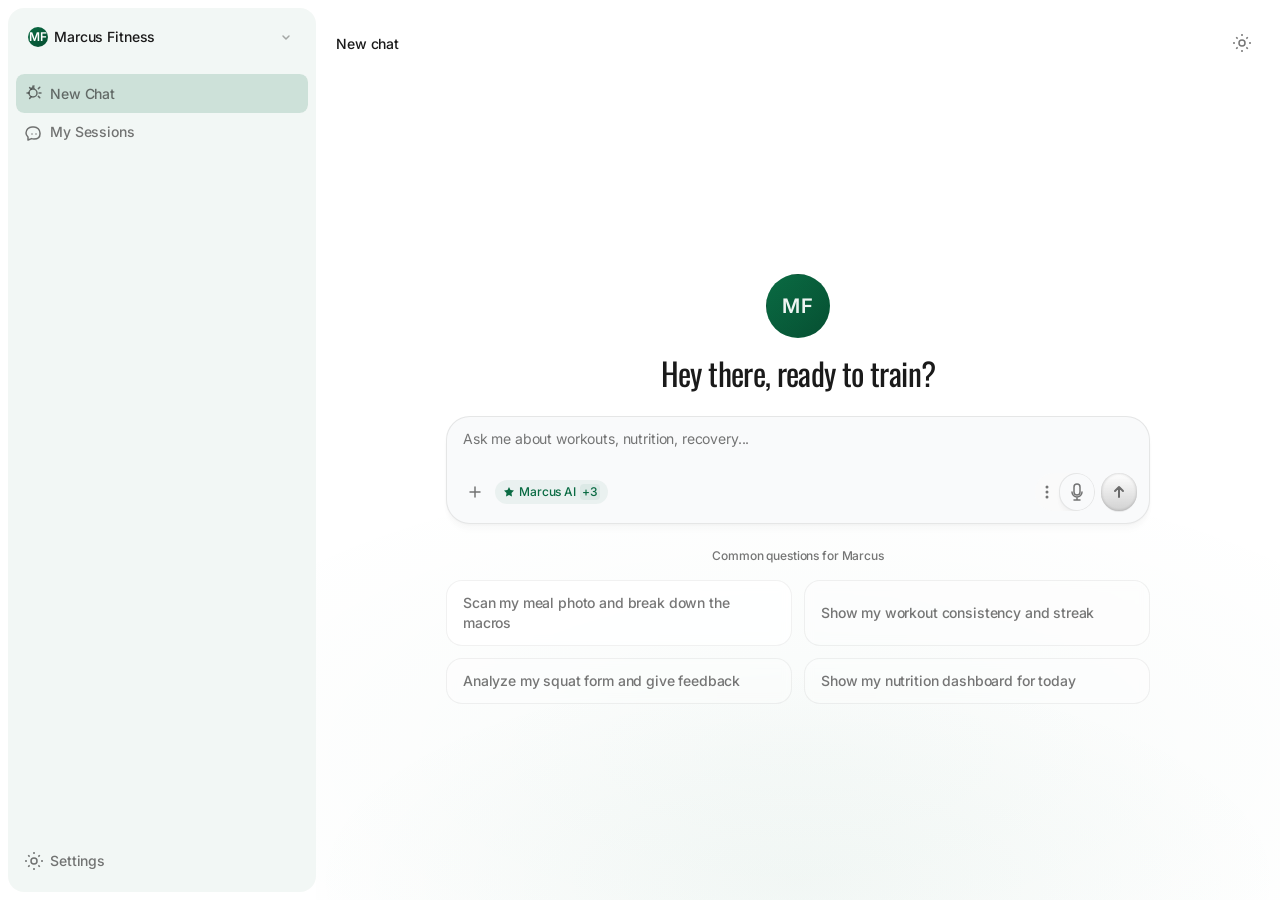
==== commit b3c69357: "Add 16 unique per-demo design systems with distinct fonts, colors, and styles Replace the single sha" ====
--- a/index.html
+++ b/index.html
@@ -6,7 +6,7 @@
   <title>Coach Marcus Fitness AI — Kodara</title>
   <link rel="preconnect" href="https://fonts.googleapis.com">
   <link rel="preconnect" href="https://fonts.gstatic.com" crossorigin>
-  <link href="https://fonts.googleapis.com/css2?family=Instrument+Sans:ital,wdth,wght@0,75..100,400..700;1,75..100,400..700&display=swap" rel="stylesheet">
+  <!-- Fonts loaded via @import in design-tokens.css -->
   <link rel="stylesheet" href="design-tokens.css">
   <link rel="stylesheet" href="styles.css">
 </head>
--- a/design-tokens.css
+++ b/design-tokens.css
@@ -5,6 +5,9 @@
 
    Activated via [data-demo="<id>"] on .app-frame
    ======================================================== */
+
+/* --- Google Fonts --- */
+@import url('https://fonts.googleapis.com/css2?family=Oswald:wght@400;500;600;700&family=Inter:wght@400;500;600;700&family=Plus+Jakarta+Sans:wght@400;500;600;700&family=Outfit:wght@400;500;600;700&family=Poppins:wght@400;500;600;700&family=Merriweather:wght@400;700&family=DM+Sans:ital,wght@0,400;0,500;0,600;0,700;1,400&family=Atkinson+Hyperlegible:wght@400;700&family=Playfair+Display:wght@400;500;600;700&family=Lato:wght@400;700&family=Sora:wght@400;500;600;700&family=Karla:wght@400;500;600;700&family=Space+Grotesk:wght@400;500;600;700&family=Space+Mono:wght@400;700&family=Cormorant+Garamond:wght@400;500;600;700&family=IBM+Plex+Sans:wght@400;500;600;700&family=Bitter:wght@400;500;600;700&family=Open+Sans:wght@400;500;600;700&family=Fraunces:opsz,wght@9..144,400;9..144,500;9..144,600;9..144,700&family=Commissioner:wght@400;500;600;700&family=Manrope:wght@400;500;600;700&family=Epilogue:wght@400;500;600;700&family=Crimson+Pro:wght@400;500;600;700&family=Public+Sans:wght@400;500;600;700&family=EB+Garamond:wght@400;500;600;700&family=Noto+Sans:wght@400;500;600;700&family=Vollkorn:wght@400;500;600;700&family=Cabin:wght@400;500;600;700&family=Spectral:wght@400;500;600;700&family=Jost:wght@400;500;600;700&family=Work+Sans:wght@400;500;600;700&family=Libre+Franklin:wght@400;500;600;700&family=Nunito:wght@400;500;600;700&family=Crimson+Text:wght@400;600;700&display=swap');
 
 /* --------------------------------------------------------
    GLOBAL FOUNDATIONS
@@ -25,14 +28,6 @@
   --space-11: 2.75rem;  /* 44px */
   --space-12: 3rem;     /* 48px */
 
-  /* --- Border Radius --- */
-  --radius-sm: 0.25rem;   /* 4px */
-  --radius-md: 0.5rem;    /* 8px */
-  --radius-lg: 0.75rem;   /* 12px */
-  --radius-xl: 1rem;      /* 16px */
-  --radius-2xl: 1.5rem;   /* 24px */
-  --radius-full: 999px;
-
   /* --- Container --- */
   --container-max-width: 720px;
   --grid-gap: 1rem;
@@ -49,14 +44,14 @@
   /* --bp-xl: 1280px */
 
   /* --- Typography Scale (fluid with clamp) --- */
-  --font-size-xs: clamp(0.6875rem, 0.65rem + 0.15vw, 0.75rem);        /* ~11-12px */
-  --font-size-sm: clamp(0.8125rem, 0.775rem + 0.15vw, 0.875rem);      /* ~13-14px */
-  --font-size-base: clamp(0.875rem, 0.825rem + 0.2vw, 1rem);          /* ~14-16px */
-  --font-size-lg: clamp(1.125rem, 1.05rem + 0.3vw, 1.25rem);          /* ~18-20px */
-  --font-size-xl: clamp(1.25rem, 1.1rem + 0.5vw, 1.5rem);             /* ~20-24px */
-  --font-size-2xl: clamp(1.5rem, 1.3rem + 0.7vw, 1.875rem);           /* ~24-30px */
-  --font-size-3xl: clamp(1.75rem, 1.5rem + 0.9vw, 2.25rem);           /* ~28-36px */
-  --font-size-4xl: clamp(2rem, 1.7rem + 1.1vw, 2.75rem);              /* ~32-44px */
+  --font-size-xs: clamp(0.6875rem, 0.65rem + 0.15vw, 0.75rem);
+  --font-size-sm: clamp(0.8125rem, 0.775rem + 0.15vw, 0.875rem);
+  --font-size-base: clamp(0.875rem, 0.825rem + 0.2vw, 1rem);
+  --font-size-lg: clamp(1.125rem, 1.05rem + 0.3vw, 1.25rem);
+  --font-size-xl: clamp(1.25rem, 1.1rem + 0.5vw, 1.5rem);
+  --font-size-2xl: clamp(1.5rem, 1.3rem + 0.7vw, 1.875rem);
+  --font-size-3xl: clamp(1.75rem, 1.5rem + 0.9vw, 2.25rem);
+  --font-size-4xl: clamp(2rem, 1.7rem + 1.1vw, 2.75rem);
 
   --font-weight-normal: 400;
   --font-weight-medium: 500;
@@ -71,14 +66,14 @@
   --letter-spacing-wide: 0.02em;
 }
 
-/* --------------------------------------------------------
-   DEFAULT THEME (Marcus Fitness — Personal Trainer)
-   Bold, energetic fitness: deep charcoal + electric green
-   -------------------------------------------------------- */
+/* ================================================================
+   DEMO 1: MARCUS FITNESS — Personal Trainer
+   Bold energetic fitness: charcoal + electric green, geometric
+   ================================================================ */
 :root,
 [data-demo="marcus"] {
-  --font-family-heading: 'Instrument Sans', system-ui, sans-serif;
-  --font-family-body: 'Instrument Sans', system-ui, sans-serif;
+  --font-family-heading: 'Oswald', system-ui, sans-serif;
+  --font-family-body: 'Inter', system-ui, sans-serif;
 
   --color-primary: #0a6b43;
   --color-primary-light: #10b981;
@@ -94,414 +89,526 @@
   --color-error: #dc2626;
   --color-border: #e5e7eb;
 
-  --shadow-sm: 0 1px 2px rgba(0, 0, 0, 0.05);
-  --shadow-md: 0 4px 6px -1px rgba(0, 0, 0, 0.07), 0 2px 4px -2px rgba(0, 0, 0, 0.05);
-  --shadow-lg: 0 10px 15px -3px rgba(0, 0, 0, 0.08), 0 4px 6px -4px rgba(0, 0, 0, 0.04);
-}
-
-/* --------------------------------------------------------
-   LUCAS AI — Media Buyer
-   Professional, data-driven: slate + vibrant blue + green accents
-   -------------------------------------------------------- */
+  --radius-sm: 0.125rem;  /* 2px — sharp geometric */
+  --radius-md: 0.25rem;   /* 4px */
+  --radius-lg: 0.5rem;    /* 8px */
+  --radius-xl: 0.75rem;   /* 12px */
+  --radius-2xl: 1rem;     /* 16px */
+  --radius-full: 999px;
+
+  --shadow-sm: 0 1px 2px rgba(0, 0, 0, 0.06);
+  --shadow-md: 0 4px 8px -2px rgba(0, 0, 0, 0.1), 0 2px 4px -2px rgba(0, 0, 0, 0.06);
+  --shadow-lg: 0 12px 24px -4px rgba(0, 0, 0, 0.12), 0 4px 8px -4px rgba(0, 0, 0, 0.06);
+}
+
+/* ================================================================
+   DEMO 2: LUCAS AI — Media Buyer
+   Professional data-driven: slate + cobalt blue, clean cards
+   ================================================================ */
 [data-demo="lucas"] {
-  --font-family-heading: 'Instrument Sans', system-ui, sans-serif;
-  --font-family-body: 'Instrument Sans', system-ui, sans-serif;
+  --font-family-heading: 'Plus Jakarta Sans', system-ui, sans-serif;
+  --font-family-body: 'Outfit', system-ui, sans-serif;
 
   --color-primary: #1d4ed8;
   --color-primary-light: #3b82f6;
   --color-primary-dark: #1e3a8a;
   --color-secondary: #10b981;
-  --color-background: #ffffff;
-  --color-surface: #f8fafc;
+  --color-background: #f8fafc;
+  --color-surface: #ffffff;
   --color-text-primary: #0f172a;
   --color-text-secondary: #64748b;
   --color-text-on-primary: #ffffff;
-  --color-success: #059669;
-  --color-warning: #d97706;
+  --color-success: #16a34a;
+  --color-warning: #ca8a04;
   --color-error: #dc2626;
   --color-border: #e2e8f0;
 
-  --shadow-sm: 0 1px 2px rgba(15, 23, 42, 0.05);
-  --shadow-md: 0 4px 6px -1px rgba(15, 23, 42, 0.07), 0 2px 4px -2px rgba(15, 23, 42, 0.04);
-  --shadow-lg: 0 10px 15px -3px rgba(15, 23, 42, 0.08), 0 4px 6px -4px rgba(15, 23, 42, 0.03);
-}
-
-/* --------------------------------------------------------
-   ALEX RIVERA — Mindset Coach
-   Warm, approachable: soft purples + warm highlights
-   -------------------------------------------------------- */
+  --radius-sm: 0.375rem;  /* 6px */
+  --radius-md: 0.5rem;    /* 8px */
+  --radius-lg: 0.75rem;   /* 12px */
+  --radius-xl: 1rem;      /* 16px */
+  --radius-2xl: 1.25rem;  /* 20px */
+  --radius-full: 999px;
+
+  --shadow-sm: 0 1px 3px rgba(15, 23, 42, 0.06);
+  --shadow-md: 0 4px 6px -1px rgba(15, 23, 42, 0.08), 0 2px 4px -2px rgba(15, 23, 42, 0.04);
+  --shadow-lg: 0 10px 20px -5px rgba(15, 23, 42, 0.1), 0 4px 6px -4px rgba(15, 23, 42, 0.05);
+}
+
+/* ================================================================
+   DEMO 3: ALEX RIVERA — Mindset Coach
+   Warm approachable: soft amber/terracotta + gentle warmth
+   ================================================================ */
 [data-demo="alex"] {
-  --font-family-heading: 'Instrument Sans', system-ui, sans-serif;
-  --font-family-body: 'Instrument Sans', system-ui, sans-serif;
-
-  --color-primary: #7c3aed;
-  --color-primary-light: #a78bfa;
-  --color-primary-dark: #5b21b6;
-  --color-secondary: #f59e0b;
-  --color-background: #ffffff;
-  --color-surface: #faf5ff;
-  --color-text-primary: #1c1917;
+  --font-family-heading: 'Poppins', system-ui, sans-serif;
+  --font-family-body: 'Merriweather', Georgia, serif;
+
+  --color-primary: #b45309;
+  --color-primary-light: #d97706;
+  --color-primary-dark: #92400e;
+  --color-secondary: #7c3aed;
+  --color-background: #fffbf5;
+  --color-surface: #fef7ed;
+  --color-text-primary: #292524;
   --color-text-secondary: #78716c;
   --color-text-on-primary: #ffffff;
-  --color-success: #059669;
-  --color-warning: #d97706;
+  --color-success: #16a34a;
+  --color-warning: #ca8a04;
   --color-error: #dc2626;
   --color-border: #e7e5e4;
 
-  --shadow-sm: 0 1px 2px rgba(28, 25, 23, 0.04);
-  --shadow-md: 0 4px 6px -1px rgba(28, 25, 23, 0.06), 0 2px 4px -2px rgba(28, 25, 23, 0.04);
-  --shadow-lg: 0 10px 15px -3px rgba(28, 25, 23, 0.07), 0 4px 6px -4px rgba(28, 25, 23, 0.03);
-}
-
-/* --------------------------------------------------------
-   NATHAN CROSS — Business Operations
-   Trustworthy, corporate: navy + blue accents + clean
-   -------------------------------------------------------- */
+  --radius-sm: 0.5rem;    /* 8px — soft rounded */
+  --radius-md: 0.75rem;   /* 12px */
+  --radius-lg: 1rem;      /* 16px */
+  --radius-xl: 1.5rem;    /* 24px */
+  --radius-2xl: 2rem;     /* 32px */
+  --radius-full: 999px;
+
+  --shadow-sm: 0 1px 3px rgba(180, 83, 9, 0.06);
+  --shadow-md: 0 6px 16px -4px rgba(180, 83, 9, 0.08), 0 2px 6px -2px rgba(180, 83, 9, 0.04);
+  --shadow-lg: 0 16px 32px -8px rgba(180, 83, 9, 0.1), 0 4px 8px -4px rgba(180, 83, 9, 0.04);
+}
+
+/* ================================================================
+   DEMO 4: NATHAN CROSS — Business Operations
+   Corporate trustworthy: deep navy + steel blue, structured
+   ================================================================ */
 [data-demo="nathan"] {
-  --font-family-heading: 'Instrument Sans', system-ui, sans-serif;
-  --font-family-body: 'Instrument Sans', system-ui, sans-serif;
+  --font-family-heading: 'Cormorant Garamond', Georgia, serif;
+  --font-family-body: 'IBM Plex Sans', system-ui, sans-serif;
 
   --color-primary: #1e3a5f;
   --color-primary-light: #3b82f6;
   --color-primary-dark: #172554;
   --color-secondary: #0ea5e9;
-  --color-background: #ffffff;
-  --color-surface: #f8fafc;
+  --color-background: #f1f5f9;
+  --color-surface: #ffffff;
   --color-text-primary: #0f172a;
   --color-text-secondary: #64748b;
   --color-text-on-primary: #ffffff;
   --color-success: #059669;
   --color-warning: #d97706;
   --color-error: #dc2626;
-  --color-border: #e2e8f0;
-
-  --shadow-sm: 0 1px 2px rgba(15, 23, 42, 0.06);
-  --shadow-md: 0 4px 6px -1px rgba(15, 23, 42, 0.08), 0 2px 4px -2px rgba(15, 23, 42, 0.04);
-  --shadow-lg: 0 10px 15px -3px rgba(15, 23, 42, 0.1), 0 4px 6px -4px rgba(15, 23, 42, 0.04);
-}
-
-/* --------------------------------------------------------
-   MIKE AI — Copywriting AI
-   Creative, bold: rich purple + vibrant energy
-   -------------------------------------------------------- */
+  --color-border: #cbd5e1;
+
+  --radius-sm: 0.25rem;   /* 4px — crisp corporate */
+  --radius-md: 0.375rem;  /* 6px */
+  --radius-lg: 0.5rem;    /* 8px */
+  --radius-xl: 0.75rem;   /* 12px */
+  --radius-2xl: 1rem;     /* 16px */
+  --radius-full: 999px;
+
+  --shadow-sm: 0 1px 2px rgba(15, 23, 42, 0.08);
+  --shadow-md: 0 2px 8px -2px rgba(15, 23, 42, 0.12), 0 1px 3px -1px rgba(15, 23, 42, 0.06);
+  --shadow-lg: 0 8px 24px -6px rgba(15, 23, 42, 0.15), 0 2px 6px -2px rgba(15, 23, 42, 0.06);
+}
+
+/* ================================================================
+   DEMO 5: MIKE AI — Copywriting AI
+   Creative bold: rich magenta/fuchsia + vibrant energy
+   ================================================================ */
 [data-demo="mike"] {
-  --font-family-heading: 'Instrument Sans', system-ui, sans-serif;
-  --font-family-body: 'Instrument Sans', system-ui, sans-serif;
-
-  --color-primary: #7c3aed;
+  --font-family-heading: 'Sora', system-ui, sans-serif;
+  --font-family-body: 'Karla', system-ui, sans-serif;
+
+  --color-primary: #a21caf;
+  --color-primary-light: #d946ef;
+  --color-primary-dark: #86198f;
+  --color-secondary: #f59e0b;
+  --color-background: #fdf4ff;
+  --color-surface: #fae8ff;
+  --color-text-primary: #1e1b4b;
+  --color-text-secondary: #6b7280;
+  --color-text-on-primary: #ffffff;
+  --color-success: #16a34a;
+  --color-warning: #d97706;
+  --color-error: #e11d48;
+  --color-border: #f0abfc;
+
+  --radius-sm: 0.75rem;   /* 12px — playful rounded */
+  --radius-md: 1rem;      /* 16px */
+  --radius-lg: 1.25rem;   /* 20px */
+  --radius-xl: 1.5rem;    /* 24px */
+  --radius-2xl: 2rem;     /* 32px */
+  --radius-full: 999px;
+
+  --shadow-sm: 2px 2px 0px rgba(162, 28, 175, 0.08);
+  --shadow-md: 3px 3px 0px rgba(162, 28, 175, 0.1), 1px 1px 0px rgba(162, 28, 175, 0.06);
+  --shadow-lg: 5px 5px 0px rgba(162, 28, 175, 0.12), 2px 2px 0px rgba(162, 28, 175, 0.06);
+}
+
+/* ================================================================
+   DEMO 6: COACH FLEX — Personal Trainer (alt)
+   High-energy fitness: vivid orange + dark slate, punchy
+   ================================================================ */
+[data-demo="trainer"] {
+  --font-family-heading: 'Space Grotesk', system-ui, sans-serif;
+  --font-family-body: 'DM Sans', system-ui, sans-serif;
+
+  --color-primary: #ea580c;
+  --color-primary-light: #fb923c;
+  --color-primary-dark: #c2410c;
+  --color-secondary: #0d9488;
+  --color-background: #f5f1ee;
+  --color-surface: #faf7f5;
+  --color-text-primary: #1c1917;
+  --color-text-secondary: #78716c;
+  --color-text-on-primary: #ffffff;
+  --color-success: #22c55e;
+  --color-warning: #ca8a04;
+  --color-error: #ef4444;
+  --color-border: #e7e5e4;
+
+  --radius-sm: 0.25rem;   /* 4px — modern angular */
+  --radius-md: 0.5rem;    /* 8px */
+  --radius-lg: 0.625rem;  /* 10px */
+  --radius-xl: 0.75rem;   /* 12px */
+  --radius-2xl: 1rem;     /* 16px */
+  --radius-full: 999px;
+
+  --shadow-sm: 0 2px 4px rgba(234, 88, 12, 0.06);
+  --shadow-md: 0 4px 12px -2px rgba(234, 88, 12, 0.1), 0 2px 4px rgba(234, 88, 12, 0.05);
+  --shadow-lg: 0 8px 24px -4px rgba(234, 88, 12, 0.13), 0 4px 8px rgba(234, 88, 12, 0.06);
+}
+
+/* ================================================================
+   DEMO 7: NEXUS AI — Business Consultant
+   Executive polish: charcoal + teal accent, minimal
+   ================================================================ */
+[data-demo="bizconsult"] {
+  --font-family-heading: 'Fraunces', Georgia, serif;
+  --font-family-body: 'Commissioner', system-ui, sans-serif;
+
+  --color-primary: #115e59;
+  --color-primary-light: #14b8a6;
+  --color-primary-dark: #0f4c47;
+  --color-secondary: #6366f1;
+  --color-background: #f0fdfa;
+  --color-surface: #ffffff;
+  --color-text-primary: #0c3c38;
+  --color-text-secondary: #5a7a76;
+  --color-text-on-primary: #ffffff;
+  --color-success: #059669;
+  --color-warning: #d97706;
+  --color-error: #dc2626;
+  --color-border: #99f6e4;
+
+  --radius-sm: 0.1875rem;  /* 3px — refined minimal */
+  --radius-md: 0.3125rem;  /* 5px */
+  --radius-lg: 0.4375rem;  /* 7px */
+  --radius-xl: 0.625rem;   /* 10px */
+  --radius-2xl: 0.875rem;  /* 14px */
+  --radius-full: 999px;
+
+  --shadow-sm: 0 1px 2px rgba(17, 94, 89, 0.05);
+  --shadow-md: 0 3px 10px -3px rgba(17, 94, 89, 0.08), 0 1px 3px -1px rgba(17, 94, 89, 0.04);
+  --shadow-lg: 0 10px 30px -8px rgba(17, 94, 89, 0.1), 0 3px 8px -3px rgba(17, 94, 89, 0.05);
+}
+
+/* ================================================================
+   DEMO 8: SAGE AI — Mindset & Relationship Coach
+   Spiritual calming: deep violet + lavender mist, soft dreamy
+   ================================================================ */
+[data-demo="mindset"] {
+  --font-family-heading: 'DM Sans', system-ui, sans-serif;
+  --font-family-body: 'Atkinson Hyperlegible', system-ui, sans-serif;
+
+  --color-primary: #6d28d9;
   --color-primary-light: #a78bfa;
   --color-primary-dark: #5b21b6;
   --color-secondary: #ec4899;
-  --color-background: #ffffff;
-  --color-surface: #faf5ff;
+  --color-background: #faf5ff;
+  --color-surface: #f3e8ff;
   --color-text-primary: #1e1b4b;
+  --color-text-secondary: #7c7399;
+  --color-text-on-primary: #ffffff;
+  --color-success: #059669;
+  --color-warning: #d97706;
+  --color-error: #dc2626;
+  --color-border: #ddd6fe;
+
+  --radius-sm: 0.625rem;   /* 10px — very soft */
+  --radius-md: 0.875rem;   /* 14px */
+  --radius-lg: 1.25rem;    /* 20px */
+  --radius-xl: 1.75rem;    /* 28px */
+  --radius-2xl: 2.5rem;    /* 40px */
+  --radius-full: 999px;
+
+  --shadow-sm: 0 2px 8px rgba(109, 40, 217, 0.06);
+  --shadow-md: 0 6px 20px -4px rgba(109, 40, 217, 0.1), 0 2px 8px -2px rgba(109, 40, 217, 0.05);
+  --shadow-lg: 0 16px 40px -8px rgba(109, 40, 217, 0.12), 0 6px 12px -4px rgba(109, 40, 217, 0.06);
+}
+
+/* ================================================================
+   DEMO 9: CLOSER AI — Sales Call Coach
+   High-energy sales: crimson red + charcoal, bold sharp
+   ================================================================ */
+[data-demo="salescoach"] {
+  --font-family-heading: 'Bitter', Georgia, serif;
+  --font-family-body: 'Open Sans', system-ui, sans-serif;
+
+  --color-primary: #b91c1c;
+  --color-primary-light: #ef4444;
+  --color-primary-dark: #991b1b;
+  --color-secondary: #f97316;
+  --color-background: #fef2f2;
+  --color-surface: #ffffff;
+  --color-text-primary: #1c1917;
+  --color-text-secondary: #78716c;
+  --color-text-on-primary: #ffffff;
+  --color-success: #15803d;
+  --color-warning: #ca8a04;
+  --color-error: #b91c1c;
+  --color-border: #fecaca;
+
+  --radius-sm: 0.1875rem;  /* 3px — sharp aggressive */
+  --radius-md: 0.25rem;    /* 4px */
+  --radius-lg: 0.375rem;   /* 6px */
+  --radius-xl: 0.5rem;     /* 8px */
+  --radius-2xl: 0.75rem;   /* 12px */
+  --radius-full: 999px;
+
+  --shadow-sm: 0 1px 2px rgba(185, 28, 28, 0.06), 2px 0 0 rgba(185, 28, 28, 0.03);
+  --shadow-md: 0 4px 8px -2px rgba(185, 28, 28, 0.1), 3px 0 0 rgba(185, 28, 28, 0.04);
+  --shadow-lg: 0 8px 20px -4px rgba(185, 28, 28, 0.14), 4px 0 0 rgba(185, 28, 28, 0.05);
+}
+
+/* ================================================================
+   DEMO 10: PROPVAL AI — Real Estate CMA Expert
+   Sophisticated editorial: warm cyan + ivory neutrals
+   ================================================================ */
+[data-demo="realestate"] {
+  --font-family-heading: 'Playfair Display', Georgia, serif;
+  --font-family-body: 'Lato', system-ui, sans-serif;
+
+  --color-primary: #0e7490;
+  --color-primary-light: #22d3ee;
+  --color-primary-dark: #155e75;
+  --color-secondary: #92400e;
+  --color-background: #fefce8;
+  --color-surface: #fffef5;
+  --color-text-primary: #164e63;
   --color-text-secondary: #6b7280;
   --color-text-on-primary: #ffffff;
   --color-success: #059669;
   --color-warning: #d97706;
   --color-error: #dc2626;
-  --color-border: #e9d5ff;
-
-  --shadow-sm: 0 1px 2px rgba(30, 27, 75, 0.05);
-  --shadow-md: 0 4px 6px -1px rgba(30, 27, 75, 0.07), 0 2px 4px -2px rgba(30, 27, 75, 0.04);
-  --shadow-lg: 0 10px 15px -3px rgba(30, 27, 75, 0.08), 0 4px 6px -4px rgba(30, 27, 75, 0.03);
-}
-
-/* --------------------------------------------------------
-   COACH FLEX — Personal Trainer (alt)
-   Energetic fitness: bright emerald + high-energy accents
-   -------------------------------------------------------- */
-[data-demo="trainer"] {
-  --font-family-heading: 'Instrument Sans', system-ui, sans-serif;
-  --font-family-body: 'Instrument Sans', system-ui, sans-serif;
-
-  --color-primary: #059669;
-  --color-primary-light: #34d399;
-  --color-primary-dark: #047857;
-  --color-secondary: #f97316;
-  --color-background: #ffffff;
-  --color-surface: #f0fdf4;
-  --color-text-primary: #14532d;
-  --color-text-secondary: #6b7280;
-  --color-text-on-primary: #ffffff;
-  --color-success: #059669;
-  --color-warning: #d97706;
-  --color-error: #dc2626;
-  --color-border: #d1fae5;
-
-  --shadow-sm: 0 1px 2px rgba(5, 150, 105, 0.06);
-  --shadow-md: 0 4px 6px -1px rgba(5, 150, 105, 0.08), 0 2px 4px -2px rgba(5, 150, 105, 0.04);
-  --shadow-lg: 0 10px 15px -3px rgba(5, 150, 105, 0.1), 0 4px 6px -4px rgba(5, 150, 105, 0.04);
-}
-
-/* --------------------------------------------------------
-   NEXUS AI — Business Consultant
-   Executive polish: deep navy + blue gradient + authority
-   -------------------------------------------------------- */
-[data-demo="bizconsult"] {
-  --font-family-heading: 'Instrument Sans', system-ui, sans-serif;
-  --font-family-body: 'Instrument Sans', system-ui, sans-serif;
-
-  --color-primary: #1e3a5f;
-  --color-primary-light: #3b82f6;
-  --color-primary-dark: #0f172a;
-  --color-secondary: #06b6d4;
-  --color-background: #ffffff;
-  --color-surface: #f8fafc;
+  --color-border: #a5f3fc;
+
+  --radius-sm: 0.125rem;   /* 2px — editorial crisp */
+  --radius-md: 0.1875rem;  /* 3px */
+  --radius-lg: 0.3125rem;  /* 5px */
+  --radius-xl: 0.5rem;     /* 8px */
+  --radius-2xl: 0.75rem;   /* 12px */
+  --radius-full: 999px;
+
+  --shadow-sm: 0 1px 3px rgba(14, 116, 144, 0.04);
+  --shadow-md: 0 2px 6px -1px rgba(14, 116, 144, 0.06), 0 1px 2px rgba(14, 116, 144, 0.03);
+  --shadow-lg: 0 6px 16px -4px rgba(14, 116, 144, 0.08), 0 2px 4px rgba(14, 116, 144, 0.04);
+}
+
+/* ================================================================
+   DEMO 11: DEALFLOW AI — Transaction Coordinator
+   Organized reliable: steel blue/slate + structured clean
+   ================================================================ */
+[data-demo="txcoord"] {
+  --font-family-heading: 'Work Sans', system-ui, sans-serif;
+  --font-family-body: 'Libre Franklin', system-ui, sans-serif;
+
+  --color-primary: #475569;
+  --color-primary-light: #94a3b8;
+  --color-primary-dark: #334155;
+  --color-secondary: #0891b2;
+  --color-background: #f4f6f7;
+  --color-surface: #edf0f2;
   --color-text-primary: #0f172a;
   --color-text-secondary: #64748b;
   --color-text-on-primary: #ffffff;
   --color-success: #059669;
   --color-warning: #d97706;
   --color-error: #dc2626;
-  --color-border: #cbd5e1;
-
-  --shadow-sm: 0 1px 2px rgba(15, 23, 42, 0.06);
-  --shadow-md: 0 4px 6px -1px rgba(15, 23, 42, 0.08), 0 2px 4px -2px rgba(15, 23, 42, 0.05);
-  --shadow-lg: 0 10px 15px -3px rgba(15, 23, 42, 0.1), 0 4px 6px -4px rgba(15, 23, 42, 0.04);
-}
-
-/* --------------------------------------------------------
-   SAGE AI — Mindset & Relationship Coach
-   Spiritual, calming: violet gradients + soft warmth
-   -------------------------------------------------------- */
-[data-demo="mindset"] {
-  --font-family-heading: 'Instrument Sans', system-ui, sans-serif;
-  --font-family-body: 'Instrument Sans', system-ui, sans-serif;
-
-  --color-primary: #7c3aed;
-  --color-primary-light: #c084fc;
-  --color-primary-dark: #5b21b6;
-  --color-secondary: #f472b6;
-  --color-background: #ffffff;
-  --color-surface: #faf5ff;
+  --color-border: #e2e8f0;
+
+  --radius-sm: 0.3125rem;  /* 5px — functional clean */
+  --radius-md: 0.4375rem;  /* 7px */
+  --radius-lg: 0.625rem;   /* 10px */
+  --radius-xl: 0.875rem;   /* 14px */
+  --radius-2xl: 1.125rem;  /* 18px */
+  --radius-full: 999px;
+
+  --shadow-sm: 0 1px 2px rgba(71, 85, 105, 0.06);
+  --shadow-md: 0 3px 6px -1px rgba(71, 85, 105, 0.08), 0 1px 3px rgba(71, 85, 105, 0.04);
+  --shadow-lg: 0 8px 16px -3px rgba(71, 85, 105, 0.1), 0 3px 6px rgba(71, 85, 105, 0.05);
+}
+
+/* ================================================================
+   DEMO 12: LEADIQ AI — Executive Leadership Coach
+   Authoritative refined: deep indigo + muted gold accent
+   ================================================================ */
+[data-demo="executive"] {
+  --font-family-heading: 'EB Garamond', Georgia, serif;
+  --font-family-body: 'Noto Sans', system-ui, sans-serif;
+
+  --color-primary: #3730a3;
+  --color-primary-light: #6366f1;
+  --color-primary-dark: #312e81;
+  --color-secondary: #b45309;
+  --color-background: #eef2ff;
+  --color-surface: #e0e7ff;
   --color-text-primary: #1e1b4b;
-  --color-text-secondary: #6b7280;
-  --color-text-on-primary: #ffffff;
-  --color-success: #059669;
-  --color-warning: #d97706;
-  --color-error: #dc2626;
-  --color-border: #e9d5ff;
-
-  --shadow-sm: 0 1px 2px rgba(91, 33, 182, 0.05);
-  --shadow-md: 0 4px 6px -1px rgba(91, 33, 182, 0.07), 0 2px 4px -2px rgba(91, 33, 182, 0.04);
-  --shadow-lg: 0 10px 15px -3px rgba(91, 33, 182, 0.08), 0 4px 6px -4px rgba(91, 33, 182, 0.03);
-}
-
-/* --------------------------------------------------------
-   CLOSER AI — Sales Call Coach
-   High-energy sales: bold red/orange + conversion focus
-   -------------------------------------------------------- */
-[data-demo="salescoach"] {
-  --font-family-heading: 'Instrument Sans', system-ui, sans-serif;
-  --font-family-body: 'Instrument Sans', system-ui, sans-serif;
-
-  --color-primary: #dc2626;
-  --color-primary-light: #f87171;
-  --color-primary-dark: #991b1b;
-  --color-secondary: #f97316;
-  --color-background: #ffffff;
-  --color-surface: #fef2f2;
+  --color-text-secondary: #6366f1;
+  --color-text-on-primary: #ffffff;
+  --color-success: #059669;
+  --color-warning: #d97706;
+  --color-error: #dc2626;
+  --color-border: #c7d2fe;
+
+  --radius-sm: 0.1875rem;  /* 3px — stately refined */
+  --radius-md: 0.25rem;    /* 4px */
+  --radius-lg: 0.4375rem;  /* 7px */
+  --radius-xl: 0.5625rem;  /* 9px */
+  --radius-2xl: 0.8125rem; /* 13px */
+  --radius-full: 999px;
+
+  --shadow-sm: 0 1px 2px rgba(55, 48, 163, 0.05);
+  --shadow-md: 0 4px 12px -3px rgba(55, 48, 163, 0.08), 0 1px 4px -1px rgba(55, 48, 163, 0.04);
+  --shadow-lg: 0 12px 28px -6px rgba(55, 48, 163, 0.1), 0 4px 10px -3px rgba(55, 48, 163, 0.05);
+}
+
+/* ================================================================
+   DEMO 13: WEALTHIQ AI — Financial Coach
+   Trust stability: rich gold-brown + dark accents, conservative banking
+   ================================================================ */
+[data-demo="finance"] {
+  --font-family-heading: 'Crimson Pro', Georgia, serif;
+  --font-family-body: 'Public Sans', system-ui, sans-serif;
+
+  --color-primary: #854d0e;
+  --color-primary-light: #ca8a04;
+  --color-primary-dark: #713f12;
+  --color-secondary: #1e3a5f;
+  --color-background: #fefdf8;
+  --color-surface: #fef9ee;
+  --color-text-primary: #422006;
+  --color-text-secondary: #78716c;
+  --color-text-on-primary: #ffffff;
+  --color-success: #15803d;
+  --color-warning: #ca8a04;
+  --color-error: #dc2626;
+  --color-border: #d4d4c8;
+
+  --radius-sm: 0.25rem;    /* 4px — conservative banking */
+  --radius-md: 0.375rem;   /* 6px */
+  --radius-lg: 0.5rem;     /* 8px */
+  --radius-xl: 0.625rem;   /* 10px */
+  --radius-2xl: 0.875rem;  /* 14px */
+  --radius-full: 999px;
+
+  --shadow-sm: 0 1px 2px rgba(133, 77, 14, 0.05);
+  --shadow-md: 0 2px 6px -1px rgba(133, 77, 14, 0.07), 0 1px 2px rgba(133, 77, 14, 0.04);
+  --shadow-lg: 0 6px 18px -4px rgba(133, 77, 14, 0.09), 0 2px 4px rgba(133, 77, 14, 0.04);
+}
+
+/* ================================================================
+   DEMO 14: VIRALMIND AI — Content & Reel Coach
+   Vibrant expressive: hot pink/rose + gradient energy, playful
+   ================================================================ */
+[data-demo="influencer"] {
+  --font-family-heading: 'Manrope', system-ui, sans-serif;
+  --font-family-body: 'Epilogue', system-ui, sans-serif;
+
+  --color-primary: #db2777;
+  --color-primary-light: #f472b6;
+  --color-primary-dark: #be185d;
+  --color-secondary: #8b5cf6;
+  --color-background: #fff1f2;
+  --color-surface: #fce7f3;
   --color-text-primary: #1c1917;
   --color-text-secondary: #78716c;
   --color-text-on-primary: #ffffff;
-  --color-success: #059669;
-  --color-warning: #d97706;
-  --color-error: #dc2626;
-  --color-border: #fecaca;
-
-  --shadow-sm: 0 1px 2px rgba(220, 38, 38, 0.05);
-  --shadow-md: 0 4px 6px -1px rgba(220, 38, 38, 0.07), 0 2px 4px -2px rgba(220, 38, 38, 0.04);
-  --shadow-lg: 0 10px 15px -3px rgba(220, 38, 38, 0.08), 0 4px 6px -4px rgba(220, 38, 38, 0.03);
-}
-
-/* --------------------------------------------------------
-   PROPVAL AI — Real Estate CMA Expert
-   Sophisticated, grounded: teal + warm neutrals
-   -------------------------------------------------------- */
-[data-demo="realestate"] {
-  --font-family-heading: 'Instrument Sans', system-ui, sans-serif;
-  --font-family-body: 'Instrument Sans', system-ui, sans-serif;
-
-  --color-primary: #0891b2;
-  --color-primary-light: #22d3ee;
-  --color-primary-dark: #0e7490;
-  --color-secondary: #059669;
-  --color-background: #ffffff;
-  --color-surface: #f0fdfa;
-  --color-text-primary: #134e4a;
-  --color-text-secondary: #6b7280;
-  --color-text-on-primary: #ffffff;
-  --color-success: #059669;
-  --color-warning: #d97706;
-  --color-error: #dc2626;
-  --color-border: #ccfbf1;
-
-  --shadow-sm: 0 1px 2px rgba(8, 145, 178, 0.05);
-  --shadow-md: 0 4px 6px -1px rgba(8, 145, 178, 0.07), 0 2px 4px -2px rgba(8, 145, 178, 0.04);
-  --shadow-lg: 0 10px 15px -3px rgba(8, 145, 178, 0.08), 0 4px 6px -4px rgba(8, 145, 178, 0.03);
-}
-
-/* --------------------------------------------------------
-   DEALFLOW AI — Transaction Coordinator
-   Organized, reliable: teal/mint + clear structure
-   -------------------------------------------------------- */
-[data-demo="txcoord"] {
-  --font-family-heading: 'Instrument Sans', system-ui, sans-serif;
-  --font-family-body: 'Instrument Sans', system-ui, sans-serif;
-
-  --color-primary: #0d9488;
-  --color-primary-light: #2dd4bf;
-  --color-primary-dark: #0f766e;
-  --color-secondary: #6366f1;
-  --color-background: #ffffff;
-  --color-surface: #f0fdfa;
-  --color-text-primary: #134e4a;
-  --color-text-secondary: #6b7280;
-  --color-text-on-primary: #ffffff;
-  --color-success: #059669;
-  --color-warning: #d97706;
-  --color-error: #dc2626;
-  --color-border: #99f6e4;
-
-  --shadow-sm: 0 1px 2px rgba(13, 148, 136, 0.05);
-  --shadow-md: 0 4px 6px -1px rgba(13, 148, 136, 0.07), 0 2px 4px -2px rgba(13, 148, 136, 0.04);
-  --shadow-lg: 0 10px 15px -3px rgba(13, 148, 136, 0.08), 0 4px 6px -4px rgba(13, 148, 136, 0.03);
-}
-
-/* --------------------------------------------------------
-   LEADIQ AI — Executive Leadership Coach
-   Authoritative, refined: deep indigo + subtle violet
-   -------------------------------------------------------- */
-[data-demo="executive"] {
-  --font-family-heading: 'Instrument Sans', system-ui, sans-serif;
-  --font-family-body: 'Instrument Sans', system-ui, sans-serif;
-
-  --color-primary: #4338ca;
-  --color-primary-light: #818cf8;
-  --color-primary-dark: #312e81;
-  --color-secondary: #0ea5e9;
-  --color-background: #ffffff;
-  --color-surface: #eef2ff;
-  --color-text-primary: #1e1b4b;
-  --color-text-secondary: #6b7280;
-  --color-text-on-primary: #ffffff;
-  --color-success: #059669;
-  --color-warning: #d97706;
-  --color-error: #dc2626;
-  --color-border: #c7d2fe;
-
-  --shadow-sm: 0 1px 2px rgba(67, 56, 202, 0.05);
-  --shadow-md: 0 4px 6px -1px rgba(67, 56, 202, 0.07), 0 2px 4px -2px rgba(67, 56, 202, 0.04);
-  --shadow-lg: 0 10px 15px -3px rgba(67, 56, 202, 0.08), 0 4px 6px -4px rgba(67, 56, 202, 0.03);
-}
-
-/* --------------------------------------------------------
-   WEALTHIQ AI — Financial Coach
-   Trust and stability: emerald green + clean neutrals
-   -------------------------------------------------------- */
-[data-demo="finance"] {
-  --font-family-heading: 'Instrument Sans', system-ui, sans-serif;
-  --font-family-body: 'Instrument Sans', system-ui, sans-serif;
-
-  --color-primary: #059669;
-  --color-primary-light: #34d399;
-  --color-primary-dark: #047857;
-  --color-secondary: #0ea5e9;
-  --color-background: #ffffff;
-  --color-surface: #f0fdf4;
-  --color-text-primary: #14532d;
-  --color-text-secondary: #6b7280;
-  --color-text-on-primary: #ffffff;
-  --color-success: #059669;
-  --color-warning: #d97706;
-  --color-error: #dc2626;
-  --color-border: #d1fae5;
-
-  --shadow-sm: 0 1px 2px rgba(5, 150, 105, 0.05);
-  --shadow-md: 0 4px 6px -1px rgba(5, 150, 105, 0.07), 0 2px 4px -2px rgba(5, 150, 105, 0.04);
-  --shadow-lg: 0 10px 15px -3px rgba(5, 150, 105, 0.08), 0 4px 6px -4px rgba(5, 150, 105, 0.03);
-}
-
-/* --------------------------------------------------------
-   VIRALMIND AI — Content & Reel Coach
-   Vibrant, expressive: rose/pink + creative energy
-   -------------------------------------------------------- */
-[data-demo="influencer"] {
-  --font-family-heading: 'Instrument Sans', system-ui, sans-serif;
-  --font-family-body: 'Instrument Sans', system-ui, sans-serif;
-
-  --color-primary: #e11d48;
-  --color-primary-light: #fb7185;
-  --color-primary-dark: #be123c;
-  --color-secondary: #8b5cf6;
-  --color-background: #ffffff;
-  --color-surface: #fff1f2;
-  --color-text-primary: #1c1917;
+  --color-success: #16a34a;
+  --color-warning: #d97706;
+  --color-error: #e11d48;
+  --color-border: #fbcfe8;
+
+  --radius-sm: 0.875rem;   /* 14px — pill-ish playful */
+  --radius-md: 1.125rem;   /* 18px */
+  --radius-lg: 1.5rem;     /* 24px */
+  --radius-xl: 2rem;       /* 32px */
+  --radius-2xl: 2.5rem;    /* 40px */
+  --radius-full: 999px;
+
+  --shadow-sm: 0 2px 4px rgba(219, 39, 119, 0.08);
+  --shadow-md: 0 4px 12px -2px rgba(219, 39, 119, 0.12), 0 2px 4px rgba(219, 39, 119, 0.06);
+  --shadow-lg: 0 8px 24px -4px rgba(219, 39, 119, 0.15), 0 4px 8px rgba(219, 39, 119, 0.08);
+}
+
+/* ================================================================
+   DEMO 15: REFLECT AI — Guided Journaling Coach
+   Serene contemplative: sage/olive + warm parchment, editorial
+   ================================================================ */
+[data-demo="journal"] {
+  --font-family-heading: 'Spectral', Georgia, serif;
+  --font-family-body: 'Jost', system-ui, sans-serif;
+
+  --color-primary: #4d7c0f;
+  --color-primary-light: #84cc16;
+  --color-primary-dark: #365314;
+  --color-secondary: #a16207;
+  --color-background: #fefef5;
+  --color-surface: #f7fee7;
+  --color-text-primary: #1a2e05;
+  --color-text-secondary: #6b7b4c;
+  --color-text-on-primary: #ffffff;
+  --color-success: #059669;
+  --color-warning: #d97706;
+  --color-error: #dc2626;
+  --color-border: #d9f99d;
+
+  --radius-sm: 0.4375rem;  /* 7px — gentle organic */
+  --radius-md: 0.625rem;   /* 10px */
+  --radius-lg: 0.875rem;   /* 14px */
+  --radius-xl: 1.125rem;   /* 18px */
+  --radius-2xl: 1.5rem;    /* 24px */
+  --radius-full: 999px;
+
+  --shadow-sm: 0 1px 4px rgba(77, 124, 15, 0.04);
+  --shadow-md: 0 4px 14px -4px rgba(77, 124, 15, 0.07), 0 1px 4px rgba(77, 124, 15, 0.03);
+  --shadow-lg: 0 12px 32px -8px rgba(77, 124, 15, 0.09), 0 4px 8px rgba(77, 124, 15, 0.04);
+}
+
+/* ================================================================
+   DEMO 16: PULSE AI — Progress Report Generator
+   Editorial structured: deep plum + warm accents, authoritative data
+   ================================================================ */
+[data-demo="reporter"] {
+  --font-family-heading: 'Vollkorn', Georgia, serif;
+  --font-family-body: 'Cabin', system-ui, sans-serif;
+
+  --color-primary: #57534e;
+  --color-primary-light: #a8a29e;
+  --color-primary-dark: #44403c;
+  --color-secondary: #c2410c;
+  --color-background: #faf8f5;
+  --color-surface: #f5f0eb;
+  --color-text-primary: #292524;
   --color-text-secondary: #78716c;
   --color-text-on-primary: #ffffff;
   --color-success: #059669;
   --color-warning: #d97706;
   --color-error: #dc2626;
-  --color-border: #fecdd3;
-
-  --shadow-sm: 0 1px 2px rgba(225, 29, 72, 0.05);
-  --shadow-md: 0 4px 6px -1px rgba(225, 29, 72, 0.07), 0 2px 4px -2px rgba(225, 29, 72, 0.04);
-  --shadow-lg: 0 10px 15px -3px rgba(225, 29, 72, 0.08), 0 4px 6px -4px rgba(225, 29, 72, 0.03);
-}
-
-/* --------------------------------------------------------
-   REFLECT AI — Guided Journaling Coach
-   Serene, contemplative: lavender + warm accents
-   -------------------------------------------------------- */
-[data-demo="journal"] {
-  --font-family-heading: 'Instrument Sans', system-ui, sans-serif;
-  --font-family-body: 'Instrument Sans', system-ui, sans-serif;
-
-  --color-primary: #7c3aed;
-  --color-primary-light: #c084fc;
-  --color-primary-dark: #6d28d9;
-  --color-secondary: #f59e0b;
-  --color-background: #ffffff;
-  --color-surface: #faf5ff;
-  --color-text-primary: #1e1b4b;
-  --color-text-secondary: #6b7280;
-  --color-text-on-primary: #ffffff;
-  --color-success: #059669;
-  --color-warning: #d97706;
-  --color-error: #dc2626;
-  --color-border: #e9d5ff;
-
-  --shadow-sm: 0 1px 2px rgba(124, 58, 237, 0.04);
-  --shadow-md: 0 4px 6px -1px rgba(124, 58, 237, 0.06), 0 2px 4px -2px rgba(124, 58, 237, 0.03);
-  --shadow-lg: 0 10px 15px -3px rgba(124, 58, 237, 0.07), 0 4px 6px -4px rgba(124, 58, 237, 0.03);
-}
-
-/* --------------------------------------------------------
-   PULSE AI — Progress Report Generator
-   Editorial, structured: navy + data-focused blue
-   -------------------------------------------------------- */
-[data-demo="reporter"] {
-  --font-family-heading: 'Instrument Sans', system-ui, sans-serif;
-  --font-family-body: 'Instrument Sans', system-ui, sans-serif;
-
-  --color-primary: #1e3a5f;
-  --color-primary-light: #60a5fa;
-  --color-primary-dark: #172554;
-  --color-secondary: #8b5cf6;
-  --color-background: #ffffff;
-  --color-surface: #f8fafc;
-  --color-text-primary: #0f172a;
-  --color-text-secondary: #64748b;
-  --color-text-on-primary: #ffffff;
-  --color-success: #059669;
-  --color-warning: #d97706;
-  --color-error: #dc2626;
-  --color-border: #e2e8f0;
-
-  --shadow-sm: 0 1px 2px rgba(15, 23, 42, 0.05);
-  --shadow-md: 0 4px 6px -1px rgba(15, 23, 42, 0.07), 0 2px 4px -2px rgba(15, 23, 42, 0.04);
-  --shadow-lg: 0 10px 15px -3px rgba(15, 23, 42, 0.09), 0 4px 6px -4px rgba(15, 23, 42, 0.04);
+  --color-border: #d6d3d1;
+
+  --radius-sm: 0.1875rem;   /* 3px — editorial precise */
+  --radius-md: 0.3125rem;   /* 5px */
+  --radius-lg: 0.5rem;      /* 8px */
+  --radius-xl: 0.6875rem;   /* 11px */
+  --radius-2xl: 1rem;       /* 16px */
+  --radius-full: 999px;
+
+  --shadow-sm: 0 1px 3px rgba(87, 83, 78, 0.06);
+  --shadow-md: 0 3px 8px -2px rgba(87, 83, 78, 0.09), 0 1px 3px rgba(87, 83, 78, 0.05);
+  --shadow-lg: 0 8px 20px -4px rgba(87, 83, 78, 0.12), 0 3px 6px rgba(87, 83, 78, 0.06);
 }
 
 
@@ -564,3 +671,13 @@
   max-width: 100%;
   height: auto;
 }
+
+/* ========================================================
+   FONT FAMILY BRIDGE
+   Maps new token names to legacy variable names used in styles.css
+   ======================================================== */
+:root,
+[data-demo] {
+  --font-primary: var(--font-family-body);
+  --font-custom: var(--font-family-heading);
+}
--- a/styles.css
+++ b/styles.css
@@ -74,9 +74,9 @@
   --radius-24: 24px;
   --radius-full: 999px;
 
-  /* Typography */
-  --font-primary: 'Instrument Sans', sans-serif;
-  --font-custom: 'Montserrat', sans-serif;
+  /* Typography — bridged from design-tokens.css */
+  --font-primary: var(--font-family-body, 'Inter', sans-serif);
+  --font-custom: var(--font-family-heading, 'Oswald', sans-serif);
   --weight-regular: 400;
   --weight-medium: 500;
   --weight-semibold: 600;
@@ -105,14 +105,13 @@
 
 html, body {
   height: 100%;
-  font-family: 'Instrument Sans', sans-serif;
-  font-variation-settings: 'wdth' 100;
-  font-weight: 500;
-  font-size: 14px;
-  line-height: 20px;
-  letter-spacing: -0.15px;
-  color: var(--alpha-light-600);
-  background: var(--white);
+  font-family: var(--font-family-body, 'Inter', system-ui, sans-serif);
+  font-weight: 500;
+  font-size: var(--font-size-sm, 14px);
+  line-height: var(--line-height-normal, 1.5);
+  letter-spacing: var(--letter-spacing-normal, -0.01em);
+  color: var(--color-text-primary, var(--alpha-light-600));
+  background: var(--color-background, var(--white));
   -webkit-font-smoothing: antialiased;
 }
 
@@ -124,14 +123,14 @@
   width: 100vw;
   height: 100vh;
   overflow: hidden;
-  background: var(--white);
+  background: var(--color-background, var(--white));
   position: relative;
 }
 
 /* --- Sidebar --- */
 .sidebar {
   width: var(--sidebar-width);
-  background: var(--white);
+  background: var(--color-background, var(--white));
   padding: 8px 0 8px 8px;
   flex-shrink: 0;
   display: flex;
@@ -196,7 +195,7 @@
   left: 8px;
   right: 8px;
   z-index: 50;
-  background: var(--white);
+  background: var(--color-surface, var(--white));
   border: 1px solid var(--alpha-light-100);
   border-radius: 16px;
   box-shadow: var(--shadow-modal);
@@ -527,17 +526,18 @@
 }
 
 .hero-heading {
-  font-size: 32px;
-  line-height: 40px;
-  letter-spacing: -0.5px;
-  font-weight: 400;
-  color: var(--black);
+  font-family: var(--font-family-heading, var(--font-family-body));
+  font-size: var(--font-size-3xl, clamp(1.75rem, 1.5rem + 0.9vw, 2.25rem));
+  line-height: var(--line-height-tight, 1.2);
+  letter-spacing: var(--letter-spacing-tight, -0.02em);
+  font-weight: var(--font-weight-normal, 400);
+  color: var(--color-text-primary, var(--black));
   text-align: center;
 }
 
 /* --- Chat Input Card --- */
 .chat-input-card {
-  background: var(--white);
+  background: var(--color-surface, var(--white));
   border: 1px solid var(--alpha-light-100);
   border-radius: 24px;
   box-shadow: var(--shadow-card);
@@ -647,7 +647,7 @@
 
 /* Mic Button */
 .icon-btn--mic {
-  background: var(--white);
+  background: var(--color-surface, var(--white));
   border: 1px solid var(--alpha-light-100);
   border-radius: 24px;
   box-shadow: var(--shadow-card);
@@ -1051,10 +1051,11 @@
 }
 
 .settings-title {
-  font-size: 20px;
-  line-height: 28px;
-  font-weight: 500;
-  color: var(--alpha-light-900);
+  font-family: var(--font-family-heading, var(--font-family-body));
+  font-size: var(--font-size-lg, 1.25rem);
+  line-height: var(--line-height-tight, 1.2);
+  font-weight: var(--font-weight-medium, 500);
+  color: var(--color-text-primary, var(--alpha-light-900));
   letter-spacing: 0;
 }
 
@@ -1253,7 +1254,7 @@
    ======================================================== */
 
 .chat-response-card {
-  background: var(--white);
+  background: var(--color-surface, var(--white));
   border: 1px solid var(--alpha-light-100);
   border-radius: 16px;
   box-shadow: var(--shadow-card);
@@ -1325,7 +1326,7 @@
 }
 
 .toggle-pill__btn--active {
-  background: var(--white);
+  background: var(--color-surface, var(--white));
   color: var(--alpha-light-900);
   box-shadow: 0px 1px 2px rgba(0,0,0,0.06);
 }
@@ -1599,7 +1600,7 @@
   align-items: center;
   gap: 2px;
   padding: 12px 8px;
-  background: var(--white);
+  background: var(--color-surface, var(--white));
 }
 
 .habit-stat--streak {
@@ -1920,7 +1921,7 @@
   position: absolute;
   width: 16px;
   height: 16px;
-  background: var(--white);
+  background: var(--color-surface, var(--white));
   border-radius: 999px;
   top: 2px;
   left: 2px;
@@ -2661,7 +2662,7 @@
 }
 
 .competitor__filter-btn--active {
-  background: var(--white);
+  background: var(--color-surface, var(--white));
   border-color: var(--alpha-light-100);
   color: var(--alpha-light-900);
   box-shadow: 0px 1px 2px rgba(0,0,0,0.06);
@@ -2901,7 +2902,7 @@
 }
 
 .ad-gen__tab--active {
-  background: var(--white);
+  background: var(--color-surface, var(--white));
   color: var(--alpha-light-900);
   box-shadow: 0px 1px 2px rgba(0,0,0,0.06);
 }
@@ -3535,7 +3536,7 @@
   appearance: none;
   width: 12px;
   height: 12px;
-  background: var(--white);
+  background: var(--color-surface, var(--white));
   border-radius: 999px;
   border: none;
   cursor: pointer;
@@ -3544,7 +3545,7 @@
 .video-diagnostic__volume-slider::-moz-range-thumb {
   width: 12px;
   height: 12px;
-  background: var(--white);
+  background: var(--color-surface, var(--white));
   border-radius: 999px;
   border: none;
   cursor: pointer;
@@ -3787,7 +3788,7 @@
   align-items: center;
   gap: 2px;
   padding: 12px 8px;
-  background: var(--white);
+  background: var(--color-surface, var(--white));
 }
 
 .pm-hub__stat-number {
@@ -3953,7 +3954,7 @@
   flex-direction: column;
   gap: 2px;
   padding: 12px 8px;
-  background: var(--white);
+  background: var(--color-surface, var(--white));
   align-items: center;
 }
 
@@ -4379,7 +4380,7 @@
    ======================================================== */
 
 .watchdog-card {
-  background: var(--white);
+  background: var(--color-surface, var(--white));
   border: 1px solid var(--alpha-light-100);
   border-left: 3px solid color-mix(in srgb, var(--color-primary) 50%, transparent);
   border-radius: 16px;
@@ -4694,7 +4695,7 @@
   align-items: center;
   gap: 4px;
   padding: 16px 12px;
-  background: var(--white);
+  background: var(--color-surface, var(--white));
   text-align: center;
 }
 
@@ -4896,7 +4897,7 @@
   align-items: center;
   gap: 2px;
   padding: 12px 8px;
-  background: var(--white);
+  background: var(--color-surface, var(--white));
 }
 
 .session__stat-number {
@@ -6390,7 +6391,7 @@
   align-items: center;
   gap: 2px;
   padding: 10px 8px;
-  background: var(--white);
+  background: var(--color-surface, var(--white));
 }
 
 .email-seq__stat-value {
@@ -7341,7 +7342,7 @@
   align-items: center;
   gap: 2px;
   padding: 14px 8px;
-  background: var(--white);
+  background: var(--color-surface, var(--white));
 }
 
 .campaign-dash__top-metric-value {
@@ -7968,7 +7969,7 @@
   align-items: center;
   gap: 2px;
   padding: 14px 8px;
-  background: var(--white);
+  background: var(--color-surface, var(--white));
 }
 
 .biz-dash__metric-value {
@@ -8740,7 +8741,7 @@
   color: var(--alpha-light-900);
   line-height: 20px;
   letter-spacing: -0.15px;
-  background: var(--white);
+  background: var(--color-surface, var(--white));
   border: 1px solid var(--alpha-light-100);
   border-radius: 8px;
   resize: vertical;
@@ -9250,7 +9251,7 @@
   font-weight: 400;
   color: var(--alpha-light-900);
   line-height: 20px;
-  background: var(--white);
+  background: var(--color-surface, var(--white));
   border: 1px solid var(--alpha-light-100);
   border-radius: 8px;
   resize: none;
@@ -9287,7 +9288,7 @@
   width: 18px;
   height: 18px;
   border-radius: 999px;
-  background: var(--white);
+  background: var(--color-surface, var(--white));
   border: 2px solid var(--alpha-brand-950);
   box-shadow: 0px 1px 3px rgba(0, 0, 0, 0.1);
   cursor: pointer;
@@ -9297,7 +9298,7 @@
   width: 18px;
   height: 18px;
   border-radius: 999px;
-  background: var(--white);
+  background: var(--color-surface, var(--white));
   border: 2px solid var(--alpha-brand-950);
   box-shadow: 0px 1px 3px rgba(0, 0, 0, 0.1);
   cursor: pointer;
@@ -9478,7 +9479,7 @@
   align-items: center;
   gap: 2px;
   padding: 12px 8px;
-  background: var(--white);
+  background: var(--color-surface, var(--white));
 }
 
 .progress-tl__stat-number {
@@ -9887,7 +9888,7 @@
   align-items: center;
   gap: 2px;
   padding: 12px 8px;
-  background: var(--white);
+  background: var(--color-surface, var(--white));
 }
 
 .callhist__summary-number {
@@ -10212,7 +10213,7 @@
   align-items: center;
   gap: 2px;
   padding: 10px 8px;
-  background: var(--white);
+  background: var(--color-surface, var(--white));
 }
 
 .cma__subject-stat-value {
@@ -10295,7 +10296,7 @@
   font-weight: 600;
   color: #0891b2;
   white-space: nowrap;
-  background: var(--white);
+  background: var(--color-surface, var(--white));
   padding: 2px 6px;
   border-radius: 4px;
   box-shadow: 0 1px 3px rgba(0, 0, 0, 0.08);
@@ -10681,7 +10682,7 @@
   align-items: center;
   gap: 4px;
   padding: 14px 8px;
-  background: var(--white);
+  background: var(--color-surface, var(--white));
 }
 
 .market__metric-label {
@@ -10894,7 +10895,7 @@
   flex-direction: column;
   align-items: center;
   padding: 12px 8px;
-  background: var(--white);
+  background: var(--color-surface, var(--white));
   gap: 2px;
 }
 
@@ -11122,7 +11123,7 @@
   height: 10px;
   border-radius: 999px;
   border: 2px solid var(--alpha-light-200);
-  background: var(--white);
+  background: var(--color-surface, var(--white));
   flex-shrink: 0;
 }
 
@@ -11501,7 +11502,7 @@
   flex-direction: column;
   align-items: center;
   padding: 12px 8px;
-  background: var(--white);
+  background: var(--color-surface, var(--white));
   gap: 2px;
 }
 
@@ -12368,7 +12369,7 @@
 }
 
 .wealth__tx-filter--active {
-  background: var(--white);
+  background: var(--color-surface, var(--white));
   border-color: var(--alpha-light-100);
   color: var(--alpha-light-900);
   box-shadow: 0px 1px 2px rgba(0,0,0,0.06);
@@ -13369,7 +13370,7 @@
   align-items: center;
   gap: 2px;
   padding: 12px 8px;
-  background: var(--white);
+  background: var(--color-surface, var(--white));
 }
 
 .perf__metric-value {
@@ -13651,7 +13652,7 @@
   width: 100%;
   min-height: 140px;
   padding: 16px;
-  background: var(--white);
+  background: var(--color-surface, var(--white));
   border: 1px solid var(--alpha-light-100);
   border-radius: 12px;
   font-family: inherit;
@@ -14150,7 +14151,7 @@
   align-items: center;
   gap: 2px;
   padding: 12px 8px;
-  background: var(--white);
+  background: var(--color-surface, var(--white));
 }
 
 .streak__stat-value {
@@ -14547,7 +14548,7 @@
   align-items: center;
   gap: 2px;
   padding: 12px 8px;
-  background: var(--white);
+  background: var(--color-surface, var(--white));
 }
 
 .activity__summary-value {
@@ -14750,7 +14751,7 @@
 .template__toggle-thumb {
   width: 16px;
   height: 16px;
-  background: var(--white);
+  background: var(--color-surface, var(--white));
   border-radius: 999px;
   position: absolute;
   top: 2px;
@@ -16157,7 +16158,7 @@
   align-items: center;
   gap: 2px;
   padding: 12px 8px;
-  background: var(--white);
+  background: var(--color-surface, var(--white));
 }
 
 .biz-qb__stat-label {
@@ -16563,7 +16564,7 @@
   align-items: center;
   gap: 2px;
   padding: 12px 8px;
-  background: var(--white);
+  background: var(--color-surface, var(--white));
 }
 
 .biz-delegated__summary-num {
@@ -16785,7 +16786,7 @@
   color: rgba(26, 26, 26, 0.88);
   line-height: 20px;
   letter-spacing: -0.15px;
-  background: var(--white);
+  background: var(--color-surface, var(--white));
   border: 1px solid rgba(26, 26, 26, 0.09);
   border-radius: 8px;
   resize: vertical;
@@ -17142,7 +17143,7 @@
   width: 18px;
   height: 18px;
   border-radius: 999px;
-  background: var(--white);
+  background: var(--color-surface, var(--white));
   border: 2px solid var(--color-primary);
   box-shadow: 0px 1px 3px rgba(0, 0, 0, 0.1);
   cursor: pointer;
@@ -17152,7 +17153,7 @@
   width: 18px;
   height: 18px;
   border-radius: 999px;
-  background: var(--white);
+  background: var(--color-surface, var(--white));
   border: 2px solid var(--color-primary);
   box-shadow: 0px 1px 3px rgba(0, 0, 0, 0.1);
   cursor: pointer;
@@ -17198,7 +17199,7 @@
   align-items: center;
   gap: 2px;
   padding: 12px 8px;
-  background: var(--white);
+  background: var(--color-surface, var(--white));
 }
 
 .sage-timeline__trend-label {
@@ -17399,7 +17400,7 @@
   width: 18px;
   height: 18px;
   border-radius: 999px;
-  background: var(--white);
+  background: var(--color-surface, var(--white));
   border: 2px solid var(--color-primary);
   box-shadow: 0px 1px 3px rgba(0, 0, 0, 0.1);
   cursor: pointer;
@@ -17409,7 +17410,7 @@
   width: 18px;
   height: 18px;
   border-radius: 999px;
-  background: var(--white);
+  background: var(--color-surface, var(--white));
   border: 2px solid var(--color-primary);
   box-shadow: 0px 1px 3px rgba(0, 0, 0, 0.1);
   cursor: pointer;
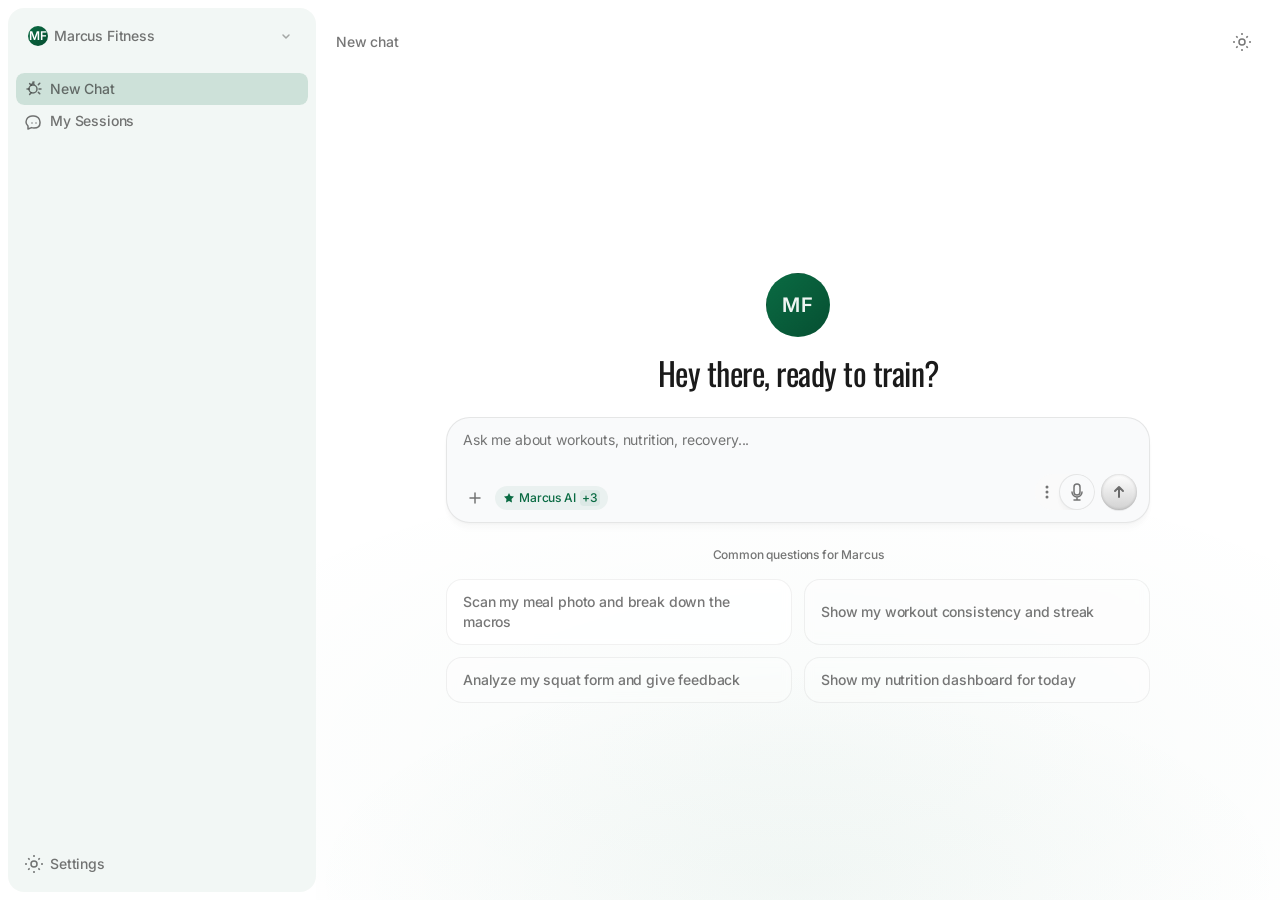
==== commit cedc54d3: "Fix animation and layout issues caused by design system changes - Remove global min-height: 44px on " ====
--- a/index.html
+++ b/index.html
@@ -6,7 +6,7 @@
   <title>Coach Marcus Fitness AI — Kodara</title>
   <link rel="preconnect" href="https://fonts.googleapis.com">
   <link rel="preconnect" href="https://fonts.gstatic.com" crossorigin>
-  <!-- Fonts loaded via @import in design-tokens.css -->
+  <link href="https://fonts.googleapis.com/css2?family=Oswald:wght@400;500;600;700&family=Inter:wght@400;500;600;700&family=Plus+Jakarta+Sans:wght@400;500;600;700&family=Outfit:wght@400;500;600;700&family=Poppins:wght@400;500;600;700&family=Merriweather:wght@400;700&family=DM+Sans:ital,wght@0,400;0,500;0,600;0,700;1,400&family=Atkinson+Hyperlegible:wght@400;700&family=Playfair+Display:wght@400;500;600;700&family=Lato:wght@400;700&family=Sora:wght@400;500;600;700&family=Karla:wght@400;500;600;700&family=Space+Grotesk:wght@400;500;600;700&family=Space+Mono:wght@400;700&family=Cormorant+Garamond:wght@400;500;600;700&family=IBM+Plex+Sans:wght@400;500;600;700&family=Bitter:wght@400;500;600;700&family=Open+Sans:wght@400;500;600;700&family=Fraunces:opsz,wght@9..144,400;9..144,500;9..144,600;9..144,700&family=Commissioner:wght@400;500;600;700&family=Manrope:wght@400;500;600;700&family=Epilogue:wght@400;500;600;700&family=Crimson+Pro:wght@400;500;600;700&family=Public+Sans:wght@400;500;600;700&family=EB+Garamond:wght@400;500;600;700&family=Noto+Sans:wght@400;500;600;700&family=Vollkorn:wght@400;500;600;700&family=Cabin:wght@400;500;600;700&family=Spectral:wght@400;500;600;700&family=Jost:wght@400;500;600;700&family=Work+Sans:wght@400;500;600;700&family=Libre+Franklin:wght@400;500;600;700&family=Nunito:wght@400;500;600;700&family=Crimson+Text:wght@400;600;700&display=swap" rel="stylesheet">
   <link rel="stylesheet" href="design-tokens.css">
   <link rel="stylesheet" href="styles.css">
 </head>
--- a/design-tokens.css
+++ b/design-tokens.css
@@ -6,8 +6,7 @@
    Activated via [data-demo="<id>"] on .app-frame
    ======================================================== */
 
-/* --- Google Fonts --- */
-@import url('https://fonts.googleapis.com/css2?family=Oswald:wght@400;500;600;700&family=Inter:wght@400;500;600;700&family=Plus+Jakarta+Sans:wght@400;500;600;700&family=Outfit:wght@400;500;600;700&family=Poppins:wght@400;500;600;700&family=Merriweather:wght@400;700&family=DM+Sans:ital,wght@0,400;0,500;0,600;0,700;1,400&family=Atkinson+Hyperlegible:wght@400;700&family=Playfair+Display:wght@400;500;600;700&family=Lato:wght@400;700&family=Sora:wght@400;500;600;700&family=Karla:wght@400;500;600;700&family=Space+Grotesk:wght@400;500;600;700&family=Space+Mono:wght@400;700&family=Cormorant+Garamond:wght@400;500;600;700&family=IBM+Plex+Sans:wght@400;500;600;700&family=Bitter:wght@400;500;600;700&family=Open+Sans:wght@400;500;600;700&family=Fraunces:opsz,wght@9..144,400;9..144,500;9..144,600;9..144,700&family=Commissioner:wght@400;500;600;700&family=Manrope:wght@400;500;600;700&family=Epilogue:wght@400;500;600;700&family=Crimson+Pro:wght@400;500;600;700&family=Public+Sans:wght@400;500;600;700&family=EB+Garamond:wght@400;500;600;700&family=Noto+Sans:wght@400;500;600;700&family=Vollkorn:wght@400;500;600;700&family=Cabin:wght@400;500;600;700&family=Spectral:wght@400;500;600;700&family=Jost:wght@400;500;600;700&family=Work+Sans:wght@400;500;600;700&family=Libre+Franklin:wght@400;500;600;700&family=Nunito:wght@400;500;600;700&family=Crimson+Text:wght@400;600;700&display=swap');
+/* Google Fonts loaded via <link> in index.html */
 
 /* --------------------------------------------------------
    GLOBAL FOUNDATIONS
@@ -649,22 +648,12 @@
    MOBILE-FIRST BASELINE
    ======================================================== */
 
-/* Minimum tap targets */
-button,
-a,
-input,
-select,
-textarea,
-[role="button"] {
-  min-height: 2.75rem; /* 44px */
-}
-
-/* Prevent iOS zoom on input focus */
-input,
-select,
-textarea {
-  font-size: max(1rem, 16px);
-}
+/*
+   Minimum tap targets — applied via component classes, not globally.
+   Global min-height on button/a breaks compact UI elements like
+   icon buttons, toggle pills, filter chips, and slider thumbs.
+   Individual components should set their own min tap-target sizes.
+*/
 
 /* Responsive images */
 img {
--- a/styles.css
+++ b/styles.css
@@ -107,10 +107,10 @@
   height: 100%;
   font-family: var(--font-family-body, 'Inter', system-ui, sans-serif);
   font-weight: 500;
-  font-size: var(--font-size-sm, 14px);
-  line-height: var(--line-height-normal, 1.5);
-  letter-spacing: var(--letter-spacing-normal, -0.01em);
-  color: var(--color-text-primary, var(--alpha-light-600));
+  font-size: 14px;
+  line-height: 20px;
+  letter-spacing: -0.15px;
+  color: var(--alpha-light-600);
   background: var(--color-background, var(--white));
   -webkit-font-smoothing: antialiased;
 }
@@ -527,10 +527,10 @@
 
 .hero-heading {
   font-family: var(--font-family-heading, var(--font-family-body));
-  font-size: var(--font-size-3xl, clamp(1.75rem, 1.5rem + 0.9vw, 2.25rem));
-  line-height: var(--line-height-tight, 1.2);
-  letter-spacing: var(--letter-spacing-tight, -0.02em);
-  font-weight: var(--font-weight-normal, 400);
+  font-size: 32px;
+  line-height: 40px;
+  letter-spacing: -0.5px;
+  font-weight: 400;
   color: var(--color-text-primary, var(--black));
   text-align: center;
 }
@@ -1052,10 +1052,10 @@
 
 .settings-title {
   font-family: var(--font-family-heading, var(--font-family-body));
-  font-size: var(--font-size-lg, 1.25rem);
-  line-height: var(--line-height-tight, 1.2);
-  font-weight: var(--font-weight-medium, 500);
-  color: var(--color-text-primary, var(--alpha-light-900));
+  font-size: 20px;
+  line-height: 28px;
+  font-weight: 500;
+  color: var(--alpha-light-900);
   letter-spacing: 0;
 }
 
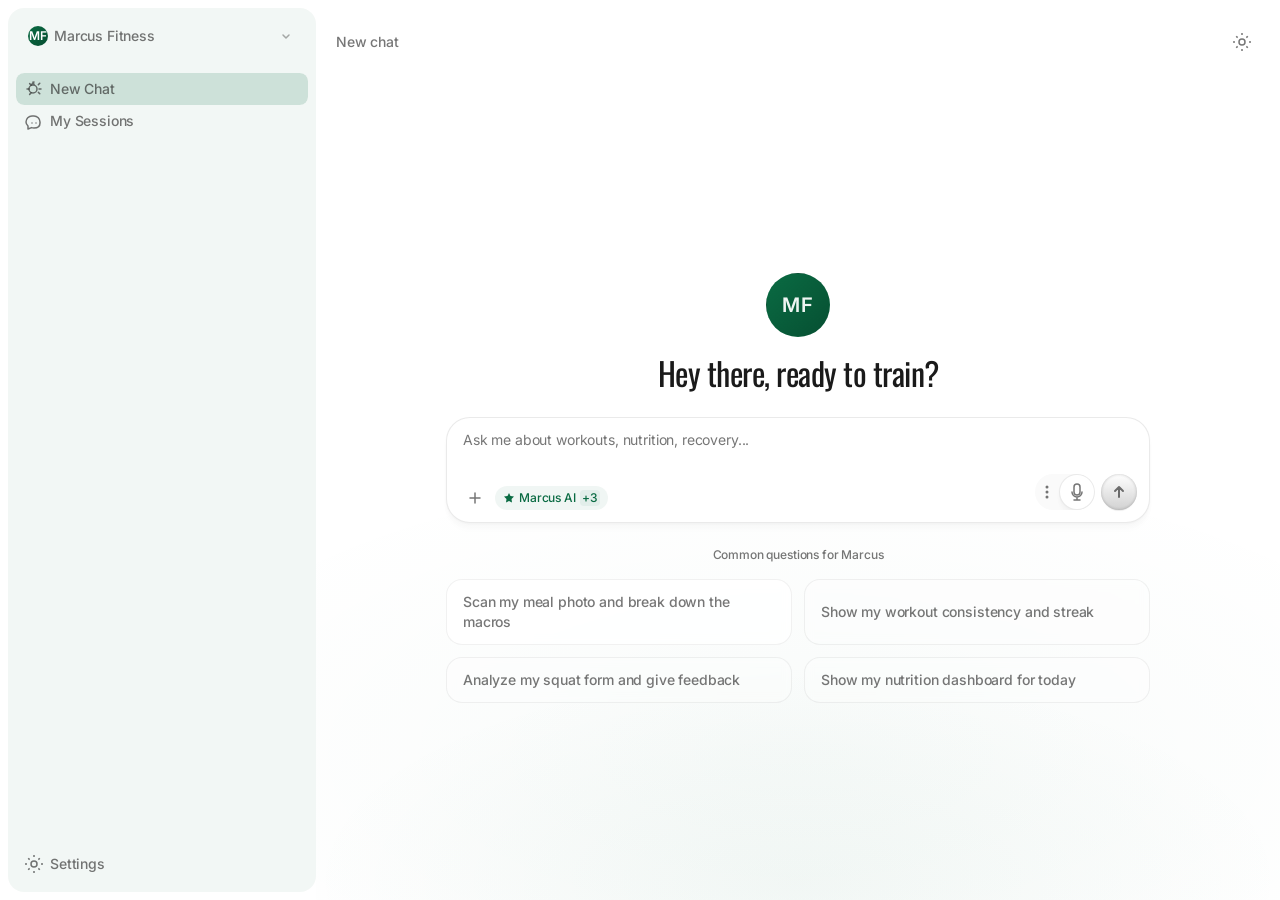
==== commit 0d0ef82d: "Add uniform loading & progress animations across all demos New additive animations.css with shimmer," ====
--- a/index.html
+++ b/index.html
@@ -9,6 +9,7 @@
   <link href="https://fonts.googleapis.com/css2?family=Oswald:wght@400;500;600;700&family=Inter:wght@400;500;600;700&family=Plus+Jakarta+Sans:wght@400;500;600;700&family=Outfit:wght@400;500;600;700&family=Poppins:wght@400;500;600;700&family=Merriweather:wght@400;700&family=DM+Sans:ital,wght@0,400;0,500;0,600;0,700;1,400&family=Atkinson+Hyperlegible:wght@400;700&family=Playfair+Display:wght@400;500;600;700&family=Lato:wght@400;700&family=Sora:wght@400;500;600;700&family=Karla:wght@400;500;600;700&family=Space+Grotesk:wght@400;500;600;700&family=Space+Mono:wght@400;700&family=Cormorant+Garamond:wght@400;500;600;700&family=IBM+Plex+Sans:wght@400;500;600;700&family=Bitter:wght@400;500;600;700&family=Open+Sans:wght@400;500;600;700&family=Fraunces:opsz,wght@9..144,400;9..144,500;9..144,600;9..144,700&family=Commissioner:wght@400;500;600;700&family=Manrope:wght@400;500;600;700&family=Epilogue:wght@400;500;600;700&family=Crimson+Pro:wght@400;500;600;700&family=Public+Sans:wght@400;500;600;700&family=EB+Garamond:wght@400;500;600;700&family=Noto+Sans:wght@400;500;600;700&family=Vollkorn:wght@400;500;600;700&family=Cabin:wght@400;500;600;700&family=Spectral:wght@400;500;600;700&family=Jost:wght@400;500;600;700&family=Work+Sans:wght@400;500;600;700&family=Libre+Franklin:wght@400;500;600;700&family=Nunito:wght@400;500;600;700&family=Crimson+Text:wght@400;600;700&display=swap" rel="stylesheet">
   <link rel="stylesheet" href="design-tokens.css">
   <link rel="stylesheet" href="styles.css">
+  <link rel="stylesheet" href="animations.css">
 </head>
 <body>
   <div class="app-frame" id="app" data-demo="marcus">
--- a/styles.css
+++ b/styles.css
@@ -111,7 +111,7 @@
   line-height: 20px;
   letter-spacing: -0.15px;
   color: var(--alpha-light-600);
-  background: var(--color-background, var(--white));
+  background: var(--white);
   -webkit-font-smoothing: antialiased;
 }
 
@@ -123,14 +123,14 @@
   width: 100vw;
   height: 100vh;
   overflow: hidden;
-  background: var(--color-background, var(--white));
+  background: var(--white);
   position: relative;
 }
 
 /* --- Sidebar --- */
 .sidebar {
   width: var(--sidebar-width);
-  background: var(--color-background, var(--white));
+  background: var(--white);
   padding: 8px 0 8px 8px;
   flex-shrink: 0;
   display: flex;
@@ -195,7 +195,7 @@
   left: 8px;
   right: 8px;
   z-index: 50;
-  background: var(--color-surface, var(--white));
+  background: var(--white);
   border: 1px solid var(--alpha-light-100);
   border-radius: 16px;
   box-shadow: var(--shadow-modal);
@@ -531,13 +531,13 @@
   line-height: 40px;
   letter-spacing: -0.5px;
   font-weight: 400;
-  color: var(--color-text-primary, var(--black));
+  color: var(--black);
   text-align: center;
 }
 
 /* --- Chat Input Card --- */
 .chat-input-card {
-  background: var(--color-surface, var(--white));
+  background: var(--white);
   border: 1px solid var(--alpha-light-100);
   border-radius: 24px;
   box-shadow: var(--shadow-card);
@@ -647,7 +647,7 @@
 
 /* Mic Button */
 .icon-btn--mic {
-  background: var(--color-surface, var(--white));
+  background: var(--white);
   border: 1px solid var(--alpha-light-100);
   border-radius: 24px;
   box-shadow: var(--shadow-card);
@@ -1051,7 +1051,6 @@
 }
 
 .settings-title {
-  font-family: var(--font-family-heading, var(--font-family-body));
   font-size: 20px;
   line-height: 28px;
   font-weight: 500;
@@ -1254,7 +1253,7 @@
    ======================================================== */
 
 .chat-response-card {
-  background: var(--color-surface, var(--white));
+  background: var(--white);
   border: 1px solid var(--alpha-light-100);
   border-radius: 16px;
   box-shadow: var(--shadow-card);
@@ -1326,7 +1325,7 @@
 }
 
 .toggle-pill__btn--active {
-  background: var(--color-surface, var(--white));
+  background: var(--white);
   color: var(--alpha-light-900);
   box-shadow: 0px 1px 2px rgba(0,0,0,0.06);
 }
@@ -1600,7 +1599,7 @@
   align-items: center;
   gap: 2px;
   padding: 12px 8px;
-  background: var(--color-surface, var(--white));
+  background: var(--white);
 }
 
 .habit-stat--streak {
@@ -1921,7 +1920,7 @@
   position: absolute;
   width: 16px;
   height: 16px;
-  background: var(--color-surface, var(--white));
+  background: var(--white);
   border-radius: 999px;
   top: 2px;
   left: 2px;
@@ -2662,7 +2661,7 @@
 }
 
 .competitor__filter-btn--active {
-  background: var(--color-surface, var(--white));
+  background: var(--white);
   border-color: var(--alpha-light-100);
   color: var(--alpha-light-900);
   box-shadow: 0px 1px 2px rgba(0,0,0,0.06);
@@ -2902,7 +2901,7 @@
 }
 
 .ad-gen__tab--active {
-  background: var(--color-surface, var(--white));
+  background: var(--white);
   color: var(--alpha-light-900);
   box-shadow: 0px 1px 2px rgba(0,0,0,0.06);
 }
@@ -3536,7 +3535,7 @@
   appearance: none;
   width: 12px;
   height: 12px;
-  background: var(--color-surface, var(--white));
+  background: var(--white);
   border-radius: 999px;
   border: none;
   cursor: pointer;
@@ -3545,7 +3544,7 @@
 .video-diagnostic__volume-slider::-moz-range-thumb {
   width: 12px;
   height: 12px;
-  background: var(--color-surface, var(--white));
+  background: var(--white);
   border-radius: 999px;
   border: none;
   cursor: pointer;
@@ -3788,7 +3787,7 @@
   align-items: center;
   gap: 2px;
   padding: 12px 8px;
-  background: var(--color-surface, var(--white));
+  background: var(--white);
 }
 
 .pm-hub__stat-number {
@@ -3954,7 +3953,7 @@
   flex-direction: column;
   gap: 2px;
   padding: 12px 8px;
-  background: var(--color-surface, var(--white));
+  background: var(--white);
   align-items: center;
 }
 
@@ -4380,7 +4379,7 @@
    ======================================================== */
 
 .watchdog-card {
-  background: var(--color-surface, var(--white));
+  background: var(--white);
   border: 1px solid var(--alpha-light-100);
   border-left: 3px solid color-mix(in srgb, var(--color-primary) 50%, transparent);
   border-radius: 16px;
@@ -4695,7 +4694,7 @@
   align-items: center;
   gap: 4px;
   padding: 16px 12px;
-  background: var(--color-surface, var(--white));
+  background: var(--white);
   text-align: center;
 }
 
@@ -4897,7 +4896,7 @@
   align-items: center;
   gap: 2px;
   padding: 12px 8px;
-  background: var(--color-surface, var(--white));
+  background: var(--white);
 }
 
 .session__stat-number {
@@ -6391,7 +6390,7 @@
   align-items: center;
   gap: 2px;
   padding: 10px 8px;
-  background: var(--color-surface, var(--white));
+  background: var(--white);
 }
 
 .email-seq__stat-value {
@@ -7342,7 +7341,7 @@
   align-items: center;
   gap: 2px;
   padding: 14px 8px;
-  background: var(--color-surface, var(--white));
+  background: var(--white);
 }
 
 .campaign-dash__top-metric-value {
@@ -7969,7 +7968,7 @@
   align-items: center;
   gap: 2px;
   padding: 14px 8px;
-  background: var(--color-surface, var(--white));
+  background: var(--white);
 }
 
 .biz-dash__metric-value {
@@ -8741,7 +8740,7 @@
   color: var(--alpha-light-900);
   line-height: 20px;
   letter-spacing: -0.15px;
-  background: var(--color-surface, var(--white));
+  background: var(--white);
   border: 1px solid var(--alpha-light-100);
   border-radius: 8px;
   resize: vertical;
@@ -9251,7 +9250,7 @@
   font-weight: 400;
   color: var(--alpha-light-900);
   line-height: 20px;
-  background: var(--color-surface, var(--white));
+  background: var(--white);
   border: 1px solid var(--alpha-light-100);
   border-radius: 8px;
   resize: none;
@@ -9288,7 +9287,7 @@
   width: 18px;
   height: 18px;
   border-radius: 999px;
-  background: var(--color-surface, var(--white));
+  background: var(--white);
   border: 2px solid var(--alpha-brand-950);
   box-shadow: 0px 1px 3px rgba(0, 0, 0, 0.1);
   cursor: pointer;
@@ -9298,7 +9297,7 @@
   width: 18px;
   height: 18px;
   border-radius: 999px;
-  background: var(--color-surface, var(--white));
+  background: var(--white);
   border: 2px solid var(--alpha-brand-950);
   box-shadow: 0px 1px 3px rgba(0, 0, 0, 0.1);
   cursor: pointer;
@@ -9479,7 +9478,7 @@
   align-items: center;
   gap: 2px;
   padding: 12px 8px;
-  background: var(--color-surface, var(--white));
+  background: var(--white);
 }
 
 .progress-tl__stat-number {
@@ -9888,7 +9887,7 @@
   align-items: center;
   gap: 2px;
   padding: 12px 8px;
-  background: var(--color-surface, var(--white));
+  background: var(--white);
 }
 
 .callhist__summary-number {
@@ -10213,7 +10212,7 @@
   align-items: center;
   gap: 2px;
   padding: 10px 8px;
-  background: var(--color-surface, var(--white));
+  background: var(--white);
 }
 
 .cma__subject-stat-value {
@@ -10296,7 +10295,7 @@
   font-weight: 600;
   color: #0891b2;
   white-space: nowrap;
-  background: var(--color-surface, var(--white));
+  background: var(--white);
   padding: 2px 6px;
   border-radius: 4px;
   box-shadow: 0 1px 3px rgba(0, 0, 0, 0.08);
@@ -10682,7 +10681,7 @@
   align-items: center;
   gap: 4px;
   padding: 14px 8px;
-  background: var(--color-surface, var(--white));
+  background: var(--white);
 }
 
 .market__metric-label {
@@ -10895,7 +10894,7 @@
   flex-direction: column;
   align-items: center;
   padding: 12px 8px;
-  background: var(--color-surface, var(--white));
+  background: var(--white);
   gap: 2px;
 }
 
@@ -11123,7 +11122,7 @@
   height: 10px;
   border-radius: 999px;
   border: 2px solid var(--alpha-light-200);
-  background: var(--color-surface, var(--white));
+  background: var(--white);
   flex-shrink: 0;
 }
 
@@ -11502,7 +11501,7 @@
   flex-direction: column;
   align-items: center;
   padding: 12px 8px;
-  background: var(--color-surface, var(--white));
+  background: var(--white);
   gap: 2px;
 }
 
@@ -12369,7 +12368,7 @@
 }
 
 .wealth__tx-filter--active {
-  background: var(--color-surface, var(--white));
+  background: var(--white);
   border-color: var(--alpha-light-100);
   color: var(--alpha-light-900);
   box-shadow: 0px 1px 2px rgba(0,0,0,0.06);
@@ -13370,7 +13369,7 @@
   align-items: center;
   gap: 2px;
   padding: 12px 8px;
-  background: var(--color-surface, var(--white));
+  background: var(--white);
 }
 
 .perf__metric-value {
@@ -13652,7 +13651,7 @@
   width: 100%;
   min-height: 140px;
   padding: 16px;
-  background: var(--color-surface, var(--white));
+  background: var(--white);
   border: 1px solid var(--alpha-light-100);
   border-radius: 12px;
   font-family: inherit;
@@ -14151,7 +14150,7 @@
   align-items: center;
   gap: 2px;
   padding: 12px 8px;
-  background: var(--color-surface, var(--white));
+  background: var(--white);
 }
 
 .streak__stat-value {
@@ -14548,7 +14547,7 @@
   align-items: center;
   gap: 2px;
   padding: 12px 8px;
-  background: var(--color-surface, var(--white));
+  background: var(--white);
 }
 
 .activity__summary-value {
@@ -14751,7 +14750,7 @@
 .template__toggle-thumb {
   width: 16px;
   height: 16px;
-  background: var(--color-surface, var(--white));
+  background: var(--white);
   border-radius: 999px;
   position: absolute;
   top: 2px;
@@ -16158,7 +16157,7 @@
   align-items: center;
   gap: 2px;
   padding: 12px 8px;
-  background: var(--color-surface, var(--white));
+  background: var(--white);
 }
 
 .biz-qb__stat-label {
@@ -16564,7 +16563,7 @@
   align-items: center;
   gap: 2px;
   padding: 12px 8px;
-  background: var(--color-surface, var(--white));
+  background: var(--white);
 }
 
 .biz-delegated__summary-num {
@@ -16786,7 +16785,7 @@
   color: rgba(26, 26, 26, 0.88);
   line-height: 20px;
   letter-spacing: -0.15px;
-  background: var(--color-surface, var(--white));
+  background: var(--white);
   border: 1px solid rgba(26, 26, 26, 0.09);
   border-radius: 8px;
   resize: vertical;
@@ -17143,7 +17142,7 @@
   width: 18px;
   height: 18px;
   border-radius: 999px;
-  background: var(--color-surface, var(--white));
+  background: var(--white);
   border: 2px solid var(--color-primary);
   box-shadow: 0px 1px 3px rgba(0, 0, 0, 0.1);
   cursor: pointer;
@@ -17153,7 +17152,7 @@
   width: 18px;
   height: 18px;
   border-radius: 999px;
-  background: var(--color-surface, var(--white));
+  background: var(--white);
   border: 2px solid var(--color-primary);
   box-shadow: 0px 1px 3px rgba(0, 0, 0, 0.1);
   cursor: pointer;
@@ -17199,7 +17198,7 @@
   align-items: center;
   gap: 2px;
   padding: 12px 8px;
-  background: var(--color-surface, var(--white));
+  background: var(--white);
 }
 
 .sage-timeline__trend-label {
@@ -17400,7 +17399,7 @@
   width: 18px;
   height: 18px;
   border-radius: 999px;
-  background: var(--color-surface, var(--white));
+  background: var(--white);
   border: 2px solid var(--color-primary);
   box-shadow: 0px 1px 3px rgba(0, 0, 0, 0.1);
   cursor: pointer;
@@ -17410,7 +17409,7 @@
   width: 18px;
   height: 18px;
   border-radius: 999px;
-  background: var(--color-surface, var(--white));
+  background: var(--white);
   border: 2px solid var(--color-primary);
   box-shadow: 0px 1px 3px rgba(0, 0, 0, 0.1);
   cursor: pointer;
--- a/animations.css
+++ b/animations.css
@@ -0,0 +1,212 @@
+/* ============================================================
+   Uniform Loading & Progress Animations
+   Purely additive — loaded after styles.css, no overrides.
+   ============================================================ */
+
+/* --- a) Shimmer overlay on thinking containers --- */
+@keyframes uni-shimmer-sweep {
+  0%   { transform: translateX(-100%); }
+  100% { transform: translateX(100%); }
+}
+
+.uni-shimmer {
+  position: relative;
+  overflow: hidden;
+}
+
+.uni-shimmer::after {
+  content: '';
+  position: absolute;
+  inset: 0;
+  background: linear-gradient(
+    90deg,
+    transparent 0%,
+    color-mix(in srgb, var(--color-primary) 8%, transparent) 40%,
+    color-mix(in srgb, var(--color-primary) 14%, transparent) 50%,
+    color-mix(in srgb, var(--color-primary) 8%, transparent) 60%,
+    transparent 100%
+  );
+  animation: uni-shimmer-sweep 2s ease-in-out infinite;
+  pointer-events: none;
+  z-index: 1;
+}
+
+/* --- b) Gradient progress bar --- */
+@keyframes uni-progress-fill {
+  0%   { width: 0%; }
+  100% { width: 100%; }
+}
+
+@keyframes uni-progress-glow {
+  0%, 100% { opacity: 0.6; }
+  50%      { opacity: 1; }
+}
+
+.uni-progress {
+  width: 100%;
+  height: 4px;
+  background: color-mix(in srgb, var(--color-primary) 12%, transparent);
+  border-radius: 2px;
+  overflow: hidden;
+  margin-top: 12px;
+}
+
+.uni-progress__fill {
+  height: 100%;
+  border-radius: 2px;
+  background: linear-gradient(
+    90deg,
+    var(--color-primary),
+    var(--color-primary-light, var(--color-primary))
+  );
+  animation:
+    uni-progress-fill 2s ease-out forwards,
+    uni-progress-glow 1.5s ease-in-out infinite;
+  box-shadow: 0 0 8px color-mix(in srgb, var(--color-primary) 40%, transparent);
+}
+
+.uni-progress--medium .uni-progress__fill {
+  animation-duration: 3s, 1.5s;
+}
+
+.uni-progress--long .uni-progress__fill {
+  animation-duration: 5s, 1.5s;
+}
+
+/* --- c) Icon pulse ring --- */
+@keyframes uni-pulse-expand {
+  0%   { transform: scale(1); opacity: 0.5; }
+  100% { transform: scale(1.6); opacity: 0; }
+}
+
+.uni-pulse-ring {
+  position: relative;
+}
+
+.uni-pulse-ring::before {
+  content: '';
+  position: absolute;
+  inset: -4px;
+  border-radius: inherit;
+  border: 2px solid var(--color-primary);
+  animation: uni-pulse-expand 1.8s ease-out infinite;
+  pointer-events: none;
+}
+
+/* --- d) Crossfade transitions --- */
+@keyframes uni-fade-out-kf {
+  0%   { opacity: 1; transform: translateY(0); }
+  100% { opacity: 0; transform: translateY(-8px); }
+}
+
+@keyframes uni-fade-in-kf {
+  0%   { opacity: 0; transform: translateY(12px); }
+  100% { opacity: 1; transform: translateY(0); }
+}
+
+.uni-fade-out {
+  animation: uni-fade-out-kf 250ms ease-in forwards;
+  pointer-events: none;
+}
+
+.uni-fade-in {
+  animation: uni-fade-in-kf 400ms ease-out forwards;
+}
+
+/* --- e) Result section stagger --- */
+.uni-stagger > * {
+  opacity: 0;
+  animation: uni-fade-in-kf 400ms ease-out forwards;
+}
+
+.uni-stagger > *:nth-child(1) { animation-delay: 0ms; }
+.uni-stagger > *:nth-child(2) { animation-delay: 80ms; }
+.uni-stagger > *:nth-child(3) { animation-delay: 160ms; }
+.uni-stagger > *:nth-child(4) { animation-delay: 240ms; }
+.uni-stagger > *:nth-child(5) { animation-delay: 320ms; }
+.uni-stagger > *:nth-child(6) { animation-delay: 400ms; }
+.uni-stagger > *:nth-child(7) { animation-delay: 480ms; }
+.uni-stagger > *:nth-child(8) { animation-delay: 560ms; }
+
+/* --- f) Enhanced loading dots (brand-colored bounce) --- */
+@keyframes uni-dot-bounce {
+  0%, 80%, 100% { transform: translateY(0); opacity: 0.4; }
+  40%           { transform: translateY(-6px); opacity: 1; }
+}
+
+.message-loading .loading-dots span {
+  background: var(--color-primary);
+  animation: uni-dot-bounce 1.2s ease-in-out infinite;
+}
+
+.message-loading .loading-dots span:nth-child(2) {
+  animation-delay: 0.15s;
+}
+
+.message-loading .loading-dots span:nth-child(3) {
+  animation-delay: 0.3s;
+}
+
+/* --- g) Generic thinking state --- */
+.uni-generic-thinking {
+  display: flex;
+  flex-direction: column;
+  gap: 8px;
+  padding: 16px;
+}
+
+.uni-generic-thinking__header {
+  display: flex;
+  align-items: center;
+  gap: 10px;
+}
+
+.uni-generic-thinking__icon {
+  width: 32px;
+  height: 32px;
+  border-radius: 8px;
+  background: color-mix(in srgb, var(--color-primary) 10%, transparent);
+  display: flex;
+  align-items: center;
+  justify-content: center;
+  color: var(--color-primary);
+  flex-shrink: 0;
+}
+
+.uni-generic-thinking__icon svg {
+  width: 18px;
+  height: 18px;
+}
+
+.uni-generic-thinking__text {
+  font-size: 0.9rem;
+  color: var(--color-text-secondary, #64748b);
+  font-weight: 500;
+}
+
+/* --- h) Reduced motion --- */
+@media (prefers-reduced-motion: reduce) {
+  .uni-shimmer::after,
+  .uni-pulse-ring::before,
+  .uni-fade-out,
+  .uni-fade-in,
+  .uni-stagger > * {
+    animation: none;
+  }
+
+  .uni-progress__fill {
+    animation: none;
+    width: 100%;
+  }
+
+  .message-loading .loading-dots span {
+    animation: none;
+    opacity: 0.7;
+  }
+
+  .uni-fade-in,
+  .uni-stagger > * {
+    opacity: 1;
+    transform: none;
+  }
+}
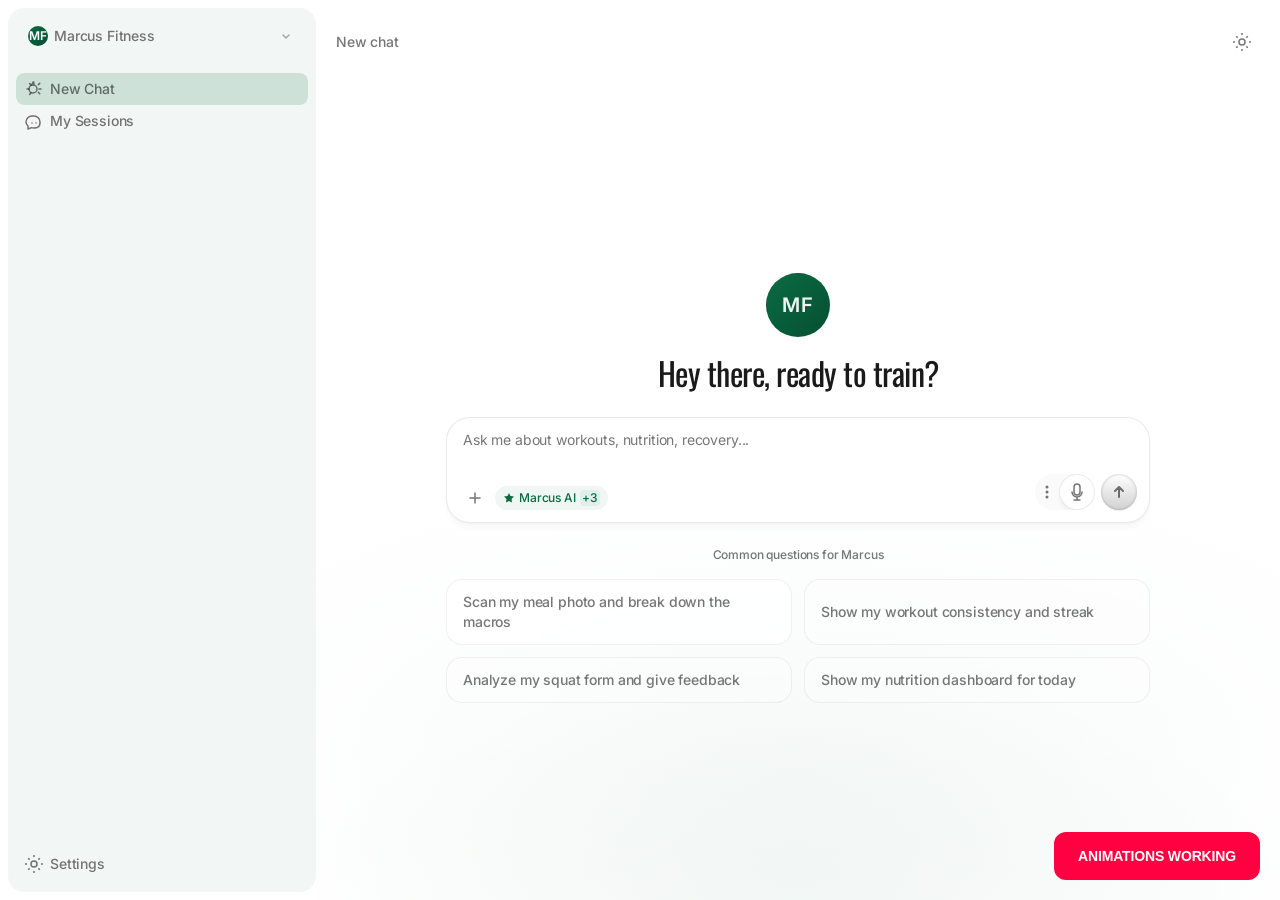
==== commit 02036d51: "Add animation diagnostic badge for debugging Temporary red badge in bottom-right that bounces if ani" ====
--- a/index.html
+++ b/index.html
@@ -304,6 +304,17 @@
 
   </div>
 
+  <!-- Animation diagnostic — remove after testing -->
+  <div id="animDiag" style="position:fixed;bottom:20px;right:20px;z-index:9999;background:#ff0040;color:#fff;padding:16px 24px;border-radius:12px;font:bold 14px sans-serif;animation:diagBounce 1s ease-in-out infinite alternate;pointer-events:none;">
+    ANIMATIONS WORKING
+  </div>
+  <style>
+    @keyframes diagBounce { from { transform: translateY(0); opacity: 1; } to { transform: translateY(-20px); opacity: 0.5; } }
+    @media (prefers-reduced-motion: reduce) {
+      #animDiag::after { content: ' — REDUCED MOTION IS ON'; }
+    }
+  </style>
+
   <script src="app.js"></script>
 </body>
 </html>
--- a/styles.css
+++ b/styles.css
@@ -17753,3 +17753,352 @@
     padding: 0 12px;
   }
 }
+
+/* ============================================================
+   SaaS Animation System
+   Entrance, micro-interaction, and data animations
+   ============================================================ */
+
+/* --- Keyframes --- */
+
+@keyframes saas-fade-in-up {
+  from {
+    opacity: 0;
+    transform: translateY(30px);
+  }
+  to {
+    opacity: 1;
+    transform: translateY(0);
+  }
+}
+
+@keyframes saas-scale-in {
+  from {
+    opacity: 0;
+    transform: scale(0.9);
+  }
+  to {
+    opacity: 1;
+    transform: scale(1);
+  }
+}
+
+@keyframes saas-slide-in-right {
+  from {
+    opacity: 0;
+    transform: translateX(20px);
+  }
+  to {
+    opacity: 1;
+    transform: translateX(0);
+  }
+}
+
+@keyframes saas-slide-in-left {
+  from {
+    opacity: 0;
+    transform: translateX(-16px);
+  }
+  to {
+    opacity: 1;
+    transform: translateX(0);
+  }
+}
+
+@keyframes saas-avatar-glow-pulse {
+  0%, 100% {
+    opacity: 0.5;
+    transform: scale(1);
+  }
+  50% {
+    opacity: 0.8;
+    transform: scale(1.05);
+  }
+}
+
+@keyframes saas-view-fade-in {
+  from {
+    opacity: 0;
+  }
+  to {
+    opacity: 1;
+  }
+}
+
+@keyframes saas-number-pop {
+  0% {
+    opacity: 0;
+    transform: scale(0.8) translateY(4px);
+  }
+  60% {
+    transform: scale(1.04) translateY(-1px);
+  }
+  100% {
+    opacity: 1;
+    transform: scale(1) translateY(0);
+  }
+}
+
+/* --- Dashboard entrance animations --- */
+
+.dashboard-content.is-animated .hero-greeting {
+  animation: saas-fade-in-up 600ms cubic-bezier(0.16, 1, 0.3, 1) both;
+}
+
+.dashboard-content.is-animated .chat-input-card {
+  animation: saas-scale-in 600ms cubic-bezier(0.16, 1, 0.3, 1) 150ms both;
+}
+
+.dashboard-content.is-animated .suggestions {
+  animation: saas-fade-in-up 600ms cubic-bezier(0.16, 1, 0.3, 1) 300ms both;
+}
+
+.dashboard-content.is-animated .suggestions-grid .suggestion-card:nth-child(1) {
+  animation: saas-fade-in-up 500ms cubic-bezier(0.16, 1, 0.3, 1) 400ms both;
+}
+.dashboard-content.is-animated .suggestions-grid .suggestion-card:nth-child(2) {
+  animation: saas-fade-in-up 500ms cubic-bezier(0.16, 1, 0.3, 1) 500ms both;
+}
+.dashboard-content.is-animated .suggestions-grid .suggestion-card:nth-child(3) {
+  animation: saas-fade-in-up 500ms cubic-bezier(0.16, 1, 0.3, 1) 600ms both;
+}
+.dashboard-content.is-animated .suggestions-grid .suggestion-card:nth-child(4) {
+  animation: saas-fade-in-up 500ms cubic-bezier(0.16, 1, 0.3, 1) 700ms both;
+}
+
+/* Avatar glow subtle pulse on dashboard */
+.dashboard-content.is-animated .avatar-glow {
+  animation: saas-avatar-glow-pulse 3s ease-in-out infinite;
+}
+
+/* --- Micro-interactions: Buttons --- */
+
+.send-btn {
+  transition: opacity 150ms ease-out, transform 150ms cubic-bezier(0.34, 1.56, 0.64, 1);
+}
+.send-btn:hover {
+  transform: scale(1.02);
+}
+.send-btn:active {
+  transform: scale(0.96);
+}
+
+.icon-btn {
+  transition: background-color 150ms ease-out, transform 150ms cubic-bezier(0.34, 1.56, 0.64, 1);
+}
+.icon-btn:active {
+  transform: scale(0.94);
+}
+
+/* --- Micro-interactions: Suggestion cards --- */
+
+.suggestion-card {
+  transition: background-color 150ms ease-out, border-color 150ms ease-out, transform 200ms cubic-bezier(0.16, 1, 0.3, 1), box-shadow 200ms ease-out;
+}
+.suggestion-card:hover {
+  transform: translateY(-4px);
+  box-shadow: 0 8px 20px rgba(0, 0, 0, 0.12);
+}
+.suggestion-card:active {
+  transform: translateY(0) scale(0.98);
+  box-shadow: none;
+}
+
+/* --- Micro-interactions: Action chips --- */
+
+.action-chip {
+  transition: background-color 150ms ease-out, transform 150ms cubic-bezier(0.34, 1.56, 0.64, 1);
+}
+.action-chip:active {
+  transform: scale(0.97);
+}
+
+/* --- Micro-interactions: Agent chip --- */
+
+.agent-chip {
+  transition: background-color 150ms ease-out, transform 150ms cubic-bezier(0.34, 1.56, 0.64, 1);
+}
+.agent-chip:active {
+  transform: scale(0.97);
+}
+
+/* --- Chat input focus glow --- */
+
+.chat-input-card:focus-within {
+  box-shadow: var(--shadow-card), 0 0 0 3px color-mix(in srgb, var(--color-primary, #106844) 10%, transparent);
+}
+
+/* --- Chat message entrance animations --- */
+
+.message-user.is-animated {
+  animation: saas-slide-in-right 400ms cubic-bezier(0.16, 1, 0.3, 1) both;
+}
+
+.message-ai.is-animated {
+  animation: saas-slide-in-left 400ms cubic-bezier(0.16, 1, 0.3, 1) both;
+}
+
+.message-loading.is-animated {
+  animation: saas-fade-in-up 300ms cubic-bezier(0.16, 1, 0.3, 1) both;
+}
+
+/* --- Rich component staggered entrance --- */
+
+.chat-response-card.is-animated {
+  animation: saas-scale-in 500ms cubic-bezier(0.16, 1, 0.3, 1) both;
+}
+
+.chat-response-card.is-animated .chat-response-card__header {
+  animation: saas-fade-in-up 400ms cubic-bezier(0.16, 1, 0.3, 1) 100ms both;
+}
+
+.chat-response-card.is-animated .chat-response-card__body {
+  animation: saas-fade-in-up 400ms cubic-bezier(0.16, 1, 0.3, 1) 200ms both;
+}
+
+.chat-response-card.is-animated .chat-response-card__footer {
+  animation: saas-fade-in-up 400ms cubic-bezier(0.16, 1, 0.3, 1) 300ms both;
+}
+
+/* --- View transitions --- */
+
+.view--dashboard.is-view-enter {
+  animation: saas-view-fade-in 300ms ease-out both;
+}
+
+.view--chat.is-view-enter {
+  animation: saas-view-fade-in 300ms ease-out both;
+}
+
+/* --- Settings modal improvements --- */
+
+.settings-dialog {
+  transition: transform 200ms cubic-bezier(0.16, 1, 0.3, 1);
+}
+
+.settings-section {
+  animation: saas-fade-in-up 400ms cubic-bezier(0.16, 1, 0.3, 1) both;
+}
+.settings-section:nth-child(2) {
+  animation-delay: 60ms;
+}
+.settings-section:nth-child(3) {
+  animation-delay: 120ms;
+}
+
+/* --- Demo switcher dropdown enhancement --- */
+
+.demo-dropdown__item {
+  transition: background-color 100ms ease-out, transform 100ms ease-out;
+}
+.demo-dropdown__item:active {
+  transform: scale(0.98);
+}
+
+/* --- Sidebar item enhancement --- */
+
+.sidebar-item {
+  transition: background-color 100ms ease-out, transform 100ms ease-out;
+}
+.sidebar-item:active {
+  transform: scale(0.98);
+}
+
+/* --- Number/stat pop animation class --- */
+
+.stat-animate {
+  animation: saas-number-pop 500ms cubic-bezier(0.16, 1, 0.3, 1) both;
+}
+.stat-animate:nth-child(2) { animation-delay: 50ms; }
+.stat-animate:nth-child(3) { animation-delay: 100ms; }
+.stat-animate:nth-child(4) { animation-delay: 150ms; }
+
+/* --- Close button --- */
+
+.close-btn {
+  transition: background-color 150ms ease-out, transform 150ms cubic-bezier(0.34, 1.56, 0.64, 1);
+}
+.close-btn:active {
+  transform: scale(0.92);
+}
+
+/* --- Settings edit button --- */
+
+.settings-edit-btn {
+  transition: opacity 150ms, transform 150ms cubic-bezier(0.34, 1.56, 0.64, 1);
+}
+.settings-edit-btn:active {
+  transform: scale(0.95);
+}
+
+/* ============================================================
+   prefers-reduced-motion: Disable or simplify ALL animations
+   ============================================================ */
+
+@media (prefers-reduced-motion: reduce) {
+  /* Kill all custom entrance animations */
+  .dashboard-content.is-animated .hero-greeting,
+  .dashboard-content.is-animated .chat-input-card,
+  .dashboard-content.is-animated .suggestions,
+  .dashboard-content.is-animated .suggestions-grid .suggestion-card,
+  .message-user.is-animated,
+  .message-ai.is-animated,
+  .message-loading.is-animated,
+  .chat-response-card.is-animated,
+  .chat-response-card.is-animated .chat-response-card__header,
+  .chat-response-card.is-animated .chat-response-card__body,
+  .chat-response-card.is-animated .chat-response-card__footer,
+  .view--dashboard.is-view-enter,
+  .view--chat.is-view-enter,
+  .settings-section,
+  .stat-animate {
+    animation: none !important;
+    opacity: 1 !important;
+    transform: none !important;
+  }
+
+  /* Kill avatar glow pulse */
+  .dashboard-content.is-animated .avatar-glow {
+    animation: none !important;
+  }
+
+  /* Remove hover transforms, keep color transitions */
+  .send-btn:hover,
+  .send-btn:active,
+  .icon-btn:active,
+  .suggestion-card:hover,
+  .suggestion-card:active,
+  .action-chip:active,
+  .agent-chip:active,
+  .demo-dropdown__item:active,
+  .sidebar-item:active,
+  .close-btn:active,
+  .settings-edit-btn:active {
+    transform: none !important;
+  }
+
+  /* Simplify all transitions to instant */
+  *,
+  *::before,
+  *::after {
+    transition-duration: 0.01ms !important;
+    animation-duration: 0.01ms !important;
+    animation-iteration-count: 1 !important;
+  }
+
+  /* Kill existing infinite animations */
+  .loading-dots span,
+  .uni-pulse-ring::before,
+  .avatar-glow {
+    animation: none !important;
+  }
+
+  /* Show progress bars at 100% immediately */
+  .uni-progress__fill,
+  .cal-ai__scan-bar-fill,
+  .fb-ads__sync-bar-fill,
+  .mindset__progress-fill {
+    animation: none !important;
+    width: 100% !important;
+  }
+}
--- a/animations.css
+++ b/animations.css
@@ -3,35 +3,7 @@
    Purely additive — loaded after styles.css, no overrides.
    ============================================================ */
 
-/* --- a) Shimmer overlay on thinking containers --- */
-@keyframes uni-shimmer-sweep {
-  0%   { transform: translateX(-100%); }
-  100% { transform: translateX(100%); }
-}
-
-.uni-shimmer {
-  position: relative;
-  overflow: hidden;
-}
-
-.uni-shimmer::after {
-  content: '';
-  position: absolute;
-  inset: 0;
-  background: linear-gradient(
-    90deg,
-    transparent 0%,
-    color-mix(in srgb, var(--color-primary) 8%, transparent) 40%,
-    color-mix(in srgb, var(--color-primary) 14%, transparent) 50%,
-    color-mix(in srgb, var(--color-primary) 8%, transparent) 60%,
-    transparent 100%
-  );
-  animation: uni-shimmer-sweep 2s ease-in-out infinite;
-  pointer-events: none;
-  z-index: 1;
-}
-
-/* --- b) Gradient progress bar --- */
+/* --- a) Gradient progress bar --- */
 @keyframes uni-progress-fill {
   0%   { width: 0%; }
   100% { width: 100%; }
@@ -115,11 +87,9 @@
 
 /* --- e) Result section stagger --- */
 .uni-stagger > * {
-  opacity: 0;
-  animation: uni-fade-in-kf 400ms ease-out forwards;
+  animation: uni-fade-in-kf 400ms ease-out both;
 }
 
-.uni-stagger > *:nth-child(1) { animation-delay: 0ms; }
 .uni-stagger > *:nth-child(2) { animation-delay: 80ms; }
 .uni-stagger > *:nth-child(3) { animation-delay: 160ms; }
 .uni-stagger > *:nth-child(4) { animation-delay: 240ms; }
@@ -128,24 +98,7 @@
 .uni-stagger > *:nth-child(7) { animation-delay: 480ms; }
 .uni-stagger > *:nth-child(8) { animation-delay: 560ms; }
 
-/* --- f) Enhanced loading dots (brand-colored bounce) --- */
-@keyframes uni-dot-bounce {
-  0%, 80%, 100% { transform: translateY(0); opacity: 0.4; }
-  40%           { transform: translateY(-6px); opacity: 1; }
-}
-
-.message-loading .loading-dots span {
-  background: var(--color-primary);
-  animation: uni-dot-bounce 1.2s ease-in-out infinite;
-}
-
-.message-loading .loading-dots span:nth-child(2) {
-  animation-delay: 0.15s;
-}
-
-.message-loading .loading-dots span:nth-child(3) {
-  animation-delay: 0.3s;
-}
+/* --- f) Loading dots — keep original styles.css appearance --- */
 
 /* --- g) Generic thinking state --- */
 .uni-generic-thinking {
@@ -186,7 +139,6 @@
 
 /* --- h) Reduced motion --- */
 @media (prefers-reduced-motion: reduce) {
-  .uni-shimmer::after,
   .uni-pulse-ring::before,
   .uni-fade-out,
   .uni-fade-in,
@@ -199,11 +151,6 @@
     width: 100%;
   }
 
-  .message-loading .loading-dots span {
-    animation: none;
-    opacity: 0.7;
-  }
-
   .uni-fade-in,
   .uni-stagger > * {
     opacity: 1;
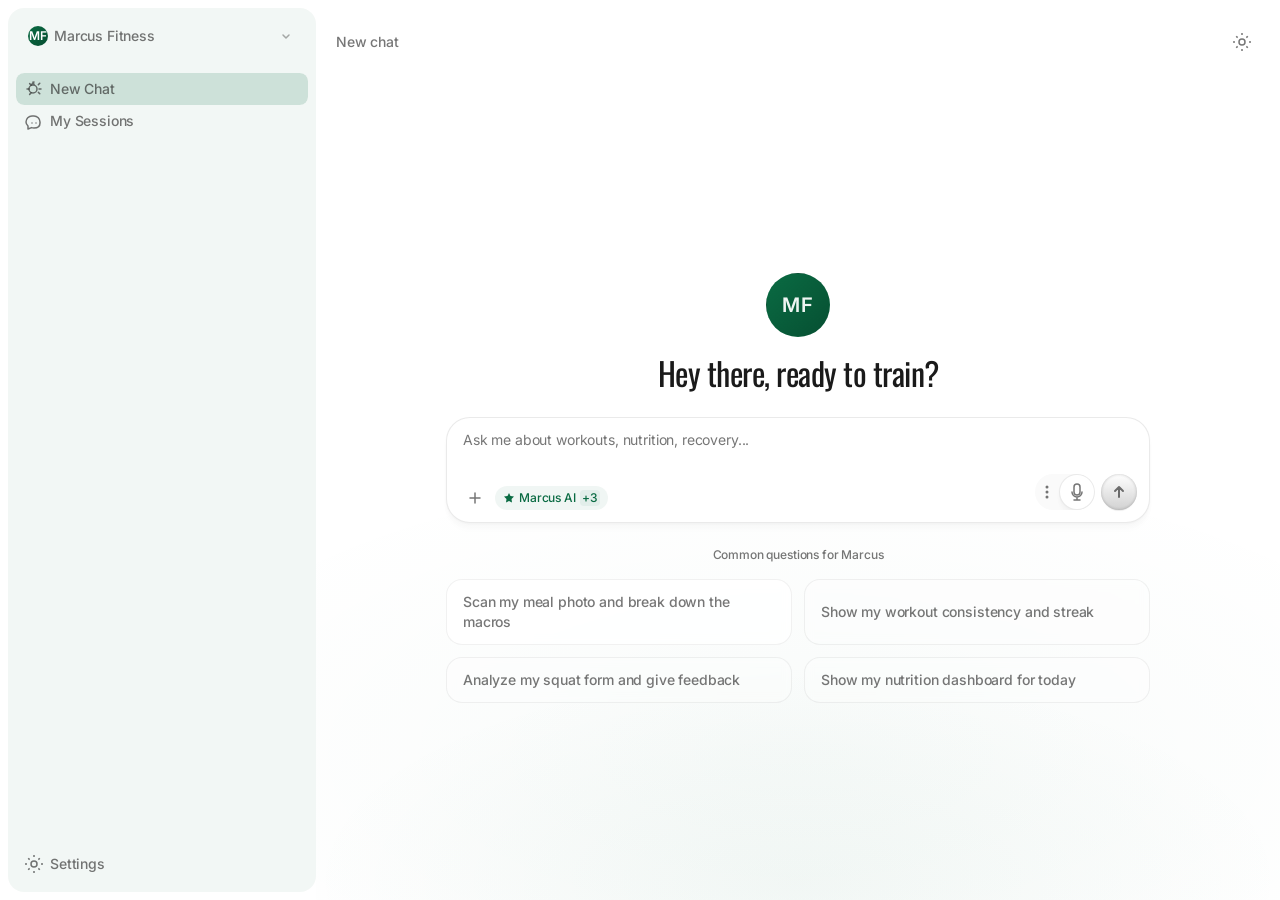
==== commit 0d8e28c8: "Remove all prefers-reduced-motion overrides for demo site Animations are the core product being demo" ====
--- a/index.html
+++ b/index.html
@@ -304,17 +304,6 @@
 
   </div>
 
-  <!-- Animation diagnostic — remove after testing -->
-  <div id="animDiag" style="position:fixed;bottom:20px;right:20px;z-index:9999;background:#ff0040;color:#fff;padding:16px 24px;border-radius:12px;font:bold 14px sans-serif;animation:diagBounce 1s ease-in-out infinite alternate;pointer-events:none;">
-    ANIMATIONS WORKING
-  </div>
-  <style>
-    @keyframes diagBounce { from { transform: translateY(0); opacity: 1; } to { transform: translateY(-20px); opacity: 0.5; } }
-    @media (prefers-reduced-motion: reduce) {
-      #animDiag::after { content: ' — REDUCED MOTION IS ON'; }
-    }
-  </style>
-
   <script src="app.js"></script>
 </body>
 </html>
--- a/design-tokens.css
+++ b/design-tokens.css
@@ -631,18 +631,9 @@
 }
 
 /* ========================================================
-   REDUCED MOTION
+   REDUCED MOTION — disabled for demo site
+   Animations are the core product being showcased.
    ======================================================== */
-@media (prefers-reduced-motion: reduce) {
-  *,
-  *::before,
-  *::after {
-    animation-duration: 0.01ms !important;
-    animation-iteration-count: 1 !important;
-    transition-duration: 0.01ms !important;
-    scroll-behavior: auto !important;
-  }
-}
 
 /* ========================================================
    MOBILE-FIRST BASELINE
--- a/styles.css
+++ b/styles.css
@@ -18031,74 +18031,5 @@
   transform: scale(0.95);
 }
 
-/* ============================================================
-   prefers-reduced-motion: Disable or simplify ALL animations
-   ============================================================ */
-
-@media (prefers-reduced-motion: reduce) {
-  /* Kill all custom entrance animations */
-  .dashboard-content.is-animated .hero-greeting,
-  .dashboard-content.is-animated .chat-input-card,
-  .dashboard-content.is-animated .suggestions,
-  .dashboard-content.is-animated .suggestions-grid .suggestion-card,
-  .message-user.is-animated,
-  .message-ai.is-animated,
-  .message-loading.is-animated,
-  .chat-response-card.is-animated,
-  .chat-response-card.is-animated .chat-response-card__header,
-  .chat-response-card.is-animated .chat-response-card__body,
-  .chat-response-card.is-animated .chat-response-card__footer,
-  .view--dashboard.is-view-enter,
-  .view--chat.is-view-enter,
-  .settings-section,
-  .stat-animate {
-    animation: none !important;
-    opacity: 1 !important;
-    transform: none !important;
-  }
-
-  /* Kill avatar glow pulse */
-  .dashboard-content.is-animated .avatar-glow {
-    animation: none !important;
-  }
-
-  /* Remove hover transforms, keep color transitions */
-  .send-btn:hover,
-  .send-btn:active,
-  .icon-btn:active,
-  .suggestion-card:hover,
-  .suggestion-card:active,
-  .action-chip:active,
-  .agent-chip:active,
-  .demo-dropdown__item:active,
-  .sidebar-item:active,
-  .close-btn:active,
-  .settings-edit-btn:active {
-    transform: none !important;
-  }
-
-  /* Simplify all transitions to instant */
-  *,
-  *::before,
-  *::after {
-    transition-duration: 0.01ms !important;
-    animation-duration: 0.01ms !important;
-    animation-iteration-count: 1 !important;
-  }
-
-  /* Kill existing infinite animations */
-  .loading-dots span,
-  .uni-pulse-ring::before,
-  .avatar-glow {
-    animation: none !important;
-  }
-
-  /* Show progress bars at 100% immediately */
-  .uni-progress__fill,
-  .cal-ai__scan-bar-fill,
-  .fb-ads__sync-bar-fill,
-  .mindset__progress-fill {
-    animation: none !important;
-    width: 100% !important;
-  }
-}
+/* prefers-reduced-motion — disabled for demo site.
+   Animations are the core product being showcased. */
--- a/animations.css
+++ b/animations.css
@@ -137,23 +137,4 @@
   font-weight: 500;
 }
 
-/* --- h) Reduced motion --- */
-@media (prefers-reduced-motion: reduce) {
-  .uni-pulse-ring::before,
-  .uni-fade-out,
-  .uni-fade-in,
-  .uni-stagger > * {
-    animation: none;
-  }
-
-  .uni-progress__fill {
-    animation: none;
-    width: 100%;
-  }
-
-  .uni-fade-in,
-  .uni-stagger > * {
-    opacity: 1;
-    transform: none;
-  }
-}
+/* prefers-reduced-motion — disabled for demo site. */
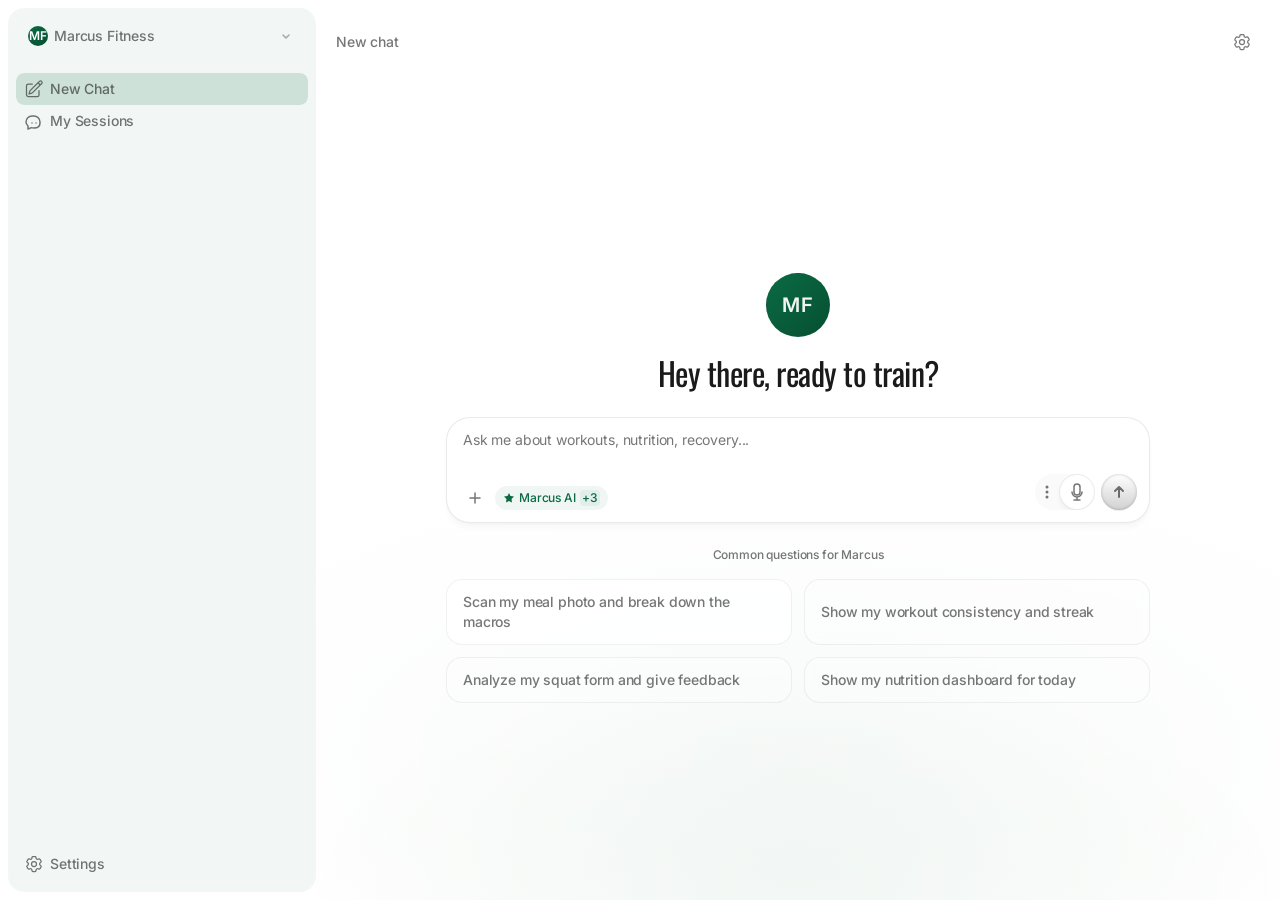
==== commit 7d677282: "Replace custom/broken SVG icons with Heroicons across demos Swap sun/radial patterns for proper penc" ====
--- a/index.html
+++ b/index.html
@@ -40,9 +40,8 @@
         <!-- Nav Items -->
         <nav class="sidebar-nav">
           <a href="#" class="sidebar-item sidebar-item--active" data-view="dashboard">
-            <svg class="icon" viewBox="0 0 20 20" fill="none" stroke="currentColor" stroke-width="1.5">
-              <path d="M10 3l-1 1m0 0l-1 1M9 4l1 1m-1-1V3m4 7a4 4 0 11-8 0 4 4 0 018 0z" stroke-linecap="round" stroke-linejoin="round"/>
-              <path d="M5 10H3m14 0h-2M7.05 6.05L5.636 4.636m8.728 8.728L15.778 14.778M7.05 13.95l-1.414 1.414M14.364 5.636L15.778 4.222" stroke-linecap="round"/>
+            <svg class="icon" viewBox="0 0 24 24" fill="none" stroke="currentColor" stroke-width="1.5">
+              <path d="M16.862 4.487l1.687-1.688a1.875 1.875 0 112.652 2.652L10.582 16.07a4.5 4.5 0 01-1.897 1.13L6 18l.8-2.685a4.5 4.5 0 011.13-1.897l8.932-8.931zm0 0L19.5 7.125M18 14v4.75A2.25 2.25 0 0115.75 21H5.25A2.25 2.25 0 013 18.75V8.25A2.25 2.25 0 015.25 6H10" stroke-linecap="round" stroke-linejoin="round"/>
             </svg>
             <span>New Chat</span>
           </a>
@@ -57,9 +56,9 @@
         <!-- Bottom Settings -->
         <div class="sidebar-footer">
           <a href="#" class="sidebar-item" id="settingsBtn">
-            <svg class="icon" viewBox="0 0 20 20" fill="none" stroke="currentColor" stroke-width="1.5">
-              <path d="M10 13a3 3 0 100-6 3 3 0 000 6z"/>
-              <path d="M10 1v2m0 14v2M4.22 4.22l1.42 1.42m8.72 8.72l1.42 1.42M1 10h2m14 0h2M4.22 15.78l1.42-1.42m8.72-8.72l1.42-1.42"/>
+            <svg class="icon" viewBox="0 0 24 24" fill="none" stroke="currentColor" stroke-width="1.5">
+              <path d="M9.594 3.94c.09-.542.56-.94 1.11-.94h2.593c.55 0 1.02.398 1.11.94l.213 1.281c.063.374.313.686.645.87.074.04.147.083.22.127.325.196.72.257 1.075.124l1.217-.456a1.125 1.125 0 011.37.49l1.296 2.247a1.125 1.125 0 01-.26 1.431l-1.003.827c-.293.241-.438.613-.43.992a7.723 7.723 0 010 .255c-.008.378.137.75.43.991l1.004.827c.424.35.534.955.26 1.43l-1.298 2.248a1.125 1.125 0 01-1.369.491l-1.217-.456c-.355-.133-.75-.072-1.076.124a6.47 6.47 0 01-.22.128c-.331.183-.581.495-.644.869l-.213 1.281c-.09.543-.56.941-1.11.941h-2.594c-.55 0-1.019-.398-1.11-.94l-.213-1.281c-.062-.374-.312-.686-.644-.87a6.52 6.52 0 01-.22-.127c-.325-.196-.72-.257-1.076-.124l-1.217.456a1.125 1.125 0 01-1.369-.49l-1.297-2.247a1.125 1.125 0 01.26-1.431l1.004-.827c.292-.24.437-.613.43-.991a6.932 6.932 0 010-.255c.007-.38-.138-.751-.43-.992l-1.004-.827a1.125 1.125 0 01-.26-1.43l1.297-2.247a1.125 1.125 0 011.37-.491l1.216.456c.356.133.751.072 1.076-.124.072-.044.146-.086.22-.128.332-.183.582-.495.644-.869l.214-1.28z" stroke-linecap="round" stroke-linejoin="round"/>
+              <path d="M15 12a3 3 0 11-6 0 3 3 0 016 0z" stroke-linecap="round" stroke-linejoin="round"/>
             </svg>
             <span>Settings</span>
           </a>
@@ -83,9 +82,9 @@
             <span class="topbar-label">New chat</span>
           </div>
           <button class="icon-btn" id="settingsTopBtn" aria-label="Settings">
-            <svg class="icon" viewBox="0 0 20 20" fill="none" stroke="currentColor" stroke-width="1.5">
-              <path d="M10 13a3 3 0 100-6 3 3 0 000 6z"/>
-              <path d="M10 1v2m0 14v2M4.22 4.22l1.42 1.42m8.72 8.72l1.42 1.42M1 10h2m14 0h2M4.22 15.78l1.42-1.42m8.72-8.72l1.42-1.42"/>
+            <svg class="icon" viewBox="0 0 24 24" fill="none" stroke="currentColor" stroke-width="1.5">
+              <path d="M9.594 3.94c.09-.542.56-.94 1.11-.94h2.593c.55 0 1.02.398 1.11.94l.213 1.281c.063.374.313.686.645.87.074.04.147.083.22.127.325.196.72.257 1.075.124l1.217-.456a1.125 1.125 0 011.37.49l1.296 2.247a1.125 1.125 0 01-.26 1.431l-1.003.827c-.293.241-.438.613-.43.992a7.723 7.723 0 010 .255c-.008.378.137.75.43.991l1.004.827c.424.35.534.955.26 1.43l-1.298 2.248a1.125 1.125 0 01-1.369.491l-1.217-.456c-.355-.133-.75-.072-1.076.124a6.47 6.47 0 01-.22.128c-.331.183-.581.495-.644.869l-.213 1.281c-.09.543-.56.941-1.11.941h-2.594c-.55 0-1.019-.398-1.11-.94l-.213-1.281c-.062-.374-.312-.686-.644-.87a6.52 6.52 0 01-.22-.127c-.325-.196-.72-.257-1.076-.124l-1.217.456a1.125 1.125 0 01-1.369-.49l-1.297-2.247a1.125 1.125 0 01.26-1.431l1.004-.827c.292-.24.437-.613.43-.991a6.932 6.932 0 010-.255c.007-.38-.138-.751-.43-.992l-1.004-.827a1.125 1.125 0 01-.26-1.43l1.297-2.247a1.125 1.125 0 011.37-.491l1.216.456c.356.133.751.072 1.076-.124.072-.044.146-.086.22-.128.332-.183.582-.495.644-.869l.214-1.28z" stroke-linecap="round" stroke-linejoin="round"/>
+              <path d="M15 12a3 3 0 11-6 0 3 3 0 016 0z" stroke-linecap="round" stroke-linejoin="round"/>
             </svg>
           </button>
         </div>
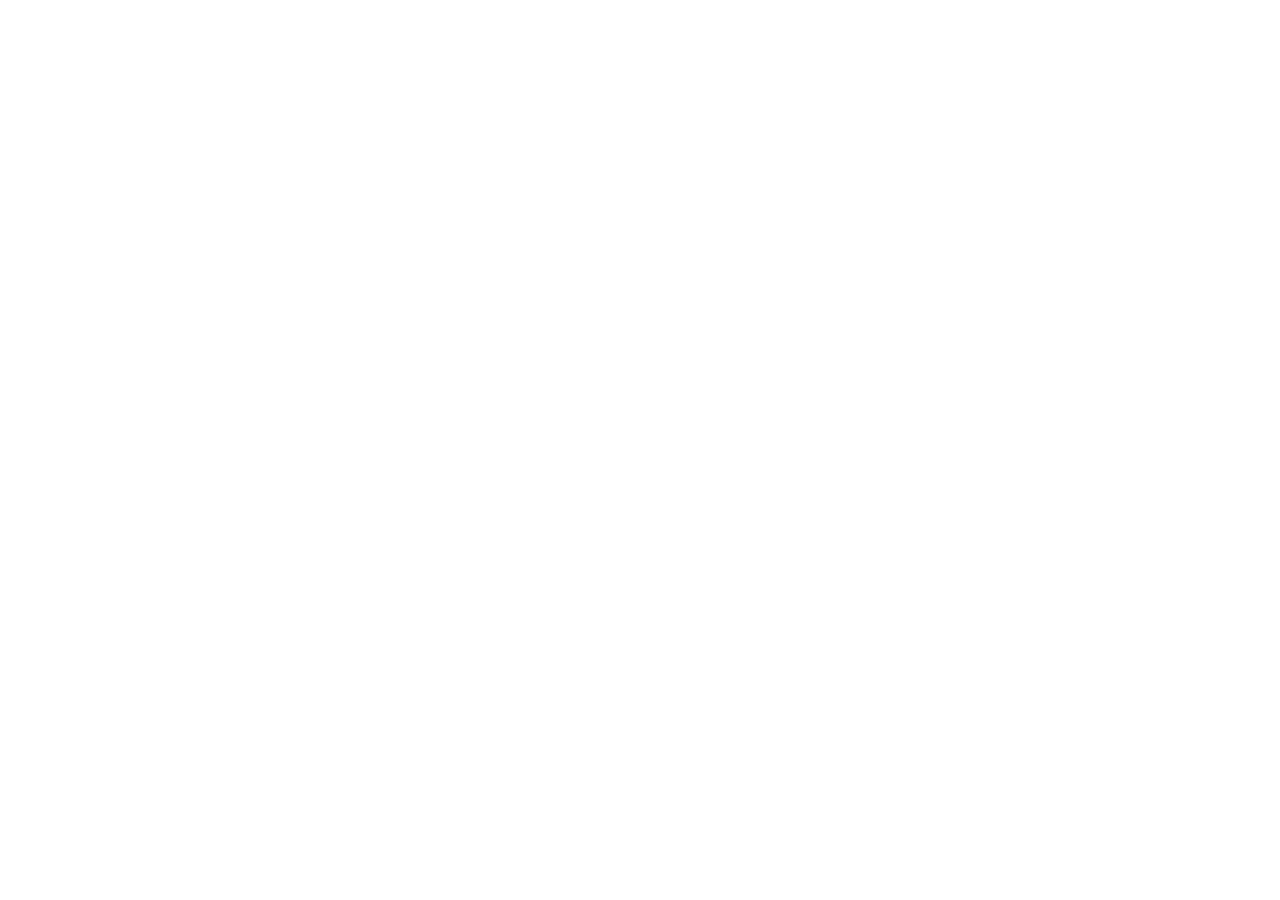
==== commit f1f75bbc: "Add Kodara checkout & paywall demo prototype Vite + React + Tailwind single-page app simulating payw" ====
--- a/index.html
+++ b/index.html
@@ -1,308 +1,15 @@
 <!DOCTYPE html>
 <html lang="en">
-<head>
-  <meta charset="UTF-8">
-  <meta name="viewport" content="width=device-width, initial-scale=1.0">
-  <title>Coach Marcus Fitness AI — Kodara</title>
-  <link rel="preconnect" href="https://fonts.googleapis.com">
-  <link rel="preconnect" href="https://fonts.gstatic.com" crossorigin>
-  <link href="https://fonts.googleapis.com/css2?family=Oswald:wght@400;500;600;700&family=Inter:wght@400;500;600;700&family=Plus+Jakarta+Sans:wght@400;500;600;700&family=Outfit:wght@400;500;600;700&family=Poppins:wght@400;500;600;700&family=Merriweather:wght@400;700&family=DM+Sans:ital,wght@0,400;0,500;0,600;0,700;1,400&family=Atkinson+Hyperlegible:wght@400;700&family=Playfair+Display:wght@400;500;600;700&family=Lato:wght@400;700&family=Sora:wght@400;500;600;700&family=Karla:wght@400;500;600;700&family=Space+Grotesk:wght@400;500;600;700&family=Space+Mono:wght@400;700&family=Cormorant+Garamond:wght@400;500;600;700&family=IBM+Plex+Sans:wght@400;500;600;700&family=Bitter:wght@400;500;600;700&family=Open+Sans:wght@400;500;600;700&family=Fraunces:opsz,wght@9..144,400;9..144,500;9..144,600;9..144,700&family=Commissioner:wght@400;500;600;700&family=Manrope:wght@400;500;600;700&family=Epilogue:wght@400;500;600;700&family=Crimson+Pro:wght@400;500;600;700&family=Public+Sans:wght@400;500;600;700&family=EB+Garamond:wght@400;500;600;700&family=Noto+Sans:wght@400;500;600;700&family=Vollkorn:wght@400;500;600;700&family=Cabin:wght@400;500;600;700&family=Spectral:wght@400;500;600;700&family=Jost:wght@400;500;600;700&family=Work+Sans:wght@400;500;600;700&family=Libre+Franklin:wght@400;500;600;700&family=Nunito:wght@400;500;600;700&family=Crimson+Text:wght@400;600;700&display=swap" rel="stylesheet">
-  <link rel="stylesheet" href="design-tokens.css">
-  <link rel="stylesheet" href="styles.css">
-  <link rel="stylesheet" href="animations.css">
-</head>
-<body>
-  <div class="app-frame" id="app" data-demo="marcus">
-
-    <!-- ===== SIDEBAR ===== -->
-    <aside class="sidebar">
-      <div class="sidebar-inner">
-        <!-- User Info + Demo Switcher -->
-        <div class="sidebar-header">
-          <div class="sidebar-user" id="userProfileBtn">
-            <div class="avatar avatar--sm">
-              <div class="avatar-initials" id="sidebarAvatar">MF</div>
-            </div>
-            <span class="sidebar-username" id="sidebarUsername">Marcus Fitness</span>
-            <svg class="sidebar-user-chevron" viewBox="0 0 12 12" fill="none" stroke="currentColor" stroke-width="1.5">
-              <path d="M3 5l3 3 3-3" stroke-linecap="round" stroke-linejoin="round"/>
-            </svg>
-          </div>
-          <!-- Demo switcher dropdown -->
-          <div class="demo-dropdown hidden" id="demoDropdown">
-            <div class="demo-dropdown__label">Switch coach</div>
-            <div class="demo-dropdown__list" id="demoList">
-              <!-- Items injected by JS -->
-            </div>
-          </div>
-        </div>
-
-        <!-- Nav Items -->
-        <nav class="sidebar-nav">
-          <a href="#" class="sidebar-item sidebar-item--active" data-view="dashboard">
-            <svg class="icon" viewBox="0 0 24 24" fill="none" stroke="currentColor" stroke-width="1.5">
-              <path d="M16.862 4.487l1.687-1.688a1.875 1.875 0 112.652 2.652L10.582 16.07a4.5 4.5 0 01-1.897 1.13L6 18l.8-2.685a4.5 4.5 0 011.13-1.897l8.932-8.931zm0 0L19.5 7.125M18 14v4.75A2.25 2.25 0 0115.75 21H5.25A2.25 2.25 0 013 18.75V8.25A2.25 2.25 0 015.25 6H10" stroke-linecap="round" stroke-linejoin="round"/>
-            </svg>
-            <span>New Chat</span>
-          </a>
-          <a href="#" class="sidebar-item" data-view="chat">
-            <svg class="icon" viewBox="0 0 20 20" fill="none" stroke="currentColor" stroke-width="1.5">
-              <path d="M8 12h.01M12 12h.01M16 12c0 3.314-2.686 5-6 5a8.065 8.065 0 01-2.472-.379L4 18v-3.08C2.78 13.752 2 12.428 2 11c0-3.314 2.686-6 6-6h2c3.314 0 6 2.686 6 6z" stroke-linecap="round" stroke-linejoin="round"/>
-            </svg>
-            <span>My Sessions</span>
-          </a>
-        </nav>
-
-        <!-- Bottom Settings -->
-        <div class="sidebar-footer">
-          <a href="#" class="sidebar-item" id="settingsBtn">
-            <svg class="icon" viewBox="0 0 24 24" fill="none" stroke="currentColor" stroke-width="1.5">
-              <path d="M9.594 3.94c.09-.542.56-.94 1.11-.94h2.593c.55 0 1.02.398 1.11.94l.213 1.281c.063.374.313.686.645.87.074.04.147.083.22.127.325.196.72.257 1.075.124l1.217-.456a1.125 1.125 0 011.37.49l1.296 2.247a1.125 1.125 0 01-.26 1.431l-1.003.827c-.293.241-.438.613-.43.992a7.723 7.723 0 010 .255c-.008.378.137.75.43.991l1.004.827c.424.35.534.955.26 1.43l-1.298 2.248a1.125 1.125 0 01-1.369.491l-1.217-.456c-.355-.133-.75-.072-1.076.124a6.47 6.47 0 01-.22.128c-.331.183-.581.495-.644.869l-.213 1.281c-.09.543-.56.941-1.11.941h-2.594c-.55 0-1.019-.398-1.11-.94l-.213-1.281c-.062-.374-.312-.686-.644-.87a6.52 6.52 0 01-.22-.127c-.325-.196-.72-.257-1.076-.124l-1.217.456a1.125 1.125 0 01-1.369-.49l-1.297-2.247a1.125 1.125 0 01.26-1.431l1.004-.827c.292-.24.437-.613.43-.991a6.932 6.932 0 010-.255c.007-.38-.138-.751-.43-.992l-1.004-.827a1.125 1.125 0 01-.26-1.43l1.297-2.247a1.125 1.125 0 011.37-.491l1.216.456c.356.133.751.072 1.076-.124.072-.044.146-.086.22-.128.332-.183.582-.495.644-.869l.214-1.28z" stroke-linecap="round" stroke-linejoin="round"/>
-              <path d="M15 12a3 3 0 11-6 0 3 3 0 016 0z" stroke-linecap="round" stroke-linejoin="round"/>
-            </svg>
-            <span>Settings</span>
-          </a>
-        </div>
-      </div>
-    </aside>
-    <div class="sidebar-overlay" id="sidebarOverlay"></div>
-
-    <!-- ===== MAIN CONTENT ===== -->
-    <main class="main">
-
-      <!-- Top Bar -->
-      <header class="topbar">
-        <div class="topbar-inner">
-          <button class="hamburger-btn" id="hamburgerBtn" aria-label="Toggle menu">
-            <svg class="icon" viewBox="0 0 20 20" fill="none" stroke="currentColor" stroke-width="1.5">
-              <path d="M3 5h14M3 10h14M3 15h14" stroke-linecap="round"/>
-            </svg>
-          </button>
-          <div class="topbar-left">
-            <span class="topbar-label">New chat</span>
-          </div>
-          <button class="icon-btn" id="settingsTopBtn" aria-label="Settings">
-            <svg class="icon" viewBox="0 0 24 24" fill="none" stroke="currentColor" stroke-width="1.5">
-              <path d="M9.594 3.94c.09-.542.56-.94 1.11-.94h2.593c.55 0 1.02.398 1.11.94l.213 1.281c.063.374.313.686.645.87.074.04.147.083.22.127.325.196.72.257 1.075.124l1.217-.456a1.125 1.125 0 011.37.49l1.296 2.247a1.125 1.125 0 01-.26 1.431l-1.003.827c-.293.241-.438.613-.43.992a7.723 7.723 0 010 .255c-.008.378.137.75.43.991l1.004.827c.424.35.534.955.26 1.43l-1.298 2.248a1.125 1.125 0 01-1.369.491l-1.217-.456c-.355-.133-.75-.072-1.076.124a6.47 6.47 0 01-.22.128c-.331.183-.581.495-.644.869l-.213 1.281c-.09.543-.56.941-1.11.941h-2.594c-.55 0-1.019-.398-1.11-.94l-.213-1.281c-.062-.374-.312-.686-.644-.87a6.52 6.52 0 01-.22-.127c-.325-.196-.72-.257-1.076-.124l-1.217.456a1.125 1.125 0 01-1.369-.49l-1.297-2.247a1.125 1.125 0 01.26-1.431l1.004-.827c.292-.24.437-.613.43-.991a6.932 6.932 0 010-.255c.007-.38-.138-.751-.43-.992l-1.004-.827a1.125 1.125 0 01-.26-1.43l1.297-2.247a1.125 1.125 0 011.37-.491l1.216.456c.356.133.751.072 1.076-.124.072-.044.146-.086.22-.128.332-.183.582-.495.644-.869l.214-1.28z" stroke-linecap="round" stroke-linejoin="round"/>
-              <path d="M15 12a3 3 0 11-6 0 3 3 0 016 0z" stroke-linecap="round" stroke-linejoin="round"/>
-            </svg>
-          </button>
-        </div>
-      </header>
-
-      <!-- Background shapes -->
-      <div class="bg-shapes">
-        <div class="bg-ellipse bg-ellipse--1"></div>
-        <div class="bg-ellipse bg-ellipse--2"></div>
-      </div>
-
-      <!-- ===== VIEW: DASHBOARD (empty state) ===== -->
-      <section class="view view--dashboard" id="viewDashboard">
-        <div class="dashboard-content">
-          <!-- Hero Greeting -->
-          <div class="hero-greeting">
-            <div class="avatar avatar--lg">
-              <div class="avatar-glow"></div>
-              <div class="avatar-initials avatar-initials--lg">MF</div>
-            </div>
-            <h1 class="hero-heading">Hey there, ready to train?</h1>
-          </div>
-
-          <!-- Chat Input -->
-          <div class="chat-input-card">
-            <div class="chat-input-area">
-              <textarea class="chat-textarea" id="chatInput" placeholder="Ask me about workouts, nutrition, recovery..." rows="1"></textarea>
-            </div>
-            <div class="chat-input-toolbar">
-              <div class="toolbar-left">
-                <button class="icon-btn icon-btn--subtle" aria-label="Attach file">
-                  <svg class="icon" viewBox="0 0 20 20" fill="none" stroke="currentColor" stroke-width="1.5">
-                    <path d="M10 5v10M5 10h10" stroke-linecap="round"/>
-                  </svg>
-                </button>
-                <div class="agent-chip">
-                  <svg class="agent-chip-icon" viewBox="0 0 12 12" fill="none">
-                    <path d="M6 1l1.5 3 3.5.5-2.5 2.5.5 3.5L6 9l-3 1.5.5-3.5L1 4.5 4.5 4 6 1z" fill="currentColor"/>
-                  </svg>
-                  <span>Marcus AI</span>
-                  <span class="agent-chip-badge">+3</span>
-                </div>
-              </div>
-              <div class="toolbar-right">
-                <div class="btn-group">
-                  <button class="icon-btn icon-btn--subtle" aria-label="More options">
-                    <svg class="icon" viewBox="0 0 20 20" fill="currentColor">
-                      <circle cx="10" cy="5" r="1.5"/><circle cx="10" cy="10" r="1.5"/><circle cx="10" cy="15" r="1.5"/>
-                    </svg>
-                  </button>
-                  <button class="icon-btn icon-btn--mic" aria-label="Voice input">
-                    <svg class="icon" viewBox="0 0 20 20" fill="none" stroke="currentColor" stroke-width="1.5">
-                      <path d="M10 2a3 3 0 00-3 3v5a3 3 0 006 0V5a3 3 0 00-3-3z"/>
-                      <path d="M5 10a5 5 0 0010 0M10 15v3m-3 0h6" stroke-linecap="round"/>
-                    </svg>
-                  </button>
-                </div>
-                <button class="send-btn" id="sendBtn" aria-label="Send message">
-                  <svg class="icon" viewBox="0 0 20 20" fill="none" stroke="currentColor" stroke-width="2">
-                    <path d="M10 15V5m0 0l-4 4m4-4l4 4" stroke-linecap="round" stroke-linejoin="round"/>
-                  </svg>
-                  <div class="send-btn-inset"></div>
-                </button>
-              </div>
-            </div>
-          </div>
-
-          <!-- Suggestion Cards -->
-          <div class="suggestions">
-            <p class="suggestions-label">Common questions for Marcus</p>
-            <div class="suggestions-grid">
-              <button class="suggestion-card suggestion-card--highlighted" data-prompt="Scan this food photo and tell me the macros">
-                Scan my meal photo and break down the macros
-              </button>
-              <button class="suggestion-card" data-prompt="Show my workouts and streak this month">
-                Show my workout consistency and streak
-              </button>
-              <button class="suggestion-card" data-prompt="Can you do a form check on my squat?">
-                Analyze my squat form and give feedback
-              </button>
-              <button class="suggestion-card" data-prompt="Show my macros and calories today">
-                Show my nutrition dashboard for today
-              </button>
-            </div>
-          </div>
-        </div>
-      </section>
-
-      <!-- ===== VIEW: CHAT CONVERSATION ===== -->
-      <section class="view view--chat hidden" id="viewChat">
-        <div class="chat-messages" id="chatMessages">
-          <!-- Messages will be injected here -->
-        </div>
-
-        <!-- Chat Input (bottom) -->
-        <div class="chat-input-bottom">
-          <div class="chat-input-card">
-            <div class="chat-input-area">
-              <textarea class="chat-textarea" id="chatInputBottom" placeholder="Ask me about workouts, nutrition, recovery..." rows="1"></textarea>
-            </div>
-            <div class="chat-input-toolbar">
-              <div class="toolbar-left">
-                <button class="icon-btn icon-btn--subtle" aria-label="Attach file">
-                  <svg class="icon" viewBox="0 0 20 20" fill="none" stroke="currentColor" stroke-width="1.5">
-                    <path d="M10 5v10M5 10h10" stroke-linecap="round"/>
-                  </svg>
-                </button>
-                <div class="agent-chip">
-                  <svg class="agent-chip-icon" viewBox="0 0 12 12" fill="none">
-                    <path d="M6 1l1.5 3 3.5.5-2.5 2.5.5 3.5L6 9l-3 1.5.5-3.5L1 4.5 4.5 4 6 1z" fill="currentColor"/>
-                  </svg>
-                  <span>Marcus AI</span>
-                  <span class="agent-chip-badge">+3</span>
-                </div>
-              </div>
-              <div class="toolbar-right">
-                <div class="btn-group">
-                  <button class="icon-btn icon-btn--subtle" aria-label="More options">
-                    <svg class="icon" viewBox="0 0 20 20" fill="currentColor">
-                      <circle cx="10" cy="5" r="1.5"/><circle cx="10" cy="10" r="1.5"/><circle cx="10" cy="15" r="1.5"/>
-                    </svg>
-                  </button>
-                  <button class="icon-btn icon-btn--mic" aria-label="Voice input">
-                    <svg class="icon" viewBox="0 0 20 20" fill="none" stroke="currentColor" stroke-width="1.5">
-                      <path d="M10 2a3 3 0 00-3 3v5a3 3 0 006 0V5a3 3 0 00-3-3z"/>
-                      <path d="M5 10a5 5 0 0010 0M10 15v3m-3 0h6" stroke-linecap="round"/>
-                    </svg>
-                  </button>
-                </div>
-                <button class="send-btn" aria-label="Send message">
-                  <svg class="icon" viewBox="0 0 20 20" fill="none" stroke="currentColor" stroke-width="2">
-                    <path d="M10 15V5m0 0l-4 4m4-4l4 4" stroke-linecap="round" stroke-linejoin="round"/>
-                  </svg>
-                  <div class="send-btn-inset"></div>
-                </button>
-              </div>
-            </div>
-          </div>
-        </div>
-      </section>
-
-    </main>
-
-    <!-- ===== SETTINGS MODAL ===== -->
-    <div class="modal-overlay hidden" id="settingsModal">
-      <div class="modal-backdrop"></div>
-      <div class="settings-dialog">
-        <div class="settings-header">
-          <h2 class="settings-title">Settings</h2>
-          <button class="close-btn" id="closeSettings" aria-label="Close">
-            <svg class="icon" viewBox="0 0 20 20" fill="none" stroke="currentColor" stroke-width="1.8">
-              <path d="M6 6l8 8M14 6l-8 8" stroke-linecap="round"/>
-            </svg>
-          </button>
-        </div>
-
-        <!-- Account Section -->
-        <div class="settings-section">
-          <div class="settings-section-header">
-            <span class="settings-section-label">Account</span>
-            <button class="settings-edit-btn">Edit</button>
-          </div>
-          <div class="settings-info-card">
-            <div class="settings-row settings-row--bordered">
-              <div class="settings-row-left">
-                <svg class="icon" viewBox="0 0 20 20" fill="none" stroke="currentColor" stroke-width="1.5">
-                  <circle cx="10" cy="7" r="3"/><path d="M3 18c0-3.314 3.134-6 7-6s7 2.686 7 6"/>
-                </svg>
-                <span>Name</span>
-              </div>
-              <span class="settings-row-value">Jamie Rodriguez</span>
-            </div>
-            <div class="settings-row settings-row--bordered">
-              <div class="settings-row-left">
-                <svg class="icon" viewBox="0 0 20 20" fill="none" stroke="currentColor" stroke-width="1.5">
-                  <rect x="2" y="4" width="16" height="12" rx="2"/><path d="M2 6l8 5 8-5"/>
-                </svg>
-                <span>Email</span>
-              </div>
-              <span class="settings-row-value">jamie@email.com</span>
-            </div>
-            <div class="settings-row">
-              <div class="settings-row-left">
-                <svg class="icon" viewBox="0 0 20 20" fill="none" stroke="currentColor" stroke-width="1.5">
-                  <path d="M3 5a2 2 0 012-2h2.28a1 1 0 01.948.684l.74 2.22a1 1 0 01-.45 1.13l-.85.56a10 10 0 004.77 4.77l.56-.85a1 1 0 011.13-.45l2.22.74a1 1 0 01.684.949V15a2 2 0 01-2 2h-1C7.61 17 3 12.39 3 6.5V5z"/>
-                </svg>
-                <span>Phone</span>
-              </div>
-              <span class="settings-row-value">+1 415 555 0142</span>
-            </div>
-          </div>
-        </div>
-
-        <!-- Password Section -->
-        <div class="settings-section">
-          <div class="settings-section-header">
-            <span class="settings-section-label">Security</span>
-            <button class="settings-edit-btn">Edit</button>
-          </div>
-          <div class="settings-info-card">
-            <div class="settings-row">
-              <div class="settings-row-left">
-                <svg class="icon" viewBox="0 0 20 20" fill="none" stroke="currentColor" stroke-width="1.5">
-                  <rect x="5" y="9" width="10" height="8" rx="2"/><path d="M7 9V6a3 3 0 016 0v3"/>
-                </svg>
-                <span>Password</span>
-              </div>
-              <span class="settings-row-value password-dots">••••••••••</span>
-            </div>
-          </div>
-        </div>
-
-        <button class="btn btn--primary btn--full">Save changes</button>
-      </div>
-    </div>
-
-  </div>
-
-  <script src="app.js"></script>
-</body>
+  <head>
+    <meta charset="UTF-8" />
+    <meta name="viewport" content="width=device-width, initial-scale=1.0" />
+    <title>Bulletproof COO — Kodara Demo</title>
+    <link rel="preconnect" href="https://fonts.googleapis.com" />
+    <link rel="preconnect" href="https://fonts.gstatic.com" crossorigin />
+    <link href="https://fonts.googleapis.com/css2?family=Instrument+Sans:wght@400;500;600&display=swap" rel="stylesheet" />
+  </head>
+  <body>
+    <div id="root"></div>
+    <script type="module" src="/src/main.jsx"></script>
+  </body>
 </html>
